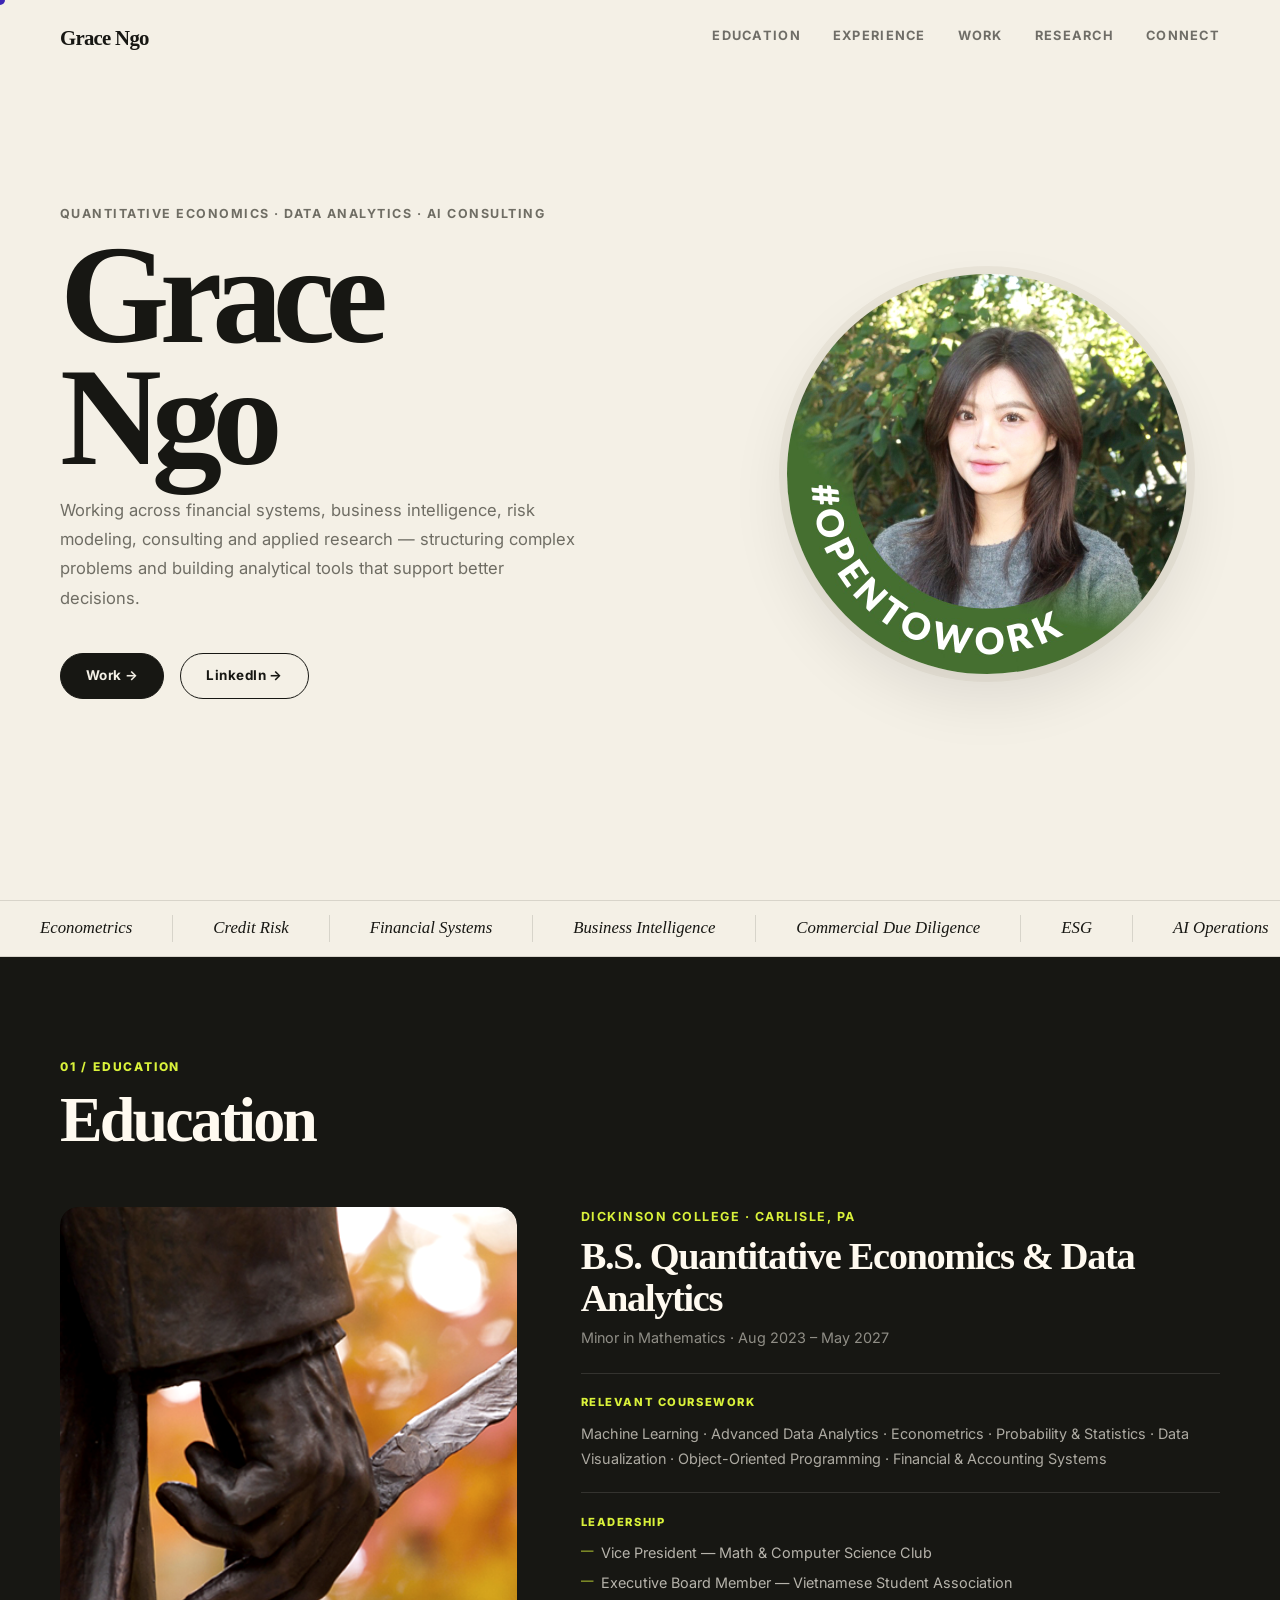
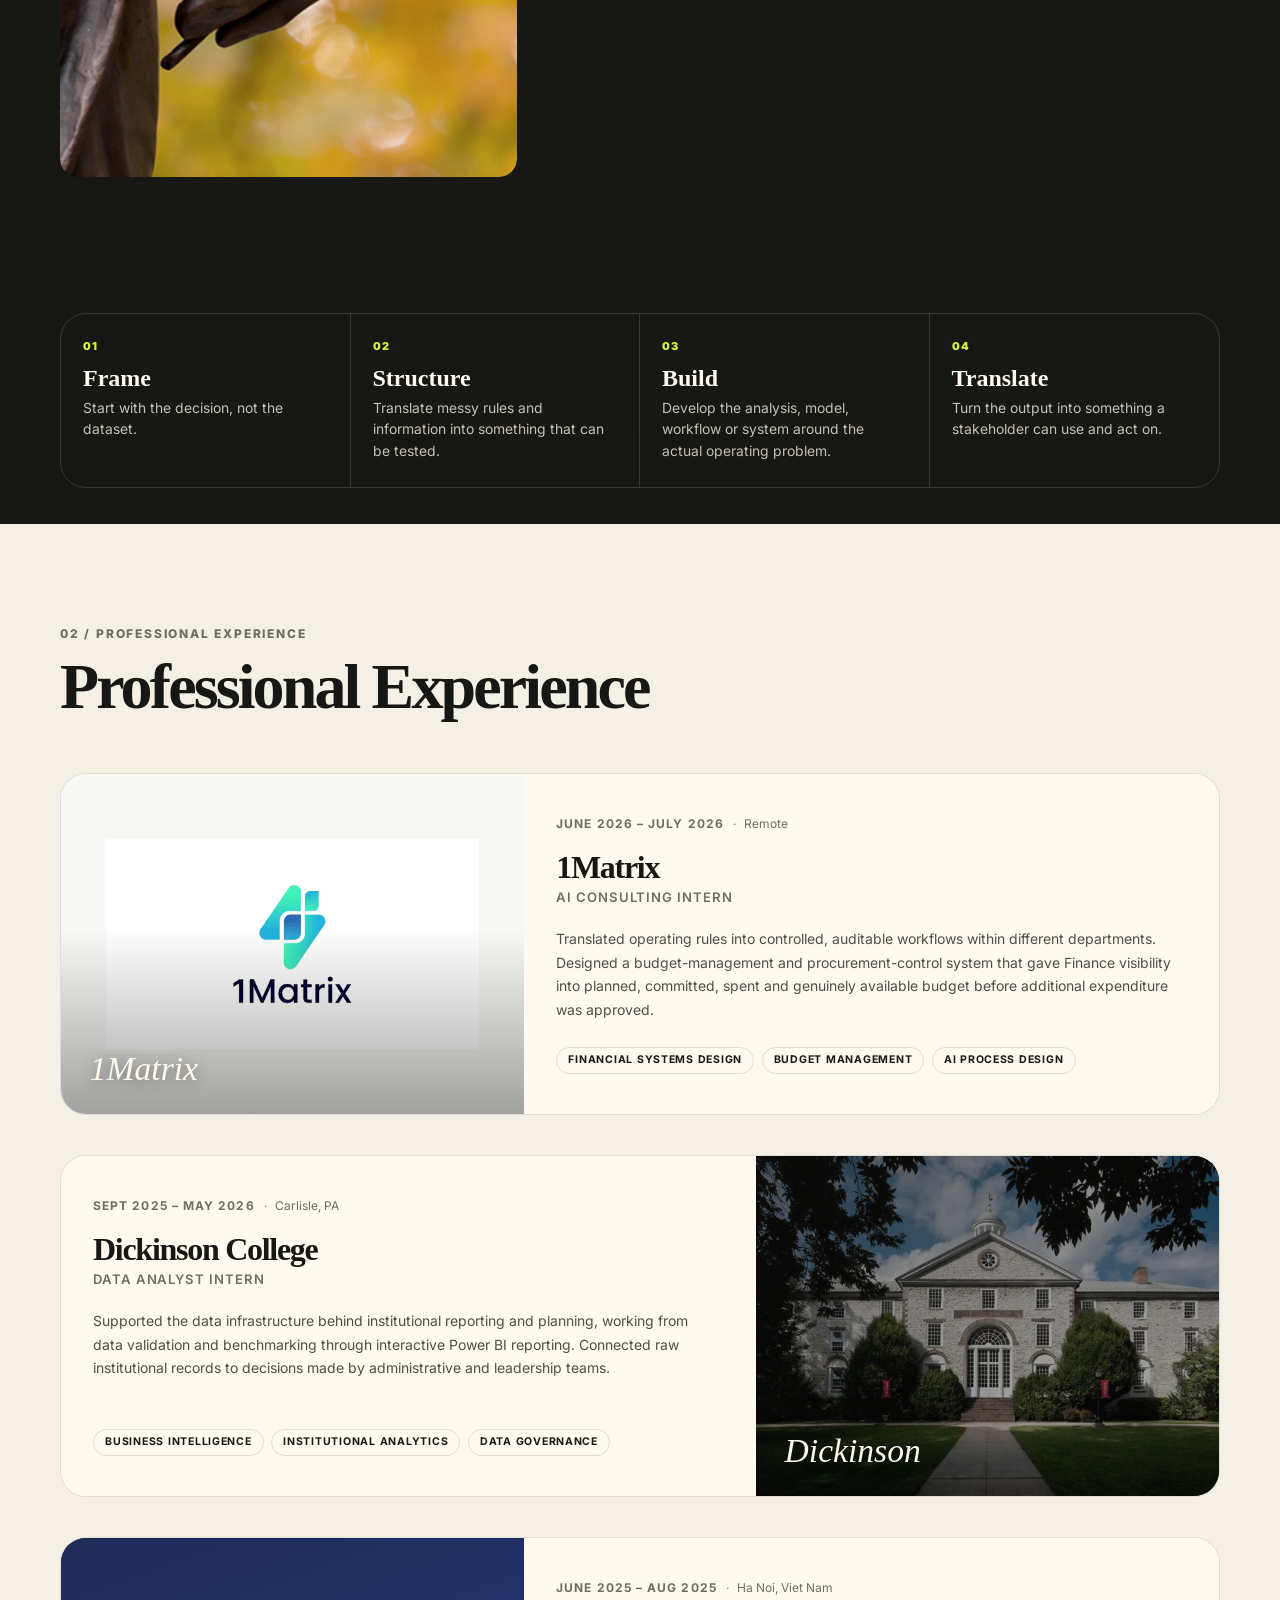
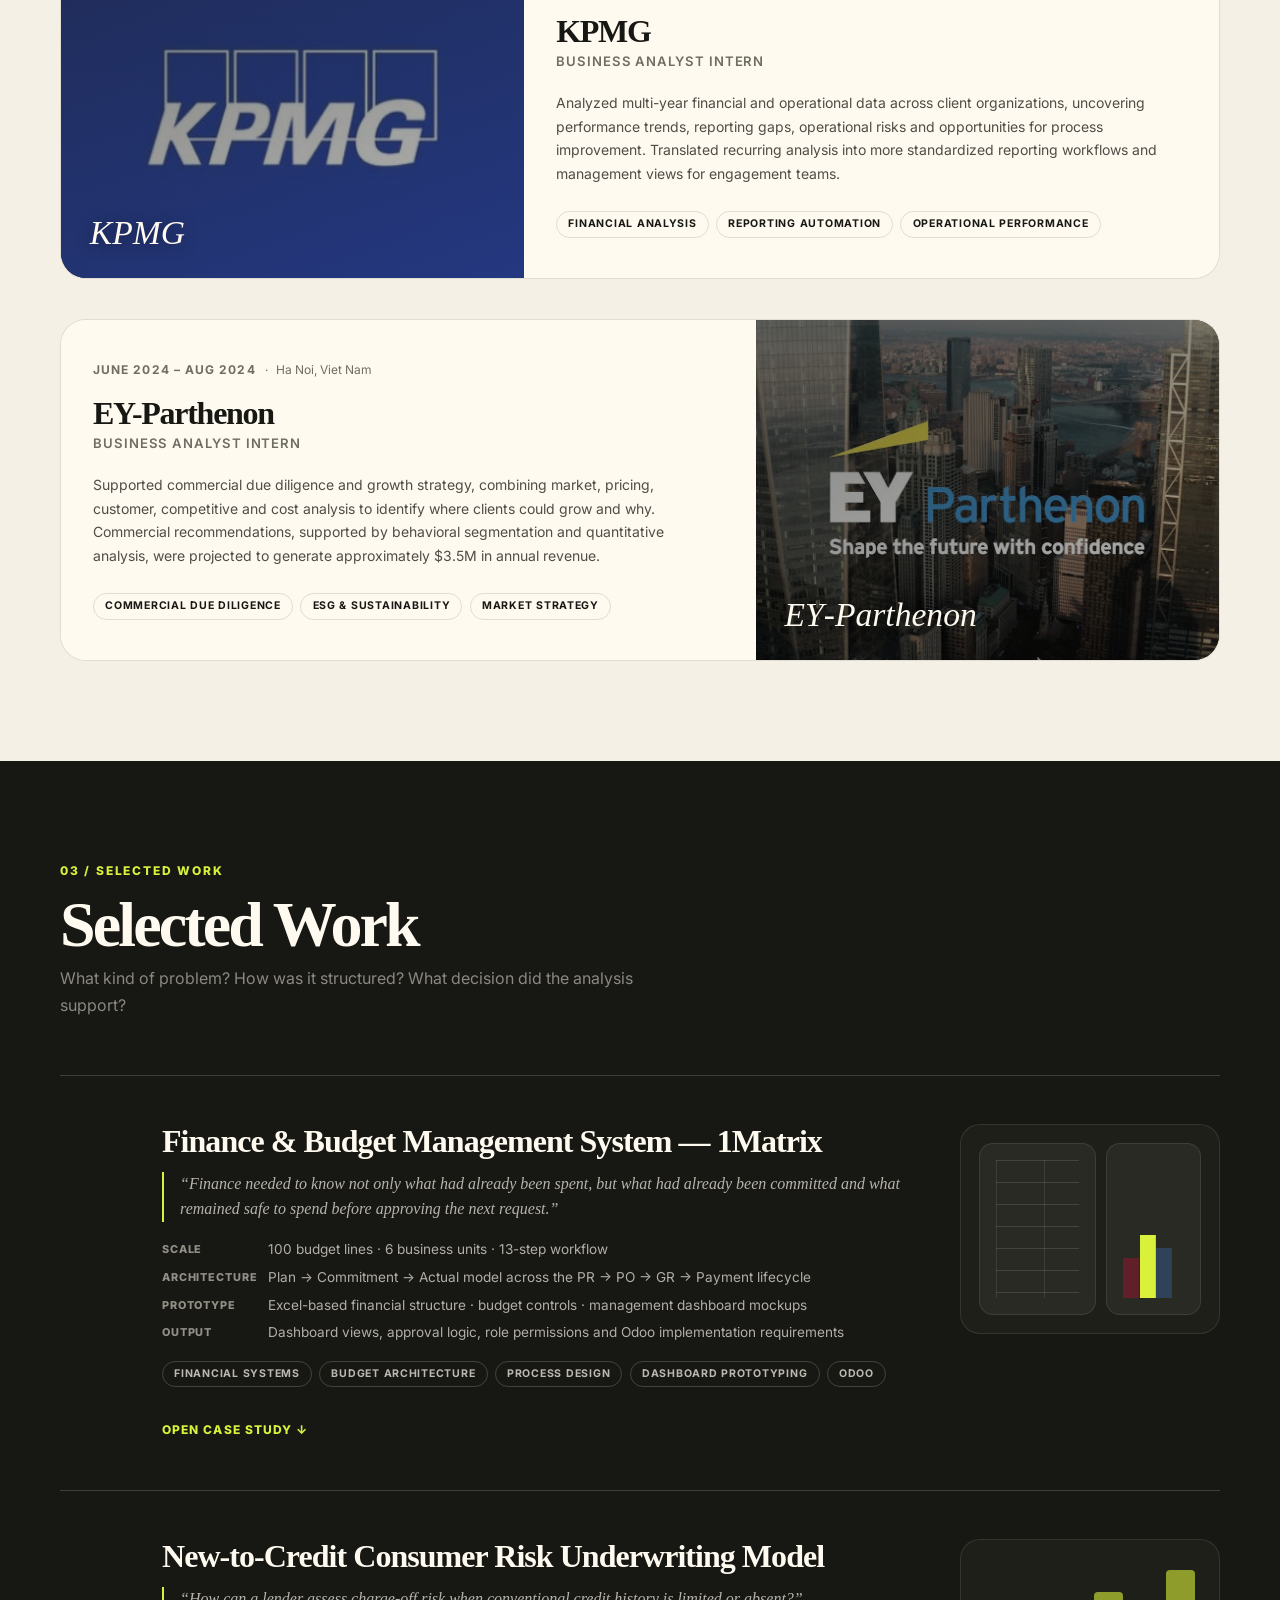
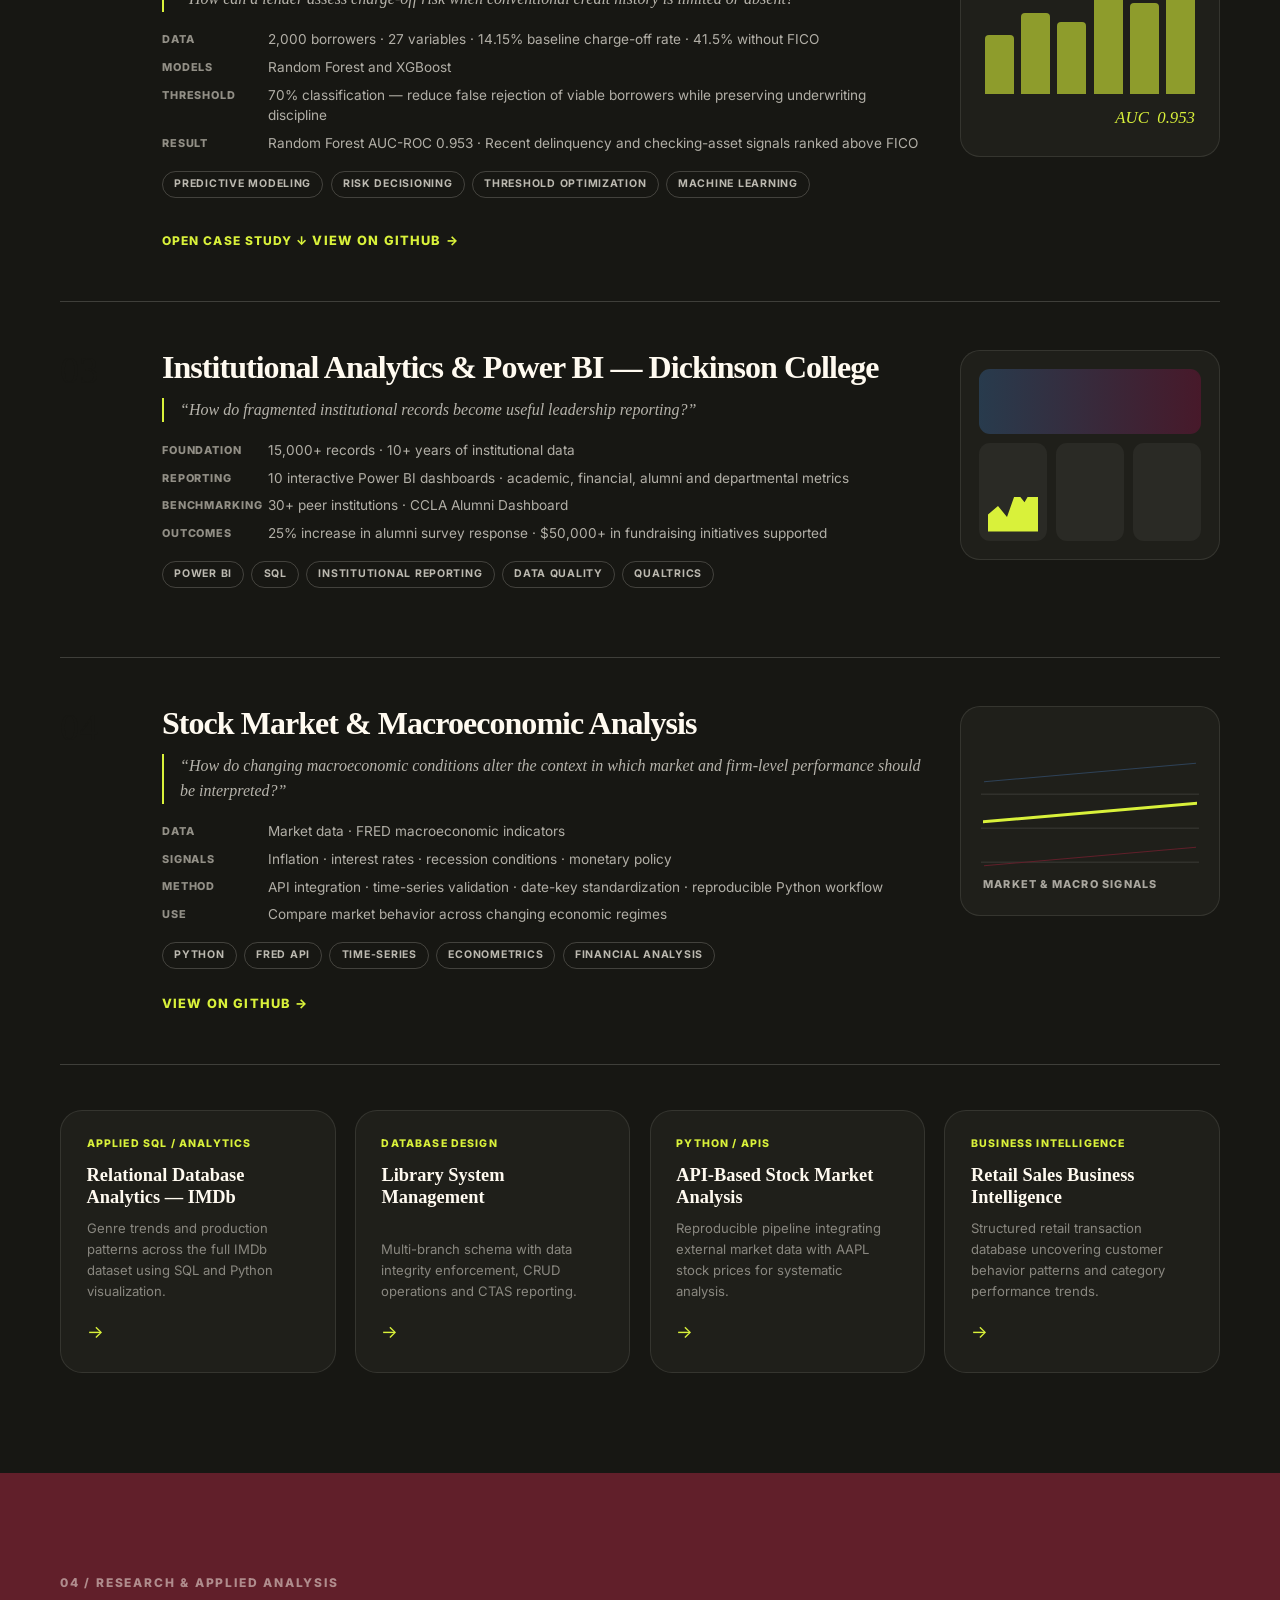
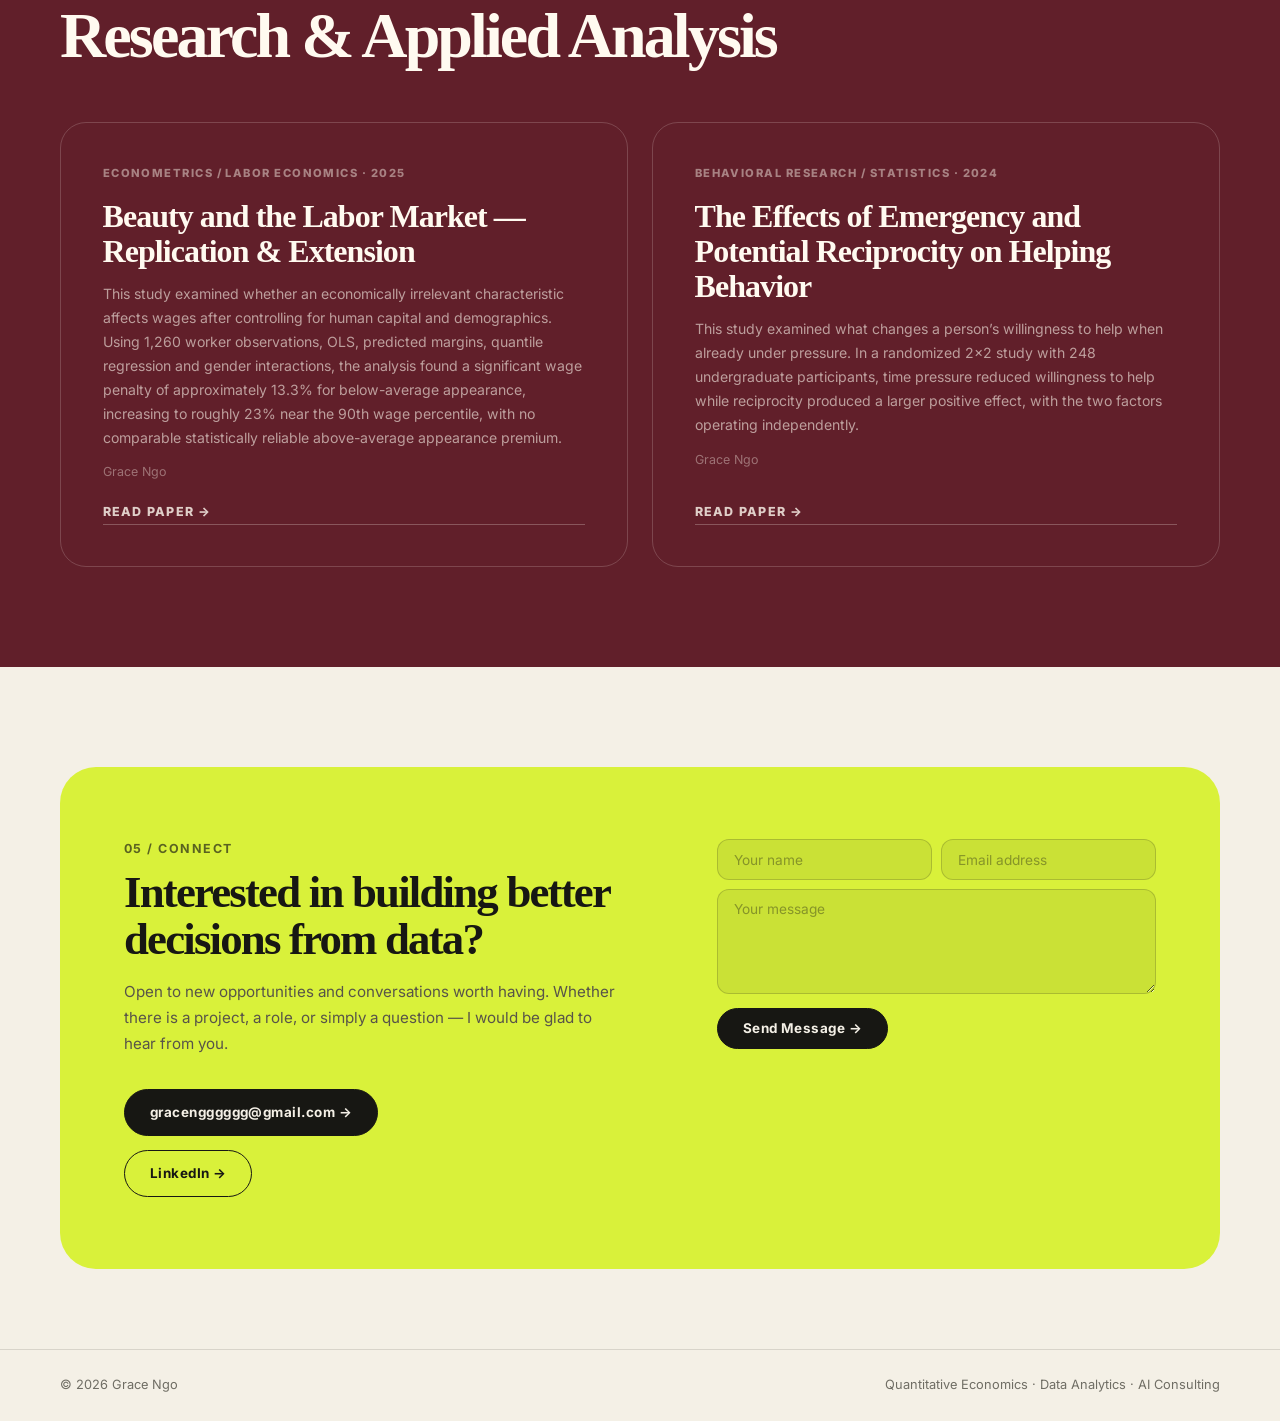
==== index.html @ 8cb5c148 "Professional overhaul: simplified hero, fixed 1Matrix logo, contact form, cleaner copy - Hero: remov" ====
<!doctype html>
<html lang="en">
<head>
  <meta charset="UTF-8" />
  <meta name="viewport" content="width=device-width, initial-scale=1.0" />
  <title>Grace Ngo | Quantitative Economics &amp; Data Analytics</title>
  <meta name="description" content="Grace Ngo — working across financial systems, business intelligence, risk modeling, consulting and applied research." />
  <link rel="canonical" href="https://gracengg.github.io/portfolio-preview/" />
  <link rel="icon" type="image/svg+xml" href="favicon.svg" />
  <meta property="og:type" content="website" />
  <meta property="og:title" content="Grace Ngo | Data Analytics &amp; AI Consulting" />
  <meta property="og:description" content="Financial systems, business intelligence, risk modeling and AI consulting." />
  <meta property="og:url" content="https://gracengg.github.io/portfolio-preview/" />
  <meta property="og:image" content="https://gracengg.github.io/portfolio-preview/images/og-preview.jpg" />
  <link rel="stylesheet" href="css/style.css" />
  <link rel="preconnect" href="https://fonts.googleapis.com" />
  <link rel="preconnect" href="https://fonts.gstatic.com" crossorigin />
  <link href="https://fonts.googleapis.com/css2?family=Inter:wght@300;400;500;600;700;800;900&family=Georgia&display=swap" rel="stylesheet" />
</head>
<body>

  <div class="cursor-dot" id="cursor-dot" aria-hidden="true"></div>

  <!-- NAV -->
  <nav class="navbar" id="navbar">
    <div class="nav-inner">
      <a class="nav-brand" href="#home">Grace Ngo</a>
      <div class="nav-menu" id="nav-menu">
        <a href="#education" class="nav-link">Education</a>
        <a href="#experience" class="nav-link">Experience</a>
        <a href="#projects" class="nav-link">Work</a>
        <a href="#research" class="nav-link">Research</a>
        <a href="#contact" class="nav-link">Connect</a>
      </div>
      <button class="nav-toggle" id="nav-toggle" aria-label="Toggle navigation">
        <span class="bar"></span>
        <span class="bar"></span>
        <span class="bar"></span>
      </button>
    </div>
  </nav>

  <!-- HERO -->
  <section id="home" class="hero">
    <div class="hero-inner">
      <div class="hero-left reveal">
        <p class="eyebrow">Quantitative Economics &middot; Data Analytics &middot; AI Consulting</p>
        <h1 class="hero-name">Grace<br>Ngo</h1>
        <p class="hero-desc">Working across financial systems, business intelligence, risk modeling, consulting and applied research &mdash; structuring complex problems and building analytical tools that support better decisions.</p>
        <div class="hero-cta">
          <a href="#projects" class="btn btn-dark">Work &rarr;</a>
          <a href="https://www.linkedin.com/in/gracee-ngo/" class="btn btn-outline" target="_blank" rel="noopener">LinkedIn &rarr;</a>
        </div>
      </div>
      <div class="hero-right reveal" style="transition-delay:.18s">
        <div class="profile-ring">
          <img src="images/Profile.jpeg" alt="Grace Ngo" onerror="this.src='images/placeholder.svg'" />
        </div>
      </div>
    </div>
  </section>

  <!-- TICKER -->
  <div class="ticker" aria-hidden="true">
    <div class="ticker-track">
      <span>Econometrics</span><span>Credit Risk</span><span>Financial Systems</span><span>Business Intelligence</span><span>Commercial Due Diligence</span><span>ESG</span><span>AI Operations</span><span>Quantitative Research</span><span>Labor Economics</span><span>Risk Modeling</span>
      <span>Econometrics</span><span>Credit Risk</span><span>Financial Systems</span><span>Business Intelligence</span><span>Commercial Due Diligence</span><span>ESG</span><span>AI Operations</span><span>Quantitative Research</span><span>Labor Economics</span><span>Risk Modeling</span>
    </div>
  </div>

  <!-- EDUCATION -->
  <section id="education" class="section section-dark">
    <div class="wrap">
      <div class="section-head">
        <span class="section-label acid">01 / Education</span>
        <h2 class="section-title light">Education</h2>
      </div>
      <div class="edu-grid">
        <div class="edu-img-col reveal">
          <img src="images/Dickinson.jpg" alt="Dickinson College campus" class="edu-img" onerror="this.src='images/placeholder.svg'" />
        </div>
        <div class="edu-content reveal" style="transition-delay:.15s">
          <p class="eyebrow acid-text">Dickinson College &middot; Carlisle, PA</p>
          <h3 class="edu-name">B.S. Quantitative Economics &amp; Data Analytics</h3>
          <p class="edu-minor">Minor in Mathematics &middot; Aug 2023 &ndash; May 2027</p>

          <div class="edu-box">
            <p class="box-label">Relevant Coursework</p>
            <p class="box-text">
              Machine Learning &middot; Advanced Data Analytics &middot; Econometrics &middot;
              Probability &amp; Statistics &middot; Data Visualization &middot;
              Object-Oriented Programming &middot; Financial &amp; Accounting Systems
            </p>
          </div>

          <div class="edu-box">
            <p class="box-label">Leadership</p>
            <ul class="leadership-list">
              <li>Vice President &mdash; Math &amp; Computer Science Club</li>
              <li>Executive Board Member &mdash; Vietnamese Student Association</li>
            </ul>
          </div>
        </div>
      </div>
    </div>
  </section>

  <!-- HOW I WORK -->
  <div class="story-strip">
    <div class="wrap story-grid reveal">
      <div class="story-step">
        <small>01</small>
        <h3>Frame</h3>
        <p>Start with the decision, not the dataset.</p>
      </div>
      <div class="story-step">
        <small>02</small>
        <h3>Structure</h3>
        <p>Translate messy rules and information into something that can be tested.</p>
      </div>
      <div class="story-step">
        <small>03</small>
        <h3>Build</h3>
        <p>Develop the analysis, model, workflow or system around the actual operating problem.</p>
      </div>
      <div class="story-step">
        <small>04</small>
        <h3>Translate</h3>
        <p>Turn the output into something a stakeholder can use and act on.</p>
      </div>
    </div>
  </div>

  <!-- EXPERIENCE -->
  <section id="experience" class="section section-light">
    <div class="wrap">
      <div class="section-head">
        <span class="section-label muted">02 / Professional Experience</span>
        <h2 class="section-title dark">Professional Experience</h2>
      </div>
      <div class="exp-list">

        <!-- 1Matrix -->
        <article class="exp-item reveal">
          <div class="exp-img-panel logo-panel" aria-label="1Matrix">
            <img src="images/1matrix.png" alt="1Matrix" />
            <div class="exp-img-overlay">
              <span class="exp-co-name">1Matrix</span>
            </div>
          </div>
          <div class="exp-content">
            <div class="exp-meta">
              <span class="exp-date">June 2026 &ndash; July 2026</span>
              <span class="exp-loc">Remote</span>
            </div>
            <h3 class="exp-company">1Matrix</h3>
            <h4 class="exp-role">AI Consulting Intern</h4>
            <p class="exp-para">Translated operating rules into controlled, auditable workflows within different departments. Designed a budget-management and procurement-control system that gave Finance visibility into planned, committed, spent and genuinely available budget before additional expenditure was approved.</p>
            <div class="exp-tags">
              <span class="etag">Financial Systems Design</span>
              <span class="etag">Budget Management</span>
              <span class="etag">AI Process Design</span>
            </div>
          </div>
        </article>

        <!-- Dickinson College -->
        <article class="exp-item reveal">
          <div class="exp-img-panel">
            <img src="images/east-college.jpg" alt="East College, Dickinson College" onerror="this.src='images/placeholder.svg'" />
            <div class="exp-img-overlay">
              <span class="exp-co-name">Dickinson</span>
            </div>
          </div>
          <div class="exp-content">
            <div class="exp-meta">
              <span class="exp-date">Sept 2025 &ndash; May 2026</span>
              <span class="exp-loc">Carlisle, PA</span>
            </div>
            <h3 class="exp-company">Dickinson College</h3>
            <h4 class="exp-role">Data Analyst Intern</h4>
            <p class="exp-para">Supported the data infrastructure behind institutional reporting and planning, working from data validation and benchmarking through interactive Power BI reporting. Connected raw institutional records to decisions made by administrative and leadership teams.</p>
            <div class="exp-tags">
              <span class="etag">Business Intelligence</span>
              <span class="etag">Institutional Analytics</span>
              <span class="etag">Data Governance</span>
            </div>
          </div>
        </article>

        <!-- KPMG -->
        <article class="exp-item reveal">
          <div class="exp-img-panel">
            <img src="images/KPMG.jpeg" alt="KPMG" onerror="this.src='images/placeholder.svg'" />
            <div class="exp-img-overlay">
              <span class="exp-co-name">KPMG</span>
            </div>
          </div>
          <div class="exp-content">
            <div class="exp-meta">
              <span class="exp-date">June 2025 &ndash; Aug 2025</span>
              <span class="exp-loc">Ha Noi, Viet Nam</span>
            </div>
            <h3 class="exp-company">KPMG</h3>
            <h4 class="exp-role">Business Analyst Intern</h4>
            <p class="exp-para">Analyzed multi-year financial and operational data across client organizations, uncovering performance trends, reporting gaps, operational risks and opportunities for process improvement. Translated recurring analysis into more standardized reporting workflows and management views for engagement teams.</p>
            <div class="exp-tags">
              <span class="etag">Financial Analysis</span>
              <span class="etag">Reporting Automation</span>
              <span class="etag">Operational Performance</span>
            </div>
          </div>
        </article>

        <!-- EY-Parthenon -->
        <article class="exp-item reveal">
          <div class="exp-img-panel">
            <img src="images/EY-Parthenon.png" alt="EY-Parthenon" onerror="this.src='images/placeholder.svg'" />
            <div class="exp-img-overlay">
              <span class="exp-co-name">EY&#8209;Parthenon</span>
            </div>
          </div>
          <div class="exp-content">
            <div class="exp-meta">
              <span class="exp-date">June 2024 &ndash; Aug 2024</span>
              <span class="exp-loc">Ha Noi, Viet Nam</span>
            </div>
            <h3 class="exp-company">EY-Parthenon</h3>
            <h4 class="exp-role">Business Analyst Intern</h4>
            <p class="exp-para">Supported commercial due diligence and growth strategy, combining market, pricing, customer, competitive and cost analysis to identify where clients could grow and why. Commercial recommendations, supported by behavioral segmentation and quantitative analysis, were projected to generate approximately $3.5M in annual revenue.</p>
            <div class="exp-tags">
              <span class="etag">Commercial Due Diligence</span>
              <span class="etag">ESG &amp; Sustainability</span>
              <span class="etag">Market Strategy</span>
            </div>
          </div>
        </article>

      </div>
    </div>
  </section>

  <!-- SELECTED WORK -->
  <section id="projects" class="section section-dark">
    <div class="wrap">
      <div class="section-head">
        <span class="section-label acid">03 / Selected Work</span>
        <h2 class="section-title light">Selected Work</h2>
        <p class="section-sub-light">What kind of problem? How was it structured? What decision did the analysis support?</p>
      </div>

      <!-- Project 01 — 1Matrix Finance System -->
      <article class="project-row reveal">
        <div class="proj-num acid-text">01</div>
        <div class="proj-main">
          <h3 class="proj-title">Finance &amp; Budget Management System &mdash; 1Matrix</h3>
          <p class="proj-q">&ldquo;Finance needed to know not only what had already been spent, but what had already been committed and what remained safe to spend before approving the next request.&rdquo;</p>
          <dl class="case-lines">
            <dt>Scale</dt><dd>100 budget lines &middot; 6 business units &middot; 13-step workflow</dd>
            <dt>Architecture</dt><dd>Plan &rarr; Commitment &rarr; Actual model across the PR &rarr; PO &rarr; GR &rarr; Payment lifecycle</dd>
            <dt>Prototype</dt><dd>Excel-based financial structure &middot; budget controls &middot; management dashboard mockups</dd>
            <dt>Output</dt><dd>Dashboard views, approval logic, role permissions and Odoo implementation requirements</dd>
          </dl>
          <div class="proj-tags">
            <span class="ptag">Financial Systems</span>
            <span class="ptag">Budget Architecture</span>
            <span class="ptag">Process Design</span>
            <span class="ptag">Dashboard Prototyping</span>
            <span class="ptag">Odoo</span>
          </div>
          <button class="expand-btn" data-target="detail-finance">Open case study &darr;</button>
          <div class="case-detail" id="detail-finance">
            <div class="detail-grid detail-grid-2">
              <div class="detail-box">
                <strong>Problem</strong>
                <p>Fragmented PRs, POs, GRs and payment timing made it impossible to distinguish planned spend, committed exposure and actual cash movement. Finance could not reliably answer: what is genuinely available to spend right now?</p>
              </div>
              <div class="detail-box">
                <strong>Control Logic</strong>
                <p>Plan &minus; outstanding commitments &minus; actual spend = genuinely available budget. Financial exposure transfers between stages rather than being counted repeatedly. One PR can split into multiple POs; one PO into multiple GRs.</p>
              </div>
              <div class="detail-box">
                <strong>Management Views</strong>
                <p>Budget health &middot; monthly utilization &middot; PR/PO/GR drilldowns &middot; approval queues &middot; budget transfers &middot; quarter-end review &middot; period controls &middot; role permissions.</p>
              </div>
              <div class="detail-box">
                <strong>AI Roadmap</strong>
                <p>Duplicate PR detection &middot; burn-rate monitoring &middot; anomaly detection &middot; approval summarization &middot; contract extraction &middot; PO-to-contract validation &middot; GR document reconciliation &middot; cash-flow forecasting. Final approvals and payments remain human-controlled.</p>
              </div>
            </div>
          </div>
        </div>
        <div class="proj-visual budget-vis" aria-hidden="true">
          <div class="budget-sheet"></div>
          <div class="budget-dash"></div>
        </div>
      </article>

      <!-- Project 02 — Credit Risk -->
      <article class="project-row reveal">
        <div class="proj-num acid-text">02</div>
        <div class="proj-main">
          <h3 class="proj-title">New-to-Credit Consumer Risk Underwriting Model</h3>
          <p class="proj-q">&ldquo;How can a lender assess charge-off risk when conventional credit history is limited or absent?&rdquo;</p>
          <dl class="case-lines">
            <dt>Data</dt><dd>2,000 borrowers &middot; 27 variables &middot; 14.15% baseline charge-off rate &middot; 41.5% without FICO</dd>
            <dt>Models</dt><dd>Random Forest and XGBoost</dd>
            <dt>Threshold</dt><dd>70% classification &mdash; reduce false rejection of viable borrowers while preserving underwriting discipline</dd>
            <dt>Result</dt><dd>Random Forest AUC-ROC 0.953 &middot; Recent delinquency and checking-asset signals ranked above FICO</dd>
          </dl>
          <div class="proj-tags">
            <span class="ptag">Predictive Modeling</span>
            <span class="ptag">Risk Decisioning</span>
            <span class="ptag">Threshold Optimization</span>
            <span class="ptag">Machine Learning</span>
          </div>
          <button class="expand-btn" data-target="detail-risk">Open case study &darr;</button>
          <div class="case-detail" id="detail-risk">
            <div class="detail-grid">
              <div class="detail-box">
                <strong>Data Constraint</strong>
                <p>41.5% of borrowers had no FICO score. Missingness was a defining characteristic of the target population, not a routine data-quality issue.</p>
              </div>
              <div class="detail-box">
                <strong>Model Selection</strong>
                <p>Random Forest preferred over XGBoost for producing fewer false-positive rejections during validation, better preserving portfolio access for creditworthy thin-file borrowers.</p>
              </div>
              <div class="detail-box">
                <strong>Business Insight</strong>
                <p>Recent repayment behavior and liquidity signals carried more useful underwriting information than traditional FICO scoring for thin-file borrowers, reframing how credit decisions could be made for this segment.</p>
              </div>
            </div>
          </div>
          <a href="https://github.com/gracengg" class="proj-link" target="_blank" rel="noopener">View on GitHub &rarr;</a>
        </div>
        <div class="proj-visual" aria-hidden="true">
          <div class="chart-bars">
            <span style="--h:45%"></span>
            <span style="--h:62%"></span>
            <span style="--h:55%"></span>
            <span style="--h:78%"></span>
            <span style="--h:70%"></span>
            <span style="--h:95%"></span>
          </div>
          <p class="chart-label">AUC &nbsp;0.953</p>
        </div>
      </article>

      <!-- Project 03 — Dickinson Power BI -->
      <article class="project-row reveal">
        <div class="proj-num acid-text">03</div>
        <div class="proj-main">
          <h3 class="proj-title">Institutional Analytics &amp; Power BI &mdash; Dickinson College</h3>
          <p class="proj-q">&ldquo;How do fragmented institutional records become useful leadership reporting?&rdquo;</p>
          <dl class="case-lines">
            <dt>Foundation</dt><dd>15,000+ records &middot; 10+ years of institutional data</dd>
            <dt>Reporting</dt><dd>10 interactive Power BI dashboards &middot; academic, financial, alumni and departmental metrics</dd>
            <dt>Benchmarking</dt><dd>30+ peer institutions &middot; CCLA Alumni Dashboard</dd>
            <dt>Outcomes</dt><dd>25% increase in alumni survey response &middot; $50,000+ in fundraising initiatives supported</dd>
          </dl>
          <div class="proj-tags">
            <span class="ptag">Power BI</span>
            <span class="ptag">SQL</span>
            <span class="ptag">Institutional Reporting</span>
            <span class="ptag">Data Quality</span>
            <span class="ptag">Qualtrics</span>
          </div>
        </div>
        <div class="proj-visual bi-vis" aria-hidden="true">
          <div class="bi-wide"></div>
          <div class="bi-chart"></div>
          <div class="bi-block"></div>
          <div class="bi-block"></div>
        </div>
      </article>

      <!-- Project 04 — Stock & Macro -->
      <article class="project-row reveal">
        <div class="proj-num acid-text">04</div>
        <div class="proj-main">
          <h3 class="proj-title">Stock Market &amp; Macroeconomic Analysis</h3>
          <p class="proj-q">&ldquo;How do changing macroeconomic conditions alter the context in which market and firm-level performance should be interpreted?&rdquo;</p>
          <dl class="case-lines">
            <dt>Data</dt><dd>Market data &middot; FRED macroeconomic indicators</dd>
            <dt>Signals</dt><dd>Inflation &middot; interest rates &middot; recession conditions &middot; monetary policy</dd>
            <dt>Method</dt><dd>API integration &middot; time-series validation &middot; date-key standardization &middot; reproducible Python workflow</dd>
            <dt>Use</dt><dd>Compare market behavior across changing economic regimes</dd>
          </dl>
          <div class="proj-tags">
            <span class="ptag">Python</span>
            <span class="ptag">FRED API</span>
            <span class="ptag">Time-Series</span>
            <span class="ptag">Econometrics</span>
            <span class="ptag">Financial Analysis</span>
          </div>
          <a href="https://github.com/gracengg" class="proj-link" target="_blank" rel="noopener">View on GitHub &rarr;</a>
        </div>
        <div class="proj-visual market-vis" aria-hidden="true">
          <p class="market-label">Market &amp; macro signals</p>
        </div>
      </article>

      <!-- Additional Projects -->
      <div class="mini-projects reveal">
        <a href="https://github.com/gracengg/Relational_Database_Analytics_IMDb" class="mini-card" target="_blank" rel="noopener">
          <small>Applied SQL / Analytics</small>
          <h4>Relational Database Analytics &mdash; IMDb</h4>
          <p>Genre trends and production patterns across the full IMDb dataset using SQL and Python visualization.</p>
          <span class="mini-arrow" aria-hidden="true">&rarr;</span>
        </a>
        <a href="https://github.com/gracengg/Library_System_Management" class="mini-card" target="_blank" rel="noopener">
          <small>Database Design</small>
          <h4>Library System Management</h4>
          <p>Multi-branch schema with data integrity enforcement, CRUD operations and CTAS reporting.</p>
          <span class="mini-arrow" aria-hidden="true">&rarr;</span>
        </a>
        <a href="https://github.com/gracengg/Apple_Stock_Analysis" class="mini-card" target="_blank" rel="noopener">
          <small>Python / APIs</small>
          <h4>API-Based Stock Market Analysis</h4>
          <p>Reproducible pipeline integrating external market data with AAPL stock prices for systematic analysis.</p>
          <span class="mini-arrow" aria-hidden="true">&rarr;</span>
        </a>
        <a href="https://github.com/gracengg/Retail_Sales_Project_SQL" class="mini-card" target="_blank" rel="noopener">
          <small>Business Intelligence</small>
          <h4>Retail Sales Business Intelligence</h4>
          <p>Structured retail transaction database uncovering customer behavior patterns and category performance trends.</p>
          <span class="mini-arrow" aria-hidden="true">&rarr;</span>
        </a>
      </div>

    </div>
  </section>

  <!-- RESEARCH -->
  <section id="research" class="section section-wine">
    <div class="wrap">
      <div class="section-head">
        <span class="section-label light-muted">04 / Research &amp; Applied Analysis</span>
        <h2 class="section-title light">Research &amp; Applied Analysis</h2>
      </div>
      <div class="research-grid">
        <article class="research-card reveal">
          <div>
            <p class="research-type">Econometrics / Labor Economics &middot; 2025</p>
            <h3 class="research-title">Beauty and the Labor Market &mdash; Replication &amp; Extension</h3>
            <p class="research-desc">This study examined whether an economically irrelevant characteristic affects wages after controlling for human capital and demographics. Using 1,260 worker observations, OLS, predicted margins, quantile regression and gender interactions, the analysis found a significant wage penalty of approximately 13.3% for below-average appearance, increasing to roughly 23% near the 90th wage percentile, with no comparable statistically reliable above-average appearance premium.</p>
            <p class="research-author">Grace Ngo</p>
          </div>
          <a href="publications/paper2.pdf" class="research-link">Read Paper &rarr;</a>
        </article>
        <article class="research-card reveal" style="transition-delay:.1s">
          <div>
            <p class="research-type">Behavioral Research / Statistics &middot; 2024</p>
            <h3 class="research-title">The Effects of Emergency and Potential Reciprocity on Helping Behavior</h3>
            <p class="research-desc">This study examined what changes a person&rsquo;s willingness to help when already under pressure. In a randomized 2&times;2 study with 248 undergraduate participants, time pressure reduced willingness to help while reciprocity produced a larger positive effect, with the two factors operating independently.</p>
            <p class="research-author">Grace Ngo</p>
          </div>
          <a href="publications/paper1.pdf" class="research-link">Read Paper &rarr;</a>
        </article>
      </div>
    </div>
  </section>

  <!-- CONNECT -->
  <section id="contact" class="section contact-section">
    <div class="wrap">
      <div class="contact-box reveal">
        <div class="contact-left">
          <p class="eyebrow ink">05 / Connect</p>
          <h2 class="contact-title">Interested in building better decisions from data?</h2>
          <p class="contact-sub">Open to new opportunities and conversations worth having. Whether there is a project, a role, or simply a question &mdash; I would be glad to hear from you.</p>
          <div class="contact-links">
            <a href="mailto:gracengggggg@gmail.com" class="btn btn-dark">gracengggggg@gmail.com &rarr;</a>
            <a href="https://www.linkedin.com/in/gracee-ngo/" class="btn btn-outline-dark" target="_blank" rel="noopener">LinkedIn &rarr;</a>
          </div>
        </div>
        <div class="contact-right">
          <form class="contact-form" id="contact-form" novalidate>
            <div class="cf-row">
              <input type="text" id="cf-name" placeholder="Your name" autocomplete="name" />
              <input type="email" id="cf-email" placeholder="Email address" autocomplete="email" />
            </div>
            <textarea id="cf-msg" rows="5" placeholder="Your message"></textarea>
            <button type="submit" class="btn btn-dark">Send Message &rarr;</button>
          </form>
        </div>
      </div>
    </div>
  </section>

  <footer class="site-footer">
    <div class="wrap footer-inner">
      <span>&copy; 2026 Grace Ngo</span>
      <span>Quantitative Economics &middot; Data Analytics &middot; AI Consulting</span>
    </div>
  </footer>

  <script src="js/script.js"></script>
</body>
</html>
---- css/style.css ----
/* ═══════════════════════════════════════════════
   GRACE NGO — PORTFOLIO  (editorial redesign)
   ═══════════════════════════════════════════════ */

/* ─── DESIGN TOKENS ─────────────────────────── */
:root {
  --paper:  #f4f0e6;
  --ink:    #171713;
  --acid:   #d9f13a;
  --wine:   #611f2a;
  --cream:  #fffaf0;
  --muted:  #6f6d64;
  --card:   #ebe6da;

  --line:       rgba(23,23,19,.13);
  --line-light: rgba(244,240,230,.18);

  --serif: Georgia, 'Times New Roman', serif;
  --sans:  Inter, ui-sans-serif, system-ui, -apple-system, 'Segoe UI', sans-serif;

  --ease: cubic-bezier(.16,1,.3,1);
  --max: 1160px;
}

/* ─── RESET ──────────────────────────────────── */
*, *::before, *::after { box-sizing: border-box; margin: 0; padding: 0; }
html { font-size: 16px; scroll-behavior: smooth; }
body {
  background: var(--paper);
  color: var(--ink);
  font-family: var(--sans);
  line-height: 1.6;
  -webkit-font-smoothing: antialiased;
  overflow-x: hidden;
}
a { color: inherit; text-decoration: none; }
img { display: block; max-width: 100%; }
ul { list-style: none; }
button { font-family: inherit; }

/* ─── FOCUS ──────────────────────────────────── */
*:focus-visible { outline: 2px solid var(--acid); outline-offset: 3px; }

/* ─── LAYOUT ─────────────────────────────────── */
.wrap { width: min(var(--max), calc(100% - 44px)); margin: 0 auto; }
.section { padding: 100px 0; }

/* ─── SCROLL REVEAL ──────────────────────────── */
.reveal {
  opacity: 0;
  transform: translateY(30px);
  transition: opacity .85s var(--ease), transform .85s var(--ease);
}
.reveal.visible { opacity: 1; transform: translateY(0); }

/* ─── EYEBROW / LABELS ───────────────────────── */
.eyebrow {
  font-size: .78rem;
  font-weight: 700;
  text-transform: uppercase;
  letter-spacing: .12em;
  color: var(--muted);
  display: block;
  margin-bottom: .6rem;
}
.eyebrow.acid-text { color: var(--acid); }
.eyebrow.ink       { color: var(--ink); opacity: .65; }

.section-label {
  font-size: .75rem;
  font-weight: 800;
  text-transform: uppercase;
  letter-spacing: .15em;
  display: block;
  margin-bottom: .9rem;
}
.section-label.acid        { color: var(--acid); }
.section-label.muted       { color: var(--muted); }
.section-label.light-muted { color: rgba(255,250,240,.5); }

.section-head { margin-bottom: 3.5rem; }
.section-title {
  font-family: var(--serif);
  font-size: clamp(2.6rem, 5vw, 5rem);
  line-height: .94;
  letter-spacing: -.045em;
  max-width: 820px;
}
.section-title.dark  { color: var(--ink); }
.section-title.light { color: var(--cream); }

/* ─── BUTTONS ────────────────────────────────── */
.btn {
  display: inline-flex;
  align-items: center;
  gap: .55rem;
  padding: .72rem 1.55rem;
  border-radius: 999px;
  font-size: .84rem;
  font-weight: 700;
  letter-spacing: .035em;
  border: 1.5px solid;
  transition: transform .25s var(--ease), box-shadow .25s var(--ease),
              background .25s, color .25s, border-color .25s;
  cursor: pointer;
  white-space: nowrap;
}
.btn:hover { transform: translateY(-2px); box-shadow: 0 8px 24px rgba(0,0,0,.1); }
.btn-dark          { background: var(--ink); color: var(--paper); border-color: var(--ink); }
.btn-dark:hover    { background: #2a2a24; border-color: #2a2a24; }
.btn-outline       { background: transparent; color: var(--ink); border-color: var(--ink); }
.btn-outline:hover { background: var(--ink); color: var(--paper); }
.btn-outline-dark  { background: transparent; color: var(--ink); border-color: var(--ink); }
.btn-outline-dark:hover { background: var(--ink); color: var(--paper); }

/* ─── NAVBAR ─────────────────────────────────── */
.navbar {
  position: fixed; top: 0; left: 0; right: 0;
  z-index: 200;
  padding: 1.3rem 0;
  transition: background .4s, backdrop-filter .4s, border-color .4s, padding .4s;
}
.navbar.scrolled {
  background: rgba(244,240,230,.9);
  backdrop-filter: blur(18px);
  -webkit-backdrop-filter: blur(18px);
  border-bottom: 1px solid var(--line);
  padding: .85rem 0;
}
.nav-inner {
  width: min(var(--max), calc(100% - 44px));
  margin: 0 auto;
  display: flex;
  align-items: center;
  justify-content: space-between;
  gap: 2rem;
}
.nav-brand {
  font-family: var(--serif);
  font-size: 1.3rem;
  font-weight: 700;
  letter-spacing: -.035em;
  color: var(--ink);
  flex-shrink: 0;
}
.nav-menu { display: flex; gap: 2rem; }
.nav-link {
  font-size: .8rem;
  font-weight: 700;
  text-transform: uppercase;
  letter-spacing: .1em;
  color: var(--ink);
  opacity: .6;
  position: relative;
  padding-bottom: 3px;
  transition: opacity .2s;
}
.nav-link::after {
  content: '';
  position: absolute; bottom: 0; left: 0;
  width: 0; height: 1.5px;
  background: var(--ink);
  transition: width .35s var(--ease);
}
.nav-link:hover,
.nav-link.active        { opacity: 1; }
.nav-link:hover::after,
.nav-link.active::after { width: 100%; }
.nav-toggle {
  display: none;
  flex-direction: column;
  gap: 5px;
  background: none;
  border: none;
  cursor: pointer;
  padding: 4px;
}
.bar { width: 24px; height: 1.5px; background: var(--ink); transition: transform .3s, opacity .3s; }

/* ─── HERO ───────────────────────────────────── */
.hero {
  min-height: 100vh;
  display: flex;
  align-items: center;
  padding: 6rem 0 3rem;
  background: var(--paper);
}
.hero-inner {
  width: min(var(--max), calc(100% - 44px));
  margin: 0 auto;
  display: grid;
  grid-template-columns: 1.15fr .85fr;
  gap: 4rem;
  align-items: center;
}
.hero-name {
  font-family: var(--serif);
  font-size: clamp(4.8rem, 11vw, 10rem);
  line-height: .87;
  letter-spacing: -.07em;
  color: var(--ink);
  margin: .55rem 0 1.1rem;
}
.hero-typing-line {
  font-family: var(--serif);
  font-style: italic;
  font-size: 1.45rem;
  color: var(--muted);
  margin-bottom: 1.4rem;
  min-height: 2.3rem;
  display: flex;
  align-items: center;
  gap: .35rem;
}
#typed-text { color: var(--ink); }
.cursor { color: var(--ink); animation: blink 1.1s step-end infinite; }
@keyframes blink { 0%,100%{opacity:1} 50%{opacity:0} }

.hero-desc {
  font-size: 1.04rem;
  color: var(--muted);
  max-width: 520px;
  margin-bottom: 2.5rem;
  line-height: 1.75;
}
.hero-cta { display: flex; gap: 1rem; flex-wrap: wrap; margin-bottom: 2.8rem; }
.skills-label {
  font-size: .7rem;
  font-weight: 800;
  text-transform: uppercase;
  letter-spacing: .15em;
  color: var(--muted);
  margin-bottom: .8rem;
}
.skill-tags { display: flex; flex-wrap: wrap; gap: .45rem; }
.stag {
  font-size: .68rem;
  font-weight: 600;
  text-transform: uppercase;
  letter-spacing: .07em;
  padding: .28rem .75rem;
  border: 1.5px solid var(--line);
  border-radius: 999px;
  color: var(--ink);
  transition: all .3s var(--ease);
  cursor: default;
}
.stag:hover {
  border-color: var(--ink);
  background: var(--ink);
  color: var(--paper);
  transform: translateY(-2px);
}

/* ─── PROFILE IMAGE ──────────────────────────── */
.hero-right { display: flex; justify-content: center; }
.profile-ring {
  width: min(100%, 400px);
  aspect-ratio: 1;
  border-radius: 50%;
  overflow: hidden;
  box-shadow: 0 24px 60px rgba(0,0,0,.09), 0 0 0 8px var(--card);
  animation: float 7s ease-in-out infinite;
}
.profile-ring:hover {
  animation-play-state: paused;
  box-shadow: 0 32px 70px rgba(0,0,0,.14), 0 0 0 8px var(--card);
}
.profile-ring img {
  width: 100%; height: 100%;
  object-fit: cover;
  filter: contrast(1.04) saturate(.95);
  transition: transform .8s var(--ease), filter .6s;
}
.profile-ring:hover img { transform: scale(1.05); filter: contrast(1) saturate(1.1); }
@keyframes float { 0%,100%{transform:translateY(0)} 50%{transform:translateY(-16px)} }

/* ─── TICKER ─────────────────────────────────── */
.ticker {
  border-top: 1px solid var(--line);
  border-bottom: 1px solid var(--line);
  overflow: hidden;
  background: var(--paper);
}
.ticker-track {
  display: flex;
  width: max-content;
  animation: marquee 32s linear infinite;
  font-family: var(--serif);
  font-style: italic;
  font-size: 1.05rem;
  padding: 14px 0;
  color: var(--ink);
}
.ticker-track span {
  padding: 0 2.5rem;
  border-right: 1px solid var(--line);
  white-space: nowrap;
  transition: color .2s;
}
.ticker-track span:hover { color: var(--wine); cursor: default; }
@keyframes marquee { to { transform: translateX(-50%); } }

/* ─── STATS BAR ──────────────────────────────── */
.stats-bar { background: var(--ink); padding: 3.5rem 0; }
.stats-inner {
  width: min(var(--max), calc(100% - 44px));
  margin: 0 auto;
  display: grid;
  grid-template-columns: repeat(4, 1fr);
  gap: 1rem;
  text-align: center;
}
.stat-num {
  display: block;
  font-family: var(--serif);
  font-size: clamp(2.5rem, 5vw, 3.5rem);
  color: var(--acid);
  line-height: 1;
  margin-bottom: .35rem;
}
.stat-lbl {
  display: block;
  font-size: .7rem;
  text-transform: uppercase;
  letter-spacing: .14em;
  color: rgba(244,240,230,.5);
}

/* ─── SECTION BACKGROUNDS ────────────────────── */
.section-dark  { background: var(--ink); }
.section-light { background: var(--paper); }
.section-wine  { background: var(--wine); }

/* ─── EDUCATION ──────────────────────────────── */
.edu-grid {
  display: grid;
  grid-template-columns: 5fr 7fr;
  gap: 4rem;
  align-items: start;
}
.edu-img-col { overflow: hidden; border-radius: 18px; }
.edu-img {
  width: 100%;
  aspect-ratio: 4/5;
  object-fit: cover;
  filter: grayscale(20%) contrast(1.05);
  transition: filter .7s, transform .7s var(--ease);
  border-radius: 18px;
}
.edu-img-col:hover .edu-img { filter: grayscale(0%) contrast(1); transform: scale(1.03); }
.edu-name {
  font-family: var(--serif);
  font-size: clamp(1.85rem, 3vw, 2.7rem);
  line-height: 1.08;
  color: var(--cream);
  margin: .4rem 0;
  letter-spacing: -.035em;
}
.edu-minor { font-size: .9rem; color: rgba(244,240,230,.55); margin-bottom: 1.5rem; }
.gpa-row { display: flex; flex-wrap: wrap; gap: .6rem; margin-bottom: 2rem; }
.gpa-badge {
  font-size: .73rem; font-weight: 700;
  color: var(--ink); background: var(--acid);
  border-radius: 6px; padding: .3rem .8rem;
  letter-spacing: .025em;
}
.edu-box {
  border-top: 1px solid rgba(244,240,230,.13);
  padding-top: 1.3rem; margin-top: 1.3rem;
}
.box-label {
  font-size: .7rem; text-transform: uppercase; letter-spacing: .14em;
  color: var(--acid); font-weight: 800; margin-bottom: .6rem;
}
.box-text { font-size: .9rem; color: rgba(244,240,230,.68); line-height: 1.72; }
.leadership-list { display: flex; flex-direction: column; gap: .55rem; }
.leadership-list li {
  display: flex; align-items: flex-start; gap: .8rem;
  font-size: .9rem; color: rgba(244,240,230,.72); line-height: 1.5;
}
.leadership-list li i { color: var(--acid); font-size: .8rem; margin-top: .25rem; flex-shrink: 0; }

/* ─── EXPERIENCE ─────────────────────────────── */
.exp-list { display: flex; flex-direction: column; gap: 2.5rem; }
.exp-item {
  display: grid;
  grid-template-columns: 2fr 3fr;
  border: 1.5px solid var(--line);
  border-radius: 26px;
  overflow: hidden;
  transition: box-shadow .4s var(--ease), transform .4s var(--ease), border-color .3s;
  background: var(--cream);
}
.exp-item:hover {
  box-shadow: 0 22px 55px rgba(0,0,0,.09);
  transform: translateY(-5px);
  border-color: rgba(23,23,19,.22);
}
.exp-img-panel {
  position: relative;
  overflow: hidden;
  background: var(--ink);
  min-height: 340px;
}
.exp-img-panel img {
  position: absolute; inset: 0;
  width: 100%; height: 100%;
  object-fit: cover;
  filter: grayscale(35%) brightness(.82);
  transition: filter .7s, transform .9s var(--ease);
}
.exp-item:hover .exp-img-panel img { filter: grayscale(0%) brightness(.88); transform: scale(1.06); }
.exp-img-overlay {
  position: absolute; inset: 0;
  background: linear-gradient(160deg, rgba(23,23,19,.45) 0%, rgba(23,23,19,.12) 100%);
  display: flex; align-items: flex-end;
  padding: 1.8rem; z-index: 2;
}
.exp-co-name {
  font-family: var(--serif);
  font-size: clamp(1.5rem, 3vw, 2.1rem);
  font-style: italic;
  color: var(--cream);
  text-shadow: 0 2px 16px rgba(0,0,0,.45);
  line-height: 1;
}
/* 1Matrix art panel */
.matrix-panel { background: #0e0e0a; }
.matrix-art {
  position: absolute; inset: 0;
  background-image: radial-gradient(circle, rgba(217,241,58,.28) 1.5px, transparent 1.5px);
  background-size: 26px 26px;
  animation: mpulse 4s ease-in-out infinite;
}
@keyframes mpulse { 0%,100%{opacity:.35} 50%{opacity:.9} }
.matrix-panel .exp-img-overlay {
  background: linear-gradient(160deg, rgba(217,241,58,.06) 0%, rgba(14,14,10,.85) 100%);
}
/* content */
.exp-content {
  padding: 2.5rem 2.5rem 2.5rem 2rem;
  display: flex; flex-direction: column;
  background: var(--cream);
}
.exp-meta { display: flex; flex-wrap: wrap; align-items: center; gap: .6rem; margin-bottom: 1.1rem; }
.exp-date { font-size: .75rem; font-weight: 700; text-transform: uppercase; letter-spacing: .09em; color: var(--muted); }
.exp-loc  { font-size: .75rem; color: var(--muted); }
.exp-loc::before { content: '·'; margin-right: .5rem; }
.exp-badge {
  font-size: .6rem; font-weight: 800; text-transform: uppercase; letter-spacing: .12em;
  background: var(--ink); color: var(--acid); border-radius: 999px; padding: .2rem .65rem;
}
.exp-company {
  font-family: var(--serif);
  font-size: clamp(1.8rem, 2.5vw, 2.4rem);
  letter-spacing: -.04em; color: var(--ink);
  margin-bottom: .15rem; line-height: 1.05;
}
.exp-role {
  font-size: .82rem; font-weight: 600; color: var(--muted);
  text-transform: uppercase; letter-spacing: .07em; margin-bottom: 1.2rem;
}
.exp-bullets { display: flex; flex-direction: column; gap: .65rem; margin-bottom: 1.5rem; flex-grow: 1; }
.exp-bullets li {
  font-size: .875rem; color: #4f4d47; line-height: 1.68;
  padding-left: 1.1rem; position: relative;
}
.exp-bullets li::before {
  content: '\2014'; position: absolute; left: 0; top: 0;
  color: var(--ink); font-size: .8rem; opacity: .5;
}
.exp-tags { display: flex; flex-wrap: wrap; gap: .45rem; }
.etag {
  font-size: .66rem; font-weight: 700; text-transform: uppercase; letter-spacing: .07em;
  padding: .25rem .7rem; border: 1.5px solid var(--line); border-radius: 999px;
  color: var(--ink); transition: border-color .3s;
}
.exp-item:hover .etag { border-color: rgba(23,23,19,.3); }

/* ─── PROJECTS ───────────────────────────────── */
.project-row {
  display: grid;
  grid-template-columns: 70px 1fr 260px;
  gap: 2rem;
  padding: 3rem 0;
  border-top: 1px solid var(--line-light);
  align-items: start;
}
.project-row:last-of-type { border-bottom: 1px solid var(--line-light); }
.proj-num { font-family: var(--serif); font-size: 2.4rem; line-height: 1; opacity: .65; padding-top: .1rem; }
.proj-title {
  font-family: var(--serif);
  font-size: clamp(1.6rem, 2.5vw, 2.3rem);
  line-height: 1.08; letter-spacing: -.03em;
  color: var(--cream); margin-bottom: .85rem;
}
.proj-desc { font-size: .885rem; color: rgba(244,240,230,.62); line-height: 1.72; margin-bottom: 1.2rem; }
.proj-tags { display: flex; flex-wrap: wrap; gap: .45rem; margin-bottom: 1.3rem; }
.ptag {
  font-size: .66rem; font-weight: 700; text-transform: uppercase; letter-spacing: .07em;
  padding: .25rem .7rem; border: 1.5px solid rgba(244,240,230,.2);
  border-radius: 999px; color: rgba(244,240,230,.75);
  transition: all .3s var(--ease);
}
.project-row:hover .ptag { border-color: var(--acid); color: var(--acid); }
.proj-link {
  font-size: .8rem; font-weight: 800; text-transform: uppercase; letter-spacing: .09em;
  color: var(--acid); display: inline-flex; align-items: center; gap: .5rem;
  transition: gap .35s var(--ease);
}
.proj-link:hover { gap: .95rem; }
/* chart visual */
.proj-visual {
  border-radius: 20px; background: #1f1f1a;
  border: 1px solid rgba(244,240,230,.1); min-height: 210px;
  padding: 1.5rem; display: flex; flex-direction: column; justify-content: flex-end;
}
.chart-bars { display: flex; align-items: flex-end; gap: .45rem; height: 130px; }
.chart-bars span {
  flex: 1; height: var(--h, 50%);
  background: var(--acid); border-radius: 4px 4px 0 0;
  opacity: .6; transition: opacity .4s, height .7s var(--ease);
}
.project-row:hover .chart-bars span { opacity: 1; }
.chart-label {
  font-family: var(--serif); font-style: italic;
  font-size: 1.05rem; color: var(--acid); margin-top: .7rem; text-align: right;
}
/* matrix visual */
.matrix-vis .matrix-grid { display: grid; grid-template-columns: repeat(5,1fr); gap: .5rem; }
.matrix-grid span { border-radius: 6px; background: #2c2c27; aspect-ratio: 1; transition: background .5s; }
.matrix-grid span:nth-child(3n+1) { background: #38140e; }
.matrix-grid span:nth-child(5n+3) { background: var(--acid); opacity: .22; }
.project-row:hover .matrix-grid span:nth-child(5n+3) { opacity: .7; }
/* mini projects */
.mini-projects { display: grid; grid-template-columns: repeat(4,1fr); gap: 1.2rem; margin-top: 2.8rem; }
.mini-card {
  display: flex; flex-direction: column;
  background: #1f1f1a; border: 1px solid rgba(244,240,230,.1);
  border-radius: 22px; padding: 1.6rem; min-height: 210px;
  transition: border-color .3s, transform .4s var(--ease), box-shadow .4s;
  position: relative; overflow: hidden;
}
.mini-card::after {
  content: ''; position: absolute; inset: 0;
  background: linear-gradient(135deg, rgba(217,241,58,.05) 0%, transparent 60%);
  opacity: 0; transition: opacity .4s;
}
.mini-card:hover { border-color: rgba(217,241,58,.35); transform: translateY(-5px); box-shadow: 0 14px 34px rgba(0,0,0,.22); }
.mini-card:hover::after { opacity: 1; }
.mini-card small {
  font-size: .66rem; font-weight: 800; text-transform: uppercase;
  letter-spacing: .11em; color: var(--acid); margin-bottom: .7rem; display: block;
}
.mini-card h4 { font-family: var(--serif); font-size: 1.15rem; line-height: 1.2; color: var(--cream); margin-bottom: .6rem; flex-grow: 1; }
.mini-card p  { font-size: .82rem; color: rgba(244,240,230,.5); line-height: 1.6; }
.mini-arrow { display: block; font-size: 1.1rem; color: var(--acid); margin-top: 1rem; transition: transform .35s var(--ease); }
.mini-card:hover .mini-arrow { transform: translateX(7px); }

/* ─── RESEARCH ───────────────────────────────── */
.research-grid { display: grid; grid-template-columns: repeat(2,1fr); gap: 1.5rem; }
.research-card {
  border: 1px solid rgba(255,250,240,.18); border-radius: 26px; padding: 2.6rem;
  min-height: 320px; display: flex; flex-direction: column; justify-content: space-between;
  transition: border-color .35s, transform .45s var(--ease);
}
.research-card:hover { border-color: rgba(255,250,240,.45); transform: translateY(-5px); }
.research-type { font-size: .7rem; font-weight: 800; text-transform: uppercase; letter-spacing: .13em; color: rgba(255,250,240,.45); margin-bottom: 1rem; }
.research-title { font-family: var(--serif); font-size: clamp(1.4rem, 2.5vw, 2rem); line-height: 1.1; letter-spacing: -.03em; color: var(--cream); margin-bottom: .8rem; }
.research-desc  { font-size: .88rem; color: rgba(255,250,240,.58); line-height: 1.7; margin-bottom: .8rem; }
.research-author{ font-size: .78rem; color: rgba(255,250,240,.38); margin-bottom: 1.2rem; }
.research-link {
  font-size: .78rem; font-weight: 800; text-transform: uppercase; letter-spacing: .1em;
  color: rgba(255,250,240,.8); display: inline-flex; align-items: center; gap: .5rem;
  border-bottom: 1px solid rgba(255,250,240,.25); padding-bottom: 2px;
  transition: gap .35s var(--ease), color .3s, border-color .3s;
}
.research-link:hover { gap: .9rem; color: var(--cream); border-color: rgba(255,250,240,.6); }

/* ─── CONTACT ────────────────────────────────── */
.contact-section { background: var(--paper); padding-bottom: 80px; }
.contact-box {
  background: var(--acid); border-radius: 36px; padding: 4.5rem 4rem;
  display: grid; grid-template-columns: 1.1fr .9fr; gap: 3.5rem; align-items: start;
}
.contact-title {
  font-family: var(--serif);
  font-size: clamp(1.85rem, 3.5vw, 3.2rem);
  line-height: 1.05; letter-spacing: -.04em; color: var(--ink); margin-top: .6rem;
}
.contact-links { display: flex; flex-direction: column; align-items: flex-start; gap: .9rem; margin-top: 2rem; }
.contact-right { display: flex; flex-direction: column; }

/* ─── FOOTER ─────────────────────────────────── */
.site-footer { border-top: 1px solid var(--line); padding: 1.6rem 0; background: var(--paper); }
.footer-inner { display: flex; justify-content: space-between; align-items: center; font-size: .8rem; color: var(--muted); }

/* ─── RESPONSIVE ─────────────────────────────── */
@media (max-width: 1024px) {
  .project-row { grid-template-columns: 60px 1fr; }
  .proj-visual  { display: none; }
  .mini-projects { grid-template-columns: repeat(2,1fr); }
}
@media (max-width: 900px) {
  .hero-inner { grid-template-columns: 1fr; gap: 3rem; }
  .hero-right { order: -1; max-width: 280px; }
  .hero-name  { font-size: clamp(4rem, 13vw, 7rem); }
  .edu-grid   { grid-template-columns: 1fr; gap: 2.5rem; }
  .edu-img    { aspect-ratio: 16/9; }
  .exp-item   { grid-template-columns: 1fr; }
  .exp-img-panel { min-height: 240px; }
  .research-grid { grid-template-columns: 1fr; }
  .contact-box { grid-template-columns: 1fr; }
  .stats-inner { grid-template-columns: repeat(2,1fr); gap: 1.5rem; }
}
@media (max-width: 640px) {
  .wrap    { width: calc(100% - 28px); }
  .section { padding: 72px 0; }
  .hero    { padding-top: 5.5rem; }
  .nav-menu {
    position: absolute; top: 100%; left: 0; right: 0;
    background: rgba(244,240,230,.97); backdrop-filter: blur(16px);
    flex-direction: column; gap: 0; border-bottom: 1px solid var(--line);
    max-height: 0; overflow: hidden; transition: max-height .45s var(--ease);
  }
  .nav-menu.open { max-height: 360px; }
  .nav-link { padding: .9rem 6%; border-top: 1px solid var(--line); display: block; opacity: 1; }
  .nav-toggle { display: flex; }
  .hero-name { font-size: 4rem; }
  .project-row { grid-template-columns: 1fr; }
  .proj-num { font-size: 1.4rem; }
  .mini-projects { grid-template-columns: 1fr; }
  .contact-box { padding: 2.5rem 1.8rem; }
}

/* ─── REDUCED MOTION ─────────────────────────── */
@media (prefers-reduced-motion: reduce) {
  html { scroll-behavior: auto; }
  .reveal { opacity: 1; transform: none; transition: none; }
  .ticker-track, .profile-ring { animation: none; }
}

/* ═══════════════════════════════════════════════
   COMBINED ADDITIONS — preview.html + redesign
   ═══════════════════════════════════════════════ */

/* ─── CURSOR DOT ─────────────────────────────── */
.cursor-dot {
  position: fixed; left: 0; top: 0;
  width: 10px; height: 10px; border-radius: 50%;
  background: var(--acid); pointer-events: none;
  z-index: 9999; mix-blend-mode: difference;
  transform: translate(-50%, -50%);
  opacity: 0; transition: opacity .2s;
}

/* ─── HERO RIGHT ──────────────────────────────── */
.hero-right {
  display: flex;
  justify-content: center;
  align-items: center;
}

/* ─── SECTION SUB (light bg) ─────────────────── */
.section-sub-light {
  font-size: 1rem; color: rgba(244,240,230,.52);
  max-width: 640px; margin-top: .6rem; line-height: 1.7;
}

/* ─── DEAN BADGES ────────────────────────────── */
.dean-badges { display: flex; flex-wrap: wrap; gap: .5rem; margin-bottom: 1.5rem; }
.dean-badge {
  font-size: .67rem; font-weight: 800; text-transform: uppercase;
  letter-spacing: .07em; color: var(--ink); background: var(--acid);
  border-radius: 6px; padding: .28rem .78rem;
}

/* ─── LEADERSHIP LIST (bullet override) ──────── */
.leadership-list li {
  display: block;
  padding-left: 1.3rem;
  position: relative;
}
.leadership-list li::before {
  content: '\2014';
  position: absolute; left: 0;
  color: var(--acid); font-size: .78rem; opacity: .8;
}
.leadership-list li i { display: none; }

/* ─── STORY STRIP ────────────────────────────── */
.story-strip { background: var(--ink); padding: 36px 0; }
.story-grid {
  display: grid; grid-template-columns: repeat(4, 1fr);
  border: 1px solid rgba(255,255,255,.14);
  border-radius: 26px; overflow: hidden;
}
.story-step {
  padding: 24px 22px;
  border-right: 1px solid rgba(255,255,255,.14);
}
.story-step:last-child { border-right: 0; }
.story-step small {
  display: block; color: var(--acid); font-weight: 900;
  font-size: .68rem; letter-spacing: .1em; text-transform: uppercase;
  margin-bottom: 10px;
}
.story-step h3 {
  font-family: var(--serif); font-size: 1.5rem; line-height: 1;
  margin: 0 0 8px; color: var(--cream);
}
.story-step p { margin: 0; color: #c6c1b6; font-size: .87rem; line-height: 1.55; }

/* ─── 1MATRIX LOGO PANEL ─────────────────────── */
.logo-panel { background: #f8f8f4; }
.logo-panel img {
  object-fit: contain !important;
  padding: 2.8rem !important;
  filter: none !important;
  width: 100% !important; height: 100% !important;
  position: absolute; inset: 0;
}
.logo-panel .exp-img-overlay {
  background: linear-gradient(to top, rgba(0,0,0,.35) 0%, transparent 55%);
}

/* ─── EXPERIENCE ZIG-ZAG ─────────────────────── */
.exp-item:nth-child(even) { grid-template-columns: 3fr 2fr; }
.exp-item:nth-child(even) .exp-img-panel { order: 2; }
.exp-item:nth-child(even) .exp-content   { order: 1; }

.exp-para {
  font-size: .875rem; color: #4f4d47; line-height: 1.68;
  margin-bottom: 1.5rem; flex-grow: 1;
}

/* ─── CASE LINES ─────────────────────────────── */
.case-lines {
  display: grid; grid-template-columns: 90px 1fr;
  gap: 7px 16px; margin: .9rem 0 1.1rem;
}
.case-lines dt {
  color: #928f86; text-transform: uppercase;
  letter-spacing: .08em; font-weight: 800; font-size: .68rem;
  padding-top: .12rem;
}
.case-lines dd { margin: 0; color: rgba(244,240,230,.7); font-size: .85rem; line-height: 1.52; }

/* ─── EXPAND BUTTON ──────────────────────────── */
.expand-btn {
  display: inline-flex; align-items: center; gap: .38rem;
  margin-top: 1rem; border: 0; background: transparent;
  color: var(--acid); padding: 0;
  font: 800 .75rem / 1 var(--sans);
  text-transform: uppercase; letter-spacing: .09em;
  cursor: pointer;
  transition: opacity .2s, gap .3s var(--ease);
}
.expand-btn:hover { opacity: .68; gap: .6rem; }

/* ─── CASE DETAIL ────────────────────────────── */
.case-detail {
  display: none; margin-top: 1.2rem; padding-top: 1.2rem;
  border-top: 1px solid rgba(255,255,255,.12);
}
.case-detail.open { display: block; }
.detail-grid { display: grid; grid-template-columns: repeat(3, 1fr); gap: 10px; }
.detail-box {
  background: #1c1c17; border: 1px solid rgba(255,255,255,.1);
  border-radius: 16px; padding: 16px;
}
.detail-box strong {
  display: block; color: var(--cream); margin-bottom: 6px;
  font-size: .78rem; text-transform: uppercase; letter-spacing: .06em;
}
.detail-box p { margin: 0; color: #c0b9aa; font-size: .81rem; line-height: 1.56; }

/* ─── BUDGET VISUAL ──────────────────────────── */
.budget-vis {
  display: grid; grid-template-columns: 1.1fr .9fr;
  gap: 10px; padding: 18px;
}
.budget-sheet, .budget-dash {
  border-radius: 14px; background: #2a2a25;
  border: 1px solid rgba(255,255,255,.09);
  position: relative; overflow: hidden; min-height: 120px;
}
.budget-sheet::before {
  content: ''; position: absolute; inset: 16px;
  background:
    repeating-linear-gradient(to bottom, rgba(255,255,255,.12) 0 1px, transparent 1px 22px),
    repeating-linear-gradient(to right, rgba(255,255,255,.09) 0 1px, transparent 1px 48px);
}
.budget-dash::before {
  content: ''; position: absolute;
  left: 16px; right: 16px; bottom: 16px; height: 90px;
  background:
    linear-gradient(to top, var(--wine) 0 44%, transparent 44%),
    linear-gradient(to top, var(--acid) 0 70%, transparent 70%),
    linear-gradient(to top, #2e4258 0 56%, transparent 56%);
  background-size: 26% 100%, 26% 100%, 26% 100%;
  background-position: 0 0, 38% 0, 74% 0;
  background-repeat: no-repeat;
}

/* ─── BI VISUAL ──────────────────────────────── */
.bi-vis {
  padding: 18px; display: grid;
  grid-template-columns: repeat(3, 1fr);
  grid-template-rows: 65px 1fr; gap: 9px;
}
.bi-wide, .bi-chart, .bi-block { border-radius: 11px; background: #2a2a25; }
.bi-wide {
  grid-column: 1 / 4;
  background: linear-gradient(90deg, #283b4d, #47192a);
}
.bi-chart { position: relative; }
.bi-chart::before {
  content: ''; position: absolute;
  left: 9px; right: 9px; bottom: 9px; height: 62%;
  background: linear-gradient(to top, var(--acid) 0 58%, transparent 58%);
  clip-path: polygon(0 100%, 0 72%, 20% 58%, 38% 76%, 56% 34%, 73% 52%, 100% 14%, 100% 100%);
}

/* ─── MARKET VISUAL ──────────────────────────── */
.market-vis {
  padding: 22px; position: relative; overflow: hidden;
}
.market-vis::before {
  content: ''; position: absolute; inset: 54px 20px 26px;
  background: repeating-linear-gradient(to bottom, transparent 0 32px, rgba(255,255,255,.08) 33px 34px);
}
.market-vis::after {
  content: ''; position: absolute;
  left: 22px; right: 22px; top: 50%; height: 3px;
  background: var(--acid); transform: skewY(-5deg);
  box-shadow: 0 44px 0 -1px var(--wine), 0 -40px 0 -1px #2e4258;
}
.market-label {
  position: relative; z-index: 2;
  font-size: .68rem; text-transform: uppercase;
  letter-spacing: .11em; color: #aaa79f; font-weight: 800;
}

/* ─── CONTACT SUB TEXT ───────────────────────── */
.contact-sub {
  font-size: .95rem; color: #585449; margin-top: 1rem;
  max-width: 500px; line-height: 1.72;
}

/* ─── PROJECT QUESTION QUOTE ─────────────────── */
.proj-q {
  font-family: var(--serif);
  font-style: italic;
  font-size: 1rem;
  color: rgba(244,240,230,.72);
  line-height: 1.55;
  margin-bottom: 1.1rem;
  padding-left: 1rem;
  border-left: 2px solid var(--acid);
}

/* ─── 2-COLUMN DETAIL GRID ───────────────────── */
.detail-grid-2 { grid-template-columns: repeat(2, 1fr); }

/* ─── CONTACT FORM ───────────────────────────── */
.contact-form {
  display: flex; flex-direction: column; gap: .55rem;
  width: 100%;
}
.cf-row { display: grid; grid-template-columns: 1fr 1fr; gap: .55rem; }
.contact-form input,
.contact-form textarea {
  width: 100%;
  background: rgba(23,23,19,.07);
  border: 1.5px solid rgba(23,23,19,.18);
  border-radius: 12px;
  padding: .72rem 1rem;
  font-family: var(--sans); font-size: .855rem;
  color: var(--ink); outline: none;
  transition: border-color .25s;
}
.contact-form input:focus,
.contact-form textarea:focus { border-color: rgba(23,23,19,.4); }
.contact-form input::placeholder,
.contact-form textarea::placeholder { color: rgba(23,23,19,.38); }
.contact-form textarea { resize: vertical; min-height: 100px; }
.contact-form .btn { align-self: flex-start; margin-top: .3rem; }

/* ─── STORY STRIP RESPONSIVE ─────────────────── */
@media (max-width: 900px) {
  .story-grid { grid-template-columns: repeat(2, 1fr); }
  .story-step:nth-child(2) { border-right: 0; }
  .story-step:nth-child(-n+2) { border-bottom: 1px solid rgba(255,255,255,.14); }
  .hero-right { max-width: 320px; margin: 0 auto; }
  .exp-item:nth-child(even) { grid-template-columns: 1fr; }
  .exp-item:nth-child(even) .exp-img-panel,
  .exp-item:nth-child(even) .exp-content { order: 0; }
}
@media (max-width: 640px) {
  .story-grid { grid-template-columns: 1fr; }
  .story-step { border-right: 0; border-bottom: 1px solid rgba(255,255,255,.14); }
  .story-step:last-child { border-bottom: 0; }
  .detail-grid { grid-template-columns: 1fr; }
  .detail-grid-2 { grid-template-columns: 1fr; }
  .case-lines { grid-template-columns: 70px 1fr; }
  .budget-vis { grid-template-columns: 1fr; }
  .cf-row { grid-template-columns: 1fr; }
  .contact-box { padding: 2.5rem 1.8rem; }
}
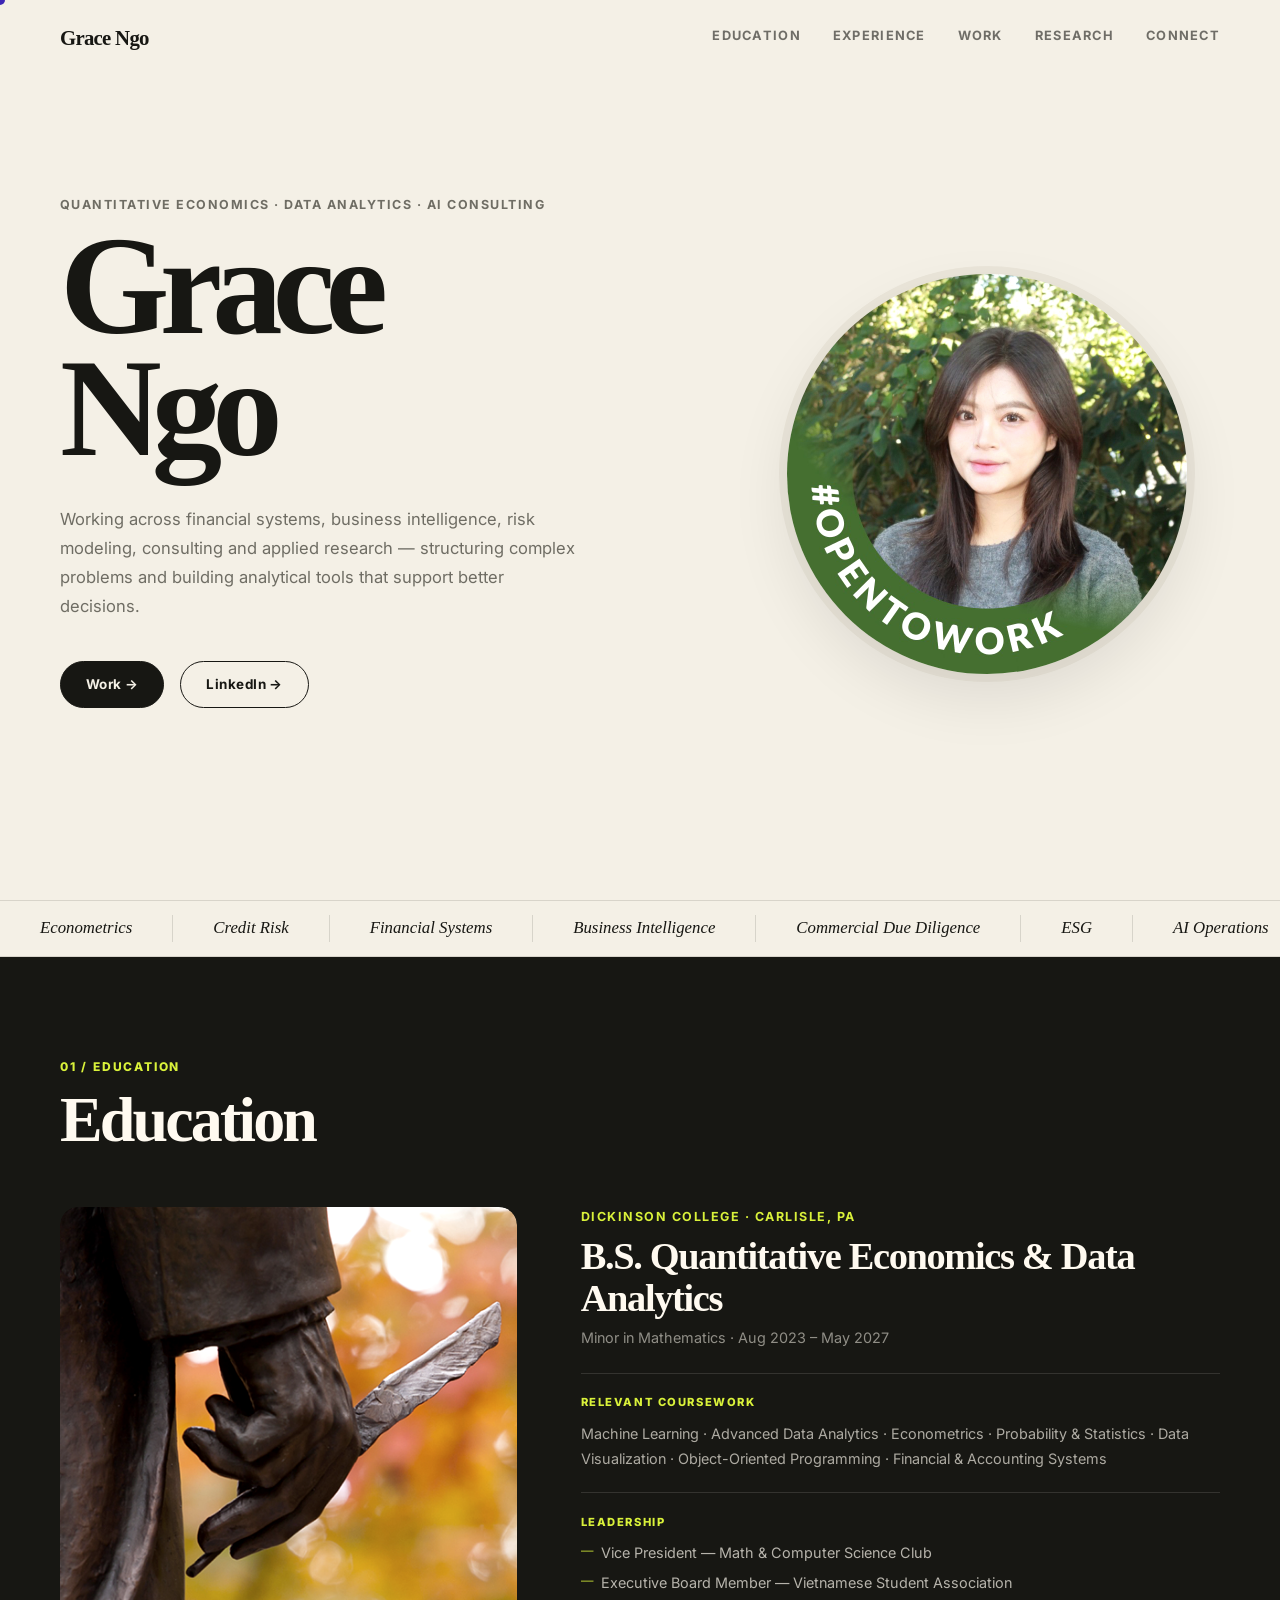
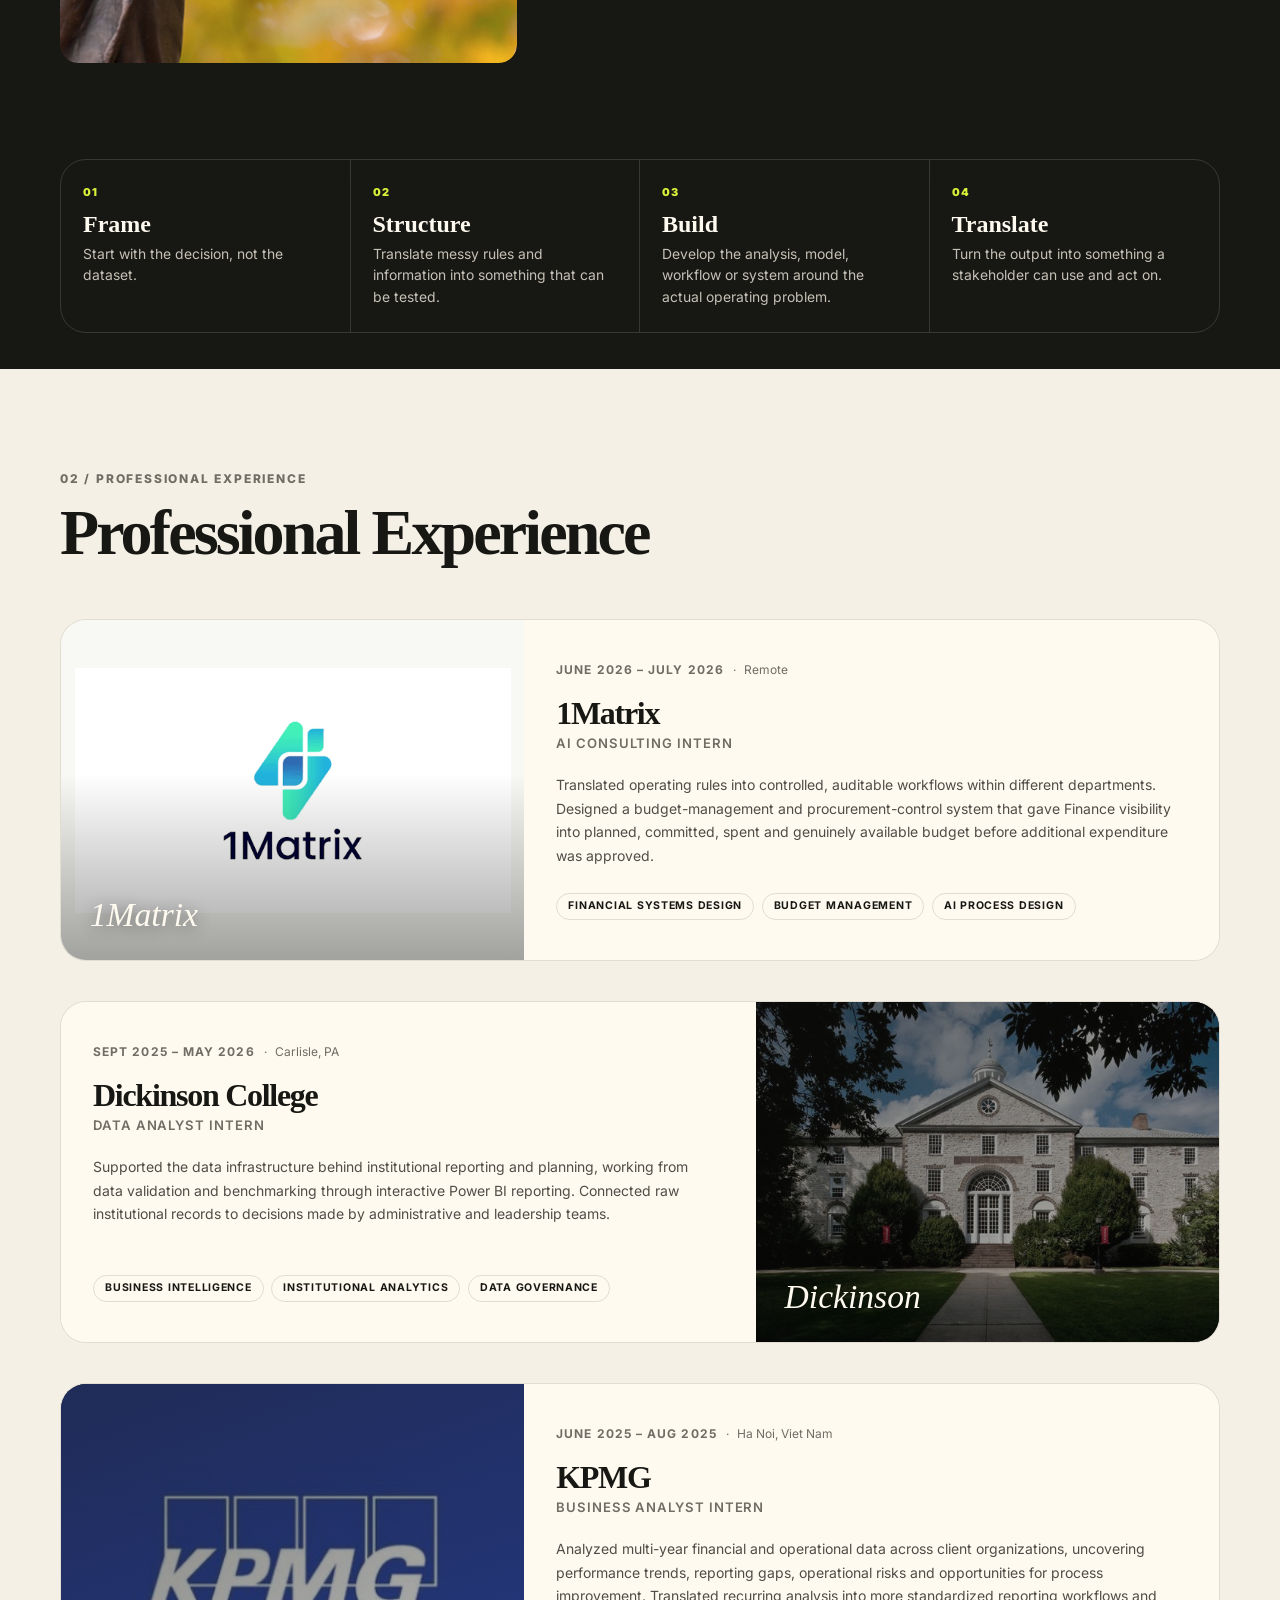
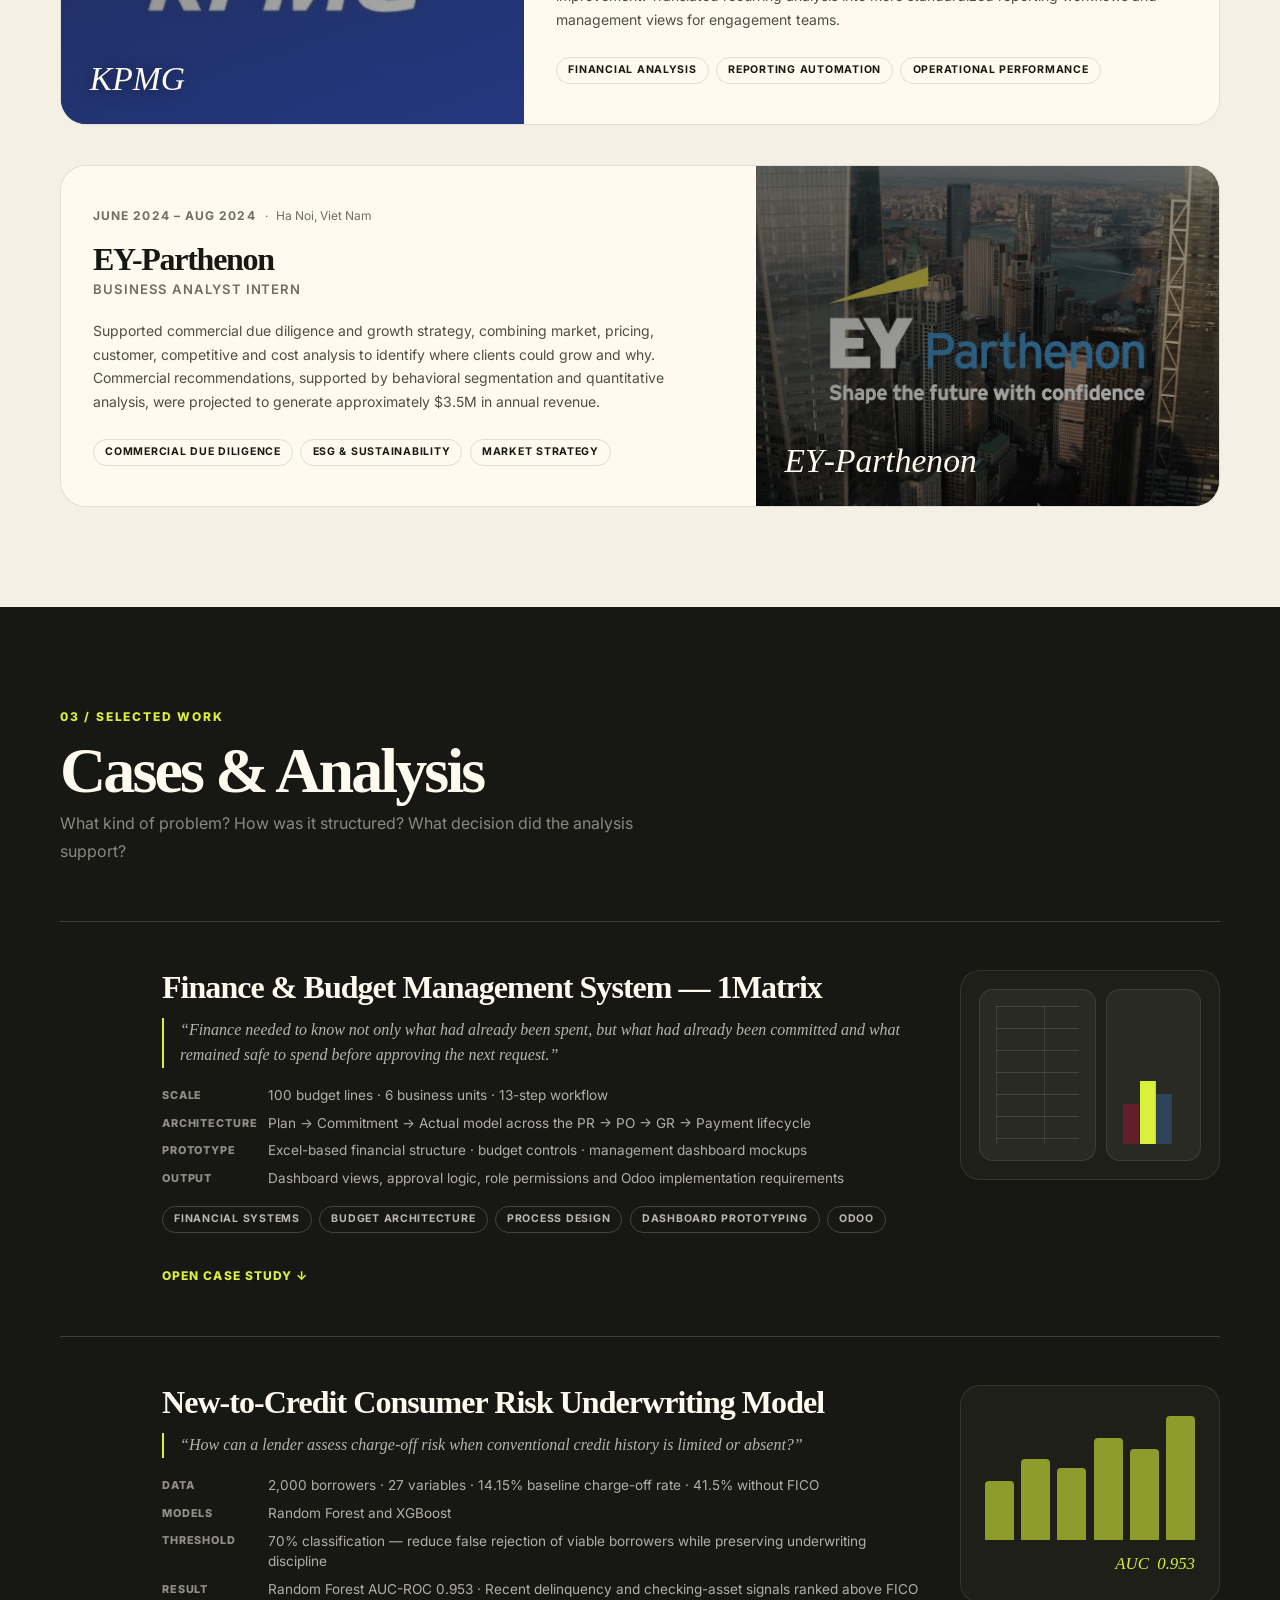
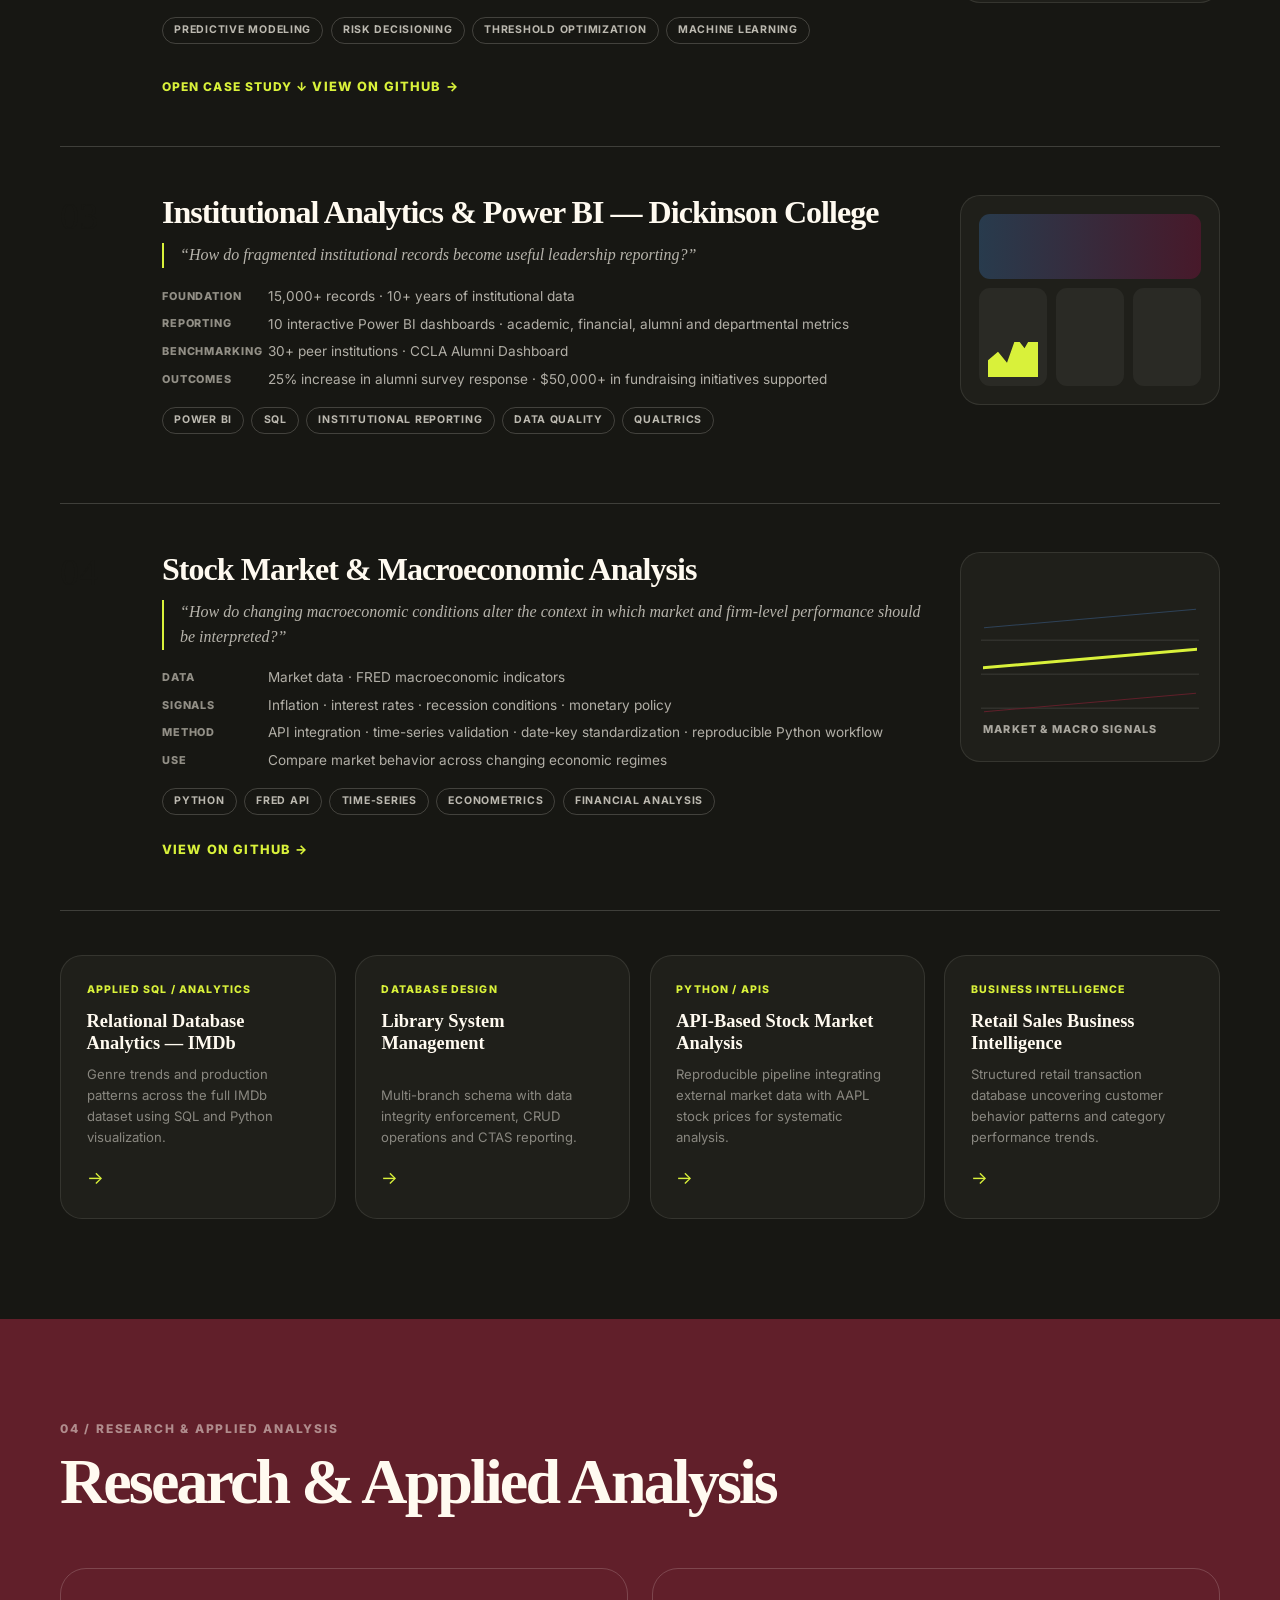
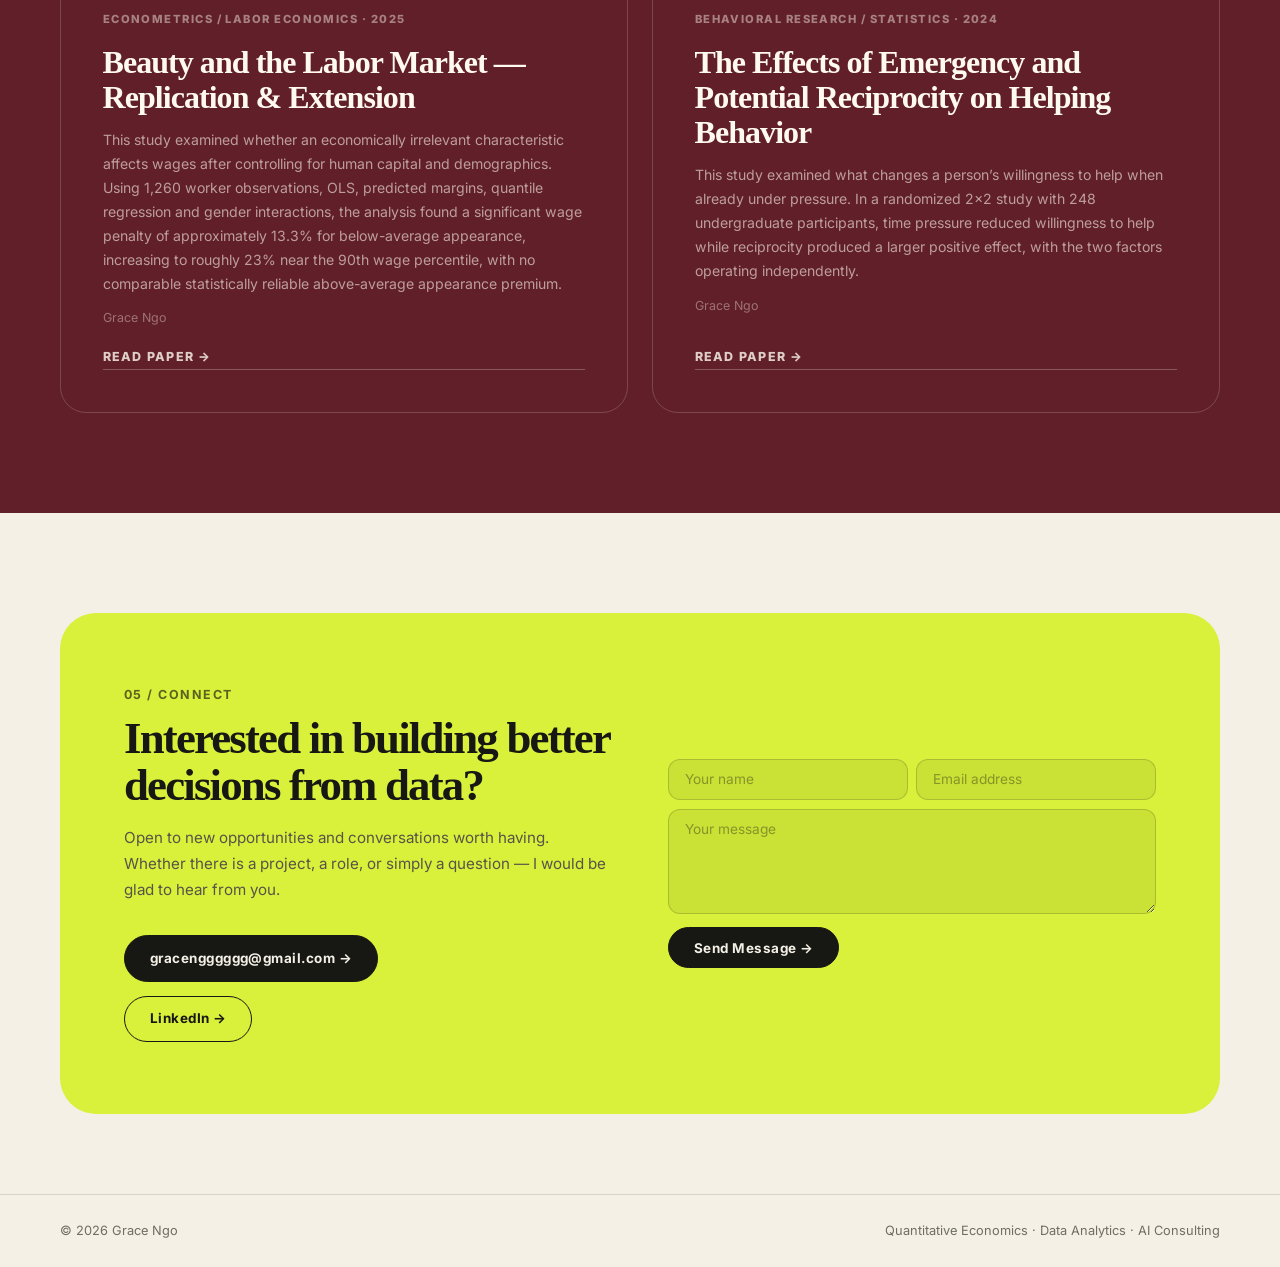
==== commit 37de5f83: "Fix spacing inconsistencies, education image, 1Matrix logo, connect layout - Hero: increase gap afte" ====
--- a/index.html
+++ b/index.html
@@ -245,7 +245,7 @@
     <div class="wrap">
       <div class="section-head">
         <span class="section-label acid">03 / Selected Work</span>
-        <h2 class="section-title light">Selected Work</h2>
+        <h2 class="section-title light">Cases &amp; Analysis</h2>
         <p class="section-sub-light">What kind of problem? How was it structured? What decision did the analysis support?</p>
       </div>
 
--- a/css/style.css
+++ b/css/style.css
@@ -199,7 +199,7 @@
   line-height: .87;
   letter-spacing: -.07em;
   color: var(--ink);
-  margin: .55rem 0 1.1rem;
+  margin: .55rem 0 2.2rem;
 }
 .hero-typing-line {
   font-family: var(--serif);
@@ -337,12 +337,12 @@
   display: grid;
   grid-template-columns: 5fr 7fr;
   gap: 4rem;
-  align-items: start;
-}
-.edu-img-col { overflow: hidden; border-radius: 18px; }
+  align-items: stretch;
+}
+.edu-img-col { overflow: hidden; border-radius: 18px; min-height: 340px; }
 .edu-img {
   width: 100%;
-  aspect-ratio: 4/5;
+  height: 100%;
   object-fit: cover;
   filter: grayscale(20%) contrast(1.05);
   transition: filter .7s, transform .7s var(--ease);
@@ -582,7 +582,7 @@
 .contact-section { background: var(--paper); padding-bottom: 80px; }
 .contact-box {
   background: var(--acid); border-radius: 36px; padding: 4.5rem 4rem;
-  display: grid; grid-template-columns: 1.1fr .9fr; gap: 3.5rem; align-items: start;
+  display: grid; grid-template-columns: 1fr 1fr; gap: 3.5rem; align-items: stretch;
 }
 .contact-title {
   font-family: var(--serif);
@@ -590,7 +590,7 @@
   line-height: 1.05; letter-spacing: -.04em; color: var(--ink); margin-top: .6rem;
 }
 .contact-links { display: flex; flex-direction: column; align-items: flex-start; gap: .9rem; margin-top: 2rem; }
-.contact-right { display: flex; flex-direction: column; }
+.contact-right { display: flex; flex-direction: column; justify-content: center; }
 
 /* ─── FOOTER ─────────────────────────────────── */
 .site-footer { border-top: 1px solid var(--line); padding: 1.6rem 0; background: var(--paper); }
@@ -606,8 +606,9 @@
   .hero-inner { grid-template-columns: 1fr; gap: 3rem; }
   .hero-right { order: -1; max-width: 280px; }
   .hero-name  { font-size: clamp(4rem, 13vw, 7rem); }
-  .edu-grid   { grid-template-columns: 1fr; gap: 2.5rem; }
-  .edu-img    { aspect-ratio: 16/9; }
+  .edu-grid   { grid-template-columns: 1fr; gap: 2.5rem; align-items: start; }
+  .edu-img-col { height: auto; min-height: 0; }
+  .edu-img    { height: auto; aspect-ratio: 16/9; }
   .exp-item   { grid-template-columns: 1fr; }
   .exp-img-panel { min-height: 240px; }
   .research-grid { grid-template-columns: 1fr; }
@@ -716,7 +717,7 @@
 .logo-panel { background: #f8f8f4; }
 .logo-panel img {
   object-fit: contain !important;
-  padding: 2.8rem !important;
+  padding: .85rem !important;
   filter: none !important;
   width: 100% !important; height: 100% !important;
   position: absolute; inset: 0;
@@ -848,6 +849,9 @@
   font-size: .95rem; color: #585449; margin-top: 1rem;
   max-width: 500px; line-height: 1.72;
 }
+
+/* ─── EDUCATION SECTION TIGHT BOTTOM ────────── */
+#education { padding-bottom: 60px; }
 
 /* ─── PROJECT QUESTION QUOTE ─────────────────── */
 .proj-q {
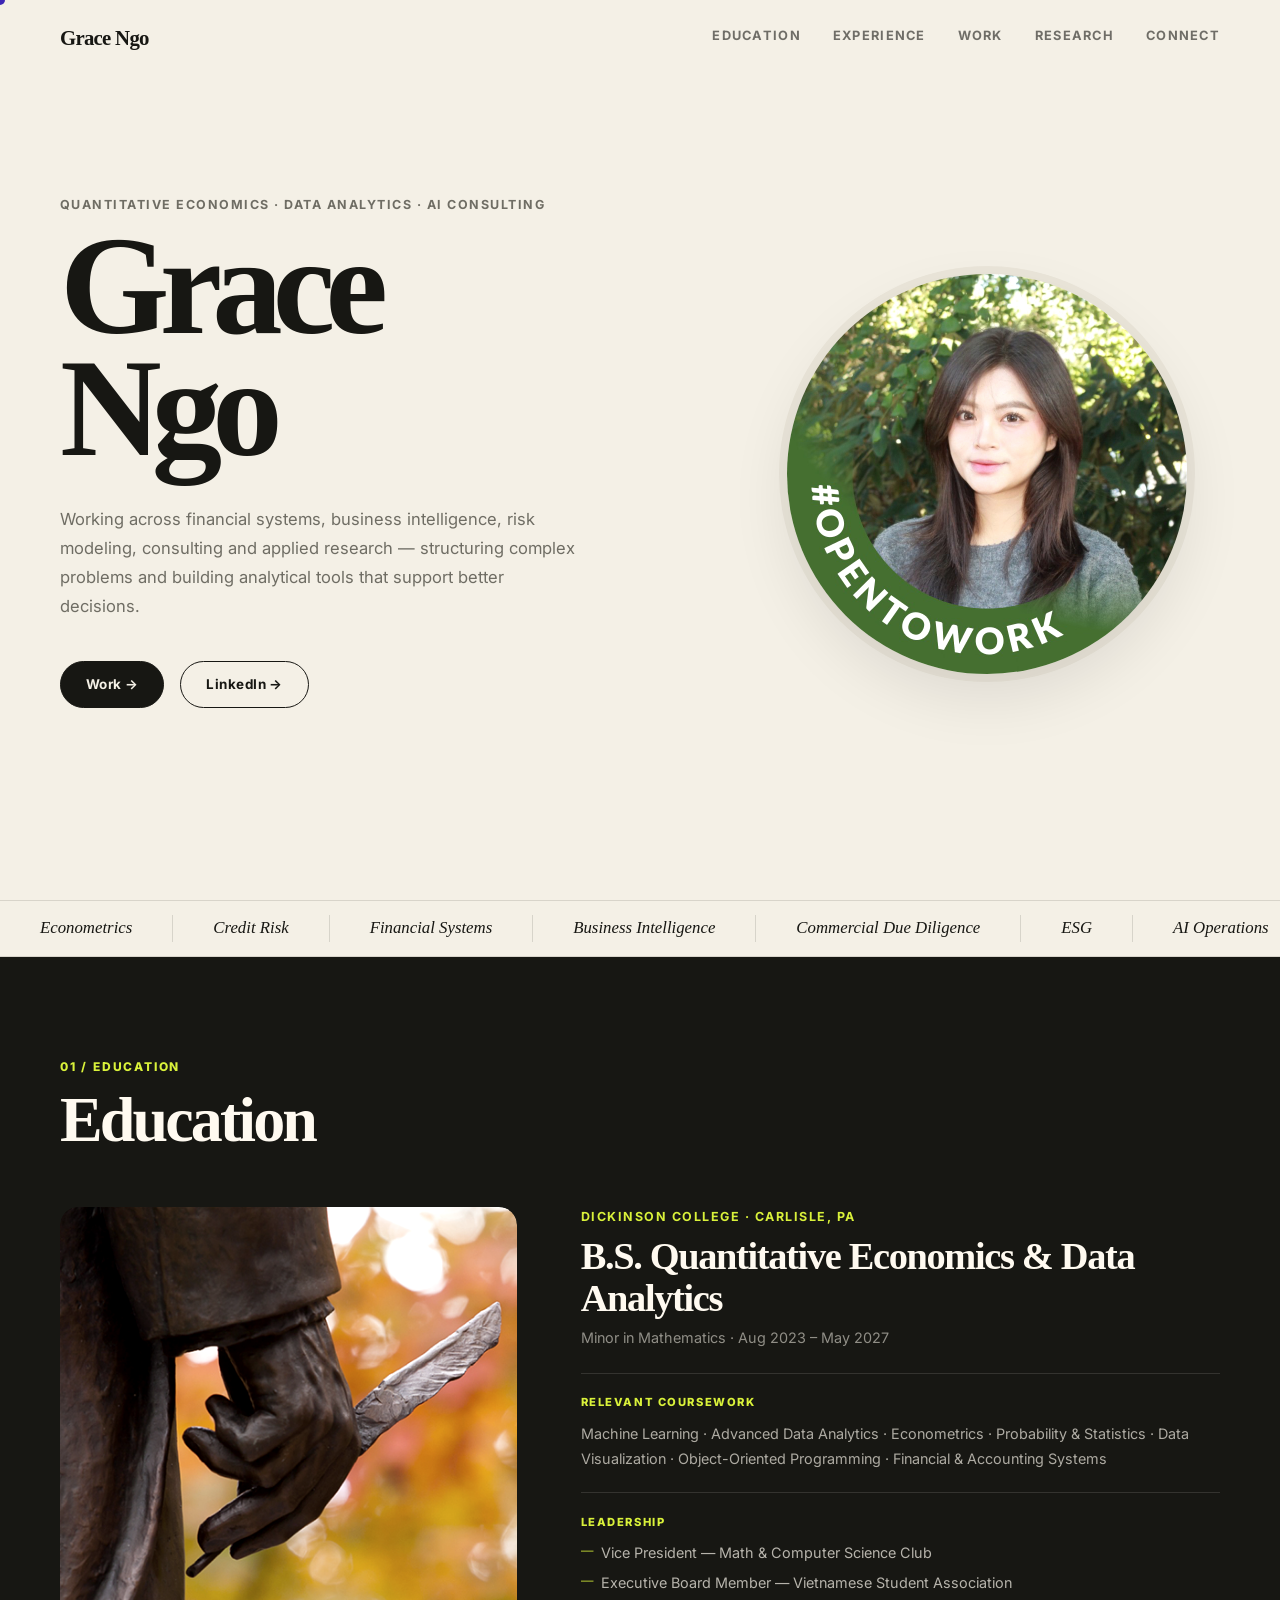
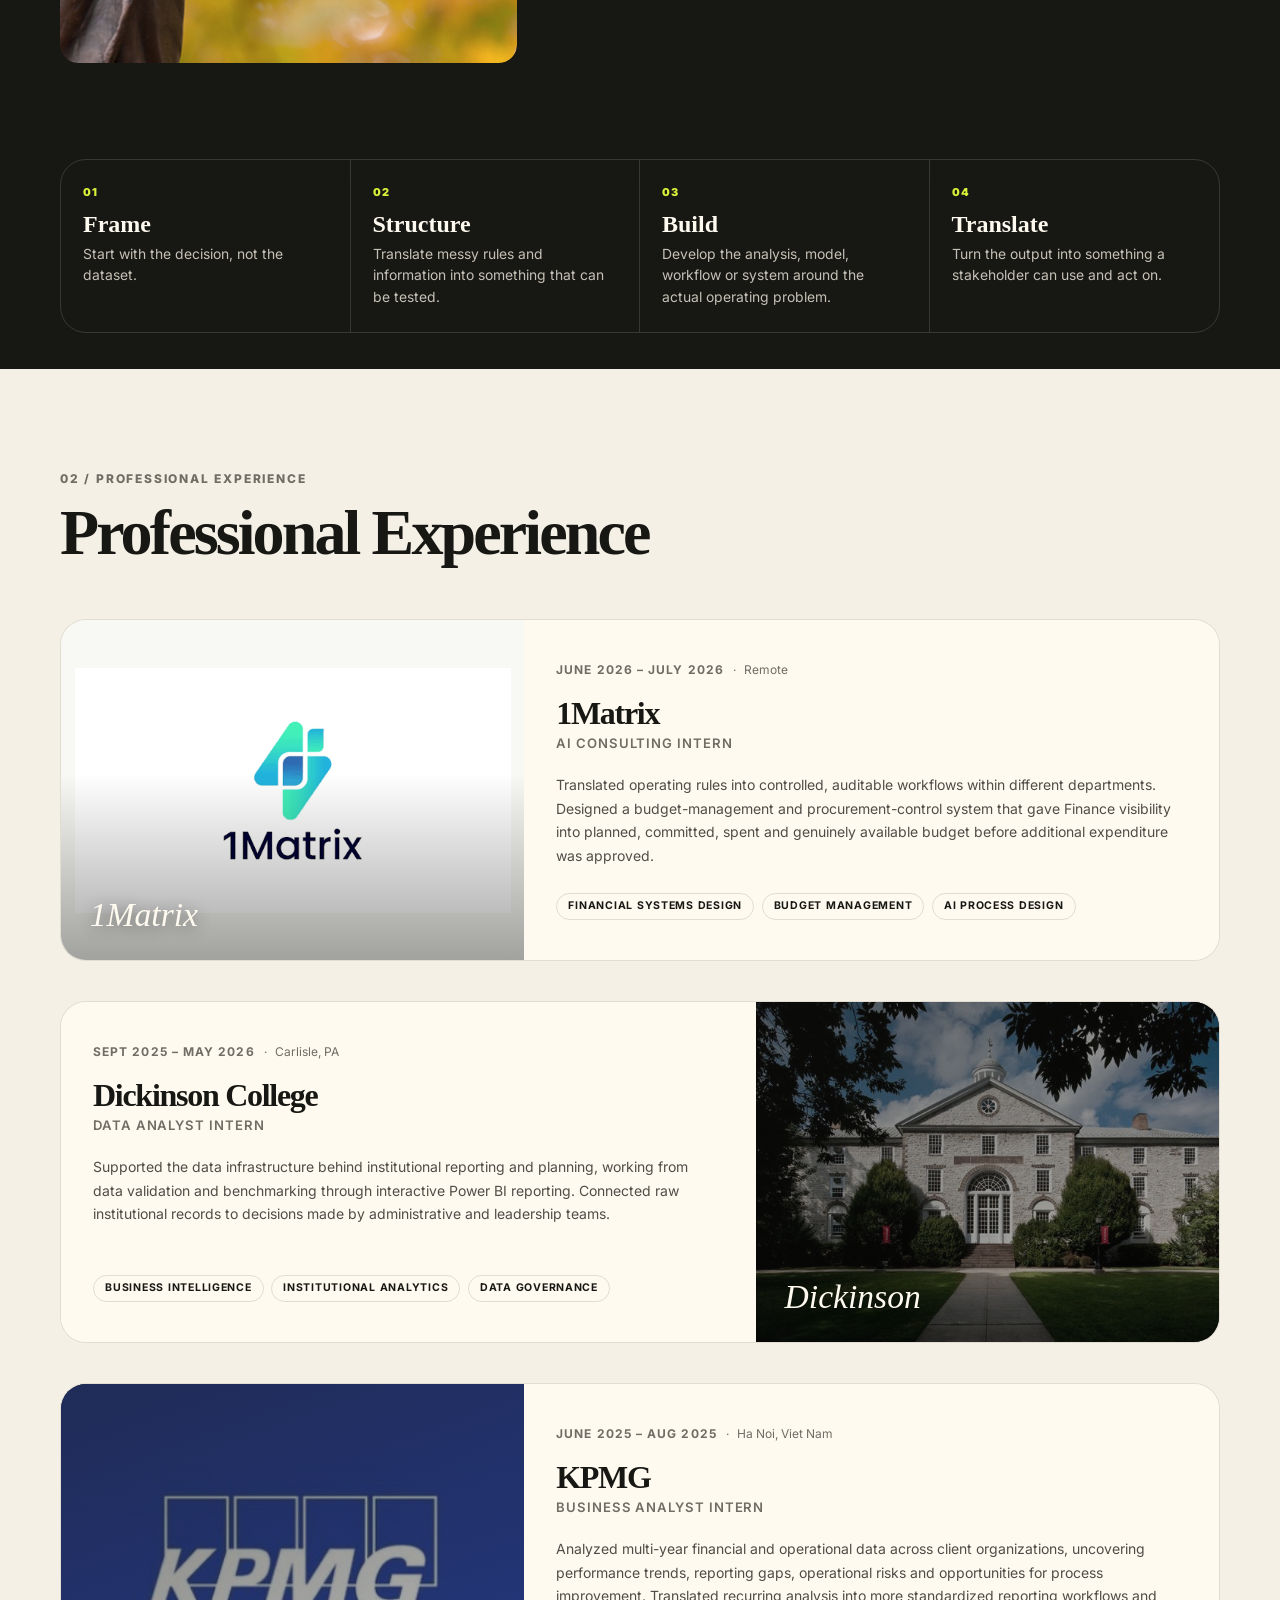
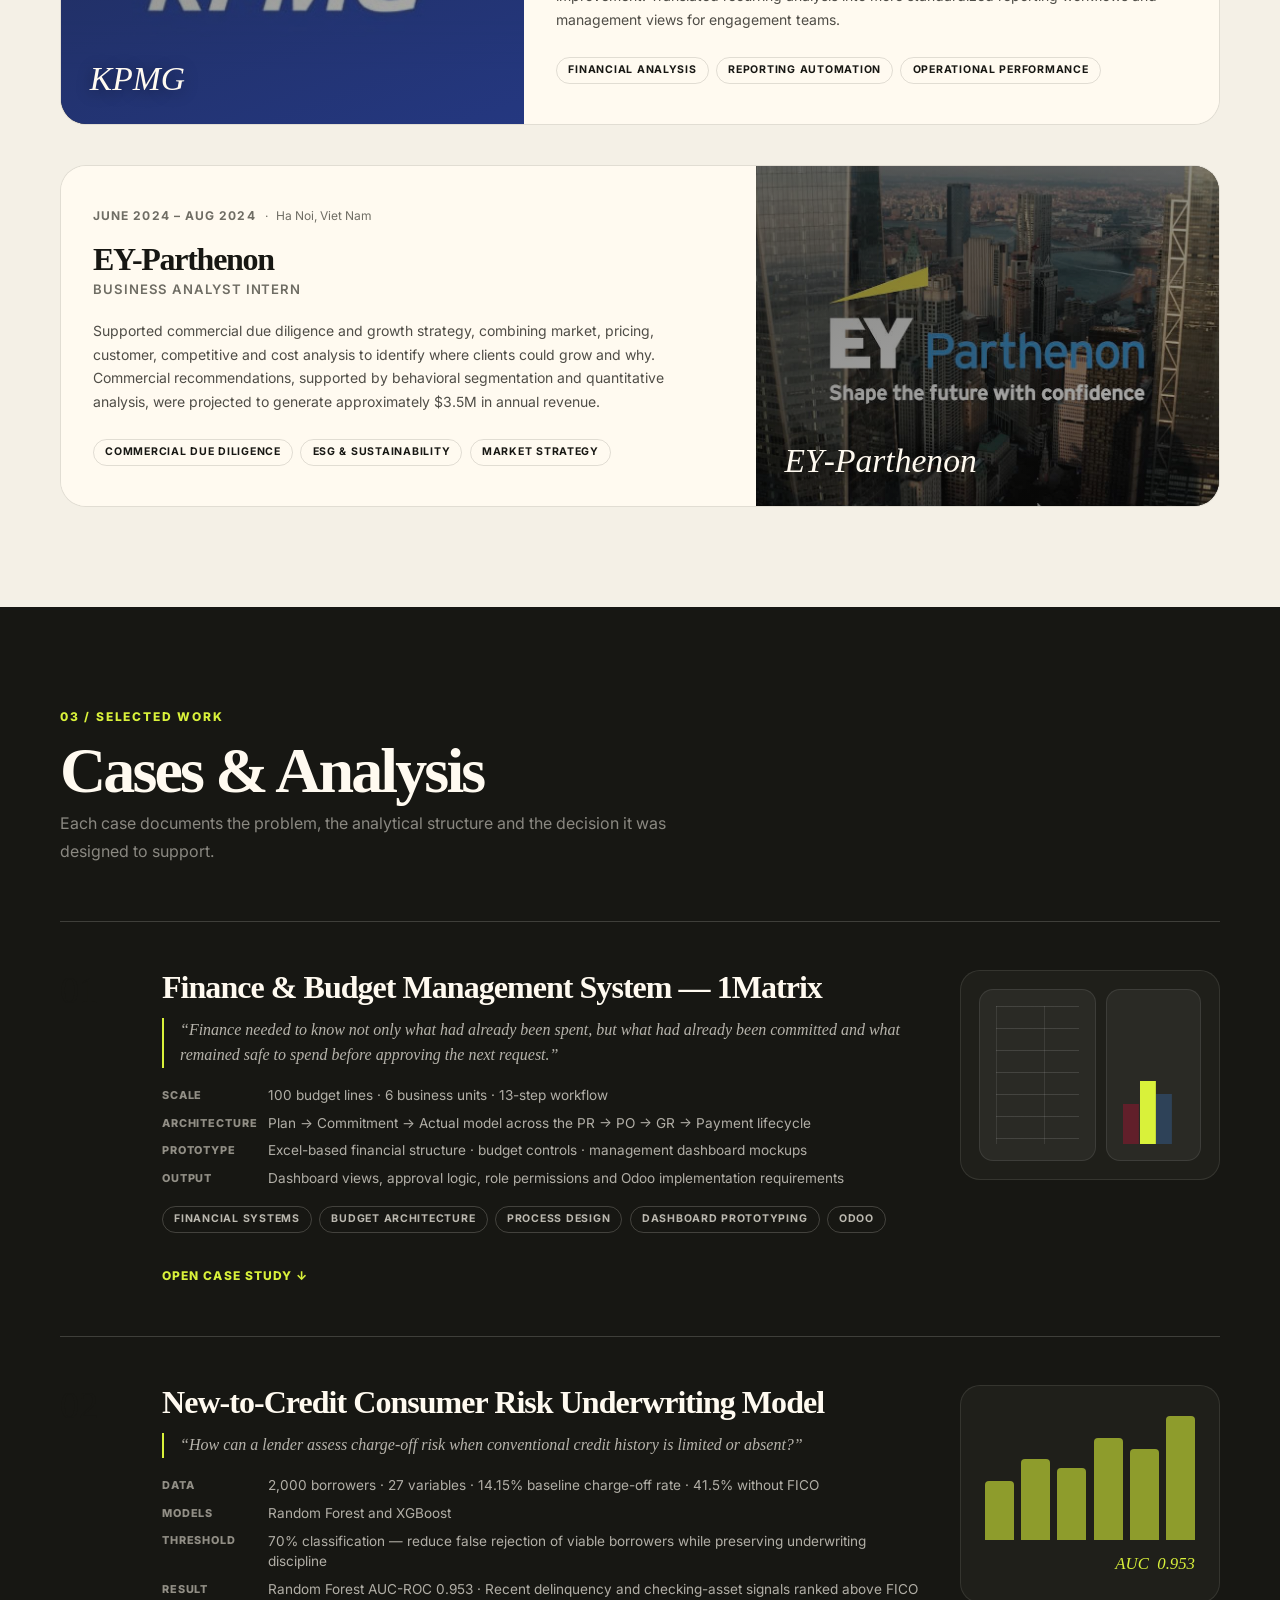
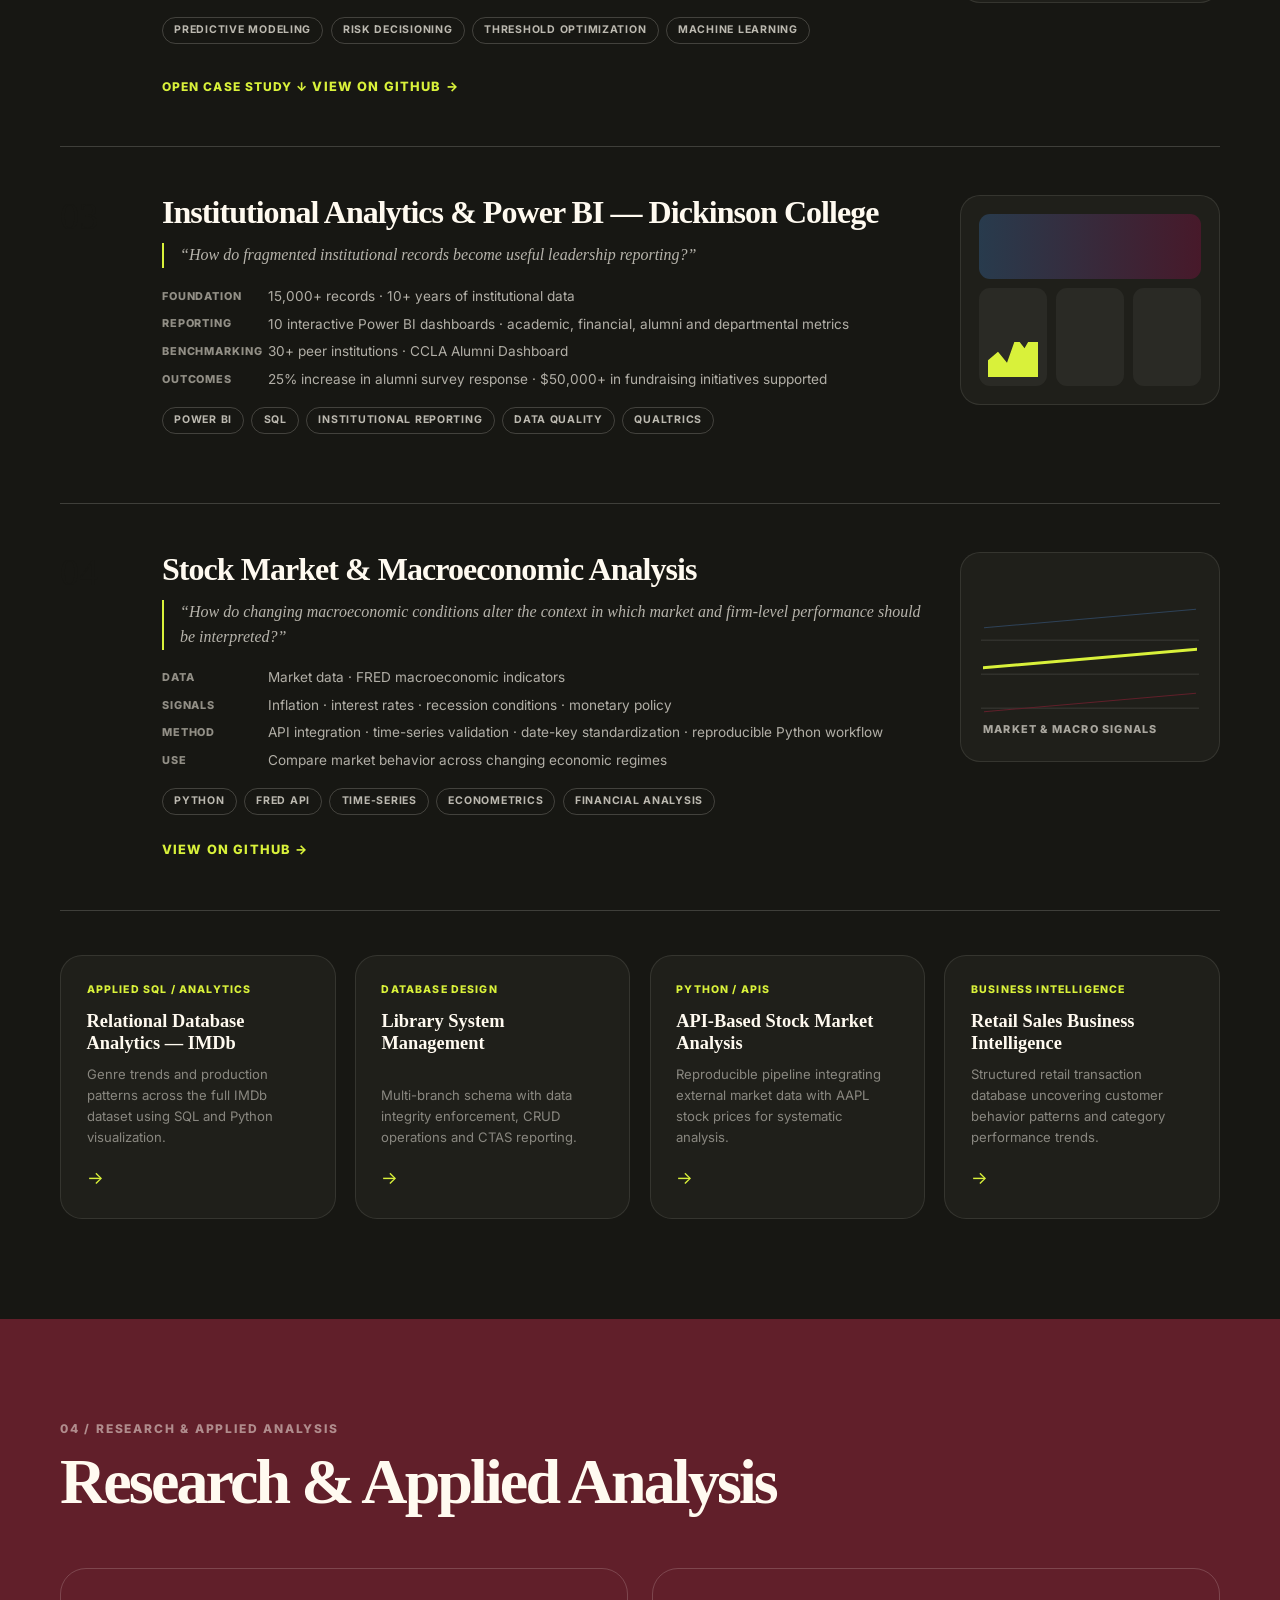
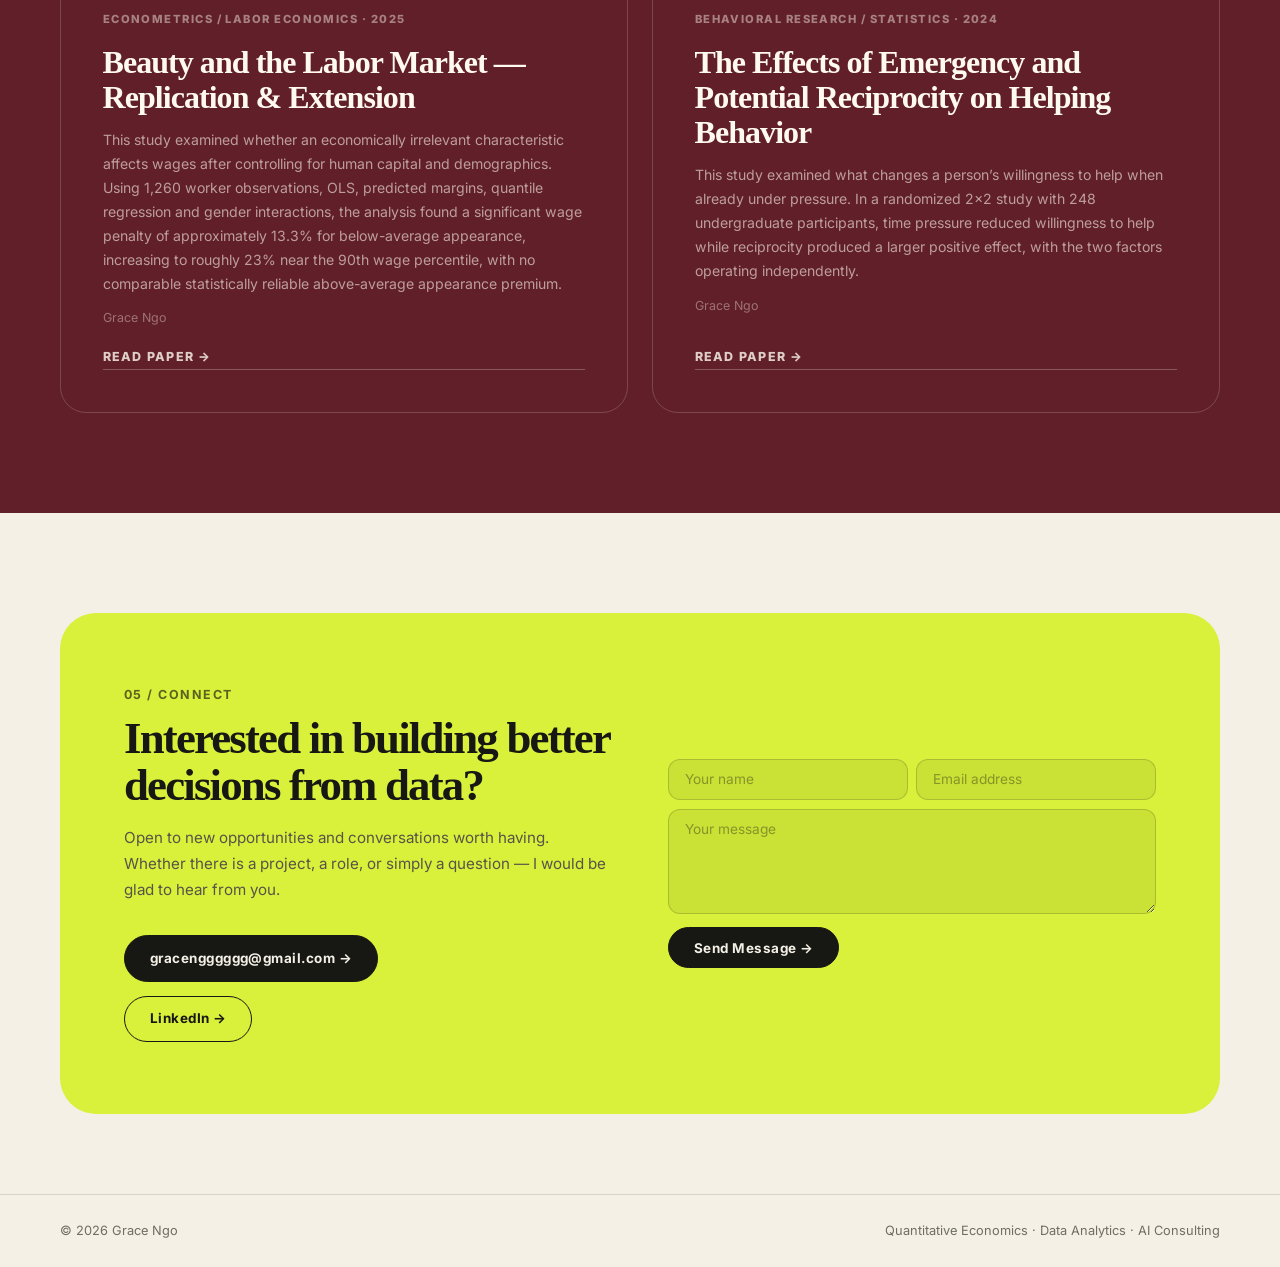
==== commit 710ad785: "Refine Cases & Analysis subtitle to formal prose Co-Authored-By: Claude Sonnet 4.6 <noreply@anthropi" ====
--- a/index.html
+++ b/index.html
@@ -246,7 +246,7 @@
       <div class="section-head">
         <span class="section-label acid">03 / Selected Work</span>
         <h2 class="section-title light">Cases &amp; Analysis</h2>
-        <p class="section-sub-light">What kind of problem? How was it structured? What decision did the analysis support?</p>
+        <p class="section-sub-light">Each case documents the problem, the analytical structure and the decision it was designed to support.</p>
       </div>
 
       <!-- Project 01 — 1Matrix Finance System -->
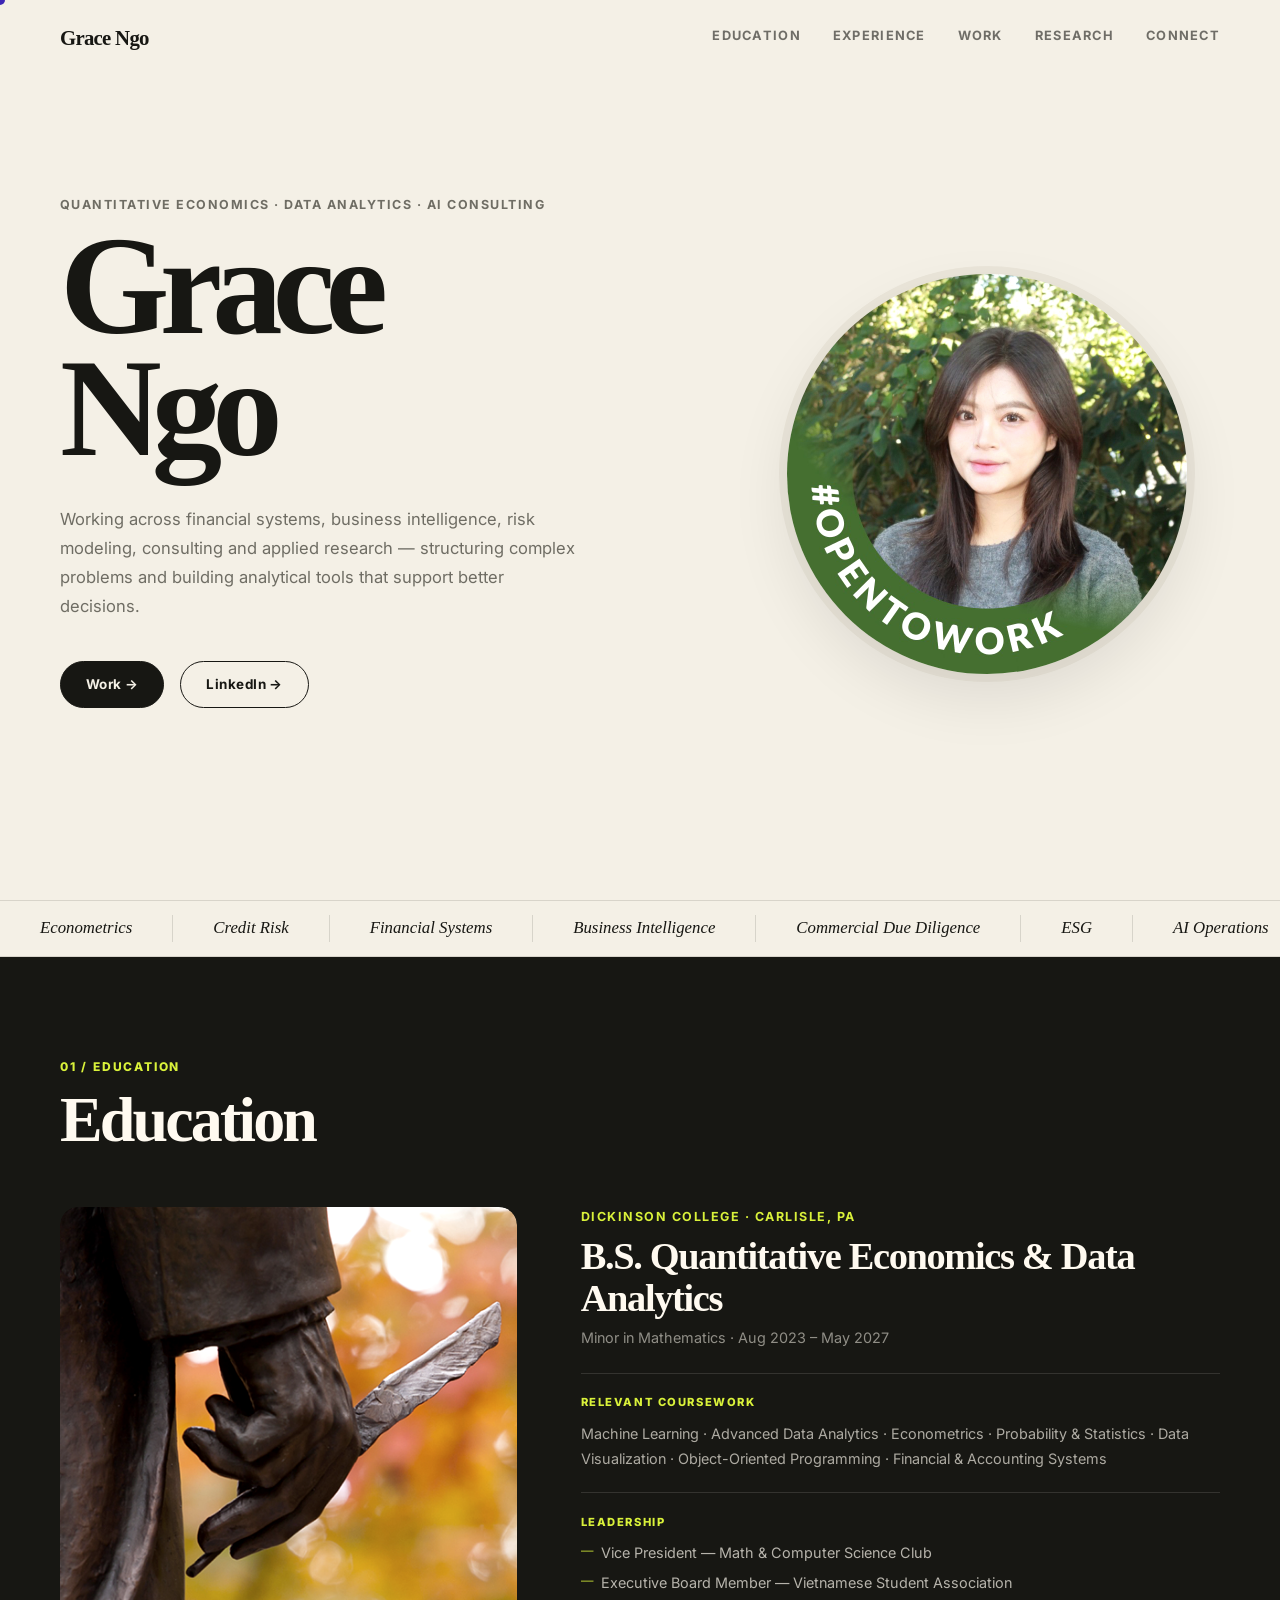
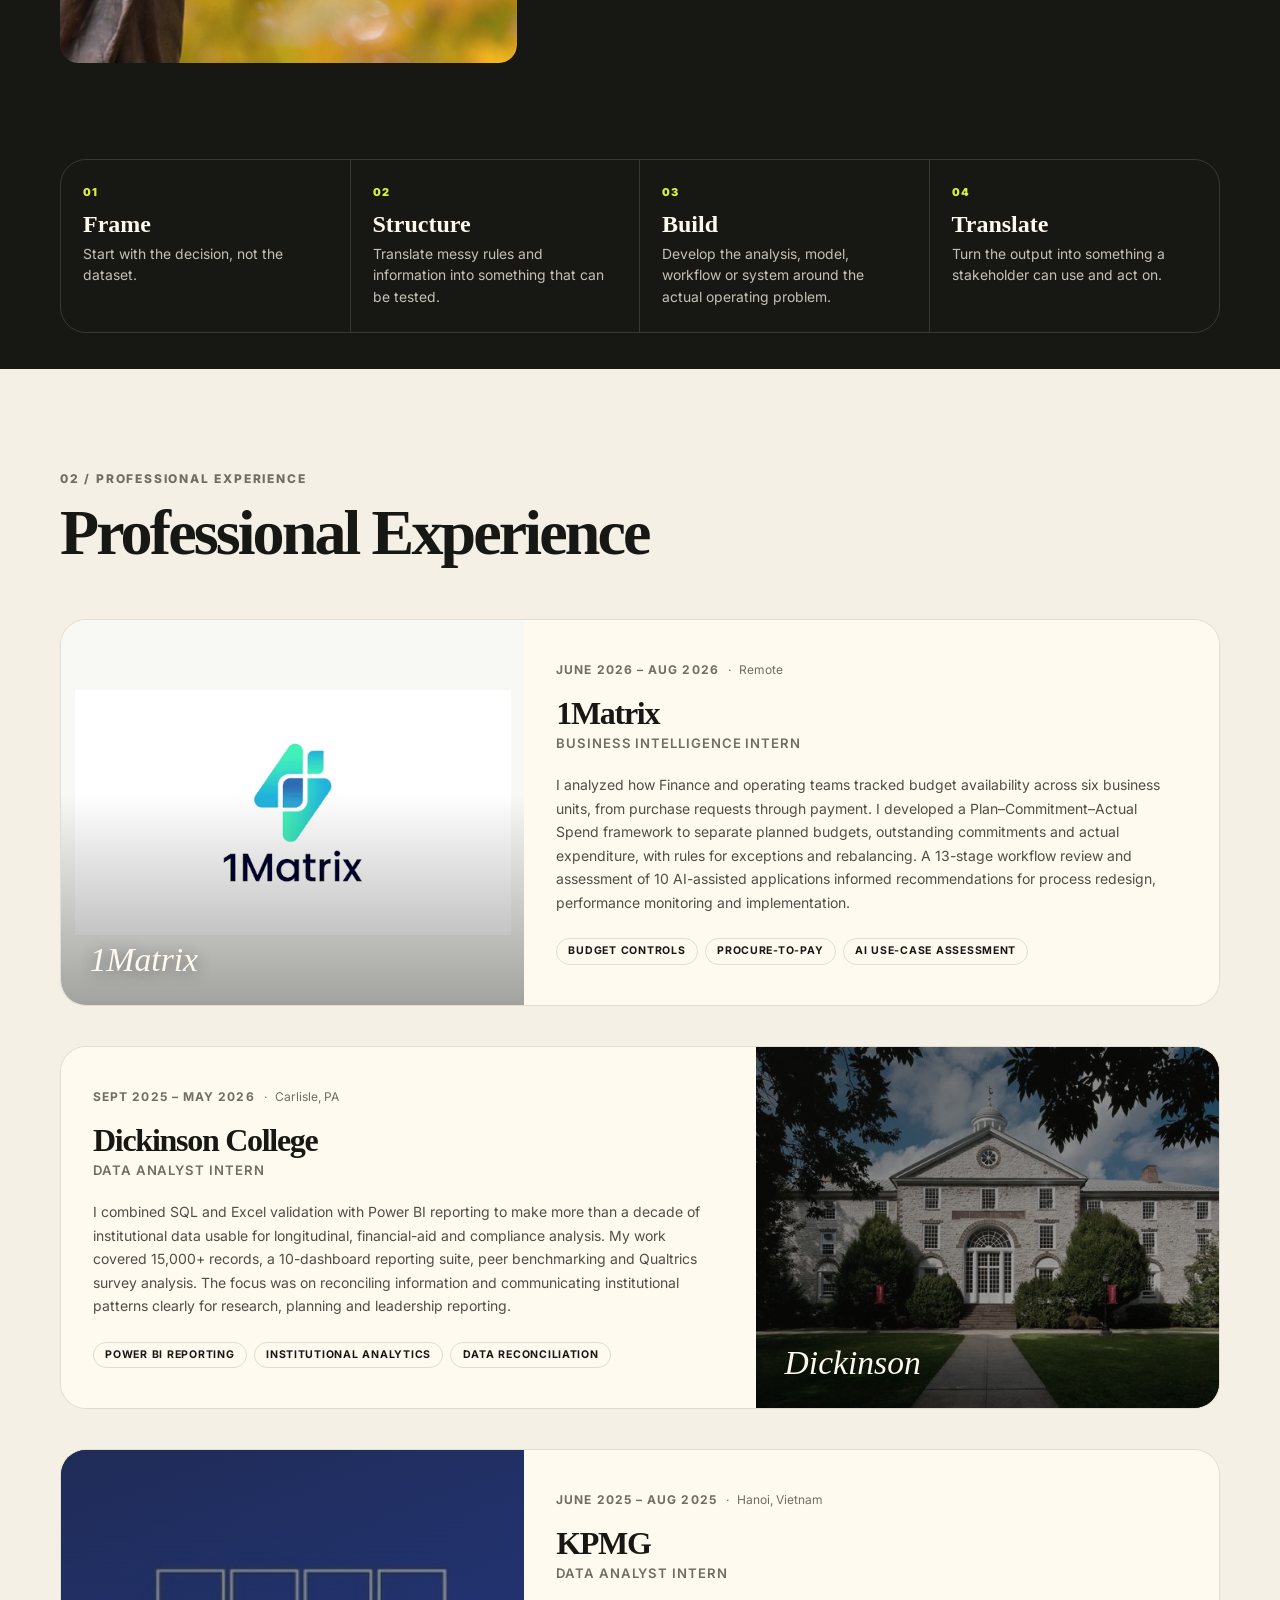
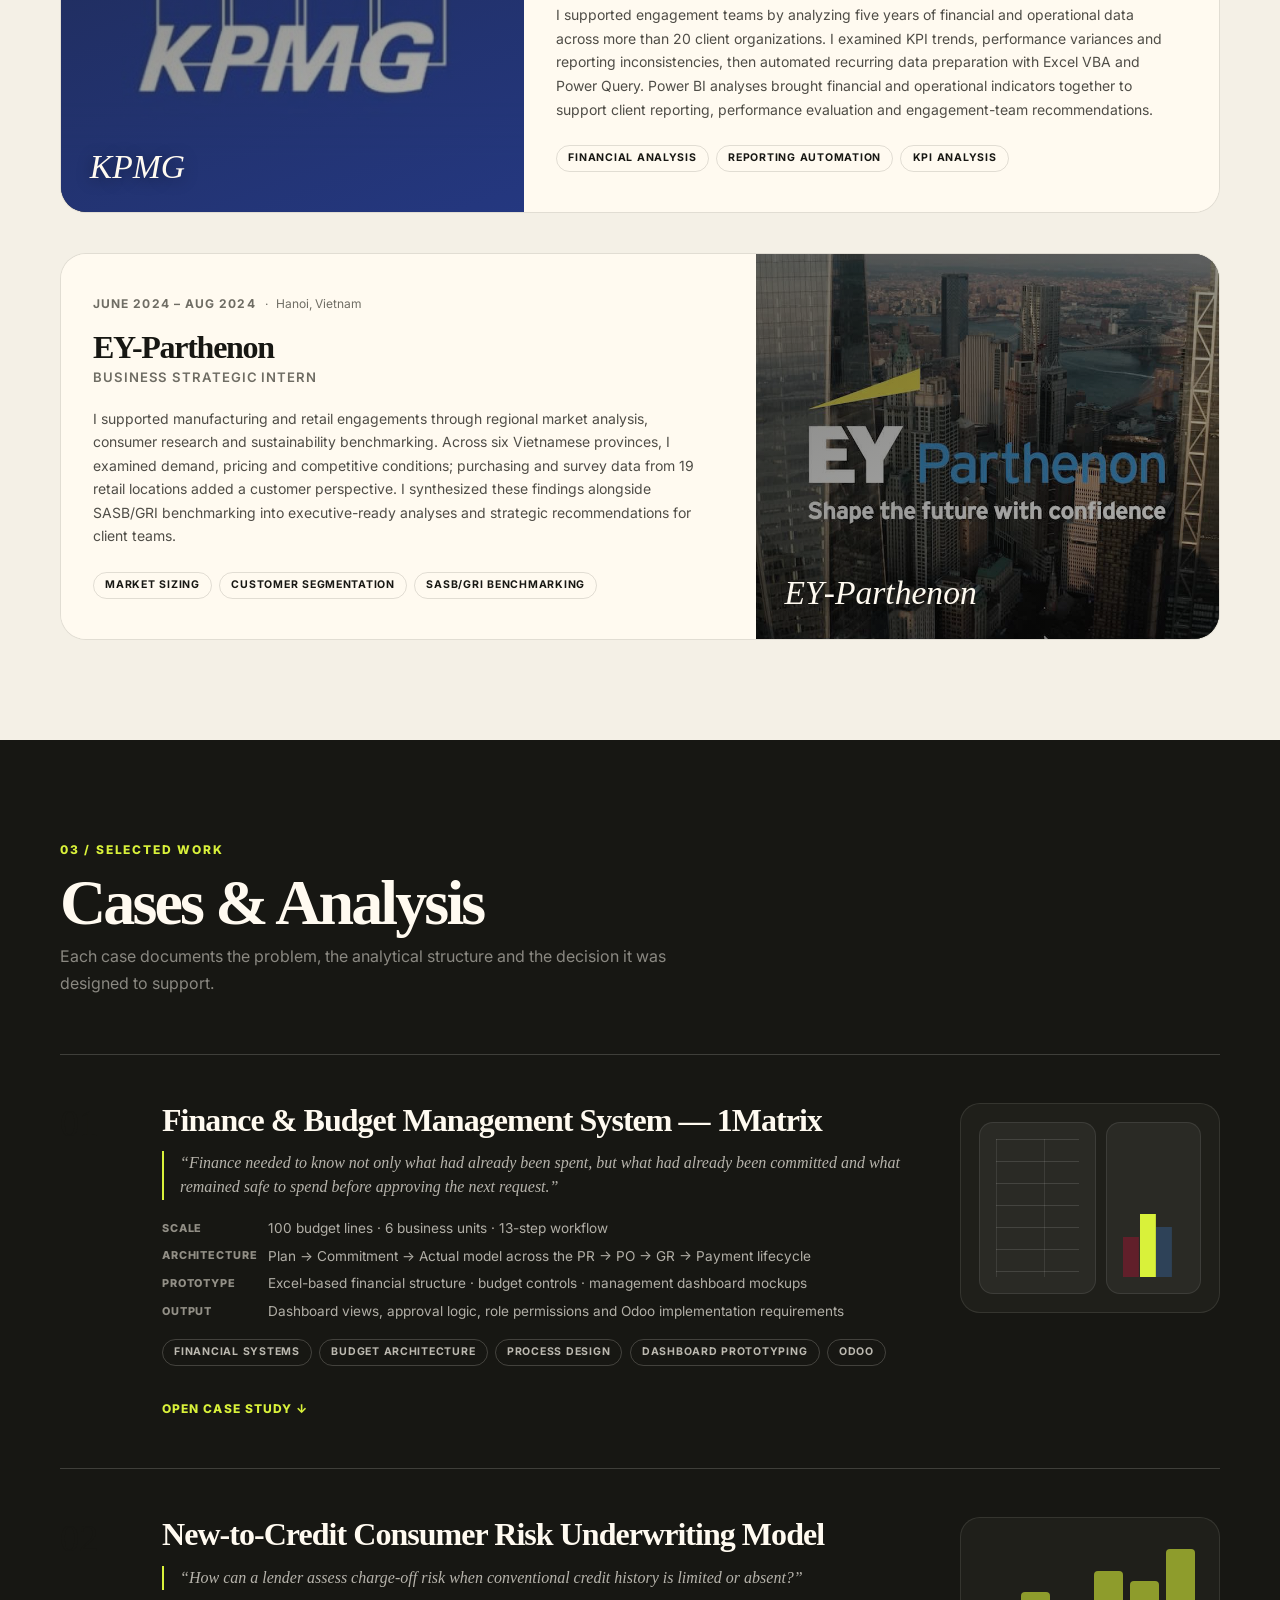
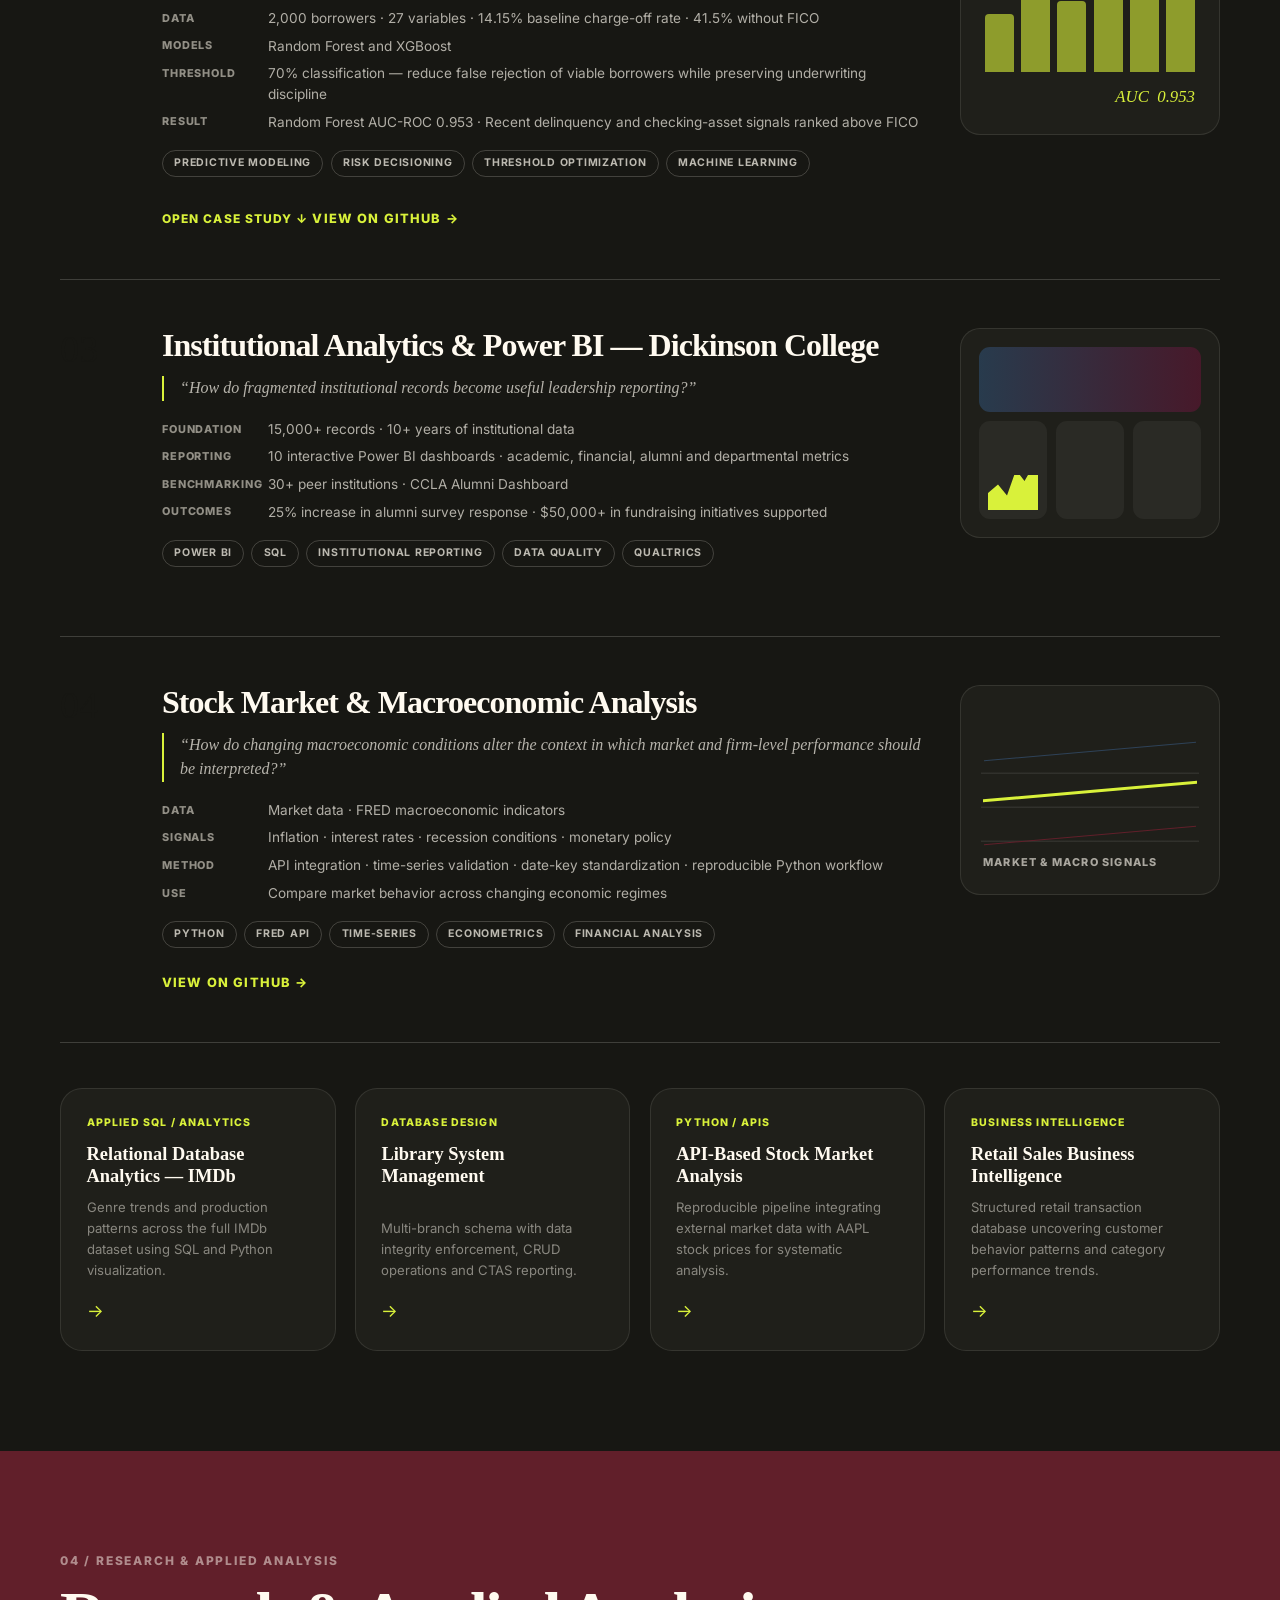
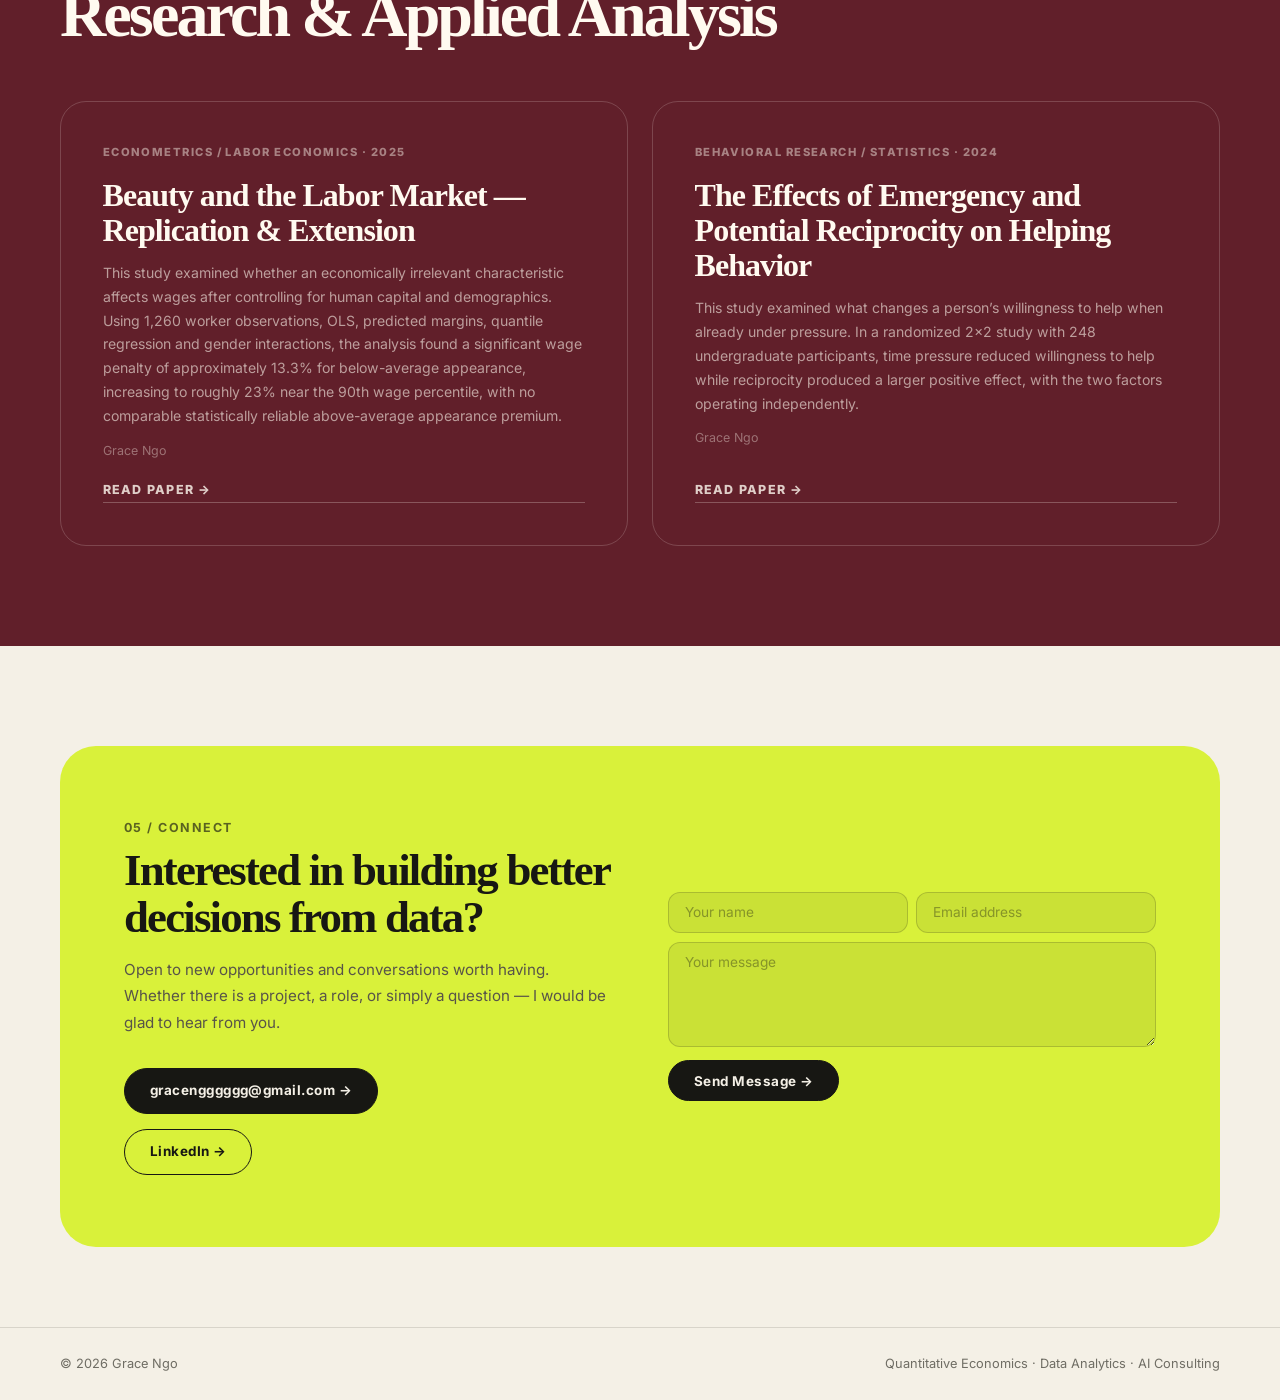
==== commit 7ee76c71: "Refine experience summaries and semantics against current resume" ====
--- a/index.html
+++ b/index.html
@@ -132,106 +132,106 @@
   </div>
 
   <!-- EXPERIENCE -->
-  <section id="experience" class="section section-light">
+  <section id="experience" class="section section-light" aria-labelledby="experience-heading">
     <div class="wrap">
       <div class="section-head">
         <span class="section-label muted">02 / Professional Experience</span>
-        <h2 class="section-title dark">Professional Experience</h2>
+        <h2 class="section-title dark" id="experience-heading">Professional Experience</h2>
       </div>
       <div class="exp-list">
 
         <!-- 1Matrix -->
-        <article class="exp-item reveal">
-          <div class="exp-img-panel logo-panel" aria-label="1Matrix">
-            <img src="images/1matrix.png" alt="1Matrix" />
-            <div class="exp-img-overlay">
+        <article class="exp-item reveal" aria-labelledby="experience-1matrix-company experience-1matrix-role">
+          <div class="exp-img-panel logo-panel">
+            <img src="images/1matrix.png" alt="" loading="lazy" decoding="async" onerror="this.onerror=null;this.src='images/placeholder.svg'" />
+            <div class="exp-img-overlay" aria-hidden="true">
               <span class="exp-co-name">1Matrix</span>
             </div>
           </div>
           <div class="exp-content">
             <div class="exp-meta">
-              <span class="exp-date">June 2026 &ndash; July 2026</span>
+              <span class="exp-date"><time datetime="2026-06">June 2026</time> &ndash; <time datetime="2026-08">Aug 2026</time></span>
               <span class="exp-loc">Remote</span>
             </div>
-            <h3 class="exp-company">1Matrix</h3>
-            <h4 class="exp-role">AI Consulting Intern</h4>
-            <p class="exp-para">Translated operating rules into controlled, auditable workflows within different departments. Designed a budget-management and procurement-control system that gave Finance visibility into planned, committed, spent and genuinely available budget before additional expenditure was approved.</p>
+            <h3 class="exp-company" id="experience-1matrix-company">1Matrix</h3>
+            <p class="exp-role" id="experience-1matrix-role">Business Intelligence Intern</p>
+            <p class="exp-para">I analyzed how Finance and operating teams tracked budget availability across six business units, from purchase requests through payment. I developed a Plan&ndash;Commitment&ndash;Actual Spend framework to separate planned budgets, outstanding commitments and actual expenditure, with rules for exceptions and rebalancing. A 13-stage workflow review and assessment of 10 AI-assisted applications informed recommendations for process redesign, performance monitoring and implementation.</p>
             <div class="exp-tags">
-              <span class="etag">Financial Systems Design</span>
-              <span class="etag">Budget Management</span>
-              <span class="etag">AI Process Design</span>
+              <span class="etag">Budget Controls</span>
+              <span class="etag">Procure-to-Pay</span>
+              <span class="etag">AI Use-Case Assessment</span>
             </div>
           </div>
         </article>
 
         <!-- Dickinson College -->
-        <article class="exp-item reveal">
+        <article class="exp-item reveal" aria-labelledby="experience-dickinson-company experience-dickinson-role">
           <div class="exp-img-panel">
-            <img src="images/east-college.jpg" alt="East College, Dickinson College" onerror="this.src='images/placeholder.svg'" />
-            <div class="exp-img-overlay">
+            <img src="images/east-college.jpg" alt="" loading="lazy" decoding="async" onerror="this.onerror=null;this.src='images/placeholder.svg'" />
+            <div class="exp-img-overlay" aria-hidden="true">
               <span class="exp-co-name">Dickinson</span>
             </div>
           </div>
           <div class="exp-content">
             <div class="exp-meta">
-              <span class="exp-date">Sept 2025 &ndash; May 2026</span>
+              <span class="exp-date"><time datetime="2025-09">Sept 2025</time> &ndash; <time datetime="2026-05">May 2026</time></span>
               <span class="exp-loc">Carlisle, PA</span>
             </div>
-            <h3 class="exp-company">Dickinson College</h3>
-            <h4 class="exp-role">Data Analyst Intern</h4>
-            <p class="exp-para">Supported the data infrastructure behind institutional reporting and planning, working from data validation and benchmarking through interactive Power BI reporting. Connected raw institutional records to decisions made by administrative and leadership teams.</p>
+            <h3 class="exp-company" id="experience-dickinson-company">Dickinson College</h3>
+            <p class="exp-role" id="experience-dickinson-role">Data Analyst Intern</p>
+            <p class="exp-para">I combined SQL and Excel validation with Power BI reporting to make more than a decade of institutional data usable for longitudinal, financial-aid and compliance analysis. My work covered 15,000+ records, a 10-dashboard reporting suite, peer benchmarking and Qualtrics survey analysis. The focus was on reconciling information and communicating institutional patterns clearly for research, planning and leadership reporting.</p>
             <div class="exp-tags">
-              <span class="etag">Business Intelligence</span>
+              <span class="etag">Power BI Reporting</span>
               <span class="etag">Institutional Analytics</span>
-              <span class="etag">Data Governance</span>
+              <span class="etag">Data Reconciliation</span>
             </div>
           </div>
         </article>
 
         <!-- KPMG -->
-        <article class="exp-item reveal">
+        <article class="exp-item reveal" aria-labelledby="experience-kpmg-company experience-kpmg-role">
           <div class="exp-img-panel">
-            <img src="images/KPMG.jpeg" alt="KPMG" onerror="this.src='images/placeholder.svg'" />
-            <div class="exp-img-overlay">
+            <img src="images/KPMG.jpeg" alt="" loading="lazy" decoding="async" onerror="this.onerror=null;this.src='images/placeholder.svg'" />
+            <div class="exp-img-overlay" aria-hidden="true">
               <span class="exp-co-name">KPMG</span>
             </div>
           </div>
           <div class="exp-content">
             <div class="exp-meta">
-              <span class="exp-date">June 2025 &ndash; Aug 2025</span>
-              <span class="exp-loc">Ha Noi, Viet Nam</span>
-            </div>
-            <h3 class="exp-company">KPMG</h3>
-            <h4 class="exp-role">Business Analyst Intern</h4>
-            <p class="exp-para">Analyzed multi-year financial and operational data across client organizations, uncovering performance trends, reporting gaps, operational risks and opportunities for process improvement. Translated recurring analysis into more standardized reporting workflows and management views for engagement teams.</p>
+              <span class="exp-date"><time datetime="2025-06">June 2025</time> &ndash; <time datetime="2025-08">Aug 2025</time></span>
+              <span class="exp-loc">Hanoi, Vietnam</span>
+            </div>
+            <h3 class="exp-company" id="experience-kpmg-company">KPMG</h3>
+            <p class="exp-role" id="experience-kpmg-role">Data Analyst Intern</p>
+            <p class="exp-para">I supported engagement teams by analyzing five years of financial and operational data across more than 20 client organizations. I examined KPI trends, performance variances and reporting inconsistencies, then automated recurring data preparation with Excel VBA and Power Query. Power BI analyses brought financial and operational indicators together to support client reporting, performance evaluation and engagement-team recommendations.</p>
             <div class="exp-tags">
               <span class="etag">Financial Analysis</span>
               <span class="etag">Reporting Automation</span>
-              <span class="etag">Operational Performance</span>
+              <span class="etag">KPI Analysis</span>
             </div>
           </div>
         </article>
 
         <!-- EY-Parthenon -->
-        <article class="exp-item reveal">
+        <article class="exp-item reveal" aria-labelledby="experience-ey-company experience-ey-role">
           <div class="exp-img-panel">
-            <img src="images/EY-Parthenon.png" alt="EY-Parthenon" onerror="this.src='images/placeholder.svg'" />
-            <div class="exp-img-overlay">
+            <img src="images/EY-Parthenon.png" alt="" loading="lazy" decoding="async" onerror="this.onerror=null;this.src='images/placeholder.svg'" />
+            <div class="exp-img-overlay" aria-hidden="true">
               <span class="exp-co-name">EY&#8209;Parthenon</span>
             </div>
           </div>
           <div class="exp-content">
             <div class="exp-meta">
-              <span class="exp-date">June 2024 &ndash; Aug 2024</span>
-              <span class="exp-loc">Ha Noi, Viet Nam</span>
-            </div>
-            <h3 class="exp-company">EY-Parthenon</h3>
-            <h4 class="exp-role">Business Analyst Intern</h4>
-            <p class="exp-para">Supported commercial due diligence and growth strategy, combining market, pricing, customer, competitive and cost analysis to identify where clients could grow and why. Commercial recommendations, supported by behavioral segmentation and quantitative analysis, were projected to generate approximately $3.5M in annual revenue.</p>
+              <span class="exp-date"><time datetime="2024-06">June 2024</time> &ndash; <time datetime="2024-08">Aug 2024</time></span>
+              <span class="exp-loc">Hanoi, Vietnam</span>
+            </div>
+            <h3 class="exp-company" id="experience-ey-company">EY-Parthenon</h3>
+            <p class="exp-role" id="experience-ey-role">Business Strategic Intern</p>
+            <p class="exp-para">I supported manufacturing and retail engagements through regional market analysis, consumer research and sustainability benchmarking. Across six Vietnamese provinces, I examined demand, pricing and competitive conditions; purchasing and survey data from 19 retail locations added a customer perspective. I synthesized these findings alongside SASB/GRI benchmarking into executive-ready analyses and strategic recommendations for client teams.</p>
             <div class="exp-tags">
-              <span class="etag">Commercial Due Diligence</span>
-              <span class="etag">ESG &amp; Sustainability</span>
-              <span class="etag">Market Strategy</span>
+              <span class="etag">Market Sizing</span>
+              <span class="etag">Customer Segmentation</span>
+              <span class="etag">SASB/GRI Benchmarking</span>
             </div>
           </div>
         </article>
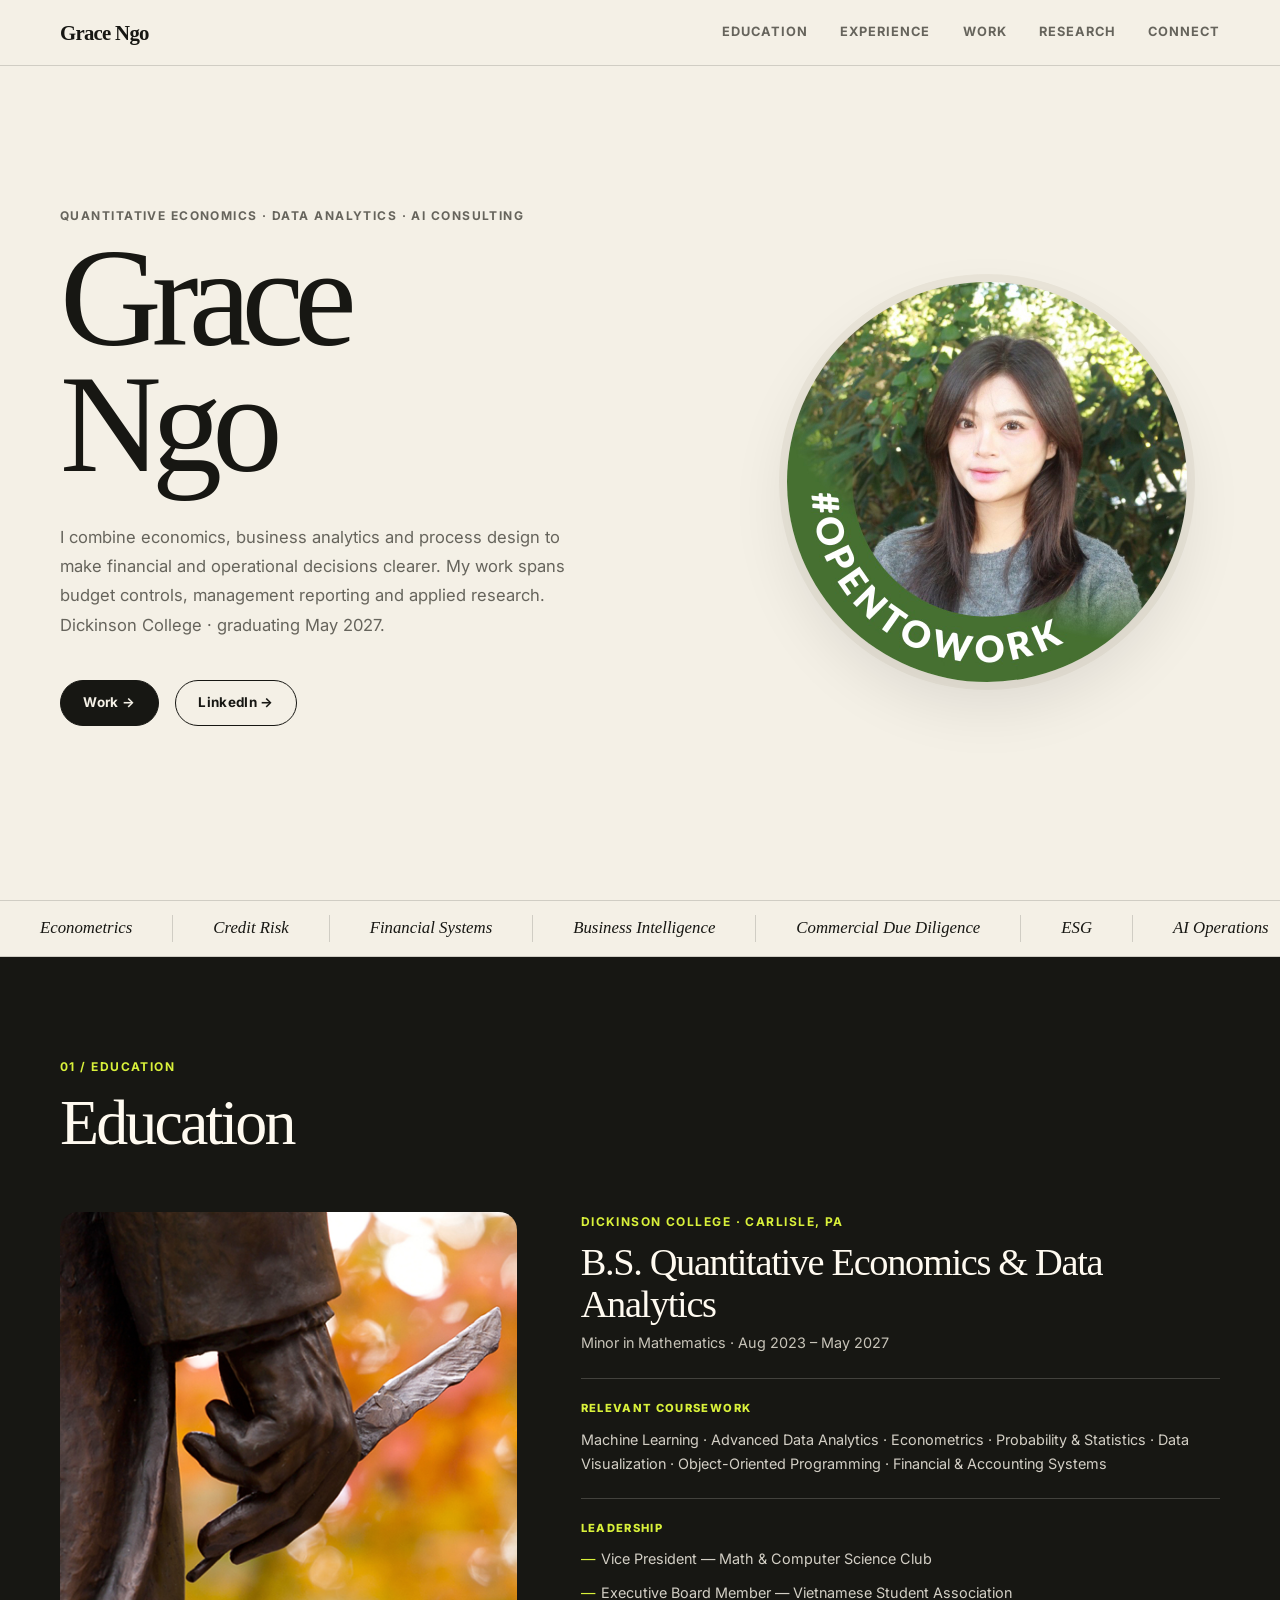
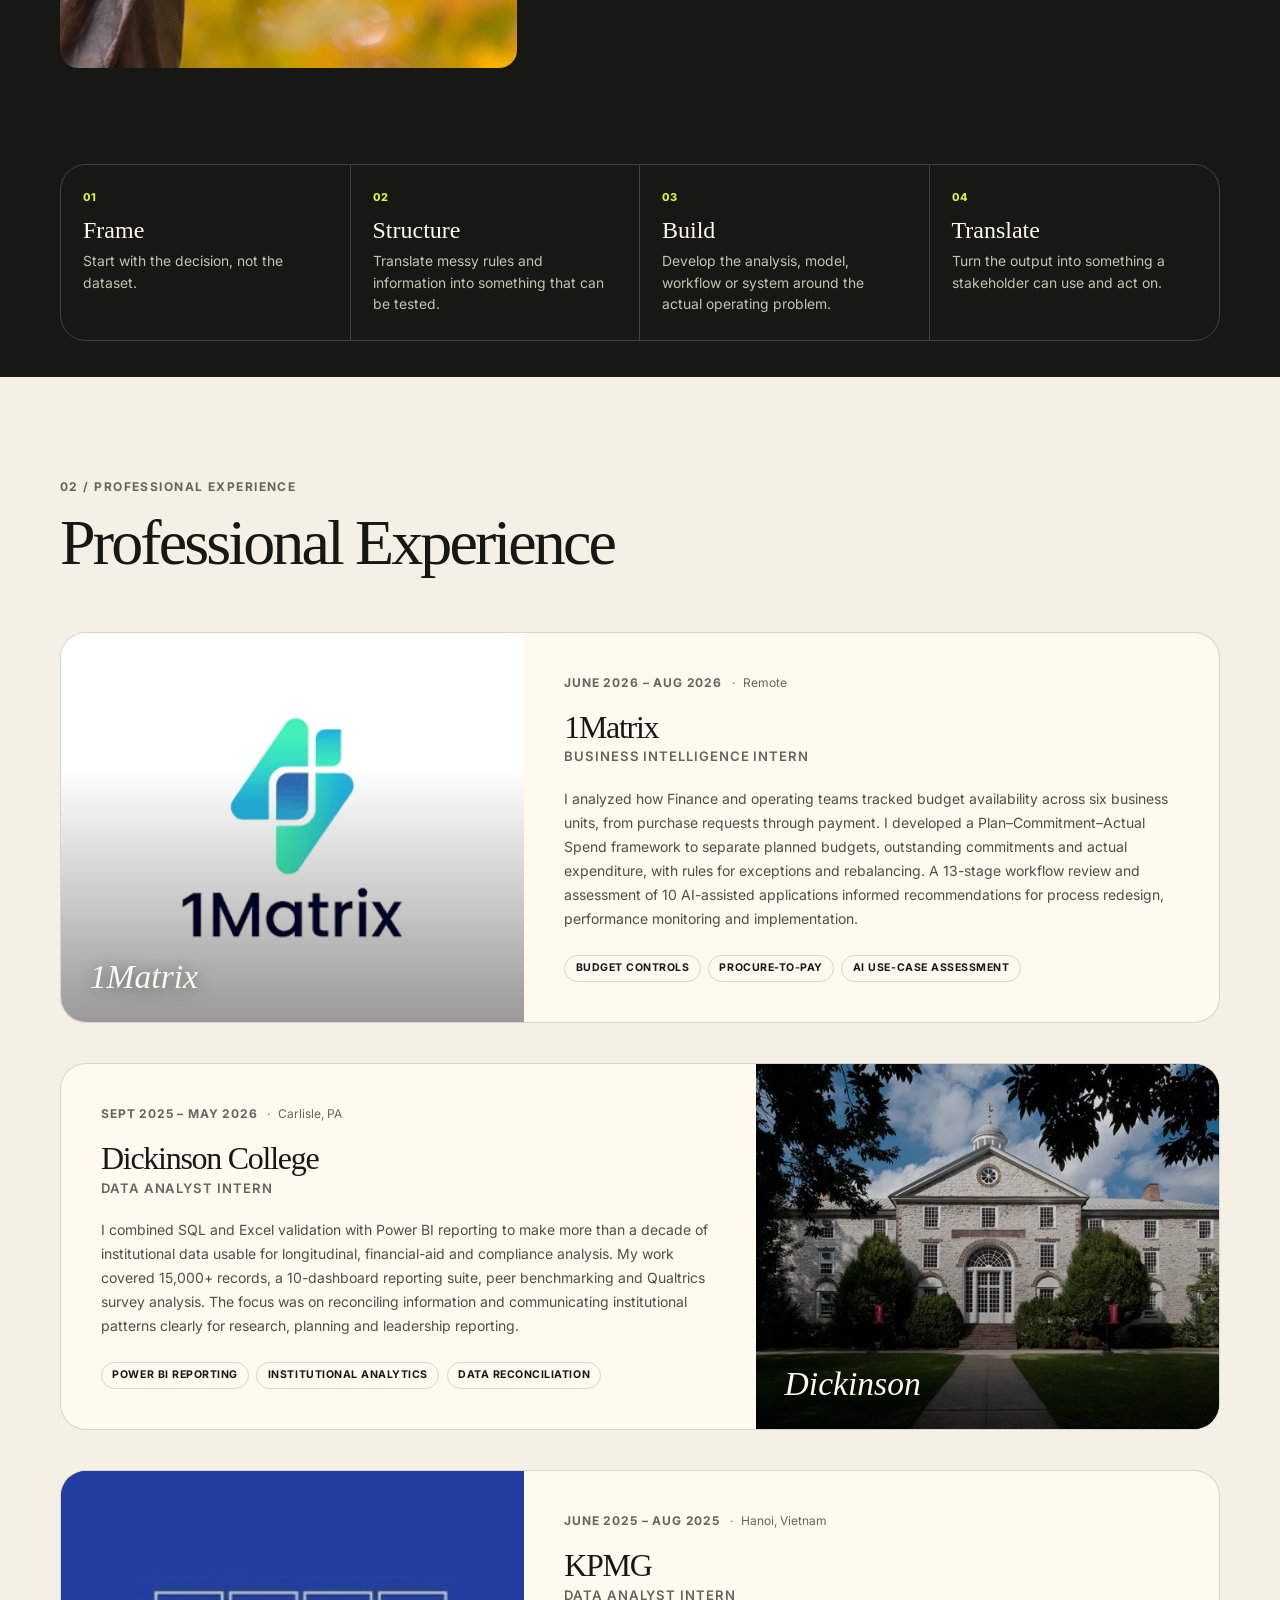
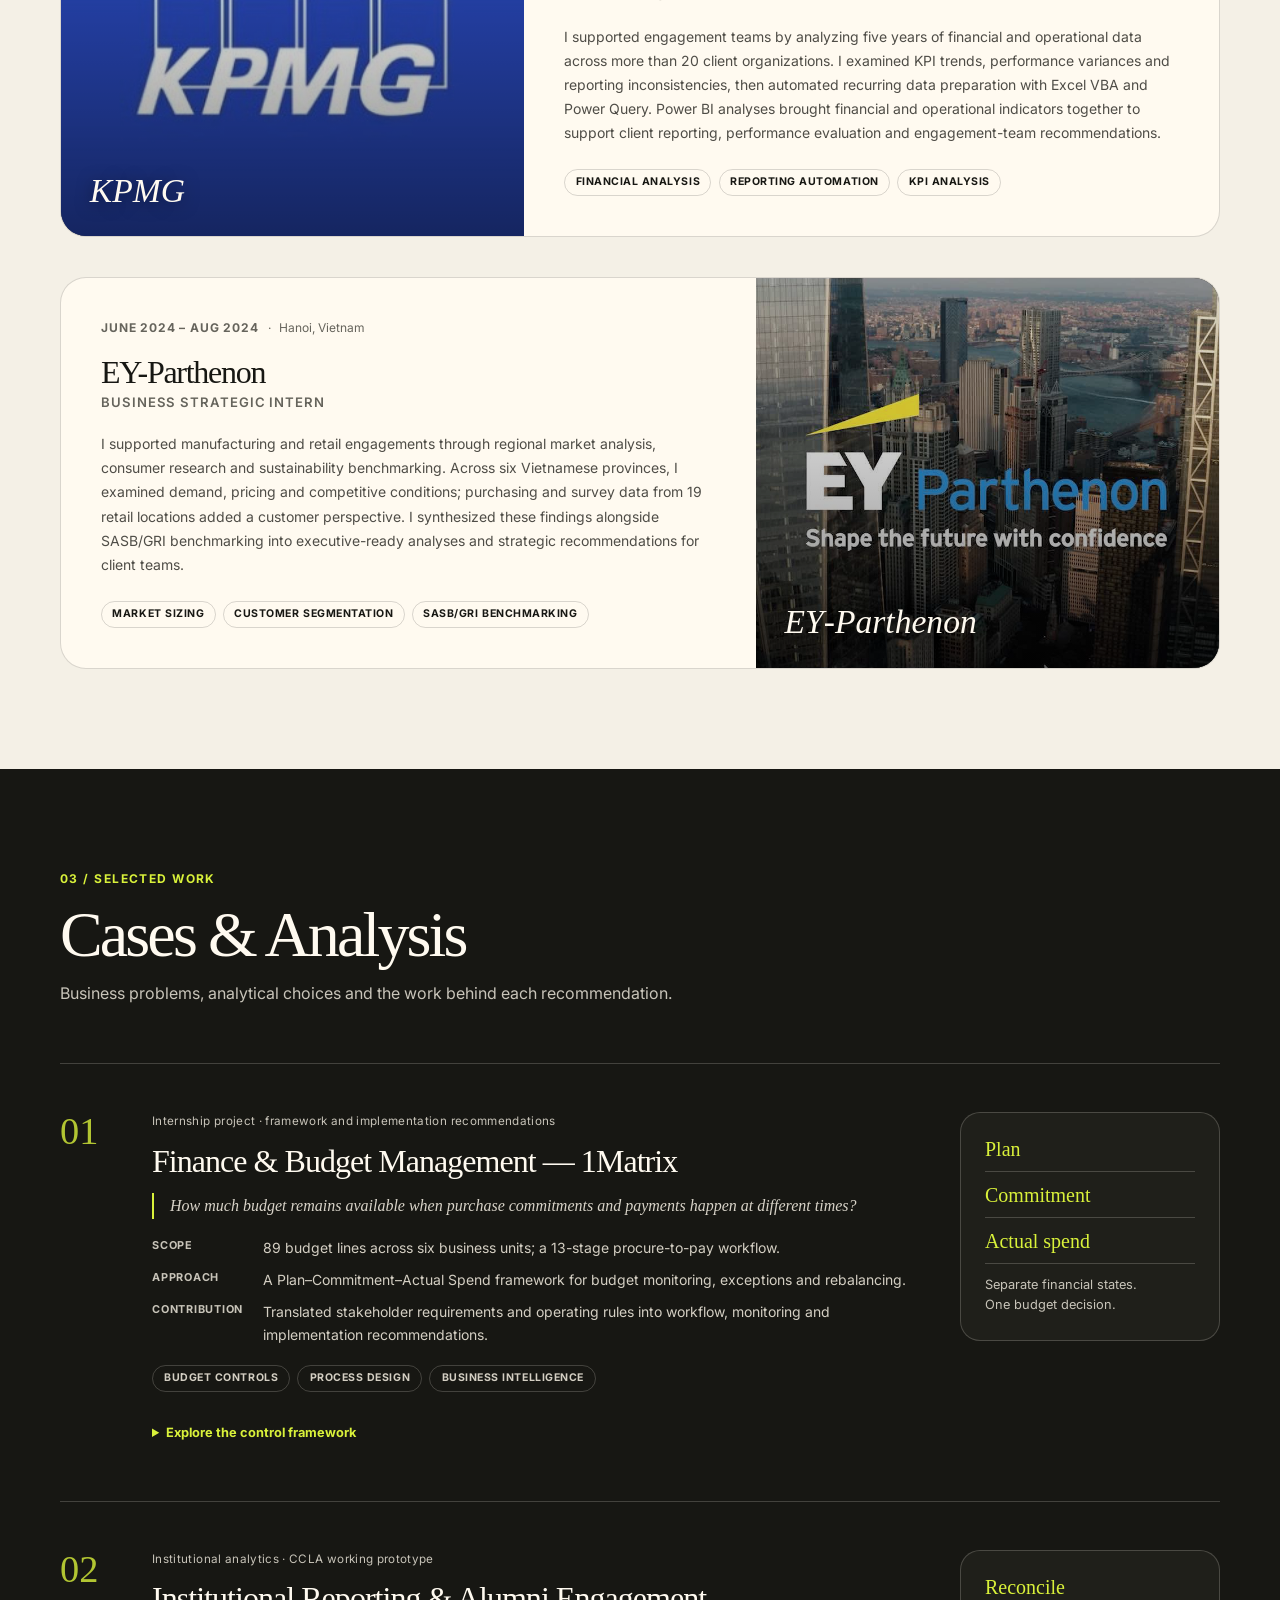
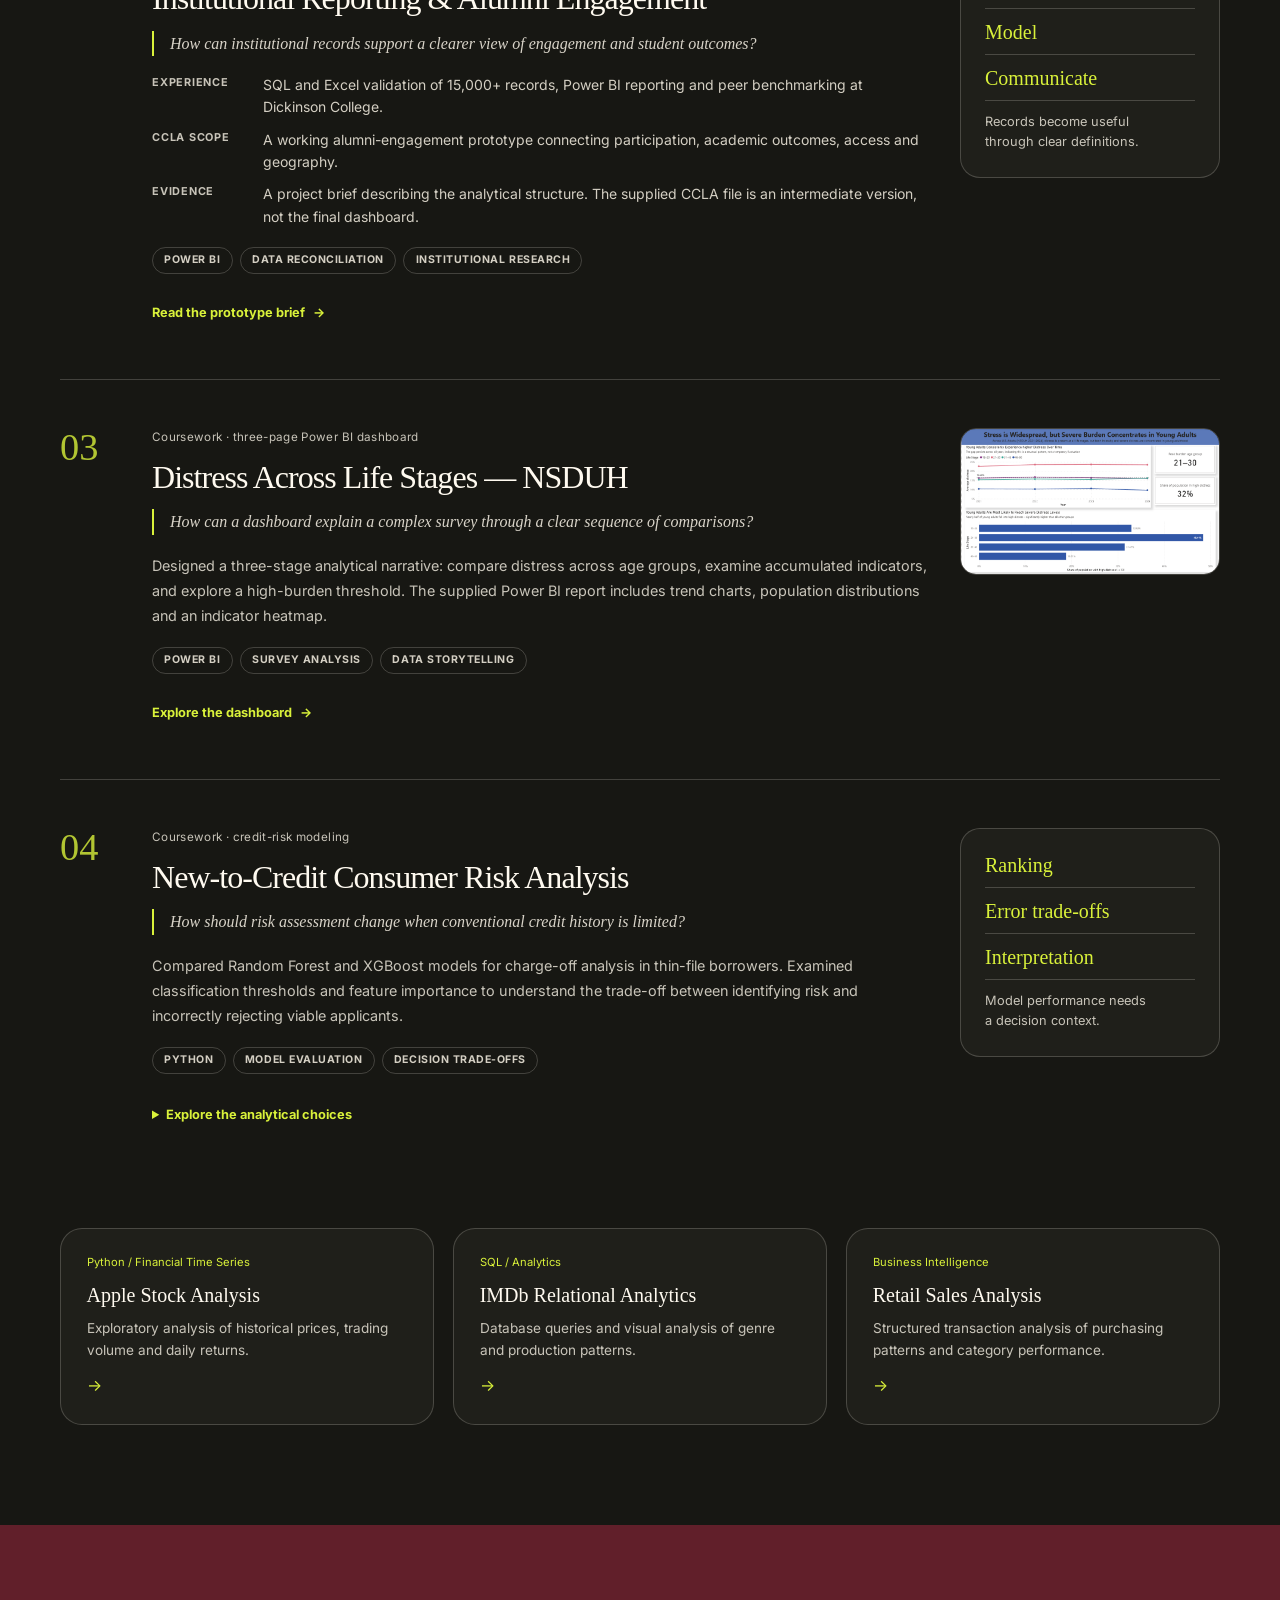
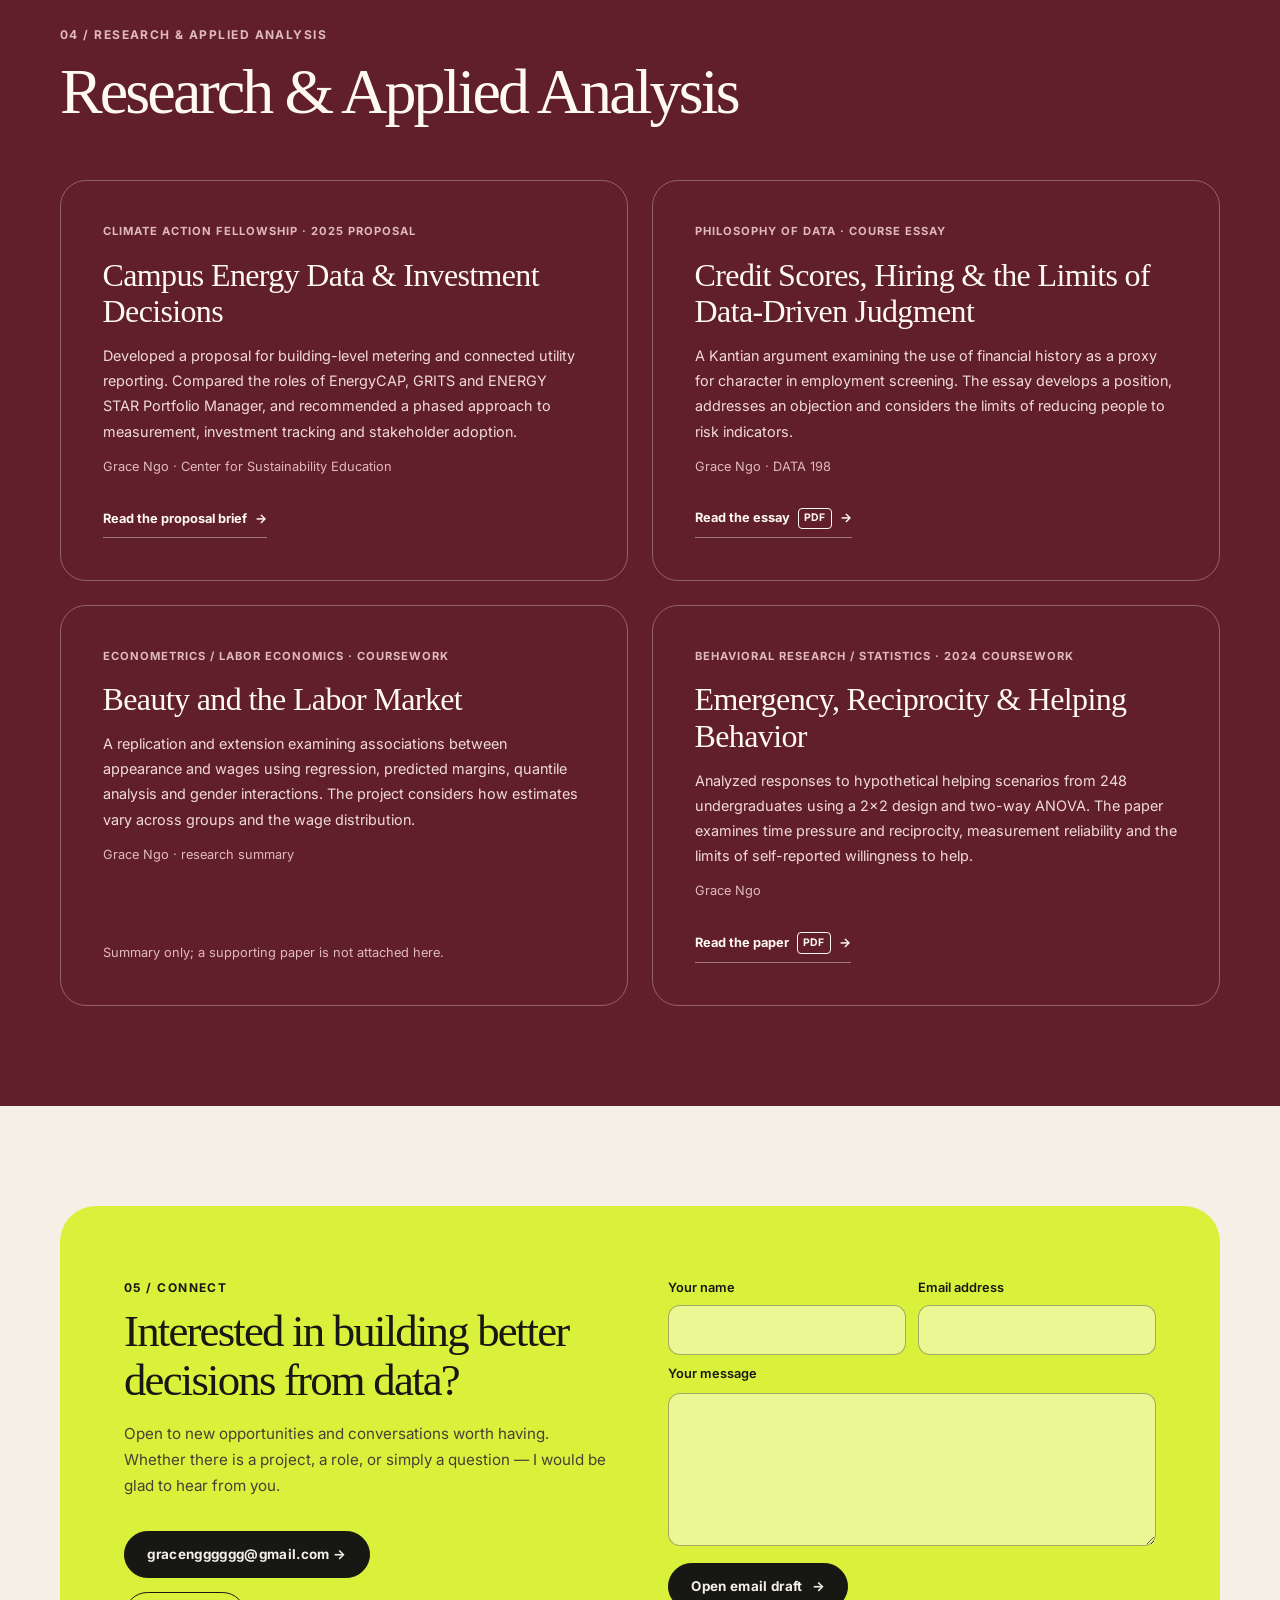
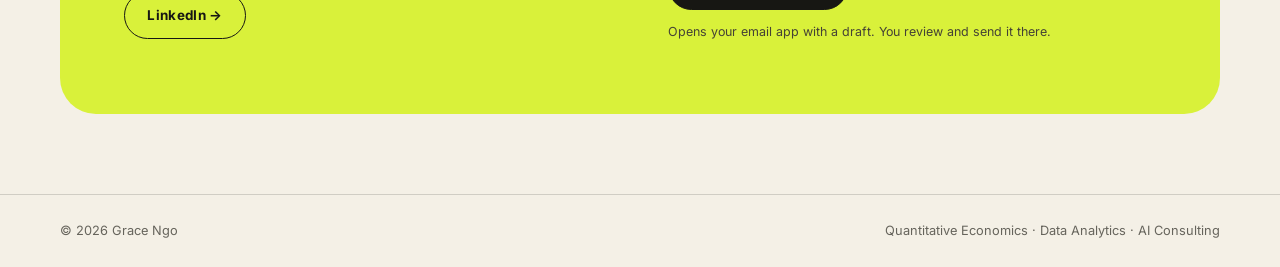
==== commit 2a38cb62: "Add portfolio evidence, fix logo fit and simplify site structure" ====
--- a/index.html
+++ b/index.html
@@ -15,14 +15,14 @@
   <link rel="stylesheet" href="css/style.css" />
   <link rel="preconnect" href="https://fonts.googleapis.com" />
   <link rel="preconnect" href="https://fonts.gstatic.com" crossorigin />
-  <link href="https://fonts.googleapis.com/css2?family=Inter:wght@300;400;500;600;700;800;900&family=Georgia&display=swap" rel="stylesheet" />
+  <link href="https://fonts.googleapis.com/css2?family=Inter:wght@400;500;600;700;800&display=swap" rel="stylesheet" />
 </head>
 <body>
 
-  <div class="cursor-dot" id="cursor-dot" aria-hidden="true"></div>
+  <a class="skip-link" href="#main-content">Skip to content</a>
 
   <!-- NAV -->
-  <nav class="navbar" id="navbar">
+  <nav class="navbar" id="navbar" aria-label="Main navigation">
     <div class="nav-inner">
       <a class="nav-brand" href="#home">Grace Ngo</a>
       <div class="nav-menu" id="nav-menu">
@@ -32,7 +32,7 @@
         <a href="#research" class="nav-link">Research</a>
         <a href="#contact" class="nav-link">Connect</a>
       </div>
-      <button class="nav-toggle" id="nav-toggle" aria-label="Toggle navigation">
+      <button class="nav-toggle" id="nav-toggle" type="button" aria-label="Open navigation" aria-controls="nav-menu" aria-expanded="false">
         <span class="bar"></span>
         <span class="bar"></span>
         <span class="bar"></span>
@@ -40,13 +40,14 @@
     </div>
   </nav>
 
+  <main id="main-content">
   <!-- HERO -->
   <section id="home" class="hero">
     <div class="hero-inner">
       <div class="hero-left reveal">
         <p class="eyebrow">Quantitative Economics &middot; Data Analytics &middot; AI Consulting</p>
         <h1 class="hero-name">Grace<br>Ngo</h1>
-        <p class="hero-desc">Working across financial systems, business intelligence, risk modeling, consulting and applied research &mdash; structuring complex problems and building analytical tools that support better decisions.</p>
+        <p class="hero-desc">I combine economics, business analytics and process design to make financial and operational decisions clearer. My work spans budget controls, management reporting and applied research. Dickinson College &middot; graduating May 2027.</p>
         <div class="hero-cta">
           <a href="#projects" class="btn btn-dark">Work &rarr;</a>
           <a href="https://www.linkedin.com/in/gracee-ngo/" class="btn btn-outline" target="_blank" rel="noopener">LinkedIn &rarr;</a>
@@ -54,7 +55,7 @@
       </div>
       <div class="hero-right reveal" style="transition-delay:.18s">
         <div class="profile-ring">
-          <img src="images/Profile.jpeg" alt="Grace Ngo" onerror="this.src='images/placeholder.svg'" />
+          <img src="images/Profile.jpeg" alt="Grace Ngo" data-fallback="images/placeholder.svg" />
         </div>
       </div>
     </div>
@@ -77,7 +78,7 @@
       </div>
       <div class="edu-grid">
         <div class="edu-img-col reveal">
-          <img src="images/Dickinson.jpg" alt="Dickinson College campus" class="edu-img" onerror="this.src='images/placeholder.svg'" />
+          <img src="images/Dickinson.jpg" alt="Dickinson College campus" class="edu-img" data-fallback="images/placeholder.svg" />
         </div>
         <div class="edu-content reveal" style="transition-delay:.15s">
           <p class="eyebrow acid-text">Dickinson College &middot; Carlisle, PA</p>
@@ -143,7 +144,7 @@
         <!-- 1Matrix -->
         <article class="exp-item reveal" aria-labelledby="experience-1matrix-company experience-1matrix-role">
           <div class="exp-img-panel logo-panel">
-            <img src="images/1matrix.png" alt="" loading="lazy" decoding="async" onerror="this.onerror=null;this.src='images/placeholder.svg'" />
+            <img src="images/1matrix.png" alt="" loading="lazy" decoding="async" data-fallback="images/placeholder.svg" />
             <div class="exp-img-overlay" aria-hidden="true">
               <span class="exp-co-name">1Matrix</span>
             </div>
@@ -167,7 +168,7 @@
         <!-- Dickinson College -->
         <article class="exp-item reveal" aria-labelledby="experience-dickinson-company experience-dickinson-role">
           <div class="exp-img-panel">
-            <img src="images/east-college.jpg" alt="" loading="lazy" decoding="async" onerror="this.onerror=null;this.src='images/placeholder.svg'" />
+            <img src="images/east-college.jpg" alt="" loading="lazy" decoding="async" data-fallback="images/placeholder.svg" />
             <div class="exp-img-overlay" aria-hidden="true">
               <span class="exp-co-name">Dickinson</span>
             </div>
@@ -191,7 +192,7 @@
         <!-- KPMG -->
         <article class="exp-item reveal" aria-labelledby="experience-kpmg-company experience-kpmg-role">
           <div class="exp-img-panel">
-            <img src="images/KPMG.jpeg" alt="" loading="lazy" decoding="async" onerror="this.onerror=null;this.src='images/placeholder.svg'" />
+            <img src="images/KPMG.jpeg" alt="" loading="lazy" decoding="async" data-fallback="images/placeholder.svg" />
             <div class="exp-img-overlay" aria-hidden="true">
               <span class="exp-co-name">KPMG</span>
             </div>
@@ -215,7 +216,7 @@
         <!-- EY-Parthenon -->
         <article class="exp-item reveal" aria-labelledby="experience-ey-company experience-ey-role">
           <div class="exp-img-panel">
-            <img src="images/EY-Parthenon.png" alt="" loading="lazy" decoding="async" onerror="this.onerror=null;this.src='images/placeholder.svg'" />
+            <img src="images/EY-Parthenon.png" alt="" loading="lazy" decoding="async" data-fallback="images/placeholder.svg" />
             <div class="exp-img-overlay" aria-hidden="true">
               <span class="exp-co-name">EY&#8209;Parthenon</span>
             </div>
@@ -241,222 +242,103 @@
   </section>
 
   <!-- SELECTED WORK -->
-  <section id="projects" class="section section-dark">
+  <section id="projects" class="section section-dark" aria-labelledby="projects-heading">
     <div class="wrap">
       <div class="section-head">
         <span class="section-label acid">03 / Selected Work</span>
-        <h2 class="section-title light">Cases &amp; Analysis</h2>
-        <p class="section-sub-light">Each case documents the problem, the analytical structure and the decision it was designed to support.</p>
-      </div>
-
-      <!-- Project 01 — 1Matrix Finance System -->
-      <article class="project-row reveal">
-        <div class="proj-num acid-text">01</div>
+        <h2 class="section-title light" id="projects-heading">Cases &amp; Analysis</h2>
+        <p class="section-sub-light">Business problems, analytical choices and the work behind each recommendation.</p>
+      </div>
+
+      <article class="project-row reveal" aria-labelledby="finance-title">
+        <span class="proj-num acid-text" aria-hidden="true">01</span>
         <div class="proj-main">
-          <h3 class="proj-title">Finance &amp; Budget Management System &mdash; 1Matrix</h3>
-          <p class="proj-q">&ldquo;Finance needed to know not only what had already been spent, but what had already been committed and what remained safe to spend before approving the next request.&rdquo;</p>
+          <p class="project-status">Internship project &middot; framework and implementation recommendations</p>
+          <h3 class="proj-title" id="finance-title">Finance &amp; Budget Management &mdash; 1Matrix</h3>
+          <p class="proj-q">How much budget remains available when purchase commitments and payments happen at different times?</p>
           <dl class="case-lines">
-            <dt>Scale</dt><dd>100 budget lines &middot; 6 business units &middot; 13-step workflow</dd>
-            <dt>Architecture</dt><dd>Plan &rarr; Commitment &rarr; Actual model across the PR &rarr; PO &rarr; GR &rarr; Payment lifecycle</dd>
-            <dt>Prototype</dt><dd>Excel-based financial structure &middot; budget controls &middot; management dashboard mockups</dd>
-            <dt>Output</dt><dd>Dashboard views, approval logic, role permissions and Odoo implementation requirements</dd>
+            <dt>Scope</dt><dd>89 budget lines across six business units; a 13-stage procure-to-pay workflow.</dd>
+            <dt>Approach</dt><dd>A Plan&ndash;Commitment&ndash;Actual Spend framework for budget monitoring, exceptions and rebalancing.</dd>
+            <dt>Contribution</dt><dd>Translated stakeholder requirements and operating rules into workflow, monitoring and implementation recommendations.</dd>
           </dl>
-          <div class="proj-tags">
-            <span class="ptag">Financial Systems</span>
-            <span class="ptag">Budget Architecture</span>
-            <span class="ptag">Process Design</span>
-            <span class="ptag">Dashboard Prototyping</span>
-            <span class="ptag">Odoo</span>
-          </div>
-          <button class="expand-btn" data-target="detail-finance">Open case study &darr;</button>
-          <div class="case-detail" id="detail-finance">
+          <div class="proj-tags"><span class="ptag">Budget Controls</span><span class="ptag">Process Design</span><span class="ptag">Business Intelligence</span></div>
+          <details class="case-disclosure">
+            <summary>Explore the control framework</summary>
             <div class="detail-grid detail-grid-2">
-              <div class="detail-box">
-                <strong>Problem</strong>
-                <p>Fragmented PRs, POs, GRs and payment timing made it impossible to distinguish planned spend, committed exposure and actual cash movement. Finance could not reliably answer: what is genuinely available to spend right now?</p>
-              </div>
-              <div class="detail-box">
-                <strong>Control Logic</strong>
-                <p>Plan &minus; outstanding commitments &minus; actual spend = genuinely available budget. Financial exposure transfers between stages rather than being counted repeatedly. One PR can split into multiple POs; one PO into multiple GRs.</p>
-              </div>
-              <div class="detail-box">
-                <strong>Management Views</strong>
-                <p>Budget health &middot; monthly utilization &middot; PR/PO/GR drilldowns &middot; approval queues &middot; budget transfers &middot; quarter-end review &middot; period controls &middot; role permissions.</p>
-              </div>
-              <div class="detail-box">
-                <strong>AI Roadmap</strong>
-                <p>Duplicate PR detection &middot; burn-rate monitoring &middot; anomaly detection &middot; approval summarization &middot; contract extraction &middot; PO-to-contract validation &middot; GR document reconciliation &middot; cash-flow forecasting. Final approvals and payments remain human-controlled.</p>
-              </div>
-            </div>
-          </div>
-        </div>
-        <div class="proj-visual budget-vis" aria-hidden="true">
-          <div class="budget-sheet"></div>
-          <div class="budget-dash"></div>
-        </div>
+              <div class="detail-box"><h4>Separate the stages</h4><p>Track planned budgets, outstanding commitments and recorded spending separately, so an expenditure is not counted repeatedly as it moves through the procurement process.</p></div>
+              <div class="detail-box"><h4>Make exceptions explicit</h4><p>Define approval, exception and rebalancing rules alongside the calculation, rather than treating a dashboard total as the whole decision.</p></div>
+              <div class="detail-box"><h4>Assess AI applications</h4><p>Evaluated 10 AI-assisted applications and their potential contribution to workflow redesign and performance monitoring.</p></div>
+              <div class="detail-box"><h4>Define the deliverable</h4><p>The portfolio describes framework design and implementation recommendations. It does not claim a deployed enterprise system or measured savings.</p></div>
+            </div>
+          </details>
+        </div>
+        <aside class="project-aside" aria-label="Framework stages"><span>Plan</span><span>Commitment</span><span>Actual spend</span><p>Separate financial states.<br>One budget decision.</p></aside>
       </article>
 
-      <!-- Project 02 — Credit Risk -->
-      <article class="project-row reveal">
-        <div class="proj-num acid-text">02</div>
+      <article class="project-row reveal" aria-labelledby="institutional-title">
+        <span class="proj-num acid-text" aria-hidden="true">02</span>
         <div class="proj-main">
-          <h3 class="proj-title">New-to-Credit Consumer Risk Underwriting Model</h3>
-          <p class="proj-q">&ldquo;How can a lender assess charge-off risk when conventional credit history is limited or absent?&rdquo;</p>
+          <p class="project-status">Institutional analytics &middot; CCLA working prototype</p>
+          <h3 class="proj-title" id="institutional-title">Institutional Reporting &amp; Alumni Engagement</h3>
+          <p class="proj-q">How can institutional records support a clearer view of engagement and student outcomes?</p>
           <dl class="case-lines">
-            <dt>Data</dt><dd>2,000 borrowers &middot; 27 variables &middot; 14.15% baseline charge-off rate &middot; 41.5% without FICO</dd>
-            <dt>Models</dt><dd>Random Forest and XGBoost</dd>
-            <dt>Threshold</dt><dd>70% classification &mdash; reduce false rejection of viable borrowers while preserving underwriting discipline</dd>
-            <dt>Result</dt><dd>Random Forest AUC-ROC 0.953 &middot; Recent delinquency and checking-asset signals ranked above FICO</dd>
+            <dt>Experience</dt><dd>SQL and Excel validation of 15,000+ records, Power BI reporting and peer benchmarking at Dickinson College.</dd>
+            <dt>CCLA scope</dt><dd>A working alumni-engagement prototype connecting participation, academic outcomes, access and geography.</dd>
+            <dt>Evidence</dt><dd>A project brief describing the analytical structure. The supplied CCLA file is an intermediate version, not the final dashboard.</dd>
           </dl>
-          <div class="proj-tags">
-            <span class="ptag">Predictive Modeling</span>
-            <span class="ptag">Risk Decisioning</span>
-            <span class="ptag">Threshold Optimization</span>
-            <span class="ptag">Machine Learning</span>
-          </div>
-          <button class="expand-btn" data-target="detail-risk">Open case study &darr;</button>
-          <div class="case-detail" id="detail-risk">
-            <div class="detail-grid">
-              <div class="detail-box">
-                <strong>Data Constraint</strong>
-                <p>41.5% of borrowers had no FICO score. Missingness was a defining characteristic of the target population, not a routine data-quality issue.</p>
-              </div>
-              <div class="detail-box">
-                <strong>Model Selection</strong>
-                <p>Random Forest preferred over XGBoost for producing fewer false-positive rejections during validation, better preserving portfolio access for creditworthy thin-file borrowers.</p>
-              </div>
-              <div class="detail-box">
-                <strong>Business Insight</strong>
-                <p>Recent repayment behavior and liquidity signals carried more useful underwriting information than traditional FICO scoring for thin-file borrowers, reframing how credit decisions could be made for this segment.</p>
-              </div>
-            </div>
-          </div>
-          <a href="https://github.com/gracengg" class="proj-link" target="_blank" rel="noopener">View on GitHub &rarr;</a>
-        </div>
-        <div class="proj-visual" aria-hidden="true">
-          <div class="chart-bars">
-            <span style="--h:45%"></span>
-            <span style="--h:62%"></span>
-            <span style="--h:55%"></span>
-            <span style="--h:78%"></span>
-            <span style="--h:70%"></span>
-            <span style="--h:95%"></span>
-          </div>
-          <p class="chart-label">AUC &nbsp;0.953</p>
-        </div>
+          <div class="proj-tags"><span class="ptag">Power BI</span><span class="ptag">Data Reconciliation</span><span class="ptag">Institutional Research</span></div>
+          <a class="proj-link" href="case-studies/institutional-analytics.html">Read the prototype brief <span aria-hidden="true">&rarr;</span></a>
+        </div>
+        <aside class="project-aside" aria-label="Reporting workflow"><span>Reconcile</span><span>Model</span><span>Communicate</span><p>Records become useful<br>through clear definitions.</p></aside>
       </article>
 
-      <!-- Project 03 — Dickinson Power BI -->
-      <article class="project-row reveal">
-        <div class="proj-num acid-text">03</div>
+      <article class="project-row project-row-evidence reveal" aria-labelledby="nsduh-title">
+        <span class="proj-num acid-text" aria-hidden="true">03</span>
         <div class="proj-main">
-          <h3 class="proj-title">Institutional Analytics &amp; Power BI &mdash; Dickinson College</h3>
-          <p class="proj-q">&ldquo;How do fragmented institutional records become useful leadership reporting?&rdquo;</p>
-          <dl class="case-lines">
-            <dt>Foundation</dt><dd>15,000+ records &middot; 10+ years of institutional data</dd>
-            <dt>Reporting</dt><dd>10 interactive Power BI dashboards &middot; academic, financial, alumni and departmental metrics</dd>
-            <dt>Benchmarking</dt><dd>30+ peer institutions &middot; CCLA Alumni Dashboard</dd>
-            <dt>Outcomes</dt><dd>25% increase in alumni survey response &middot; $50,000+ in fundraising initiatives supported</dd>
-          </dl>
-          <div class="proj-tags">
-            <span class="ptag">Power BI</span>
-            <span class="ptag">SQL</span>
-            <span class="ptag">Institutional Reporting</span>
-            <span class="ptag">Data Quality</span>
-            <span class="ptag">Qualtrics</span>
-          </div>
-        </div>
-        <div class="proj-visual bi-vis" aria-hidden="true">
-          <div class="bi-wide"></div>
-          <div class="bi-chart"></div>
-          <div class="bi-block"></div>
-          <div class="bi-block"></div>
-        </div>
+          <p class="project-status">Coursework &middot; three-page Power BI dashboard</p>
+          <h3 class="proj-title" id="nsduh-title">Distress Across Life Stages &mdash; NSDUH</h3>
+          <p class="proj-q">How can a dashboard explain a complex survey through a clear sequence of comparisons?</p>
+          <p class="proj-desc">Designed a three-stage analytical narrative: compare distress across age groups, examine accumulated indicators, and explore a high-burden threshold. The supplied Power BI report includes trend charts, population distributions and an indicator heatmap.</p>
+          <div class="proj-tags"><span class="ptag">Power BI</span><span class="ptag">Survey Analysis</span><span class="ptag">Data Storytelling</span></div>
+          <a class="proj-link" href="case-studies/nsduh-dashboard.html">Explore the dashboard <span aria-hidden="true">&rarr;</span></a>
+        </div>
+        <a class="project-preview" href="case-studies/nsduh-dashboard.html" aria-label="Open the NSDUH dashboard case study"><img src="images/projects/nsduh-stress.png" alt="Coursework dashboard comparing distress across four age groups and the years 2021 to 2024." width="1730" height="970" loading="lazy" decoding="async" /></a>
       </article>
 
-      <!-- Project 04 — Stock & Macro -->
-      <article class="project-row reveal">
-        <div class="proj-num acid-text">04</div>
+      <article class="project-row reveal" aria-labelledby="risk-title">
+        <span class="proj-num acid-text" aria-hidden="true">04</span>
         <div class="proj-main">
-          <h3 class="proj-title">Stock Market &amp; Macroeconomic Analysis</h3>
-          <p class="proj-q">&ldquo;How do changing macroeconomic conditions alter the context in which market and firm-level performance should be interpreted?&rdquo;</p>
-          <dl class="case-lines">
-            <dt>Data</dt><dd>Market data &middot; FRED macroeconomic indicators</dd>
-            <dt>Signals</dt><dd>Inflation &middot; interest rates &middot; recession conditions &middot; monetary policy</dd>
-            <dt>Method</dt><dd>API integration &middot; time-series validation &middot; date-key standardization &middot; reproducible Python workflow</dd>
-            <dt>Use</dt><dd>Compare market behavior across changing economic regimes</dd>
-          </dl>
-          <div class="proj-tags">
-            <span class="ptag">Python</span>
-            <span class="ptag">FRED API</span>
-            <span class="ptag">Time-Series</span>
-            <span class="ptag">Econometrics</span>
-            <span class="ptag">Financial Analysis</span>
-          </div>
-          <a href="https://github.com/gracengg" class="proj-link" target="_blank" rel="noopener">View on GitHub &rarr;</a>
-        </div>
-        <div class="proj-visual market-vis" aria-hidden="true">
-          <p class="market-label">Market &amp; macro signals</p>
-        </div>
+          <p class="project-status">Coursework &middot; credit-risk modeling</p>
+          <h3 class="proj-title" id="risk-title">New-to-Credit Consumer Risk Analysis</h3>
+          <p class="proj-q">How should risk assessment change when conventional credit history is limited?</p>
+          <p class="proj-desc">Compared Random Forest and XGBoost models for charge-off analysis in thin-file borrowers. Examined classification thresholds and feature importance to understand the trade-off between identifying risk and incorrectly rejecting viable applicants.</p>
+          <div class="proj-tags"><span class="ptag">Python</span><span class="ptag">Model Evaluation</span><span class="ptag">Decision Trade-offs</span></div>
+          <details class="case-disclosure"><summary>Explore the analytical choices</summary><div class="detail-grid">
+            <div class="detail-box"><h4>Limited history</h4><p>Consider how missing credit information affects the interpretation of a model score.</p></div>
+            <div class="detail-box"><h4>Threshold choice</h4><p>Evaluate the consequences of different error types instead of treating a default classification threshold as a business policy.</p></div>
+            <div class="detail-box"><h4>Evaluation</h4><p>Distinguish ranking performance, precision and recall. The analysis is an academic exercise, not a production lending system.</p></div>
+          </div></details>
+        </div>
+        <aside class="project-aside" aria-label="Evaluation considerations"><span>Ranking</span><span>Error trade-offs</span><span>Interpretation</span><p>Model performance needs<br>a decision context.</p></aside>
       </article>
 
-      <!-- Additional Projects -->
-      <div class="mini-projects reveal">
-        <a href="https://github.com/gracengg/Relational_Database_Analytics_IMDb" class="mini-card" target="_blank" rel="noopener">
-          <small>Applied SQL / Analytics</small>
-          <h4>Relational Database Analytics &mdash; IMDb</h4>
-          <p>Genre trends and production patterns across the full IMDb dataset using SQL and Python visualization.</p>
-          <span class="mini-arrow" aria-hidden="true">&rarr;</span>
-        </a>
-        <a href="https://github.com/gracengg/Library_System_Management" class="mini-card" target="_blank" rel="noopener">
-          <small>Database Design</small>
-          <h4>Library System Management</h4>
-          <p>Multi-branch schema with data integrity enforcement, CRUD operations and CTAS reporting.</p>
-          <span class="mini-arrow" aria-hidden="true">&rarr;</span>
-        </a>
-        <a href="https://github.com/gracengg/Apple_Stock_Analysis" class="mini-card" target="_blank" rel="noopener">
-          <small>Python / APIs</small>
-          <h4>API-Based Stock Market Analysis</h4>
-          <p>Reproducible pipeline integrating external market data with AAPL stock prices for systematic analysis.</p>
-          <span class="mini-arrow" aria-hidden="true">&rarr;</span>
-        </a>
-        <a href="https://github.com/gracengg/Retail_Sales_Project_SQL" class="mini-card" target="_blank" rel="noopener">
-          <small>Business Intelligence</small>
-          <h4>Retail Sales Business Intelligence</h4>
-          <p>Structured retail transaction database uncovering customer behavior patterns and category performance trends.</p>
-          <span class="mini-arrow" aria-hidden="true">&rarr;</span>
-        </a>
-      </div>
-
+      <div class="mini-projects reveal" aria-label="Additional analytical work">
+        <a href="https://github.com/gracengg/Apple_Stock_Analysis" class="mini-card" target="_blank" rel="noopener noreferrer"><small>Python / Financial Time Series</small><h3>Apple Stock Analysis</h3><p>Exploratory analysis of historical prices, trading volume and daily returns.</p><span class="mini-arrow" aria-hidden="true">&rarr;</span></a>
+        <a href="https://github.com/gracengg/Relational_Database_Analytics_IMDb" class="mini-card" target="_blank" rel="noopener noreferrer"><small>SQL / Analytics</small><h3>IMDb Relational Analytics</h3><p>Database queries and visual analysis of genre and production patterns.</p><span class="mini-arrow" aria-hidden="true">&rarr;</span></a>
+        <a href="https://github.com/gracengg/Retail_Sales_Project_SQL" class="mini-card" target="_blank" rel="noopener noreferrer"><small>Business Intelligence</small><h3>Retail Sales Analysis</h3><p>Structured transaction analysis of purchasing patterns and category performance.</p><span class="mini-arrow" aria-hidden="true">&rarr;</span></a>
+      </div>
     </div>
   </section>
 
   <!-- RESEARCH -->
-  <section id="research" class="section section-wine">
-    <div class="wrap">
-      <div class="section-head">
-        <span class="section-label light-muted">04 / Research &amp; Applied Analysis</span>
-        <h2 class="section-title light">Research &amp; Applied Analysis</h2>
-      </div>
+  <section id="research" class="section section-wine" aria-labelledby="research-heading">
+    <div class="wrap">
+      <div class="section-head"><span class="section-label light-muted">04 / Research &amp; Applied Analysis</span><h2 class="section-title light" id="research-heading">Research &amp; Applied Analysis</h2></div>
       <div class="research-grid">
-        <article class="research-card reveal">
-          <div>
-            <p class="research-type">Econometrics / Labor Economics &middot; 2025</p>
-            <h3 class="research-title">Beauty and the Labor Market &mdash; Replication &amp; Extension</h3>
-            <p class="research-desc">This study examined whether an economically irrelevant characteristic affects wages after controlling for human capital and demographics. Using 1,260 worker observations, OLS, predicted margins, quantile regression and gender interactions, the analysis found a significant wage penalty of approximately 13.3% for below-average appearance, increasing to roughly 23% near the 90th wage percentile, with no comparable statistically reliable above-average appearance premium.</p>
-            <p class="research-author">Grace Ngo</p>
-          </div>
-          <a href="publications/paper2.pdf" class="research-link">Read Paper &rarr;</a>
-        </article>
-        <article class="research-card reveal" style="transition-delay:.1s">
-          <div>
-            <p class="research-type">Behavioral Research / Statistics &middot; 2024</p>
-            <h3 class="research-title">The Effects of Emergency and Potential Reciprocity on Helping Behavior</h3>
-            <p class="research-desc">This study examined what changes a person&rsquo;s willingness to help when already under pressure. In a randomized 2&times;2 study with 248 undergraduate participants, time pressure reduced willingness to help while reciprocity produced a larger positive effect, with the two factors operating independently.</p>
-            <p class="research-author">Grace Ngo</p>
-          </div>
-          <a href="publications/paper1.pdf" class="research-link">Read Paper &rarr;</a>
-        </article>
+        <article class="research-card reveal"><div><p class="research-type">Climate Action Fellowship &middot; 2025 proposal</p><h3 class="research-title">Campus Energy Data &amp; Investment Decisions</h3><p class="research-desc">Developed a proposal for building-level metering and connected utility reporting. Compared the roles of EnergyCAP, GRITS and ENERGY STAR Portfolio Manager, and recommended a phased approach to measurement, investment tracking and stakeholder adoption.</p><p class="research-author">Grace Ngo &middot; Center for Sustainability Education</p></div><a href="case-studies/campus-energy.html" class="research-link">Read the proposal brief <span aria-hidden="true">&rarr;</span></a></article>
+        <article class="research-card reveal"><div><p class="research-type">Philosophy of Data &middot; course essay</p><h3 class="research-title">Credit Scores, Hiring &amp; the Limits of Data-Driven Judgment</h3><p class="research-desc">A Kantian argument examining the use of financial history as a proxy for character in employment screening. The essay develops a position, addresses an objection and considers the limits of reducing people to risk indicators.</p><p class="research-author">Grace Ngo &middot; DATA 198</p></div><a href="publications/credit-hiring-ethics.pdf" class="research-link">Read the essay <span class="file-type">PDF</span> <span aria-hidden="true">&rarr;</span></a></article>
+        <article class="research-card reveal"><div><p class="research-type">Econometrics / Labor Economics &middot; coursework</p><h3 class="research-title">Beauty and the Labor Market</h3><p class="research-desc">A replication and extension examining associations between appearance and wages using regression, predicted margins, quantile analysis and gender interactions. The project considers how estimates vary across groups and the wage distribution.</p><p class="research-author">Grace Ngo &middot; research summary</p></div><p class="research-note">Summary only; a supporting paper is not attached here.</p></article>
+        <article class="research-card reveal"><div><p class="research-type">Behavioral Research / Statistics &middot; 2024 coursework</p><h3 class="research-title">Emergency, Reciprocity &amp; Helping Behavior</h3><p class="research-desc">Analyzed responses to hypothetical helping scenarios from 248 undergraduates using a 2&times;2 design and two-way ANOVA. The paper examines time pressure and reciprocity, measurement reliability and the limits of self-reported willingness to help.</p><p class="research-author">Grace Ngo</p></div><a href="publications/paper1.pdf" class="research-link">Read the paper <span class="file-type">PDF</span> <span aria-hidden="true">&rarr;</span></a></article>
       </div>
     </div>
   </section>
@@ -471,22 +353,24 @@
           <p class="contact-sub">Open to new opportunities and conversations worth having. Whether there is a project, a role, or simply a question &mdash; I would be glad to hear from you.</p>
           <div class="contact-links">
             <a href="mailto:gracengggggg@gmail.com" class="btn btn-dark">gracengggggg@gmail.com &rarr;</a>
-            <a href="https://www.linkedin.com/in/gracee-ngo/" class="btn btn-outline-dark" target="_blank" rel="noopener">LinkedIn &rarr;</a>
+            <a href="https://www.linkedin.com/in/gracee-ngo/" class="btn btn-outline" target="_blank" rel="noopener">LinkedIn &rarr;</a>
           </div>
         </div>
         <div class="contact-right">
-          <form class="contact-form" id="contact-form" novalidate>
+          <form class="contact-form" id="contact-form" action="mailto:gracengggggg@gmail.com" method="get">
             <div class="cf-row">
-              <input type="text" id="cf-name" placeholder="Your name" autocomplete="name" />
-              <input type="email" id="cf-email" placeholder="Email address" autocomplete="email" />
-            </div>
-            <textarea id="cf-msg" rows="5" placeholder="Your message"></textarea>
-            <button type="submit" class="btn btn-dark">Send Message &rarr;</button>
+              <div class="field"><label for="cf-name">Your name</label><input type="text" id="cf-name" name="name" autocomplete="name" required maxlength="120" /></div>
+              <div class="field"><label for="cf-email">Email address</label><input type="email" id="cf-email" name="email" autocomplete="email" required maxlength="254" /></div>
+            </div>
+            <label for="cf-msg">Your message</label><textarea id="cf-msg" name="body" rows="5" required maxlength="5000" aria-describedby="contact-note"></textarea>
+            <button type="submit" class="btn btn-dark">Open email draft <span aria-hidden="true">&rarr;</span></button><p id="contact-note" class="form-note">Opens your email app with a draft. You review and send it there.</p>
           </form>
         </div>
       </div>
     </div>
   </section>
+
+  </main>
 
   <footer class="site-footer">
     <div class="wrap footer-inner">
@@ -495,6 +379,6 @@
     </div>
   </footer>
 
-  <script src="js/script.js"></script>
+  <script src="js/script.js" defer></script>
 </body>
 </html>
--- a/css/style.css
+++ b/css/style.css
@@ -1,915 +1,246 @@
-/* ═══════════════════════════════════════════════
-   GRACE NGO — PORTFOLIO  (editorial redesign)
-   ═══════════════════════════════════════════════ */
-
-/* ─── DESIGN TOKENS ─────────────────────────── */
+/* Grace Ngo — shared site styles. Components precede responsive overrides. */
+
+/* 1. Tokens, reset and accessibility */
 :root {
-  --paper:  #f4f0e6;
-  --ink:    #171713;
-  --acid:   #d9f13a;
-  --wine:   #611f2a;
-  --cream:  #fffaf0;
-  --muted:  #6f6d64;
-  --card:   #ebe6da;
-
-  --line:       rgba(23,23,19,.13);
-  --line-light: rgba(244,240,230,.18);
-
+  --paper: #f4f0e6;
+  --ink: #171713;
+  --acid: #d9f13a;
+  --wine: #611f2a;
+  --cream: #fffaf0;
+  --muted: #66645c;
+  --card: #ebe6da;
+  --line: rgba(23, 23, 19, .16);
+  --line-light: rgba(244, 240, 230, .2);
   --serif: Georgia, 'Times New Roman', serif;
-  --sans:  Inter, ui-sans-serif, system-ui, -apple-system, 'Segoe UI', sans-serif;
-
-  --ease: cubic-bezier(.16,1,.3,1);
+  --sans: Inter, ui-sans-serif, system-ui, -apple-system, 'Segoe UI', sans-serif;
+  --ease: cubic-bezier(.16, 1, .3, 1);
   --max: 1160px;
 }
-
-/* ─── RESET ──────────────────────────────────── */
 *, *::before, *::after { box-sizing: border-box; margin: 0; padding: 0; }
-html { font-size: 16px; scroll-behavior: smooth; }
-body {
-  background: var(--paper);
-  color: var(--ink);
-  font-family: var(--sans);
-  line-height: 1.6;
-  -webkit-font-smoothing: antialiased;
-  overflow-x: hidden;
-}
+html { font-size: 16px; scroll-behavior: smooth; scroll-padding-top: 90px; }
+body { background: var(--paper); color: var(--ink); font: 400 1rem / 1.6 var(--sans); -webkit-font-smoothing: antialiased; }
 a { color: inherit; text-decoration: none; }
 img { display: block; max-width: 100%; }
 ul { list-style: none; }
-button { font-family: inherit; }
-
-/* ─── FOCUS ──────────────────────────────────── */
-*:focus-visible { outline: 2px solid var(--acid); outline-offset: 3px; }
-
-/* ─── LAYOUT ─────────────────────────────────── */
-.wrap { width: min(var(--max), calc(100% - 44px)); margin: 0 auto; }
-.section { padding: 100px 0; }
-
-/* ─── SCROLL REVEAL ──────────────────────────── */
-.reveal {
-  opacity: 0;
-  transform: translateY(30px);
-  transition: opacity .85s var(--ease), transform .85s var(--ease);
-}
-.reveal.visible { opacity: 1; transform: translateY(0); }
-
-/* ─── EYEBROW / LABELS ───────────────────────── */
-.eyebrow {
-  font-size: .78rem;
-  font-weight: 700;
-  text-transform: uppercase;
-  letter-spacing: .12em;
-  color: var(--muted);
-  display: block;
-  margin-bottom: .6rem;
-}
-.eyebrow.acid-text { color: var(--acid); }
-.eyebrow.ink       { color: var(--ink); opacity: .65; }
-
-.section-label {
-  font-size: .75rem;
-  font-weight: 800;
-  text-transform: uppercase;
-  letter-spacing: .15em;
-  display: block;
-  margin-bottom: .9rem;
-}
-.section-label.acid        { color: var(--acid); }
-.section-label.muted       { color: var(--muted); }
-.section-label.light-muted { color: rgba(255,250,240,.5); }
-
+button, input, textarea { font: inherit; }
+button, summary { cursor: pointer; }
+:focus-visible { outline: 3px solid var(--wine); outline-offset: 4px; }
+:is(.section-dark, .section-wine) :focus-visible { outline-color: var(--acid); }
+.skip-link { position: fixed; top: 10px; left: 12px; z-index: 300; padding: .7rem 1rem; background: var(--ink); color: var(--cream); transform: translateY(-180%); }
+.skip-link:focus { transform: translateY(0); }
+.wrap, .nav-inner, .hero-inner { width: min(var(--max), calc(100% - 44px)); margin-inline: auto; }
+.section { padding-block: 100px; }
+.section-dark { background: var(--ink); }
+.section-light { background: var(--paper); }
+.section-wine { background: var(--wine); }
+.acid-text { color: var(--acid); }
+.reveal-pending { opacity: 0; transform: translateY(24px); }
+.reveal { transition: opacity .7s var(--ease), transform .7s var(--ease); }
+.reveal.visible { opacity: 1; transform: none; }
+
+/* 2. Shared typography and controls */
+.eyebrow, .section-label { display: block; font-size: .75rem; font-weight: 700; text-transform: uppercase; letter-spacing: .12em; }
+.eyebrow { color: var(--muted); margin-bottom: .6rem; }
+.eyebrow.acid-text, .section-label.acid { color: var(--acid); }
+.eyebrow.ink { color: var(--ink); }
+.section-label { margin-bottom: .9rem; }
+.section-label.muted { color: var(--muted); }
+.section-label.light-muted { color: #e0b9bf; }
 .section-head { margin-bottom: 3.5rem; }
-.section-title {
-  font-family: var(--serif);
-  font-size: clamp(2.6rem, 5vw, 5rem);
-  line-height: .94;
-  letter-spacing: -.045em;
-  max-width: 820px;
-}
-.section-title.dark  { color: var(--ink); }
+.section-title { font: 400 clamp(2.6rem, 5vw, 5rem) / 1.02 var(--serif); letter-spacing: -.045em; max-width: 820px; overflow-wrap: anywhere; }
+.section-title.dark { color: var(--ink); }
 .section-title.light { color: var(--cream); }
-
-/* ─── BUTTONS ────────────────────────────────── */
-.btn {
-  display: inline-flex;
-  align-items: center;
-  gap: .55rem;
-  padding: .72rem 1.55rem;
-  border-radius: 999px;
-  font-size: .84rem;
-  font-weight: 700;
-  letter-spacing: .035em;
-  border: 1.5px solid;
-  transition: transform .25s var(--ease), box-shadow .25s var(--ease),
-              background .25s, color .25s, border-color .25s;
-  cursor: pointer;
-  white-space: nowrap;
-}
-.btn:hover { transform: translateY(-2px); box-shadow: 0 8px 24px rgba(0,0,0,.1); }
-.btn-dark          { background: var(--ink); color: var(--paper); border-color: var(--ink); }
-.btn-dark:hover    { background: #2a2a24; border-color: #2a2a24; }
-.btn-outline       { background: transparent; color: var(--ink); border-color: var(--ink); }
-.btn-outline:hover { background: var(--ink); color: var(--paper); }
-.btn-outline-dark  { background: transparent; color: var(--ink); border-color: var(--ink); }
-.btn-outline-dark:hover { background: var(--ink); color: var(--paper); }
-
-/* ─── NAVBAR ─────────────────────────────────── */
-.navbar {
-  position: fixed; top: 0; left: 0; right: 0;
-  z-index: 200;
-  padding: 1.3rem 0;
-  transition: background .4s, backdrop-filter .4s, border-color .4s, padding .4s;
-}
-.navbar.scrolled {
-  background: rgba(244,240,230,.9);
-  backdrop-filter: blur(18px);
-  -webkit-backdrop-filter: blur(18px);
-  border-bottom: 1px solid var(--line);
-  padding: .85rem 0;
-}
-.nav-inner {
-  width: min(var(--max), calc(100% - 44px));
-  margin: 0 auto;
-  display: flex;
-  align-items: center;
-  justify-content: space-between;
-  gap: 2rem;
-}
-.nav-brand {
-  font-family: var(--serif);
-  font-size: 1.3rem;
-  font-weight: 700;
-  letter-spacing: -.035em;
-  color: var(--ink);
-  flex-shrink: 0;
-}
-.nav-menu { display: flex; gap: 2rem; }
-.nav-link {
-  font-size: .8rem;
-  font-weight: 700;
-  text-transform: uppercase;
-  letter-spacing: .1em;
-  color: var(--ink);
-  opacity: .6;
-  position: relative;
-  padding-bottom: 3px;
-  transition: opacity .2s;
-}
-.nav-link::after {
-  content: '';
-  position: absolute; bottom: 0; left: 0;
-  width: 0; height: 1.5px;
-  background: var(--ink);
-  transition: width .35s var(--ease);
-}
-.nav-link:hover,
-.nav-link.active        { opacity: 1; }
-.nav-link:hover::after,
-.nav-link.active::after { width: 100%; }
-.nav-toggle {
-  display: none;
-  flex-direction: column;
-  gap: 5px;
-  background: none;
-  border: none;
-  cursor: pointer;
-  padding: 4px;
-}
-.bar { width: 24px; height: 1.5px; background: var(--ink); transition: transform .3s, opacity .3s; }
-
-/* ─── HERO ───────────────────────────────────── */
-.hero {
-  min-height: 100vh;
-  display: flex;
-  align-items: center;
-  padding: 6rem 0 3rem;
-  background: var(--paper);
-}
-.hero-inner {
-  width: min(var(--max), calc(100% - 44px));
-  margin: 0 auto;
-  display: grid;
-  grid-template-columns: 1.15fr .85fr;
-  gap: 4rem;
-  align-items: center;
-}
-.hero-name {
-  font-family: var(--serif);
-  font-size: clamp(4.8rem, 11vw, 10rem);
-  line-height: .87;
-  letter-spacing: -.07em;
-  color: var(--ink);
-  margin: .55rem 0 2.2rem;
-}
-.hero-typing-line {
-  font-family: var(--serif);
-  font-style: italic;
-  font-size: 1.45rem;
-  color: var(--muted);
-  margin-bottom: 1.4rem;
-  min-height: 2.3rem;
-  display: flex;
-  align-items: center;
-  gap: .35rem;
-}
-#typed-text { color: var(--ink); }
-.cursor { color: var(--ink); animation: blink 1.1s step-end infinite; }
-@keyframes blink { 0%,100%{opacity:1} 50%{opacity:0} }
-
-.hero-desc {
-  font-size: 1.04rem;
-  color: var(--muted);
-  max-width: 520px;
-  margin-bottom: 2.5rem;
-  line-height: 1.75;
-}
-.hero-cta { display: flex; gap: 1rem; flex-wrap: wrap; margin-bottom: 2.8rem; }
-.skills-label {
-  font-size: .7rem;
-  font-weight: 800;
-  text-transform: uppercase;
-  letter-spacing: .15em;
-  color: var(--muted);
-  margin-bottom: .8rem;
-}
-.skill-tags { display: flex; flex-wrap: wrap; gap: .45rem; }
-.stag {
-  font-size: .68rem;
-  font-weight: 600;
-  text-transform: uppercase;
-  letter-spacing: .07em;
-  padding: .28rem .75rem;
-  border: 1.5px solid var(--line);
-  border-radius: 999px;
-  color: var(--ink);
-  transition: all .3s var(--ease);
-  cursor: default;
-}
-.stag:hover {
-  border-color: var(--ink);
-  background: var(--ink);
-  color: var(--paper);
-  transform: translateY(-2px);
-}
-
-/* ─── PROFILE IMAGE ──────────────────────────── */
-.hero-right { display: flex; justify-content: center; }
-.profile-ring {
-  width: min(100%, 400px);
-  aspect-ratio: 1;
-  border-radius: 50%;
-  overflow: hidden;
-  box-shadow: 0 24px 60px rgba(0,0,0,.09), 0 0 0 8px var(--card);
-  animation: float 7s ease-in-out infinite;
-}
-.profile-ring:hover {
-  animation-play-state: paused;
-  box-shadow: 0 32px 70px rgba(0,0,0,.14), 0 0 0 8px var(--card);
-}
-.profile-ring img {
-  width: 100%; height: 100%;
-  object-fit: cover;
-  filter: contrast(1.04) saturate(.95);
-  transition: transform .8s var(--ease), filter .6s;
-}
-.profile-ring:hover img { transform: scale(1.05); filter: contrast(1) saturate(1.1); }
-@keyframes float { 0%,100%{transform:translateY(0)} 50%{transform:translateY(-16px)} }
-
-/* ─── TICKER ─────────────────────────────────── */
-.ticker {
-  border-top: 1px solid var(--line);
-  border-bottom: 1px solid var(--line);
-  overflow: hidden;
-  background: var(--paper);
-}
-.ticker-track {
-  display: flex;
-  width: max-content;
-  animation: marquee 32s linear infinite;
-  font-family: var(--serif);
-  font-style: italic;
-  font-size: 1.05rem;
-  padding: 14px 0;
-  color: var(--ink);
-}
-.ticker-track span {
-  padding: 0 2.5rem;
-  border-right: 1px solid var(--line);
-  white-space: nowrap;
-  transition: color .2s;
-}
-.ticker-track span:hover { color: var(--wine); cursor: default; }
+.section-sub-light { max-width: 640px; margin-top: .8rem; color: #c8c4b9; line-height: 1.7; }
+.btn { display: inline-flex; align-items: center; justify-content: center; gap: .55rem; min-height: 44px; padding: .72rem 1.4rem; border: 1.5px solid; border-radius: 999px; font-size: .84rem; font-weight: 700; letter-spacing: .025em; text-align: center; overflow-wrap: anywhere; transition: transform .25s, background .25s, color .25s; }
+.btn:hover { transform: translateY(-2px); }
+.btn-dark { background: var(--ink); color: var(--paper); border-color: var(--ink); }
+.btn-dark:hover { background: #34342d; }
+.btn-outline { color: var(--ink); border-color: var(--ink); background: transparent; }
+.btn-outline:hover { color: var(--paper); background: var(--ink); }
+
+/* 3. Navigation */
+.navbar { position: fixed; inset: 0 0 auto; z-index: 200; padding-block: 1.1rem; background: rgba(244, 240, 230, .97); border-bottom: 1px solid var(--line); transition: padding .25s; }
+.navbar.scrolled { padding-block: .8rem; }
+.nav-inner { display: flex; align-items: center; justify-content: space-between; gap: 1.5rem; }
+.nav-brand { flex-shrink: 0; font: 700 1.3rem / 1.3 var(--serif); letter-spacing: -.035em; }
+.nav-menu { display: flex; align-items: center; gap: 2rem; }
+.nav-link { position: relative; padding-block: .3rem; color: var(--muted); font-size: .8rem; font-weight: 700; text-transform: uppercase; letter-spacing: .08em; }
+.nav-link:hover, .nav-link.active { color: var(--ink); }
+.nav-link.active { text-decoration: underline; text-underline-offset: .5rem; }
+.nav-toggle { display: none; align-items: center; justify-content: center; flex-direction: column; gap: 5px; width: 44px; height: 44px; border: 0; background: transparent; }
+.bar { width: 24px; height: 2px; background: var(--ink); transition: transform .25s, opacity .25s; }
+.nav-toggle[aria-expanded='true'] .bar:first-child { transform: translateY(7px) rotate(45deg); }
+.nav-toggle[aria-expanded='true'] .bar:nth-child(2) { opacity: 0; }
+.nav-toggle[aria-expanded='true'] .bar:last-child { transform: translateY(-7px) rotate(-45deg); }
+
+/* 4. Introduction and academic background */
+.hero { min-height: 100svh; display: flex; align-items: center; padding: 7rem 0 3rem; }
+.hero-inner { display: grid; grid-template-columns: 1.15fr .85fr; gap: 4rem; align-items: center; }
+.hero-name { margin: .55rem 0 2.2rem; font: 400 clamp(4.8rem, 11vw, 10rem) / .9 var(--serif); letter-spacing: -.07em; }
+.hero-desc { max-width: 520px; margin-bottom: 2.5rem; font-size: 1.04rem; color: var(--muted); line-height: 1.75; }
+.hero-cta { display: flex; flex-wrap: wrap; gap: 1rem; margin-bottom: 2rem; }
+.hero-right { display: flex; justify-content: center; align-items: center; }
+.profile-ring { width: min(100%, 400px); aspect-ratio: 1; border-radius: 50%; overflow: hidden; box-shadow: 0 24px 60px rgba(0,0,0,.09), 0 0 0 8px var(--card); }
+.profile-ring img { width: 100%; height: 100%; object-fit: cover; }
+.ticker { overflow: hidden; border-block: 1px solid var(--line); }
+.ticker-track { display: flex; width: max-content; padding-block: 14px; font: italic 1.05rem / 1.6 var(--serif); animation: marquee 32s linear infinite; }
+.ticker-track span { padding-inline: 2.5rem; border-right: 1px solid var(--line); white-space: nowrap; }
+.ticker:hover .ticker-track { animation-play-state: paused; }
 @keyframes marquee { to { transform: translateX(-50%); } }
-
-/* ─── STATS BAR ──────────────────────────────── */
-.stats-bar { background: var(--ink); padding: 3.5rem 0; }
-.stats-inner {
-  width: min(var(--max), calc(100% - 44px));
-  margin: 0 auto;
-  display: grid;
-  grid-template-columns: repeat(4, 1fr);
-  gap: 1rem;
-  text-align: center;
-}
-.stat-num {
-  display: block;
-  font-family: var(--serif);
-  font-size: clamp(2.5rem, 5vw, 3.5rem);
-  color: var(--acid);
-  line-height: 1;
-  margin-bottom: .35rem;
-}
-.stat-lbl {
-  display: block;
-  font-size: .7rem;
-  text-transform: uppercase;
-  letter-spacing: .14em;
-  color: rgba(244,240,230,.5);
-}
-
-/* ─── SECTION BACKGROUNDS ────────────────────── */
-.section-dark  { background: var(--ink); }
-.section-light { background: var(--paper); }
-.section-wine  { background: var(--wine); }
-
-/* ─── EDUCATION ──────────────────────────────── */
-.edu-grid {
-  display: grid;
-  grid-template-columns: 5fr 7fr;
-  gap: 4rem;
-  align-items: stretch;
-}
+#education { padding-bottom: 60px; }
+.edu-grid { display: grid; grid-template-columns: 5fr 7fr; gap: 4rem; }
 .edu-img-col { overflow: hidden; border-radius: 18px; min-height: 340px; }
-.edu-img {
-  width: 100%;
-  height: 100%;
-  object-fit: cover;
-  filter: grayscale(20%) contrast(1.05);
-  transition: filter .7s, transform .7s var(--ease);
-  border-radius: 18px;
-}
-.edu-img-col:hover .edu-img { filter: grayscale(0%) contrast(1); transform: scale(1.03); }
-.edu-name {
-  font-family: var(--serif);
-  font-size: clamp(1.85rem, 3vw, 2.7rem);
-  line-height: 1.08;
-  color: var(--cream);
-  margin: .4rem 0;
-  letter-spacing: -.035em;
-}
-.edu-minor { font-size: .9rem; color: rgba(244,240,230,.55); margin-bottom: 1.5rem; }
-.gpa-row { display: flex; flex-wrap: wrap; gap: .6rem; margin-bottom: 2rem; }
-.gpa-badge {
-  font-size: .73rem; font-weight: 700;
-  color: var(--ink); background: var(--acid);
-  border-radius: 6px; padding: .3rem .8rem;
-  letter-spacing: .025em;
-}
-.edu-box {
-  border-top: 1px solid rgba(244,240,230,.13);
-  padding-top: 1.3rem; margin-top: 1.3rem;
-}
-.box-label {
-  font-size: .7rem; text-transform: uppercase; letter-spacing: .14em;
-  color: var(--acid); font-weight: 800; margin-bottom: .6rem;
-}
-.box-text { font-size: .9rem; color: rgba(244,240,230,.68); line-height: 1.72; }
-.leadership-list { display: flex; flex-direction: column; gap: .55rem; }
-.leadership-list li {
-  display: flex; align-items: flex-start; gap: .8rem;
-  font-size: .9rem; color: rgba(244,240,230,.72); line-height: 1.5;
-}
-.leadership-list li i { color: var(--acid); font-size: .8rem; margin-top: .25rem; flex-shrink: 0; }
-
-/* ─── EXPERIENCE ─────────────────────────────── */
-.exp-list { display: flex; flex-direction: column; gap: 2.5rem; }
-.exp-item {
-  display: grid;
-  grid-template-columns: 2fr 3fr;
-  border: 1.5px solid var(--line);
-  border-radius: 26px;
-  overflow: hidden;
-  transition: box-shadow .4s var(--ease), transform .4s var(--ease), border-color .3s;
-  background: var(--cream);
-}
-.exp-item:hover {
-  box-shadow: 0 22px 55px rgba(0,0,0,.09);
-  transform: translateY(-5px);
-  border-color: rgba(23,23,19,.22);
-}
-.exp-img-panel {
-  position: relative;
-  overflow: hidden;
-  background: var(--ink);
-  min-height: 340px;
-}
-.exp-img-panel img {
-  position: absolute; inset: 0;
-  width: 100%; height: 100%;
-  object-fit: cover;
-  filter: grayscale(35%) brightness(.82);
-  transition: filter .7s, transform .9s var(--ease);
-}
-.exp-item:hover .exp-img-panel img { filter: grayscale(0%) brightness(.88); transform: scale(1.06); }
-.exp-img-overlay {
-  position: absolute; inset: 0;
-  background: linear-gradient(160deg, rgba(23,23,19,.45) 0%, rgba(23,23,19,.12) 100%);
-  display: flex; align-items: flex-end;
-  padding: 1.8rem; z-index: 2;
-}
-.exp-co-name {
-  font-family: var(--serif);
-  font-size: clamp(1.5rem, 3vw, 2.1rem);
-  font-style: italic;
-  color: var(--cream);
-  text-shadow: 0 2px 16px rgba(0,0,0,.45);
-  line-height: 1;
-}
-/* 1Matrix art panel */
-.matrix-panel { background: #0e0e0a; }
-.matrix-art {
-  position: absolute; inset: 0;
-  background-image: radial-gradient(circle, rgba(217,241,58,.28) 1.5px, transparent 1.5px);
-  background-size: 26px 26px;
-  animation: mpulse 4s ease-in-out infinite;
-}
-@keyframes mpulse { 0%,100%{opacity:.35} 50%{opacity:.9} }
-.matrix-panel .exp-img-overlay {
-  background: linear-gradient(160deg, rgba(217,241,58,.06) 0%, rgba(14,14,10,.85) 100%);
-}
-/* content */
-.exp-content {
-  padding: 2.5rem 2.5rem 2.5rem 2rem;
-  display: flex; flex-direction: column;
-  background: var(--cream);
-}
-.exp-meta { display: flex; flex-wrap: wrap; align-items: center; gap: .6rem; margin-bottom: 1.1rem; }
-.exp-date { font-size: .75rem; font-weight: 700; text-transform: uppercase; letter-spacing: .09em; color: var(--muted); }
-.exp-loc  { font-size: .75rem; color: var(--muted); }
+.edu-img { width: 100%; height: 100%; object-fit: cover; }
+.edu-name { margin-block: .4rem; font: 400 clamp(1.85rem, 3vw, 2.7rem) / 1.1 var(--serif); color: var(--cream); letter-spacing: -.035em; }
+.edu-minor { margin-bottom: 1.5rem; font-size: .9rem; color: #c8c4b9; }
+.edu-box { margin-top: 1.3rem; padding-top: 1.3rem; border-top: 1px solid var(--line-light); }
+.box-label { margin-bottom: .6rem; color: var(--acid); font-size: .7rem; font-weight: 800; text-transform: uppercase; letter-spacing: .12em; }
+.box-text, .leadership-list { color: #d3cfc5; font-size: .9rem; line-height: 1.72; }
+.leadership-list { display: grid; gap: .55rem; }
+.leadership-list li { position: relative; padding-left: 1.3rem; }
+.leadership-list li::before { content: '—'; position: absolute; left: 0; color: var(--acid); }
+.story-strip { padding-block: 36px; background: var(--ink); }
+.story-grid { display: grid; grid-template-columns: repeat(4, 1fr); border: 1px solid var(--line-light); border-radius: 26px; overflow: hidden; }
+.story-step { padding: 24px 22px; border-right: 1px solid var(--line-light); }
+.story-step:last-child { border-right: 0; }
+.story-step small { display: block; margin-bottom: 10px; color: var(--acid); font-size: .68rem; font-weight: 800; }
+.story-step h3 { margin-bottom: 8px; font: 400 1.5rem / 1.1 var(--serif); color: var(--cream); }
+.story-step p { color: #c6c1b6; font-size: .87rem; line-height: 1.55; }
+
+/* 5. Professional experience */
+.exp-list { display: grid; gap: 2.5rem; }
+.exp-item { display: grid; grid-template-columns: 2fr 3fr; border: 1.5px solid var(--line); border-radius: 26px; overflow: hidden; background: var(--cream); }
+.exp-item:nth-child(even) { grid-template-columns: 3fr 2fr; }
+.exp-item:nth-child(even) .exp-img-panel { order: 2; }
+.exp-item:nth-child(even) .exp-content { order: 1; }
+.exp-img-panel { position: relative; min-height: 340px; overflow: hidden; background: var(--ink); }
+.exp-img-panel img { position: absolute; inset: 0; width: 100%; height: 100%; object-fit: cover; filter: grayscale(25%) brightness(.85); }
+.logo-panel { background: white; }
+.logo-panel img { object-fit: cover; padding: 0; filter: none; }
+.exp-img-overlay { position: absolute; inset: 0; display: flex; align-items: flex-end; padding: 1.8rem; background: linear-gradient(to top, rgba(0,0,0,.4), transparent 65%); }
+.exp-co-name { color: var(--cream); font: italic clamp(1.5rem, 3vw, 2.1rem) / 1 var(--serif); text-shadow: 0 2px 16px rgba(0,0,0,.5); }
+.exp-content { min-width: 0; display: flex; flex-direction: column; padding: 2.5rem; }
+.exp-meta { display: flex; flex-wrap: wrap; gap: .6rem; margin-bottom: 1.1rem; font-size: .75rem; color: var(--muted); }
+.exp-date { font-weight: 700; text-transform: uppercase; letter-spacing: .07em; }
 .exp-loc::before { content: '·'; margin-right: .5rem; }
-.exp-badge {
-  font-size: .6rem; font-weight: 800; text-transform: uppercase; letter-spacing: .12em;
-  background: var(--ink); color: var(--acid); border-radius: 999px; padding: .2rem .65rem;
-}
-.exp-company {
-  font-family: var(--serif);
-  font-size: clamp(1.8rem, 2.5vw, 2.4rem);
-  letter-spacing: -.04em; color: var(--ink);
-  margin-bottom: .15rem; line-height: 1.05;
-}
-.exp-role {
-  font-size: .82rem; font-weight: 600; color: var(--muted);
-  text-transform: uppercase; letter-spacing: .07em; margin-bottom: 1.2rem;
-}
-.exp-bullets { display: flex; flex-direction: column; gap: .65rem; margin-bottom: 1.5rem; flex-grow: 1; }
-.exp-bullets li {
-  font-size: .875rem; color: #4f4d47; line-height: 1.68;
-  padding-left: 1.1rem; position: relative;
-}
-.exp-bullets li::before {
-  content: '\2014'; position: absolute; left: 0; top: 0;
-  color: var(--ink); font-size: .8rem; opacity: .5;
-}
+.exp-company { margin-bottom: .15rem; font: 400 clamp(1.8rem, 2.5vw, 2.4rem) / 1.08 var(--serif); letter-spacing: -.04em; }
+.exp-role { margin-bottom: 1.2rem; font-size: .82rem; font-weight: 600; color: var(--muted); text-transform: uppercase; letter-spacing: .07em; }
+.exp-para { flex-grow: 1; margin-bottom: 1.5rem; font-size: .875rem; line-height: 1.72; color: #4f4d47; }
 .exp-tags { display: flex; flex-wrap: wrap; gap: .45rem; }
-.etag {
-  font-size: .66rem; font-weight: 700; text-transform: uppercase; letter-spacing: .07em;
-  padding: .25rem .7rem; border: 1.5px solid var(--line); border-radius: 999px;
-  color: var(--ink); transition: border-color .3s;
-}
-.exp-item:hover .etag { border-color: rgba(23,23,19,.3); }
-
-/* ─── PROJECTS ───────────────────────────────── */
-.project-row {
-  display: grid;
-  grid-template-columns: 70px 1fr 260px;
-  gap: 2rem;
-  padding: 3rem 0;
-  border-top: 1px solid var(--line-light);
-  align-items: start;
-}
-.project-row:last-of-type { border-bottom: 1px solid var(--line-light); }
-.proj-num { font-family: var(--serif); font-size: 2.4rem; line-height: 1; opacity: .65; padding-top: .1rem; }
-.proj-title {
-  font-family: var(--serif);
-  font-size: clamp(1.6rem, 2.5vw, 2.3rem);
-  line-height: 1.08; letter-spacing: -.03em;
-  color: var(--cream); margin-bottom: .85rem;
-}
-.proj-desc { font-size: .885rem; color: rgba(244,240,230,.62); line-height: 1.72; margin-bottom: 1.2rem; }
+.etag { border: 1px solid var(--line); border-radius: 999px; padding: .25rem .65rem; font-size: .66rem; font-weight: 700; text-transform: uppercase; letter-spacing: .05em; }
+
+/* 6. Selected work and progressive disclosure */
+.project-row { display: grid; grid-template-columns: 60px minmax(0,1fr) 260px; gap: 2rem; padding-block: 3rem; border-top: 1px solid var(--line-light); align-items: start; }
+.proj-num { font: 400 2.4rem / 1 var(--serif); opacity: .8; }
+.project-status { margin-bottom: .8rem; color: #c8c4b9; font-size: .73rem; letter-spacing: .03em; }
+.proj-title { margin-bottom: .85rem; color: var(--cream); font: 400 clamp(1.6rem, 2.5vw, 2.3rem) / 1.12 var(--serif); letter-spacing: -.03em; }
+.proj-q { margin-bottom: 1.1rem; padding-left: 1rem; border-left: 2px solid var(--acid); color: #d8d3c8; font: italic 1rem / 1.6 var(--serif); }
+.proj-desc { margin-bottom: 1.2rem; color: #c8c4b9; font-size: .9rem; line-height: 1.75; }
+.case-lines { display: grid; grid-template-columns: 95px minmax(0,1fr); gap: 10px 16px; margin: .9rem 0 1.2rem; }
+.case-lines dt { color: #c8c4b9; font-size: .68rem; font-weight: 700; text-transform: uppercase; letter-spacing: .07em; }
+.case-lines dd { color: #d4cfc3; font-size: .875rem; }
 .proj-tags { display: flex; flex-wrap: wrap; gap: .45rem; margin-bottom: 1.3rem; }
-.ptag {
-  font-size: .66rem; font-weight: 700; text-transform: uppercase; letter-spacing: .07em;
-  padding: .25rem .7rem; border: 1.5px solid rgba(244,240,230,.2);
-  border-radius: 999px; color: rgba(244,240,230,.75);
-  transition: all .3s var(--ease);
-}
-.project-row:hover .ptag { border-color: var(--acid); color: var(--acid); }
-.proj-link {
-  font-size: .8rem; font-weight: 800; text-transform: uppercase; letter-spacing: .09em;
-  color: var(--acid); display: inline-flex; align-items: center; gap: .5rem;
-  transition: gap .35s var(--ease);
-}
-.proj-link:hover { gap: .95rem; }
-/* chart visual */
-.proj-visual {
-  border-radius: 20px; background: #1f1f1a;
-  border: 1px solid rgba(244,240,230,.1); min-height: 210px;
-  padding: 1.5rem; display: flex; flex-direction: column; justify-content: flex-end;
-}
-.chart-bars { display: flex; align-items: flex-end; gap: .45rem; height: 130px; }
-.chart-bars span {
-  flex: 1; height: var(--h, 50%);
-  background: var(--acid); border-radius: 4px 4px 0 0;
-  opacity: .6; transition: opacity .4s, height .7s var(--ease);
-}
-.project-row:hover .chart-bars span { opacity: 1; }
-.chart-label {
-  font-family: var(--serif); font-style: italic;
-  font-size: 1.05rem; color: var(--acid); margin-top: .7rem; text-align: right;
-}
-/* matrix visual */
-.matrix-vis .matrix-grid { display: grid; grid-template-columns: repeat(5,1fr); gap: .5rem; }
-.matrix-grid span { border-radius: 6px; background: #2c2c27; aspect-ratio: 1; transition: background .5s; }
-.matrix-grid span:nth-child(3n+1) { background: #38140e; }
-.matrix-grid span:nth-child(5n+3) { background: var(--acid); opacity: .22; }
-.project-row:hover .matrix-grid span:nth-child(5n+3) { opacity: .7; }
-/* mini projects */
-.mini-projects { display: grid; grid-template-columns: repeat(4,1fr); gap: 1.2rem; margin-top: 2.8rem; }
-.mini-card {
-  display: flex; flex-direction: column;
-  background: #1f1f1a; border: 1px solid rgba(244,240,230,.1);
-  border-radius: 22px; padding: 1.6rem; min-height: 210px;
-  transition: border-color .3s, transform .4s var(--ease), box-shadow .4s;
-  position: relative; overflow: hidden;
-}
-.mini-card::after {
-  content: ''; position: absolute; inset: 0;
-  background: linear-gradient(135deg, rgba(217,241,58,.05) 0%, transparent 60%);
-  opacity: 0; transition: opacity .4s;
-}
-.mini-card:hover { border-color: rgba(217,241,58,.35); transform: translateY(-5px); box-shadow: 0 14px 34px rgba(0,0,0,.22); }
-.mini-card:hover::after { opacity: 1; }
-.mini-card small {
-  font-size: .66rem; font-weight: 800; text-transform: uppercase;
-  letter-spacing: .11em; color: var(--acid); margin-bottom: .7rem; display: block;
-}
-.mini-card h4 { font-family: var(--serif); font-size: 1.15rem; line-height: 1.2; color: var(--cream); margin-bottom: .6rem; flex-grow: 1; }
-.mini-card p  { font-size: .82rem; color: rgba(244,240,230,.5); line-height: 1.6; }
-.mini-arrow { display: block; font-size: 1.1rem; color: var(--acid); margin-top: 1rem; transition: transform .35s var(--ease); }
-.mini-card:hover .mini-arrow { transform: translateX(7px); }
-
-/* ─── RESEARCH ───────────────────────────────── */
-.research-grid { display: grid; grid-template-columns: repeat(2,1fr); gap: 1.5rem; }
-.research-card {
-  border: 1px solid rgba(255,250,240,.18); border-radius: 26px; padding: 2.6rem;
-  min-height: 320px; display: flex; flex-direction: column; justify-content: space-between;
-  transition: border-color .35s, transform .45s var(--ease);
-}
-.research-card:hover { border-color: rgba(255,250,240,.45); transform: translateY(-5px); }
-.research-type { font-size: .7rem; font-weight: 800; text-transform: uppercase; letter-spacing: .13em; color: rgba(255,250,240,.45); margin-bottom: 1rem; }
-.research-title { font-family: var(--serif); font-size: clamp(1.4rem, 2.5vw, 2rem); line-height: 1.1; letter-spacing: -.03em; color: var(--cream); margin-bottom: .8rem; }
-.research-desc  { font-size: .88rem; color: rgba(255,250,240,.58); line-height: 1.7; margin-bottom: .8rem; }
-.research-author{ font-size: .78rem; color: rgba(255,250,240,.38); margin-bottom: 1.2rem; }
-.research-link {
-  font-size: .78rem; font-weight: 800; text-transform: uppercase; letter-spacing: .1em;
-  color: rgba(255,250,240,.8); display: inline-flex; align-items: center; gap: .5rem;
-  border-bottom: 1px solid rgba(255,250,240,.25); padding-bottom: 2px;
-  transition: gap .35s var(--ease), color .3s, border-color .3s;
-}
-.research-link:hover { gap: .9rem; color: var(--cream); border-color: rgba(255,250,240,.6); }
-
-/* ─── CONTACT ────────────────────────────────── */
-.contact-section { background: var(--paper); padding-bottom: 80px; }
-.contact-box {
-  background: var(--acid); border-radius: 36px; padding: 4.5rem 4rem;
-  display: grid; grid-template-columns: 1fr 1fr; gap: 3.5rem; align-items: stretch;
-}
-.contact-title {
-  font-family: var(--serif);
-  font-size: clamp(1.85rem, 3.5vw, 3.2rem);
-  line-height: 1.05; letter-spacing: -.04em; color: var(--ink); margin-top: .6rem;
-}
+.ptag { padding: .25rem .7rem; border: 1px solid var(--line-light); border-radius: 999px; color: #d4cfc3; font-size: .66rem; font-weight: 700; text-transform: uppercase; letter-spacing: .05em; }
+.proj-link { display: inline-flex; gap: .5rem; padding-block: .5rem; color: var(--acid); font-size: .8rem; font-weight: 700; }
+.proj-link:hover { text-decoration: underline; text-underline-offset: .3rem; }
+.project-aside { display: grid; gap: .7rem; padding: 1.5rem; border: 1px solid var(--line-light); border-radius: 20px; background: #1f1f1a; }
+.project-aside span { padding-bottom: .6rem; border-bottom: 1px solid var(--line-light); color: var(--acid); font: 400 1.25rem / 1.2 var(--serif); }
+.project-aside p { font-size: .8rem; color: #c8c4b9; }
+.project-preview { display: block; overflow: hidden; border: 1px solid var(--line-light); border-radius: 16px; }
+.project-preview img { width: 100%; height: auto; }
+.case-disclosure { margin-top: 1rem; }
+.case-disclosure summary { width: fit-content; padding-block: .6rem; color: var(--acid); font-size: .8rem; font-weight: 700; }
+.case-disclosure[open] summary { margin-bottom: .6rem; }
+.detail-grid { display: grid; grid-template-columns: repeat(3, minmax(0,1fr)); gap: 10px; }
+.detail-grid-2 { grid-template-columns: repeat(2, minmax(0,1fr)); }
+.detail-box { padding: 16px; border: 1px solid var(--line-light); border-radius: 14px; }
+.detail-box h4 { margin-bottom: .5rem; color: var(--cream); font-size: .8rem; }
+.detail-box p { color: #d0c9bc; font-size: .82rem; line-height: 1.65; }
+.mini-projects { display: grid; grid-template-columns: repeat(3,minmax(0,1fr)); gap: 1.2rem; margin-top: 2.8rem; }
+.mini-card { display: flex; flex-direction: column; gap: .7rem; padding: 1.6rem; border: 1px solid var(--line-light); border-radius: 22px; background: #1f1f1a; }
+.mini-card:hover { border-color: var(--acid); }
+.mini-card small { color: var(--acid); font-size: .7rem; }
+.mini-card h3 { color: var(--cream); font: 400 1.25rem / 1.2 var(--serif); }
+.mini-card p { flex-grow: 1; color: #c8c4b9; font-size: .85rem; }
+.mini-arrow { color: var(--acid); }
+
+/* 7. Research and writing */
+.research-grid { display: grid; grid-template-columns: repeat(2,minmax(0,1fr)); gap: 1.5rem; }
+.research-card { display: flex; flex-direction: column; justify-content: space-between; gap: 1.4rem; padding: 2.6rem; border: 1px solid rgba(255,250,240,.3); border-radius: 26px; }
+.research-type { margin-bottom: 1rem; color: #e0b9bf; font-size: .7rem; font-weight: 700; text-transform: uppercase; letter-spacing: .09em; }
+.research-title { margin-bottom: .8rem; color: var(--cream); font: 400 clamp(1.4rem,2.5vw,2rem) / 1.15 var(--serif); letter-spacing: -.02em; }
+.research-desc { margin-bottom: .8rem; color: #f0dadc; font-size: .9rem; line-height: 1.75; }
+.research-author, .research-note { color: #e0b9bf; font-size: .8rem; }
+.research-link { display: inline-flex; align-self: flex-start; align-items: center; flex-wrap: wrap; gap: .5rem; padding-block: .5rem; color: var(--cream); font-size: .8rem; font-weight: 700; border-bottom: 1px solid rgba(255,250,240,.4); }
+.file-type { font-size: .65rem; border: 1px solid; padding: .1rem .35rem; border-radius: 4px; }
+
+/* 8. Contact and footer */
+.contact-section { padding-bottom: 80px; }
+.contact-box { display: grid; grid-template-columns: minmax(0,1fr) minmax(0,1fr); gap: 3.5rem; padding: 4.5rem 4rem; border-radius: 36px; background: var(--acid); }
+.contact-title { margin-top: .6rem; font: 400 clamp(1.85rem,3.5vw,3.2rem) / 1.1 var(--serif); letter-spacing: -.04em; }
+.contact-sub { max-width: 500px; margin-top: 1rem; color: #454235; font-size: .95rem; line-height: 1.72; }
 .contact-links { display: flex; flex-direction: column; align-items: flex-start; gap: .9rem; margin-top: 2rem; }
-.contact-right { display: flex; flex-direction: column; justify-content: center; }
-
-/* ─── FOOTER ─────────────────────────────────── */
-.site-footer { border-top: 1px solid var(--line); padding: 1.6rem 0; background: var(--paper); }
-.footer-inner { display: flex; justify-content: space-between; align-items: center; font-size: .8rem; color: var(--muted); }
-
-/* ─── RESPONSIVE ─────────────────────────────── */
+.contact-links .btn { max-width: 100%; }
+.contact-right { display: flex; align-items: center; min-width: 0; }
+.contact-form { display: flex; flex-direction: column; gap: .55rem; width: 100%; }
+.cf-row { display: grid; grid-template-columns: repeat(2,minmax(0,1fr)); gap: .8rem; }
+.field { display: grid; gap: .4rem; }
+.contact-form label { font-size: .8rem; font-weight: 600; }
+.contact-form input, .contact-form textarea { width: 100%; min-width: 0; padding: .72rem 1rem; color: var(--ink); background: rgba(255,255,255,.45); border: 1.5px solid rgba(23,23,19,.35); border-radius: 12px; }
+.contact-form textarea { resize: vertical; min-height: 120px; }
+.contact-form .btn { align-self: flex-start; margin-top: .5rem; }
+.form-note { margin-top: .3rem; font-size: .78rem; line-height: 1.5; color: #454235; }
+.site-footer { padding-block: 1.6rem; border-top: 1px solid var(--line); }
+.footer-inner { display: flex; justify-content: space-between; align-items: center; flex-wrap: wrap; gap: 1rem; font-size: .8rem; color: var(--muted); }
+
+/* 9. Responsive layouts */
 @media (max-width: 1024px) {
-  .project-row { grid-template-columns: 60px 1fr; }
-  .proj-visual  { display: none; }
-  .mini-projects { grid-template-columns: repeat(2,1fr); }
+  .project-row { grid-template-columns: 50px minmax(0,1fr); }
+  .project-aside { display: none; }
+  .project-preview { grid-column: 2; max-width: 600px; }
 }
 @media (max-width: 900px) {
-  .hero-inner { grid-template-columns: 1fr; gap: 3rem; }
-  .hero-right { order: -1; max-width: 280px; }
-  .hero-name  { font-size: clamp(4rem, 13vw, 7rem); }
-  .edu-grid   { grid-template-columns: 1fr; gap: 2.5rem; align-items: start; }
-  .edu-img-col { height: auto; min-height: 0; }
-  .edu-img    { height: auto; aspect-ratio: 16/9; }
-  .exp-item   { grid-template-columns: 1fr; }
-  .exp-img-panel { min-height: 240px; }
-  .research-grid { grid-template-columns: 1fr; }
-  .contact-box { grid-template-columns: 1fr; }
-  .stats-inner { grid-template-columns: repeat(2,1fr); gap: 1.5rem; }
-}
-@media (max-width: 640px) {
-  .wrap    { width: calc(100% - 28px); }
-  .section { padding: 72px 0; }
-  .hero    { padding-top: 5.5rem; }
-  .nav-menu {
-    position: absolute; top: 100%; left: 0; right: 0;
-    background: rgba(244,240,230,.97); backdrop-filter: blur(16px);
-    flex-direction: column; gap: 0; border-bottom: 1px solid var(--line);
-    max-height: 0; overflow: hidden; transition: max-height .45s var(--ease);
-  }
-  .nav-menu.open { max-height: 360px; }
-  .nav-link { padding: .9rem 6%; border-top: 1px solid var(--line); display: block; opacity: 1; }
-  .nav-toggle { display: flex; }
-  .hero-name { font-size: 4rem; }
-  .project-row { grid-template-columns: 1fr; }
+  .hero-inner, .edu-grid, .research-grid, .contact-box { grid-template-columns: 1fr; }
+  .hero-inner { gap: 3rem; }
+  .hero-right { order: -1; max-width: 320px; width: 100%; margin-inline: auto; }
+  .hero-name { font-size: clamp(4rem,13vw,7rem); }
+  .edu-grid { gap: 2.5rem; }
+  .edu-img-col { min-height: 0; }
+  .edu-img { height: auto; aspect-ratio: 16/9; }
+  .exp-item, .exp-item:nth-child(even) { grid-template-columns: 1fr; }
+  .exp-item:nth-child(even) .exp-img-panel, .exp-item:nth-child(even) .exp-content { order: 0; }
+  .exp-img-panel { min-height: 260px; }
+  .story-grid { grid-template-columns: repeat(2,minmax(0,1fr)); }
+  .story-step:nth-child(2) { border-right: 0; }
+  .story-step:nth-child(-n+2) { border-bottom: 1px solid var(--line-light); }
+}
+@media (max-width: 700px) {
+  .wrap, .nav-inner, .hero-inner { width: calc(100% - 28px); }
+  .section { padding-block: 72px; }
+  .section-title { font-size: clamp(2.3rem,10vw,3.5rem); }
+  .nav-inner { flex-wrap: wrap; gap: .5rem; }
+  .nav-menu { flex-basis: 100%; flex-wrap: wrap; gap: .7rem 1rem; padding-top: .7rem; }
+  .js-nav .nav-toggle { display: flex; }
+  .js-nav .nav-menu { position: absolute; inset: 100% 0 auto; display: flex; flex-direction: column; align-items: stretch; padding: 0; gap: 0; background: var(--paper); border-bottom: 1px solid var(--line); }
+  .js-nav .nav-menu:not(.open) { display: none; }
+  .js-nav .nav-link { padding: .9rem 6%; border-top: 1px solid var(--line); }
+  .hero { padding-top: 9rem; }
+  .js-nav + main .hero { padding-top: 6rem; }
+  .hero-name { font-size: 4.5rem; }
+  .exp-content { padding: 1.6rem; }
+  .project-row { grid-template-columns: minmax(0,1fr); gap: 1.2rem; }
+  .project-preview { grid-column: 1; }
   .proj-num { font-size: 1.4rem; }
-  .mini-projects { grid-template-columns: 1fr; }
-  .contact-box { padding: 2.5rem 1.8rem; }
-}
-
-/* ─── REDUCED MOTION ─────────────────────────── */
+  .mini-projects, .detail-grid, .detail-grid-2, .cf-row, .story-grid { grid-template-columns: 1fr; }
+  .story-step { border-right: 0; border-bottom: 1px solid var(--line-light); }
+  .story-step:last-child { border-bottom: 0; }
+  .case-lines { grid-template-columns: minmax(0,1fr); gap: .2rem; }
+  .case-lines dd { margin-bottom: .6rem; }
+  .research-card { padding: 1.6rem; }
+  .contact-box { padding: 2rem 1.4rem; gap: 2rem; }
+}
 @media (prefers-reduced-motion: reduce) {
   html { scroll-behavior: auto; }
-  .reveal { opacity: 1; transform: none; transition: none; }
-  .ticker-track, .profile-ring { animation: none; }
-}
-
-/* ═══════════════════════════════════════════════
-   COMBINED ADDITIONS — preview.html + redesign
-   ═══════════════════════════════════════════════ */
-
-/* ─── CURSOR DOT ─────────────────────────────── */
-.cursor-dot {
-  position: fixed; left: 0; top: 0;
-  width: 10px; height: 10px; border-radius: 50%;
-  background: var(--acid); pointer-events: none;
-  z-index: 9999; mix-blend-mode: difference;
-  transform: translate(-50%, -50%);
-  opacity: 0; transition: opacity .2s;
-}
-
-/* ─── HERO RIGHT ──────────────────────────────── */
-.hero-right {
-  display: flex;
-  justify-content: center;
-  align-items: center;
-}
-
-/* ─── SECTION SUB (light bg) ─────────────────── */
-.section-sub-light {
-  font-size: 1rem; color: rgba(244,240,230,.52);
-  max-width: 640px; margin-top: .6rem; line-height: 1.7;
-}
-
-/* ─── DEAN BADGES ────────────────────────────── */
-.dean-badges { display: flex; flex-wrap: wrap; gap: .5rem; margin-bottom: 1.5rem; }
-.dean-badge {
-  font-size: .67rem; font-weight: 800; text-transform: uppercase;
-  letter-spacing: .07em; color: var(--ink); background: var(--acid);
-  border-radius: 6px; padding: .28rem .78rem;
-}
-
-/* ─── LEADERSHIP LIST (bullet override) ──────── */
-.leadership-list li {
-  display: block;
-  padding-left: 1.3rem;
-  position: relative;
-}
-.leadership-list li::before {
-  content: '\2014';
-  position: absolute; left: 0;
-  color: var(--acid); font-size: .78rem; opacity: .8;
-}
-.leadership-list li i { display: none; }
-
-/* ─── STORY STRIP ────────────────────────────── */
-.story-strip { background: var(--ink); padding: 36px 0; }
-.story-grid {
-  display: grid; grid-template-columns: repeat(4, 1fr);
-  border: 1px solid rgba(255,255,255,.14);
-  border-radius: 26px; overflow: hidden;
-}
-.story-step {
-  padding: 24px 22px;
-  border-right: 1px solid rgba(255,255,255,.14);
-}
-.story-step:last-child { border-right: 0; }
-.story-step small {
-  display: block; color: var(--acid); font-weight: 900;
-  font-size: .68rem; letter-spacing: .1em; text-transform: uppercase;
-  margin-bottom: 10px;
-}
-.story-step h3 {
-  font-family: var(--serif); font-size: 1.5rem; line-height: 1;
-  margin: 0 0 8px; color: var(--cream);
-}
-.story-step p { margin: 0; color: #c6c1b6; font-size: .87rem; line-height: 1.55; }
-
-/* ─── 1MATRIX LOGO PANEL ─────────────────────── */
-.logo-panel { background: #f8f8f4; }
-.logo-panel img {
-  object-fit: contain !important;
-  padding: .85rem !important;
-  filter: none !important;
-  width: 100% !important; height: 100% !important;
-  position: absolute; inset: 0;
-}
-.logo-panel .exp-img-overlay {
-  background: linear-gradient(to top, rgba(0,0,0,.35) 0%, transparent 55%);
-}
-
-/* ─── EXPERIENCE ZIG-ZAG ─────────────────────── */
-.exp-item:nth-child(even) { grid-template-columns: 3fr 2fr; }
-.exp-item:nth-child(even) .exp-img-panel { order: 2; }
-.exp-item:nth-child(even) .exp-content   { order: 1; }
-
-.exp-para {
-  font-size: .875rem; color: #4f4d47; line-height: 1.68;
-  margin-bottom: 1.5rem; flex-grow: 1;
-}
-
-/* ─── CASE LINES ─────────────────────────────── */
-.case-lines {
-  display: grid; grid-template-columns: 90px 1fr;
-  gap: 7px 16px; margin: .9rem 0 1.1rem;
-}
-.case-lines dt {
-  color: #928f86; text-transform: uppercase;
-  letter-spacing: .08em; font-weight: 800; font-size: .68rem;
-  padding-top: .12rem;
-}
-.case-lines dd { margin: 0; color: rgba(244,240,230,.7); font-size: .85rem; line-height: 1.52; }
-
-/* ─── EXPAND BUTTON ──────────────────────────── */
-.expand-btn {
-  display: inline-flex; align-items: center; gap: .38rem;
-  margin-top: 1rem; border: 0; background: transparent;
-  color: var(--acid); padding: 0;
-  font: 800 .75rem / 1 var(--sans);
-  text-transform: uppercase; letter-spacing: .09em;
-  cursor: pointer;
-  transition: opacity .2s, gap .3s var(--ease);
-}
-.expand-btn:hover { opacity: .68; gap: .6rem; }
-
-/* ─── CASE DETAIL ────────────────────────────── */
-.case-detail {
-  display: none; margin-top: 1.2rem; padding-top: 1.2rem;
-  border-top: 1px solid rgba(255,255,255,.12);
-}
-.case-detail.open { display: block; }
-.detail-grid { display: grid; grid-template-columns: repeat(3, 1fr); gap: 10px; }
-.detail-box {
-  background: #1c1c17; border: 1px solid rgba(255,255,255,.1);
-  border-radius: 16px; padding: 16px;
-}
-.detail-box strong {
-  display: block; color: var(--cream); margin-bottom: 6px;
-  font-size: .78rem; text-transform: uppercase; letter-spacing: .06em;
-}
-.detail-box p { margin: 0; color: #c0b9aa; font-size: .81rem; line-height: 1.56; }
-
-/* ─── BUDGET VISUAL ──────────────────────────── */
-.budget-vis {
-  display: grid; grid-template-columns: 1.1fr .9fr;
-  gap: 10px; padding: 18px;
-}
-.budget-sheet, .budget-dash {
-  border-radius: 14px; background: #2a2a25;
-  border: 1px solid rgba(255,255,255,.09);
-  position: relative; overflow: hidden; min-height: 120px;
-}
-.budget-sheet::before {
-  content: ''; position: absolute; inset: 16px;
-  background:
-    repeating-linear-gradient(to bottom, rgba(255,255,255,.12) 0 1px, transparent 1px 22px),
-    repeating-linear-gradient(to right, rgba(255,255,255,.09) 0 1px, transparent 1px 48px);
-}
-.budget-dash::before {
-  content: ''; position: absolute;
-  left: 16px; right: 16px; bottom: 16px; height: 90px;
-  background:
-    linear-gradient(to top, var(--wine) 0 44%, transparent 44%),
-    linear-gradient(to top, var(--acid) 0 70%, transparent 70%),
-    linear-gradient(to top, #2e4258 0 56%, transparent 56%);
-  background-size: 26% 100%, 26% 100%, 26% 100%;
-  background-position: 0 0, 38% 0, 74% 0;
-  background-repeat: no-repeat;
-}
-
-/* ─── BI VISUAL ──────────────────────────────── */
-.bi-vis {
-  padding: 18px; display: grid;
-  grid-template-columns: repeat(3, 1fr);
-  grid-template-rows: 65px 1fr; gap: 9px;
-}
-.bi-wide, .bi-chart, .bi-block { border-radius: 11px; background: #2a2a25; }
-.bi-wide {
-  grid-column: 1 / 4;
-  background: linear-gradient(90deg, #283b4d, #47192a);
-}
-.bi-chart { position: relative; }
-.bi-chart::before {
-  content: ''; position: absolute;
-  left: 9px; right: 9px; bottom: 9px; height: 62%;
-  background: linear-gradient(to top, var(--acid) 0 58%, transparent 58%);
-  clip-path: polygon(0 100%, 0 72%, 20% 58%, 38% 76%, 56% 34%, 73% 52%, 100% 14%, 100% 100%);
-}
-
-/* ─── MARKET VISUAL ──────────────────────────── */
-.market-vis {
-  padding: 22px; position: relative; overflow: hidden;
-}
-.market-vis::before {
-  content: ''; position: absolute; inset: 54px 20px 26px;
-  background: repeating-linear-gradient(to bottom, transparent 0 32px, rgba(255,255,255,.08) 33px 34px);
-}
-.market-vis::after {
-  content: ''; position: absolute;
-  left: 22px; right: 22px; top: 50%; height: 3px;
-  background: var(--acid); transform: skewY(-5deg);
-  box-shadow: 0 44px 0 -1px var(--wine), 0 -40px 0 -1px #2e4258;
-}
-.market-label {
-  position: relative; z-index: 2;
-  font-size: .68rem; text-transform: uppercase;
-  letter-spacing: .11em; color: #aaa79f; font-weight: 800;
-}
-
-/* ─── CONTACT SUB TEXT ───────────────────────── */
-.contact-sub {
-  font-size: .95rem; color: #585449; margin-top: 1rem;
-  max-width: 500px; line-height: 1.72;
-}
-
-/* ─── EDUCATION SECTION TIGHT BOTTOM ────────── */
-#education { padding-bottom: 60px; }
-
-/* ─── PROJECT QUESTION QUOTE ─────────────────── */
-.proj-q {
-  font-family: var(--serif);
-  font-style: italic;
-  font-size: 1rem;
-  color: rgba(244,240,230,.72);
-  line-height: 1.55;
-  margin-bottom: 1.1rem;
-  padding-left: 1rem;
-  border-left: 2px solid var(--acid);
-}
-
-/* ─── 2-COLUMN DETAIL GRID ───────────────────── */
-.detail-grid-2 { grid-template-columns: repeat(2, 1fr); }
-
-/* ─── CONTACT FORM ───────────────────────────── */
-.contact-form {
-  display: flex; flex-direction: column; gap: .55rem;
-  width: 100%;
-}
-.cf-row { display: grid; grid-template-columns: 1fr 1fr; gap: .55rem; }
-.contact-form input,
-.contact-form textarea {
-  width: 100%;
-  background: rgba(23,23,19,.07);
-  border: 1.5px solid rgba(23,23,19,.18);
-  border-radius: 12px;
-  padding: .72rem 1rem;
-  font-family: var(--sans); font-size: .855rem;
-  color: var(--ink); outline: none;
-  transition: border-color .25s;
-}
-.contact-form input:focus,
-.contact-form textarea:focus { border-color: rgba(23,23,19,.4); }
-.contact-form input::placeholder,
-.contact-form textarea::placeholder { color: rgba(23,23,19,.38); }
-.contact-form textarea { resize: vertical; min-height: 100px; }
-.contact-form .btn { align-self: flex-start; margin-top: .3rem; }
-
-/* ─── STORY STRIP RESPONSIVE ─────────────────── */
-@media (max-width: 900px) {
-  .story-grid { grid-template-columns: repeat(2, 1fr); }
-  .story-step:nth-child(2) { border-right: 0; }
-  .story-step:nth-child(-n+2) { border-bottom: 1px solid rgba(255,255,255,.14); }
-  .hero-right { max-width: 320px; margin: 0 auto; }
-  .exp-item:nth-child(even) { grid-template-columns: 1fr; }
-  .exp-item:nth-child(even) .exp-img-panel,
-  .exp-item:nth-child(even) .exp-content { order: 0; }
-}
-@media (max-width: 640px) {
-  .story-grid { grid-template-columns: 1fr; }
-  .story-step { border-right: 0; border-bottom: 1px solid rgba(255,255,255,.14); }
-  .story-step:last-child { border-bottom: 0; }
-  .detail-grid { grid-template-columns: 1fr; }
-  .detail-grid-2 { grid-template-columns: 1fr; }
-  .case-lines { grid-template-columns: 70px 1fr; }
-  .budget-vis { grid-template-columns: 1fr; }
-  .cf-row { grid-template-columns: 1fr; }
-  .contact-box { padding: 2.5rem 1.8rem; }
-}
+  *, *::before, *::after { animation: none !important; transition: none !important; }
+  .reveal-pending { opacity: 1; transform: none; }
+}
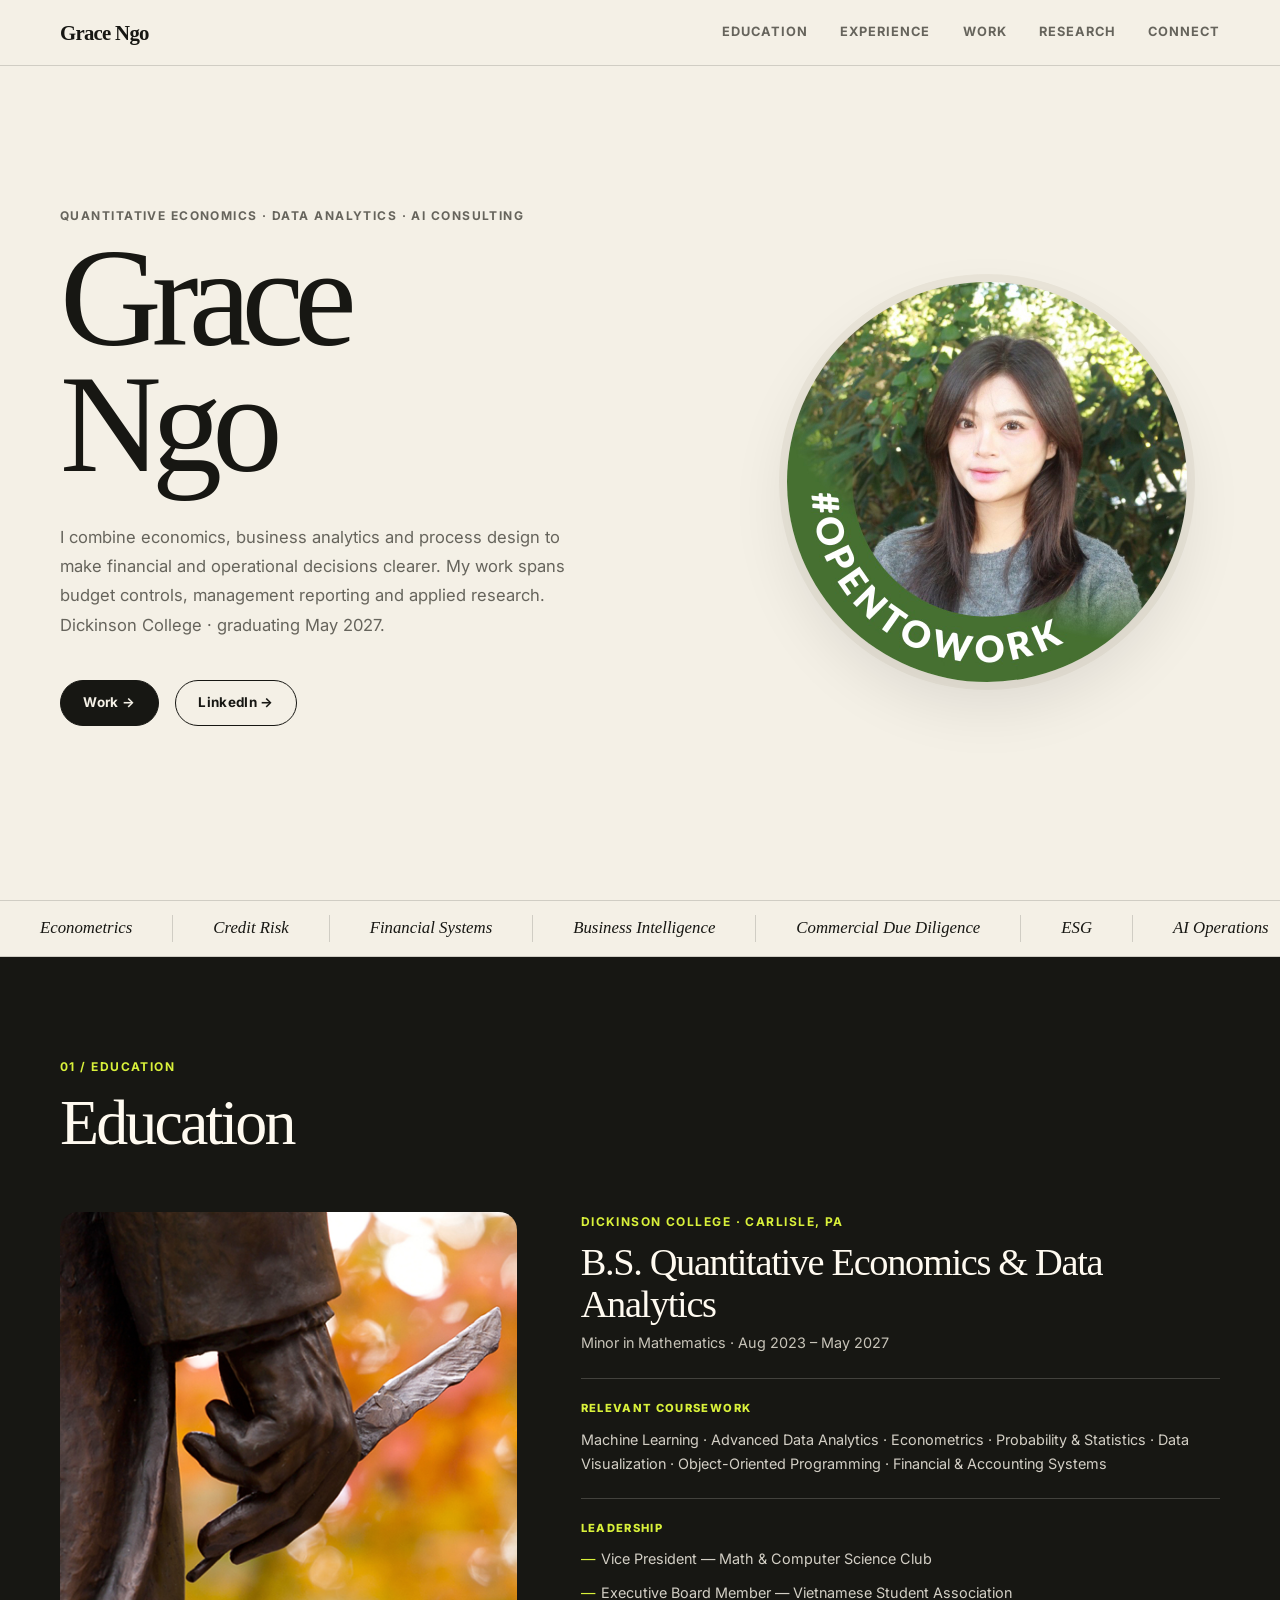
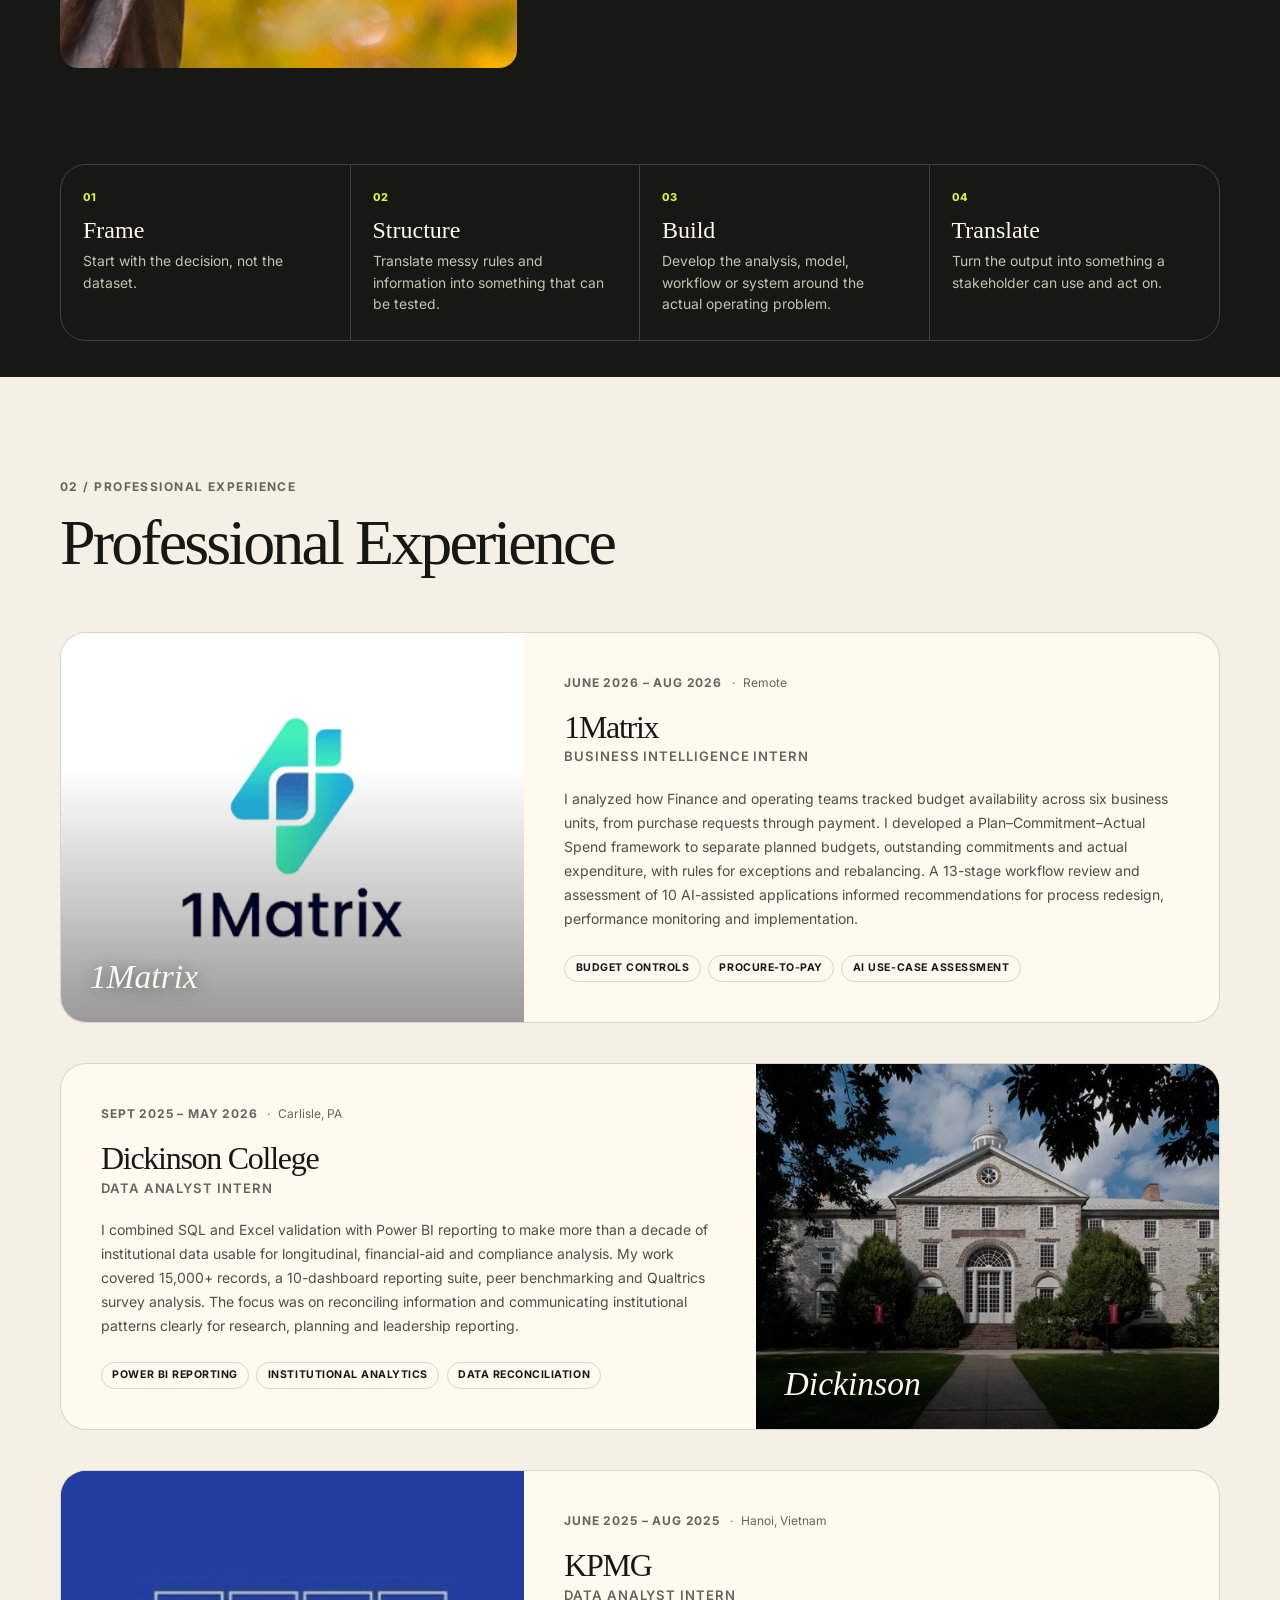
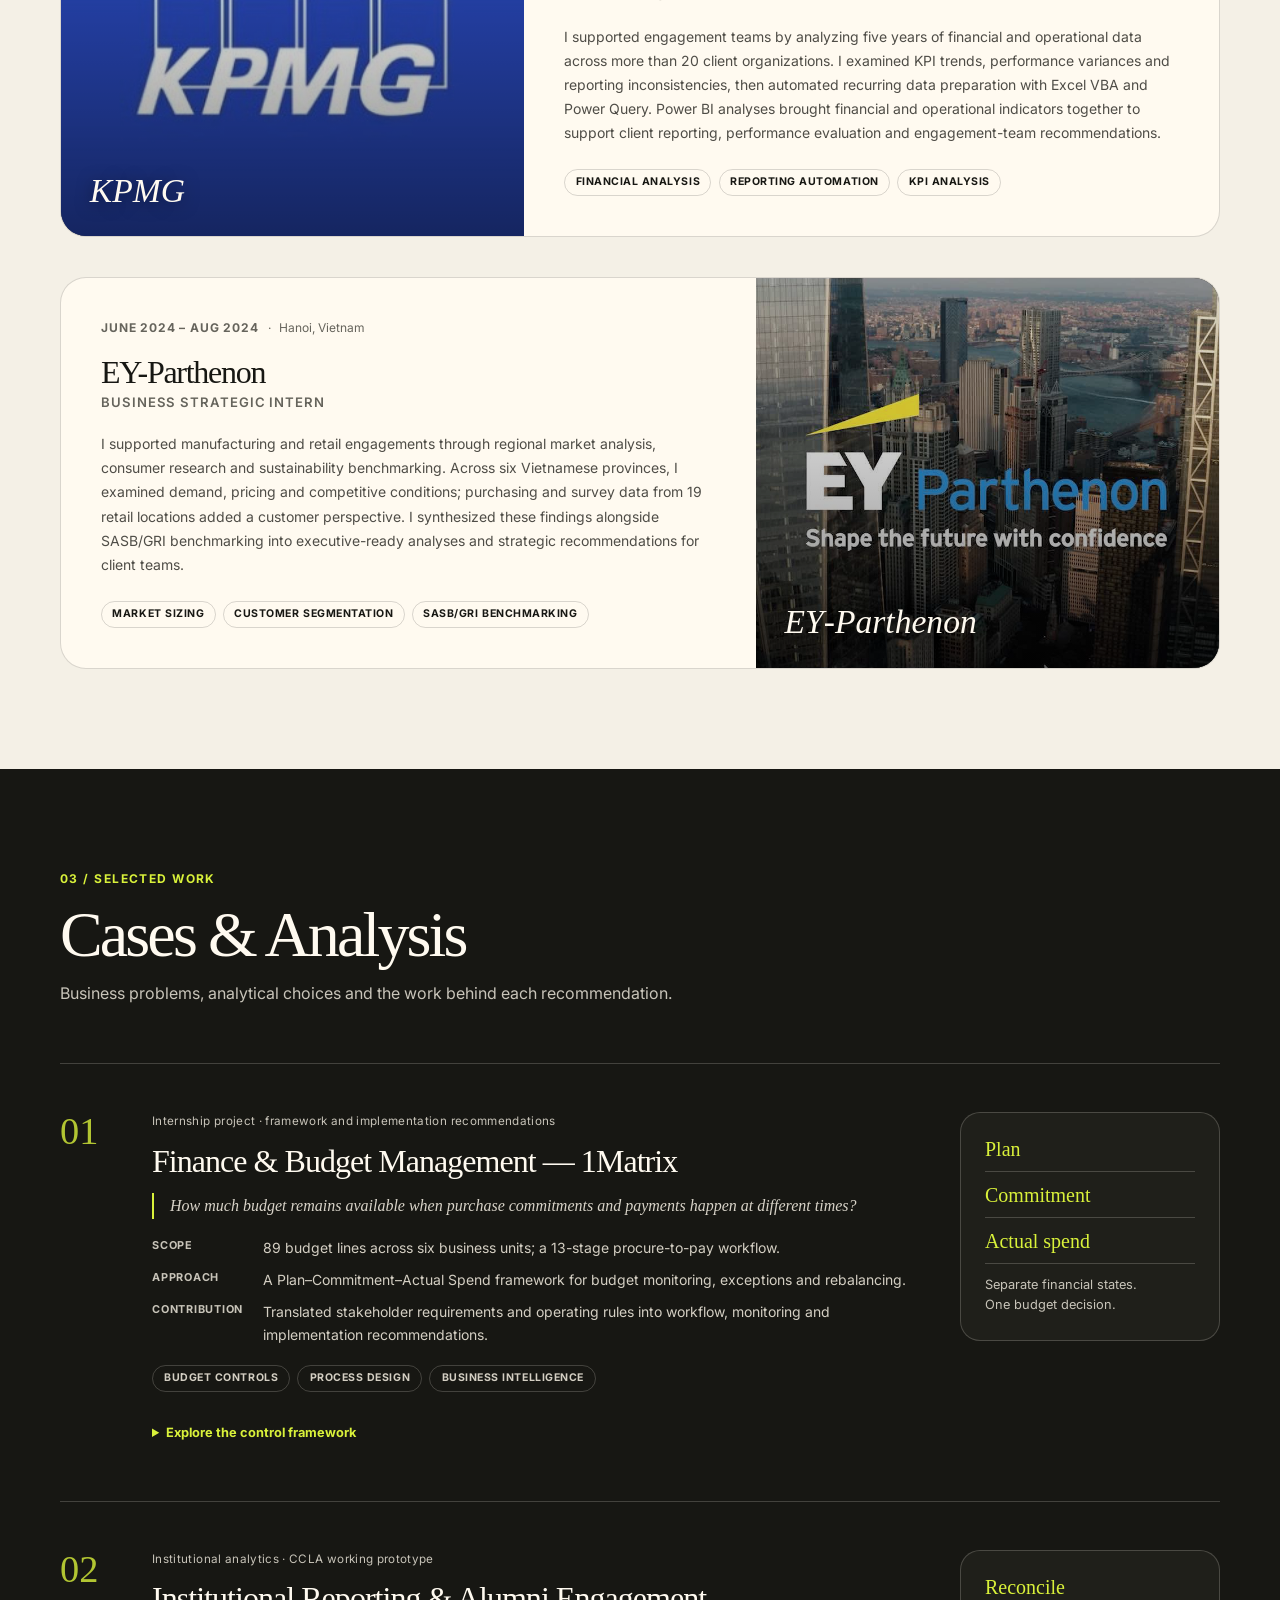
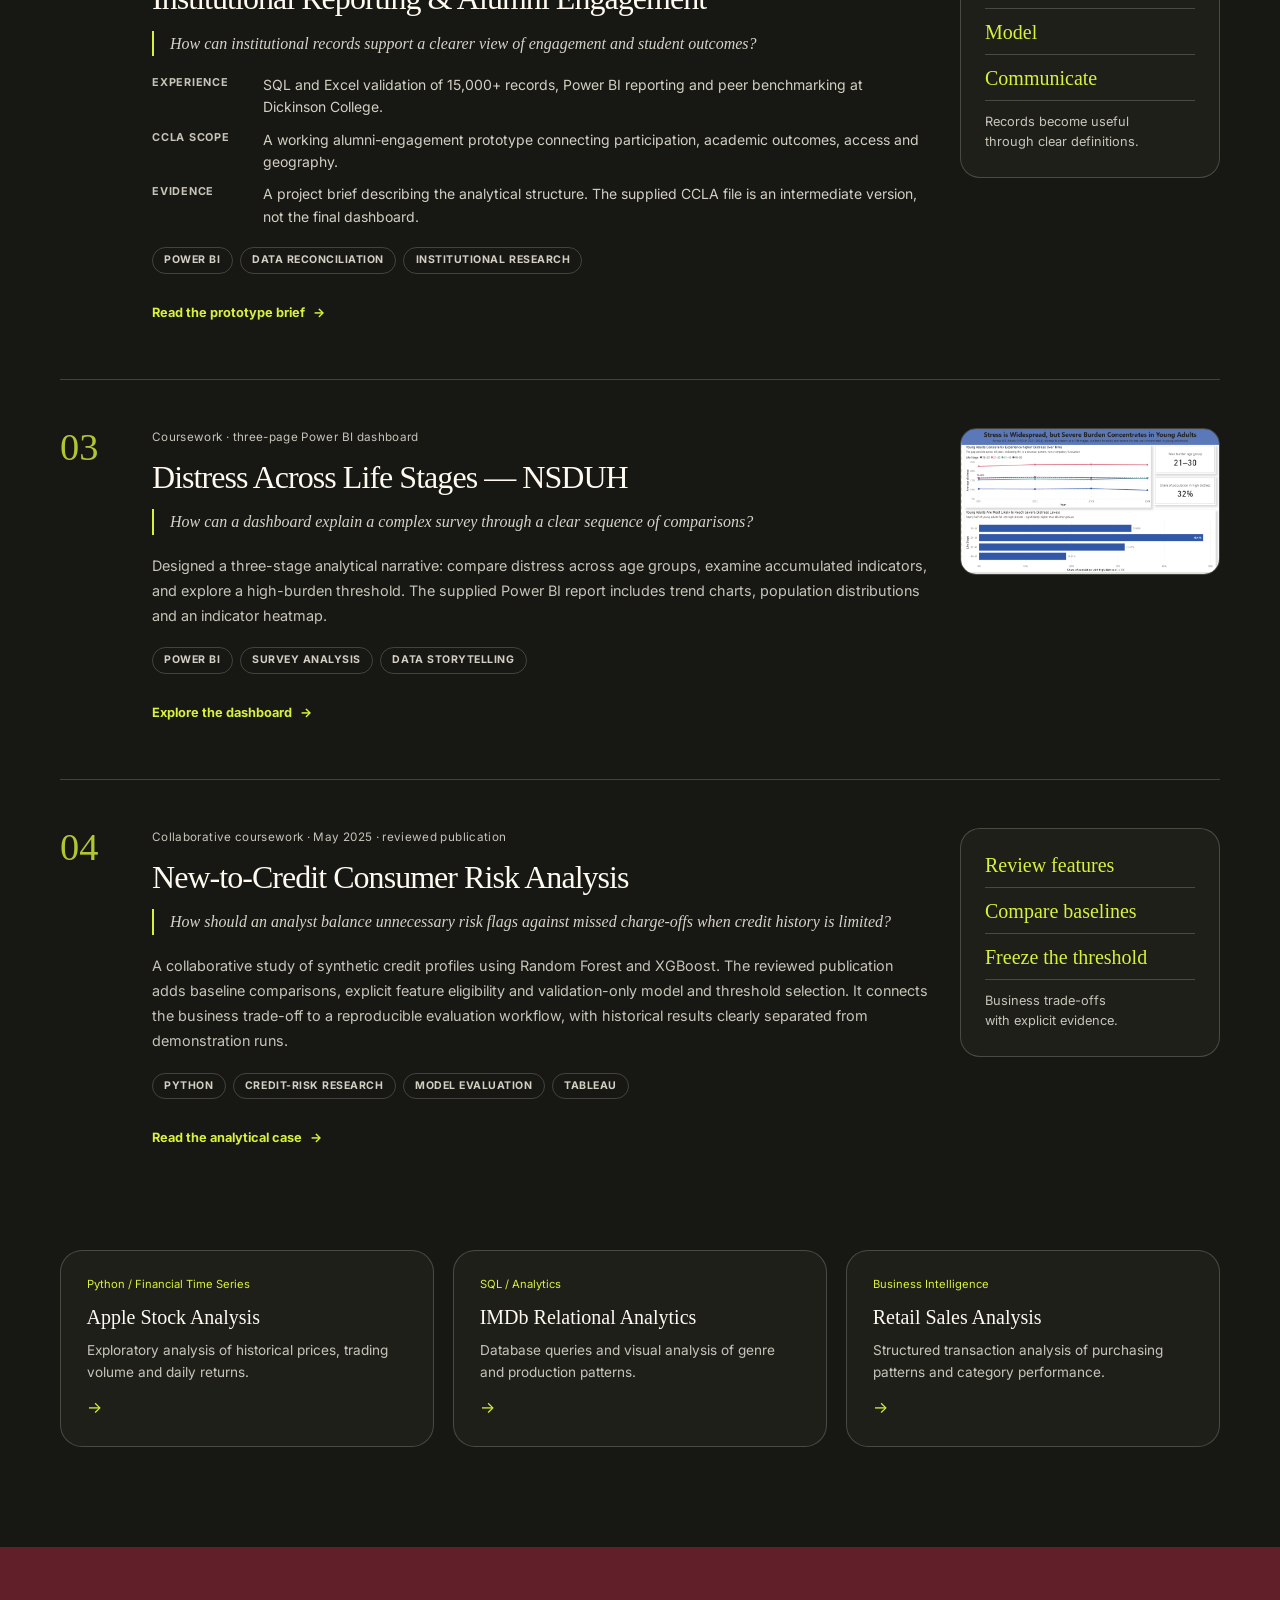
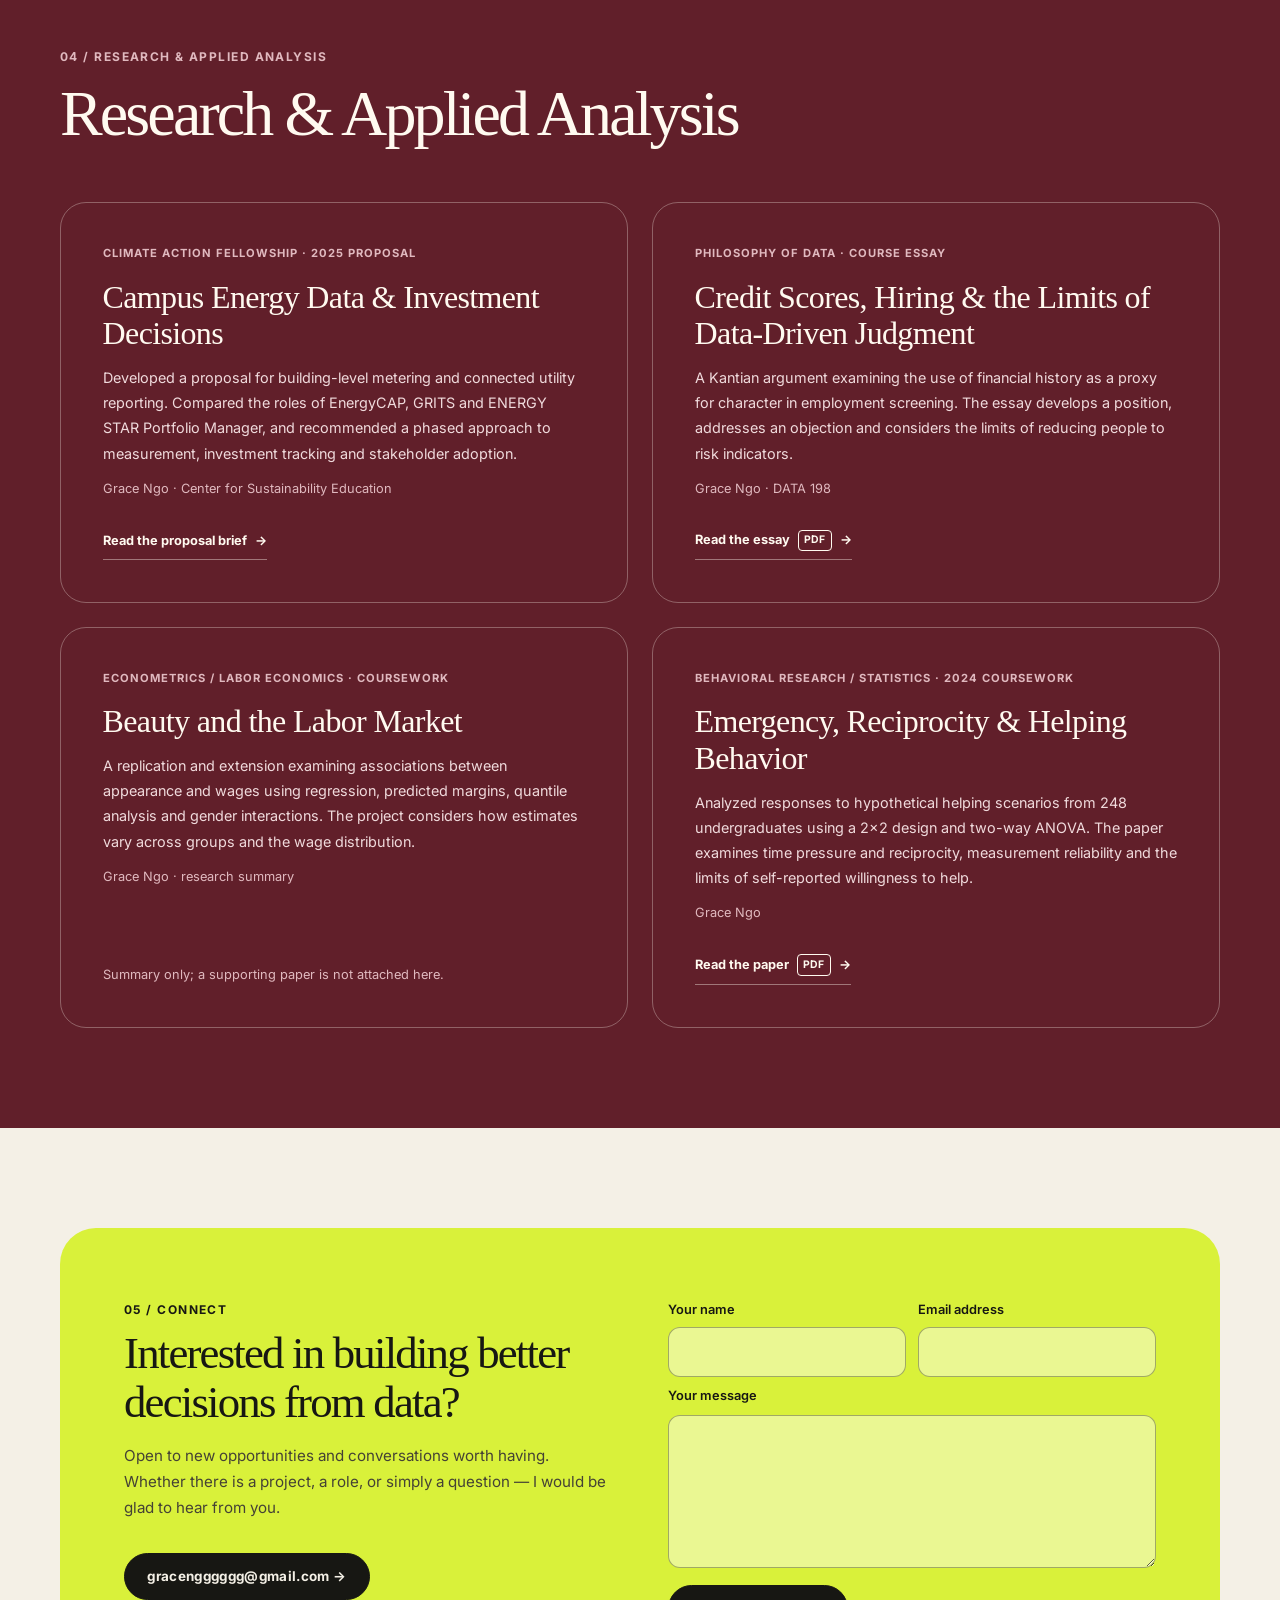
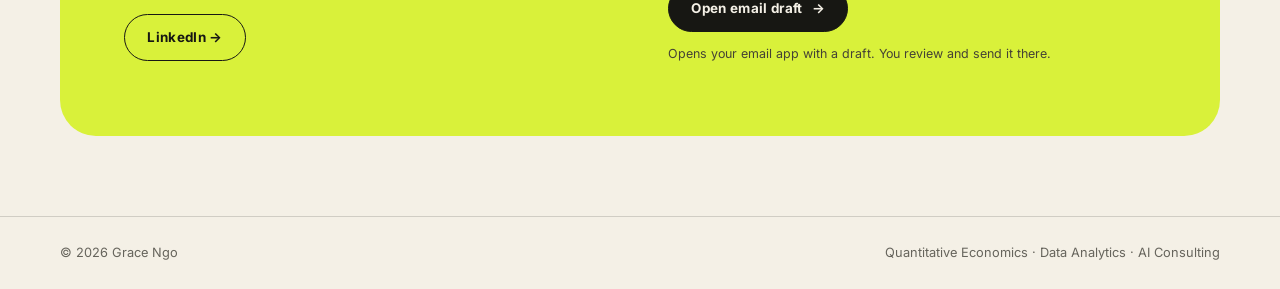
==== commit e45ca00b: "Publish reviewed NTC credit-risk project and align portfolio case study" ====
--- a/index.html
+++ b/index.html
@@ -308,18 +308,14 @@
       <article class="project-row reveal" aria-labelledby="risk-title">
         <span class="proj-num acid-text" aria-hidden="true">04</span>
         <div class="proj-main">
-          <p class="project-status">Coursework &middot; credit-risk modeling</p>
+          <p class="project-status">Collaborative coursework &middot; May 2025 &middot; reviewed publication</p>
           <h3 class="proj-title" id="risk-title">New-to-Credit Consumer Risk Analysis</h3>
-          <p class="proj-q">How should risk assessment change when conventional credit history is limited?</p>
-          <p class="proj-desc">Compared Random Forest and XGBoost models for charge-off analysis in thin-file borrowers. Examined classification thresholds and feature importance to understand the trade-off between identifying risk and incorrectly rejecting viable applicants.</p>
-          <div class="proj-tags"><span class="ptag">Python</span><span class="ptag">Model Evaluation</span><span class="ptag">Decision Trade-offs</span></div>
-          <details class="case-disclosure"><summary>Explore the analytical choices</summary><div class="detail-grid">
-            <div class="detail-box"><h4>Limited history</h4><p>Consider how missing credit information affects the interpretation of a model score.</p></div>
-            <div class="detail-box"><h4>Threshold choice</h4><p>Evaluate the consequences of different error types instead of treating a default classification threshold as a business policy.</p></div>
-            <div class="detail-box"><h4>Evaluation</h4><p>Distinguish ranking performance, precision and recall. The analysis is an academic exercise, not a production lending system.</p></div>
-          </div></details>
-        </div>
-        <aside class="project-aside" aria-label="Evaluation considerations"><span>Ranking</span><span>Error trade-offs</span><span>Interpretation</span><p>Model performance needs<br>a decision context.</p></aside>
+          <p class="proj-q">How should an analyst balance unnecessary risk flags against missed charge-offs when credit history is limited?</p>
+          <p class="proj-desc">A collaborative study of synthetic credit profiles using Random Forest and XGBoost. The reviewed publication adds baseline comparisons, explicit feature eligibility and validation-only model and threshold selection. It connects the business trade-off to a reproducible evaluation workflow, with historical results clearly separated from demonstration runs.</p>
+          <div class="proj-tags"><span class="ptag">Python</span><span class="ptag">Credit-Risk Research</span><span class="ptag">Model Evaluation</span><span class="ptag">Tableau</span></div>
+          <a class="proj-link" href="case-studies/new-to-credit.html">Read the analytical case <span aria-hidden="true">&rarr;</span></a>
+        </div>
+        <aside class="project-aside" aria-label="Evaluation workflow"><span>Review features</span><span>Compare baselines</span><span>Freeze the threshold</span><p>Business trade-offs<br>with explicit evidence.</p></aside>
       </article>
 
       <div class="mini-projects reveal" aria-label="Additional analytical work">
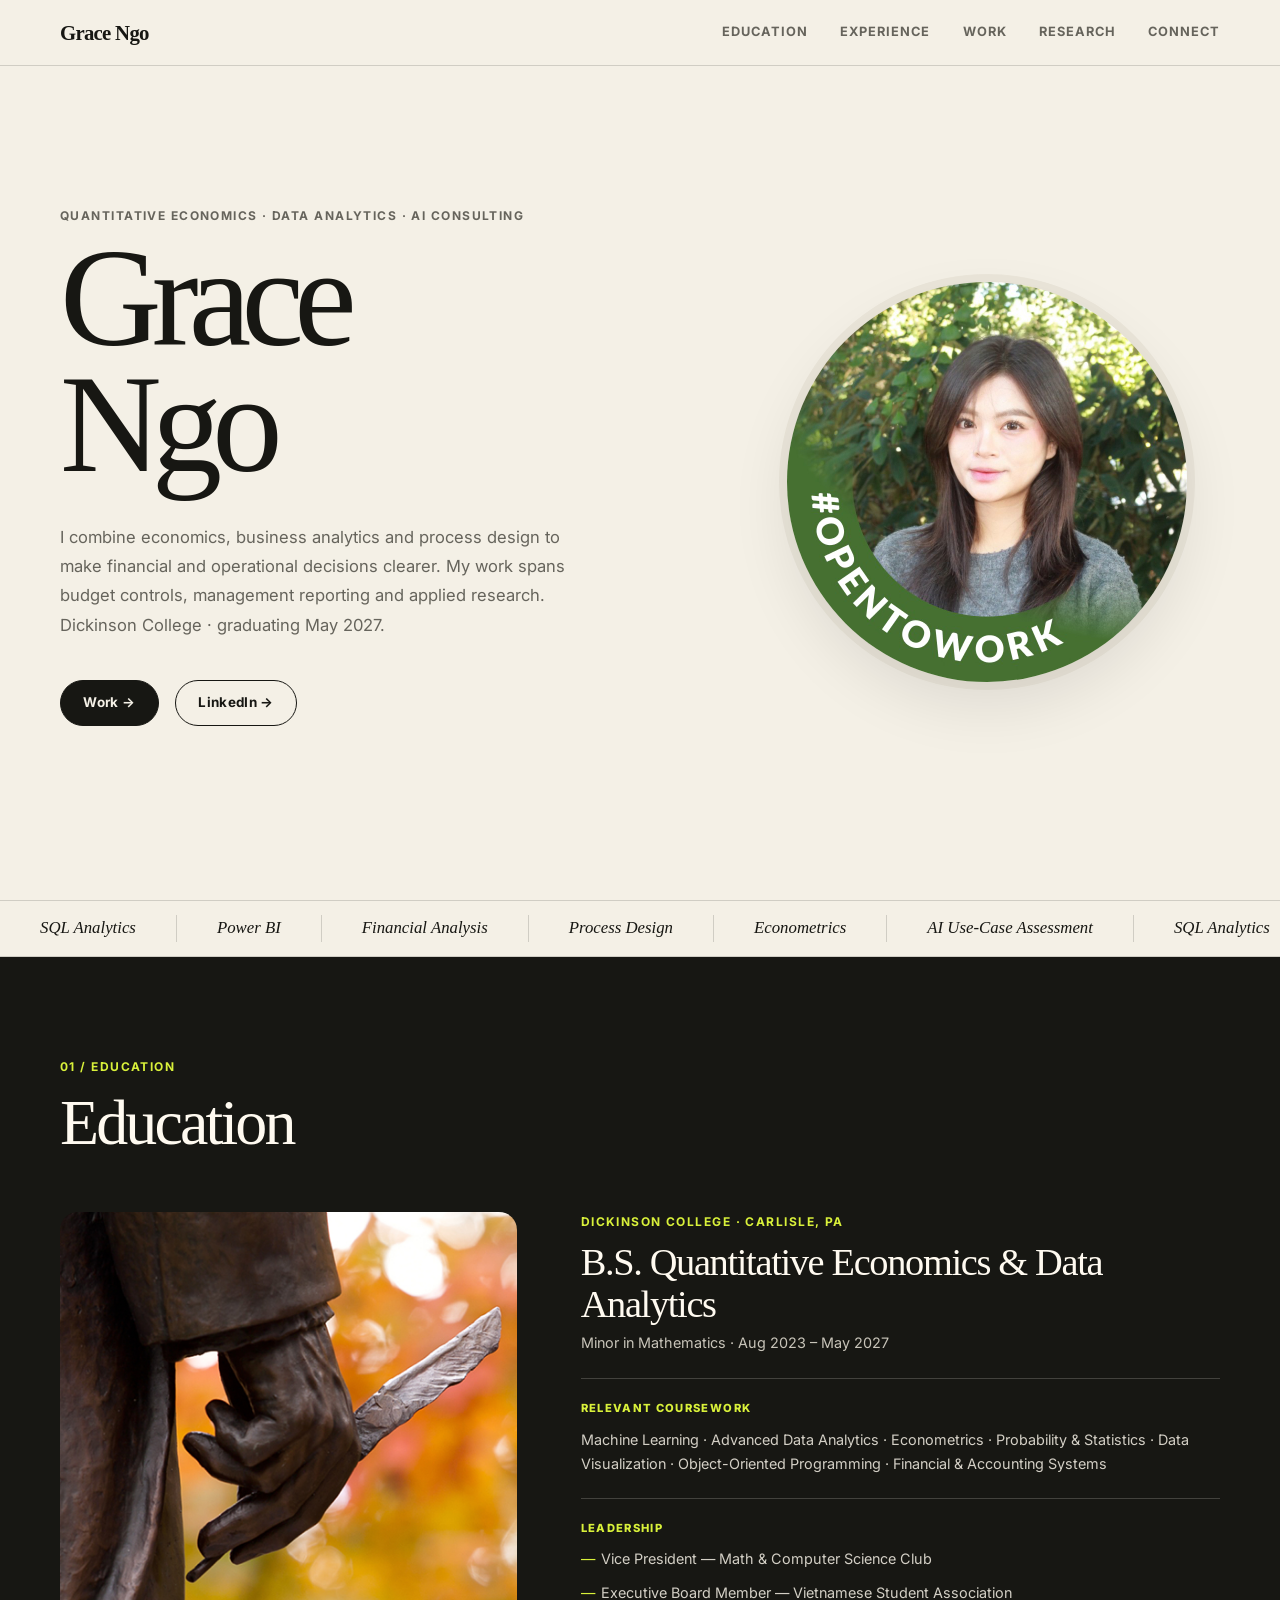
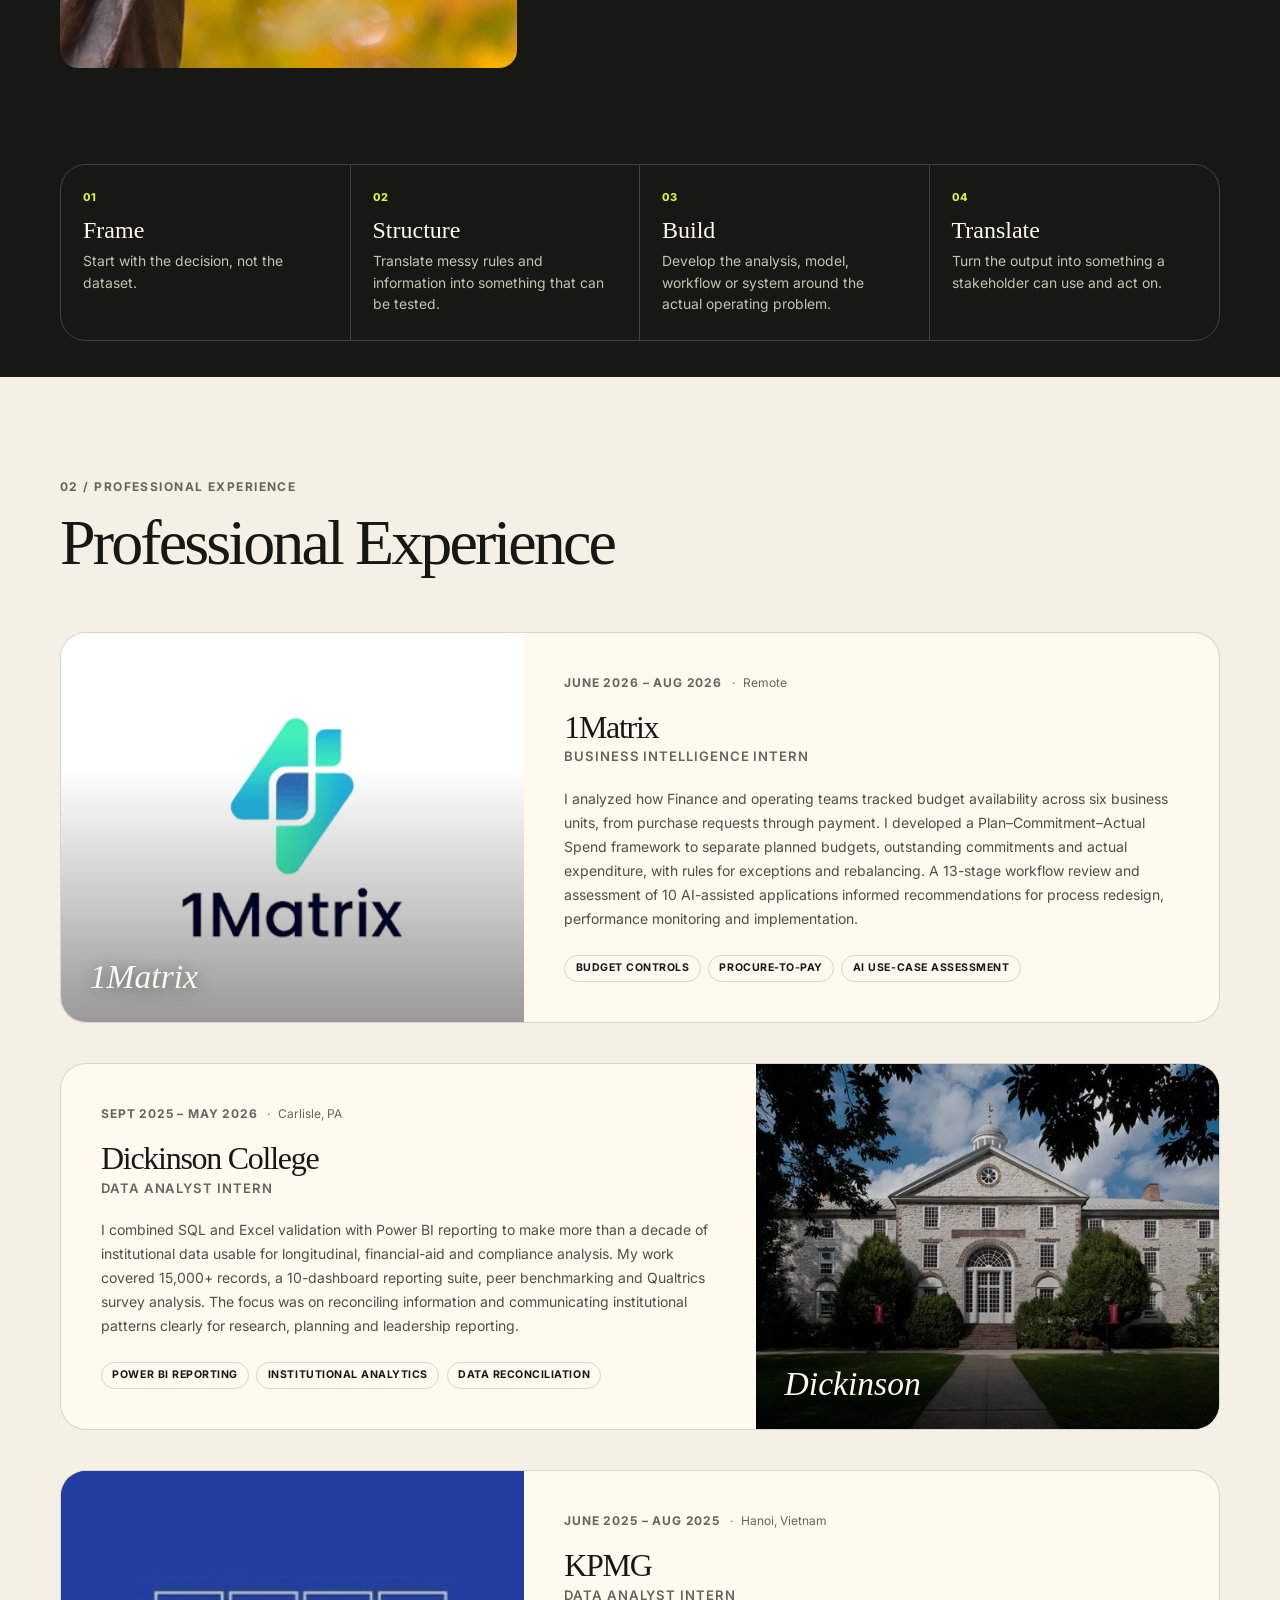
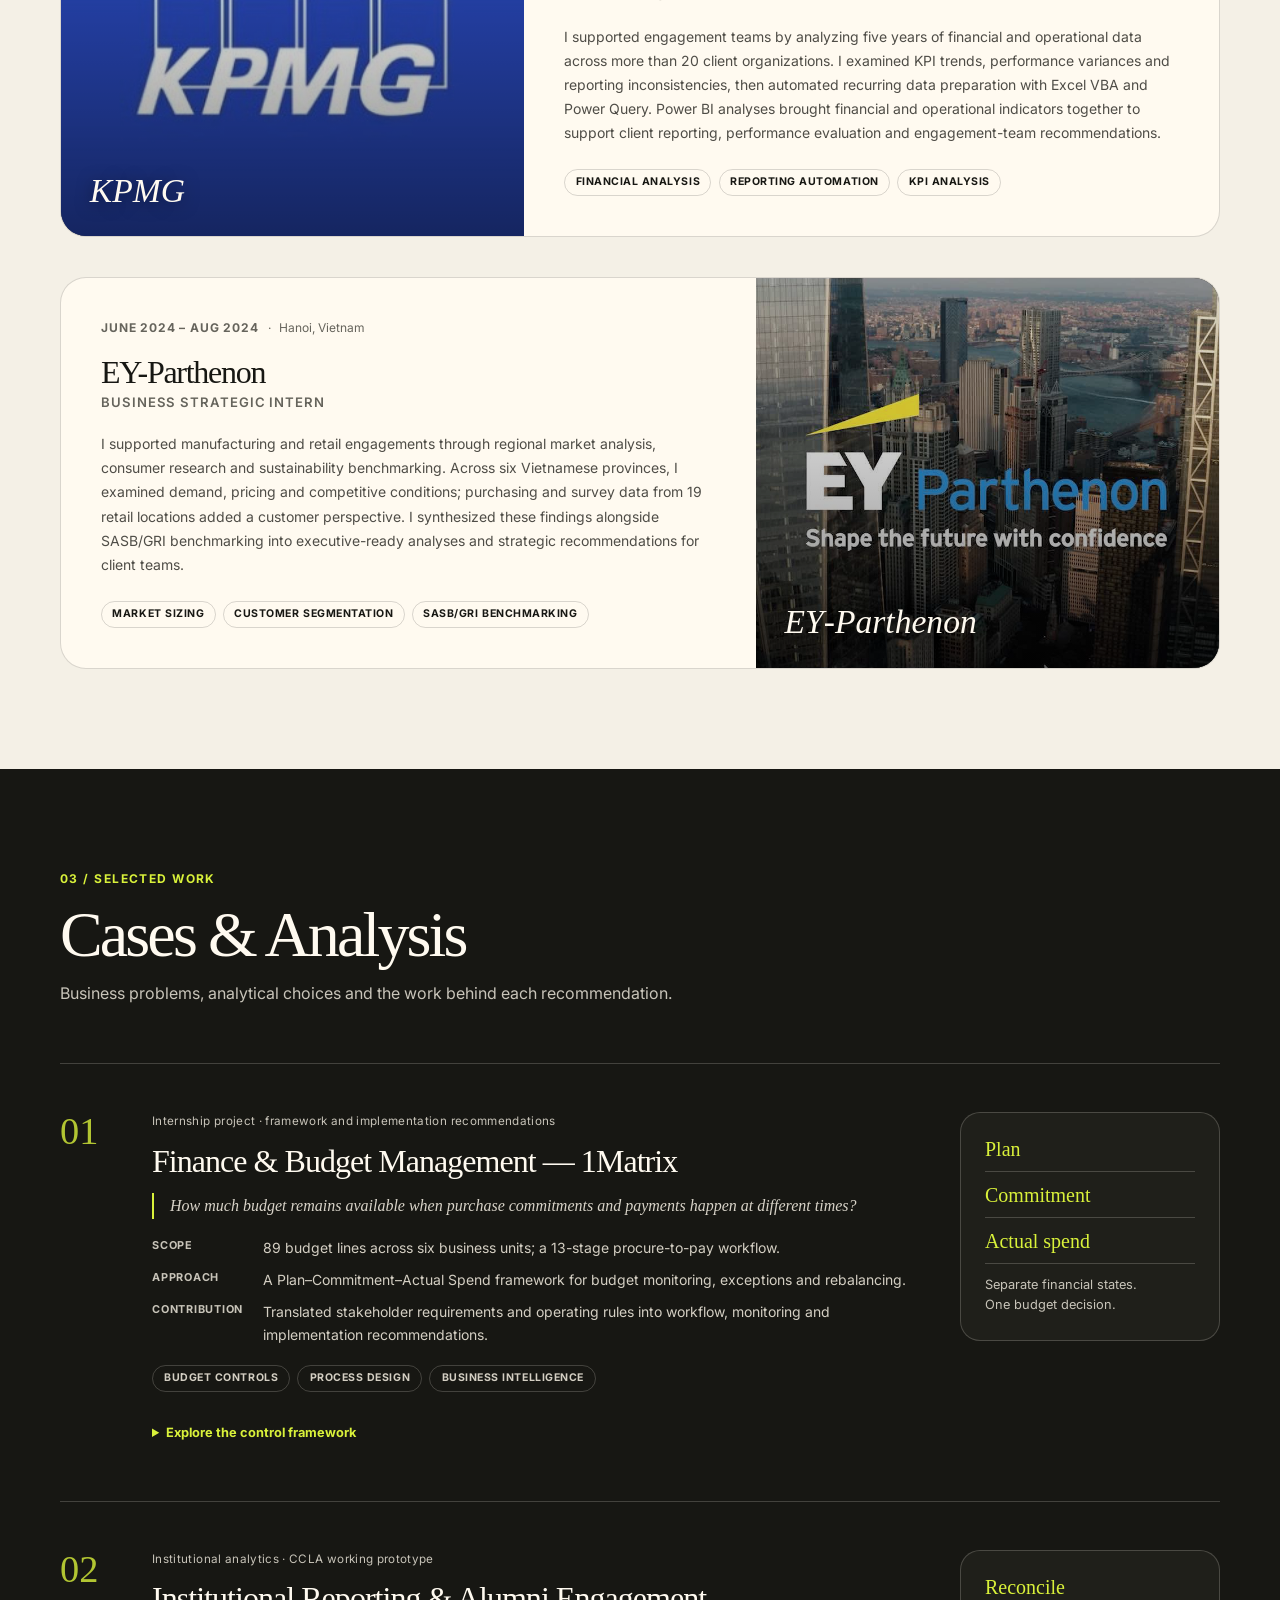
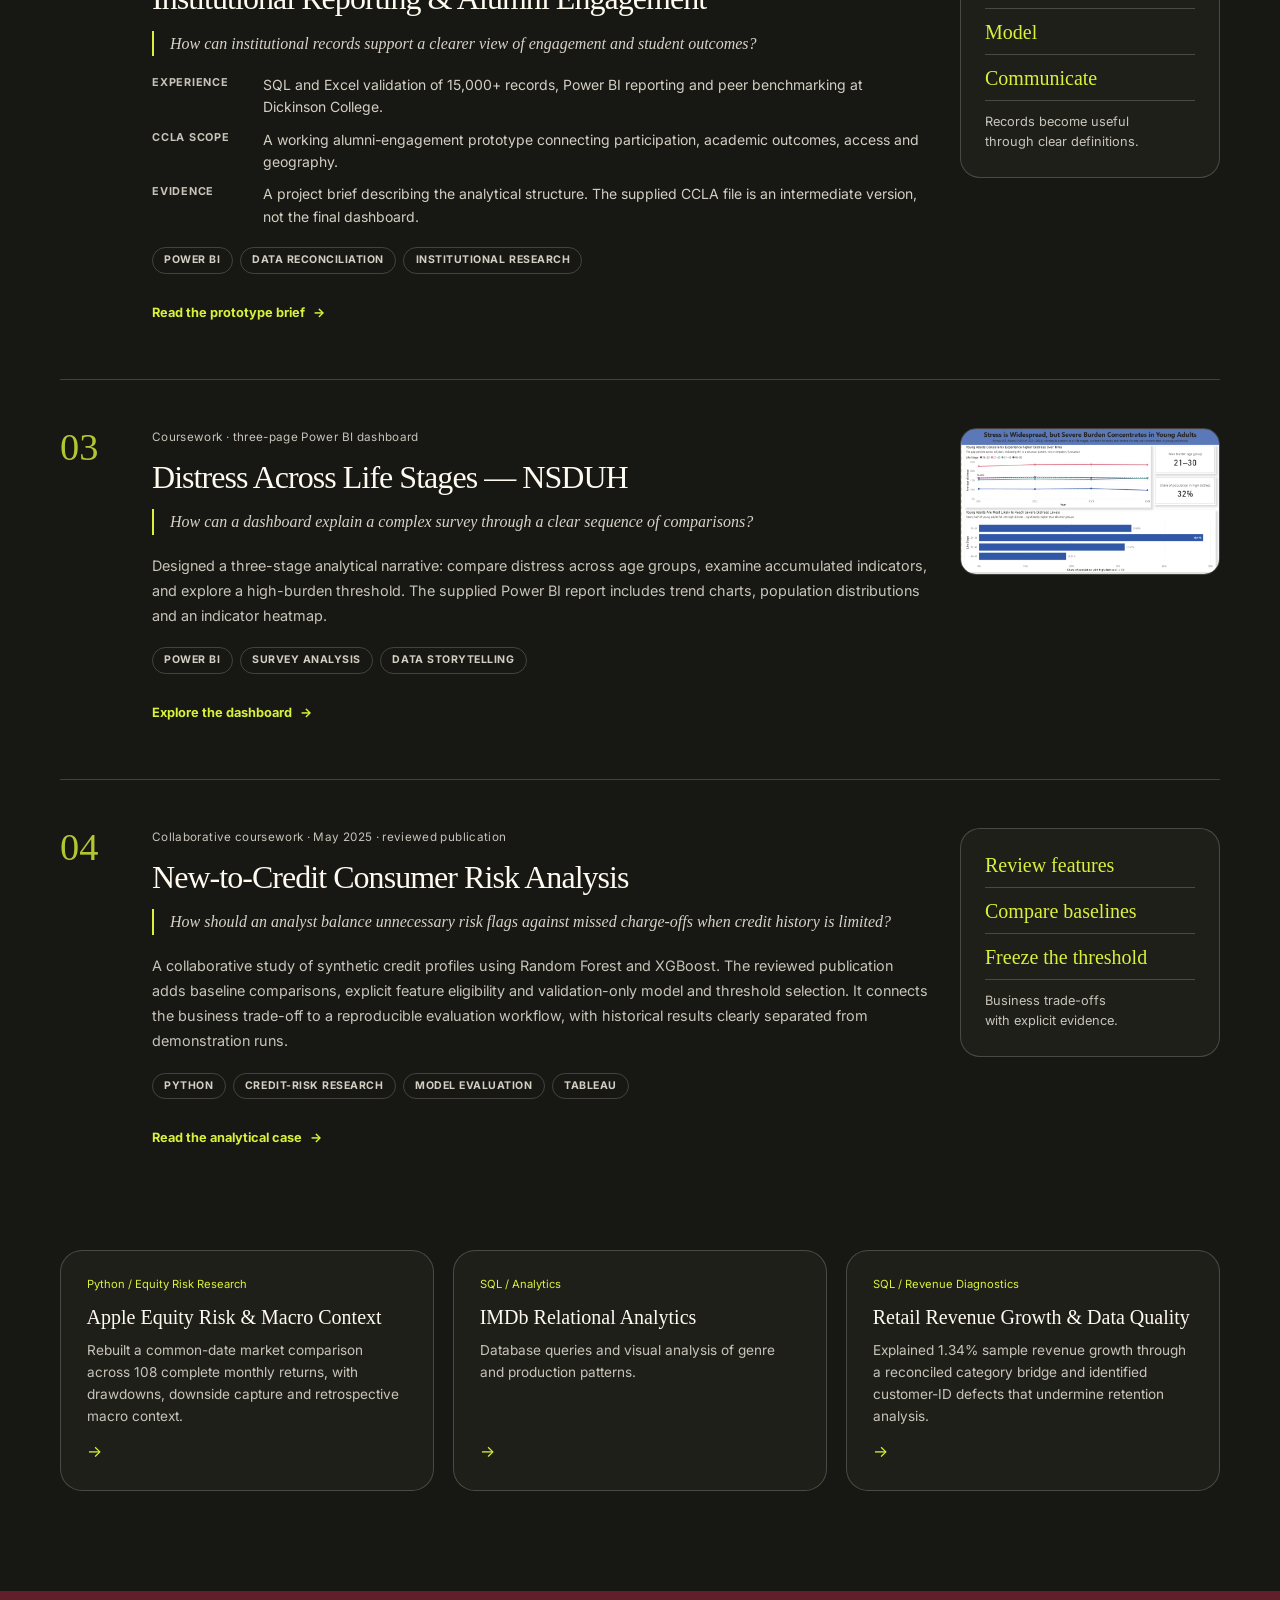
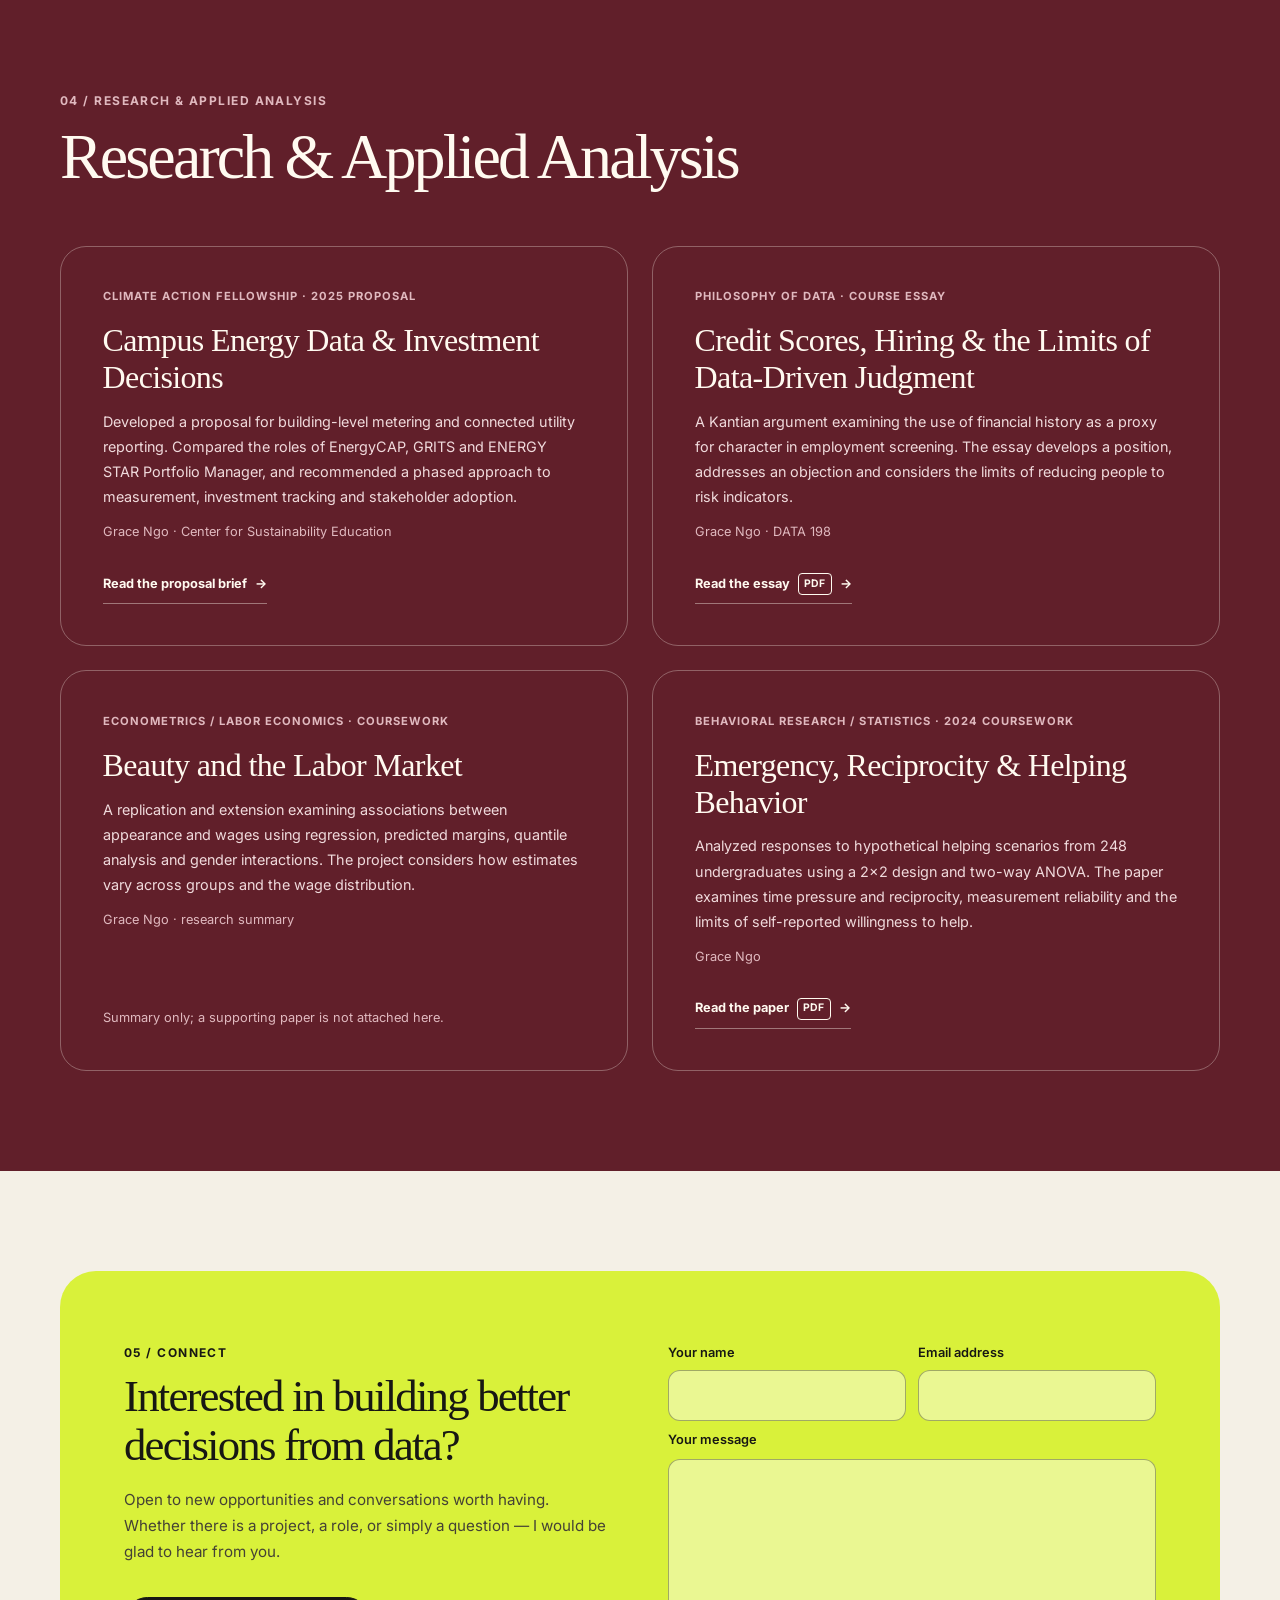
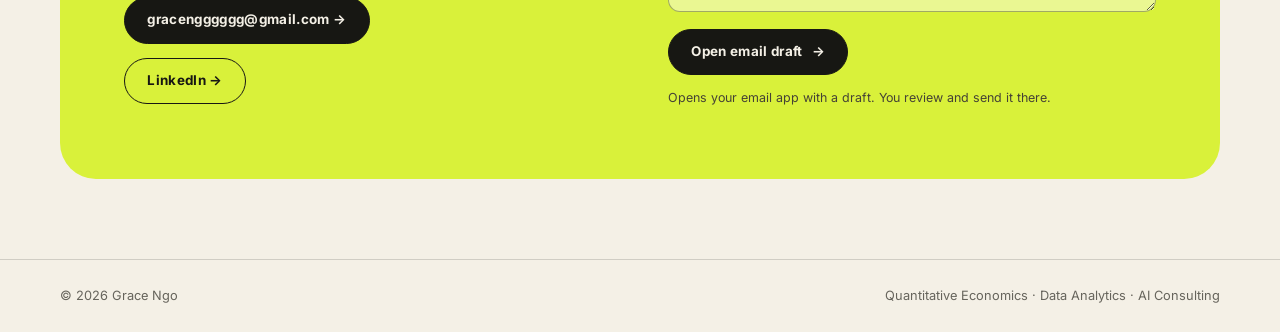
==== commit 649f01ea: "Focus expertise and publish matched equity-risk and retail-revenue case studies" ====
--- a/index.html
+++ b/index.html
@@ -64,8 +64,8 @@
   <!-- TICKER -->
   <div class="ticker" aria-hidden="true">
     <div class="ticker-track">
-      <span>Econometrics</span><span>Credit Risk</span><span>Financial Systems</span><span>Business Intelligence</span><span>Commercial Due Diligence</span><span>ESG</span><span>AI Operations</span><span>Quantitative Research</span><span>Labor Economics</span><span>Risk Modeling</span>
-      <span>Econometrics</span><span>Credit Risk</span><span>Financial Systems</span><span>Business Intelligence</span><span>Commercial Due Diligence</span><span>ESG</span><span>AI Operations</span><span>Quantitative Research</span><span>Labor Economics</span><span>Risk Modeling</span>
+      <span>SQL Analytics</span><span>Power BI</span><span>Financial Analysis</span><span>Process Design</span><span>Econometrics</span><span>AI Use-Case Assessment</span>
+      <span>SQL Analytics</span><span>Power BI</span><span>Financial Analysis</span><span>Process Design</span><span>Econometrics</span><span>AI Use-Case Assessment</span>
     </div>
   </div>
 
@@ -319,9 +319,9 @@
       </article>
 
       <div class="mini-projects reveal" aria-label="Additional analytical work">
-        <a href="https://github.com/gracengg/Apple_Stock_Analysis" class="mini-card" target="_blank" rel="noopener noreferrer"><small>Python / Financial Time Series</small><h3>Apple Stock Analysis</h3><p>Exploratory analysis of historical prices, trading volume and daily returns.</p><span class="mini-arrow" aria-hidden="true">&rarr;</span></a>
+        <a href="case-studies/apple-equity-risk.html" class="mini-card"><small>Python / Equity Risk Research</small><h3>Apple Equity Risk &amp; Macro Context</h3><p>Rebuilt a common-date market comparison across 108 complete monthly returns, with drawdowns, downside capture and retrospective macro context.</p><span class="mini-arrow" aria-hidden="true">&rarr;</span></a>
         <a href="https://github.com/gracengg/Relational_Database_Analytics_IMDb" class="mini-card" target="_blank" rel="noopener noreferrer"><small>SQL / Analytics</small><h3>IMDb Relational Analytics</h3><p>Database queries and visual analysis of genre and production patterns.</p><span class="mini-arrow" aria-hidden="true">&rarr;</span></a>
-        <a href="https://github.com/gracengg/Retail_Sales_Project_SQL" class="mini-card" target="_blank" rel="noopener noreferrer"><small>Business Intelligence</small><h3>Retail Sales Analysis</h3><p>Structured transaction analysis of purchasing patterns and category performance.</p><span class="mini-arrow" aria-hidden="true">&rarr;</span></a>
+        <a href="case-studies/retail-revenue.html" class="mini-card"><small>SQL / Revenue Diagnostics</small><h3>Retail Revenue Growth &amp; Data Quality</h3><p>Explained 1.34% sample revenue growth through a reconciled category bridge and identified customer-ID defects that undermine retention analysis.</p><span class="mini-arrow" aria-hidden="true">&rarr;</span></a>
       </div>
     </div>
   </section>
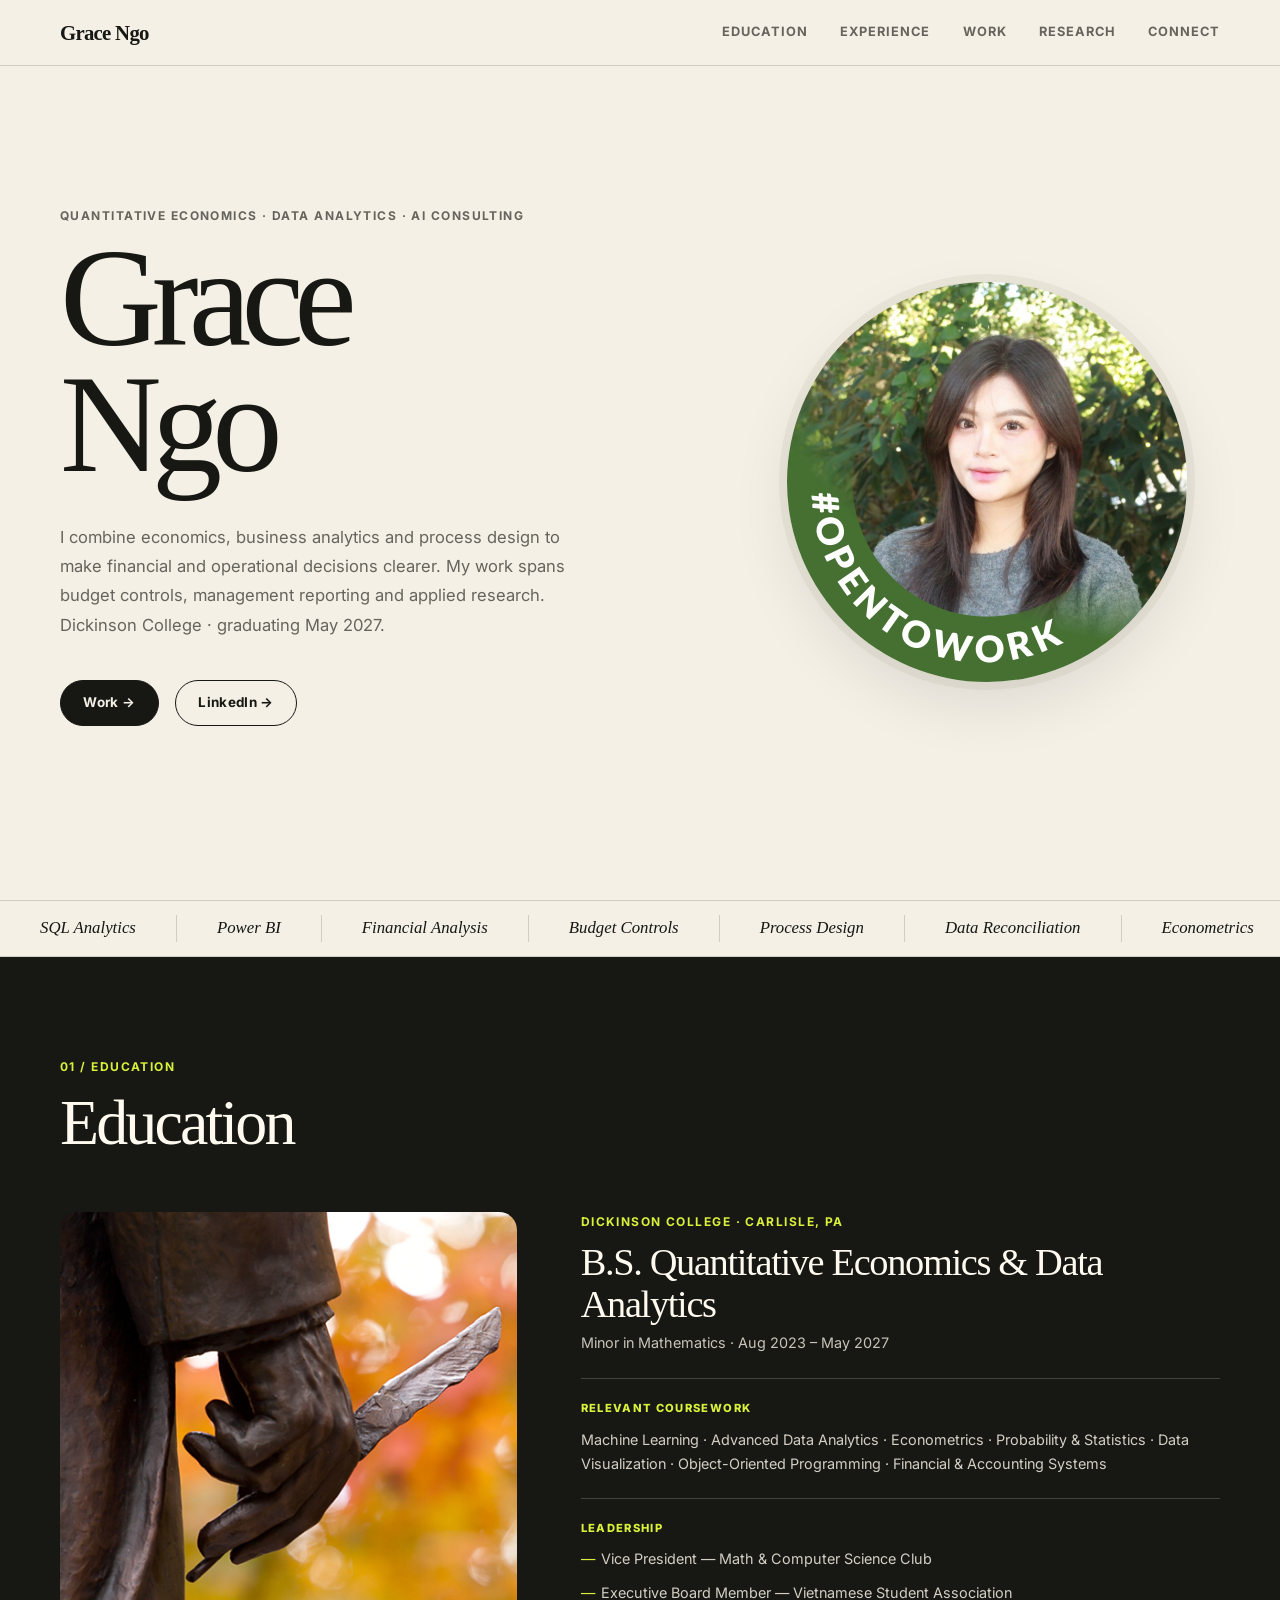
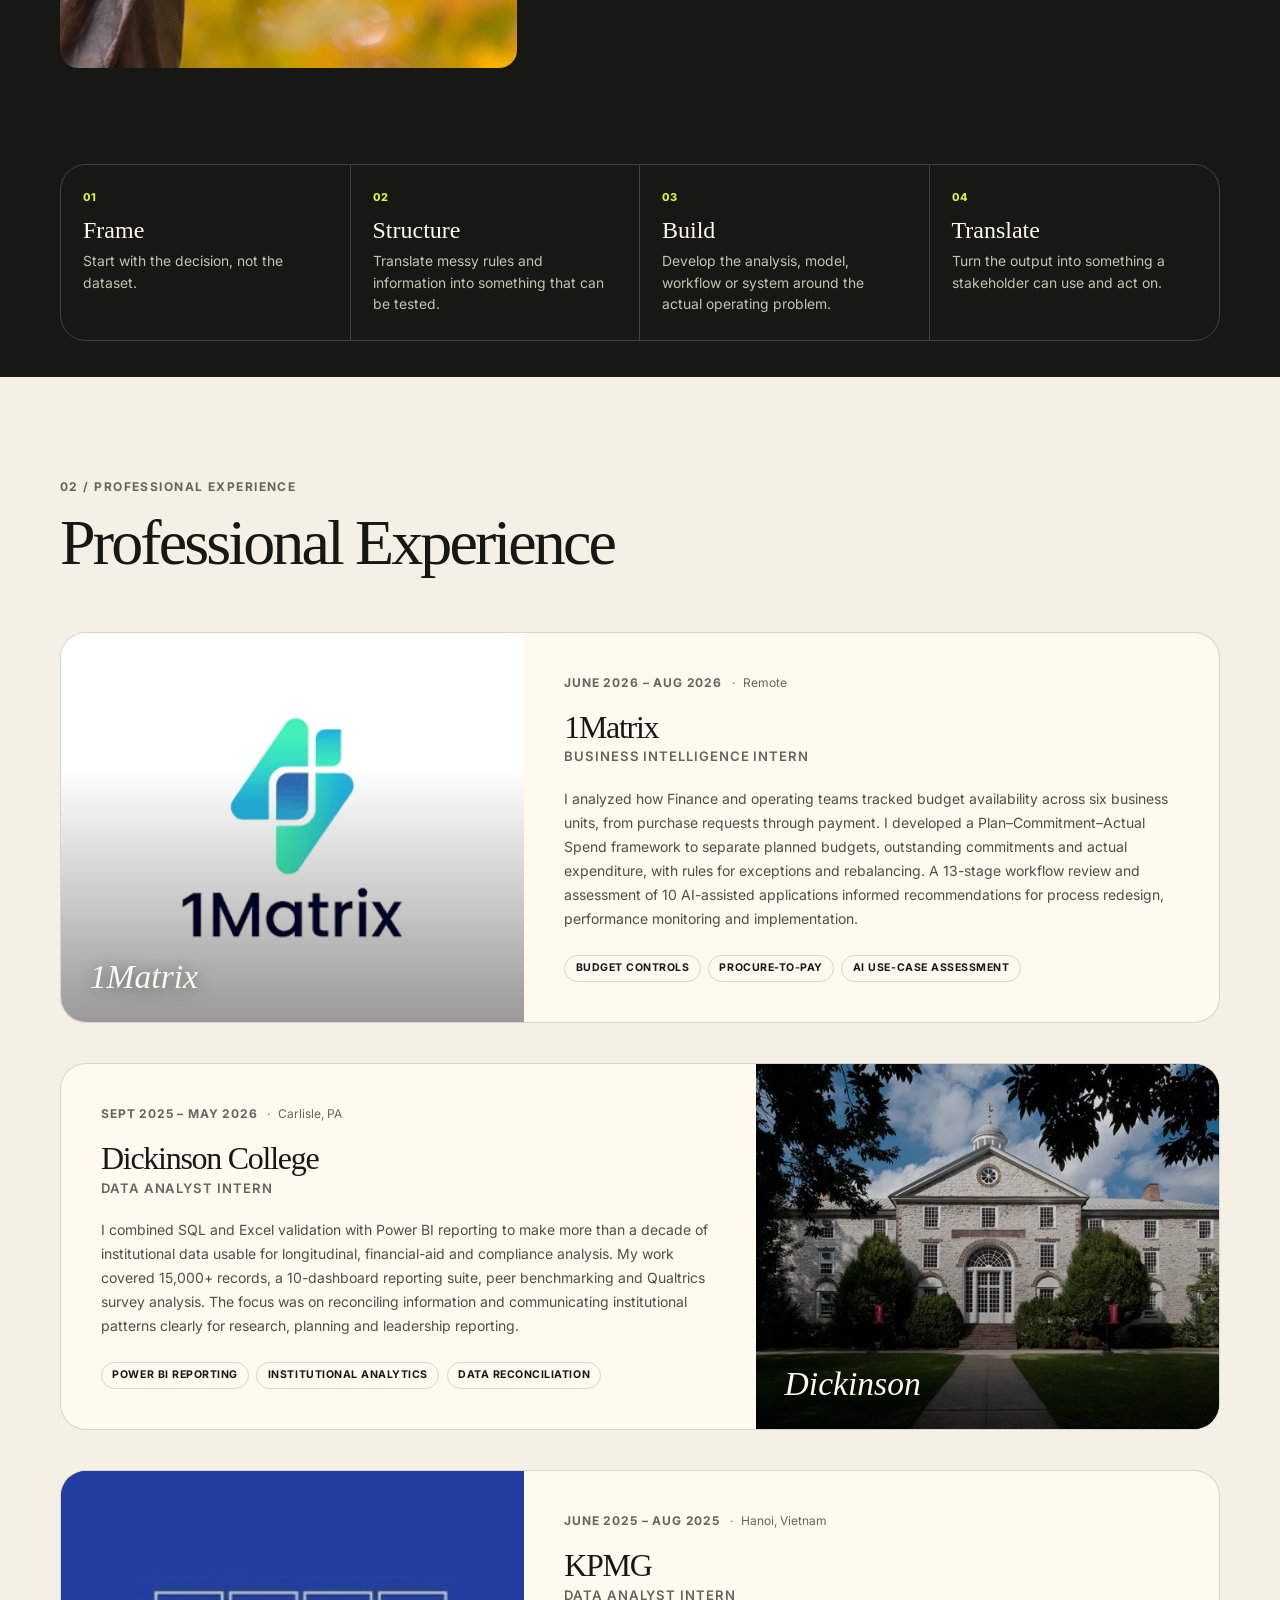
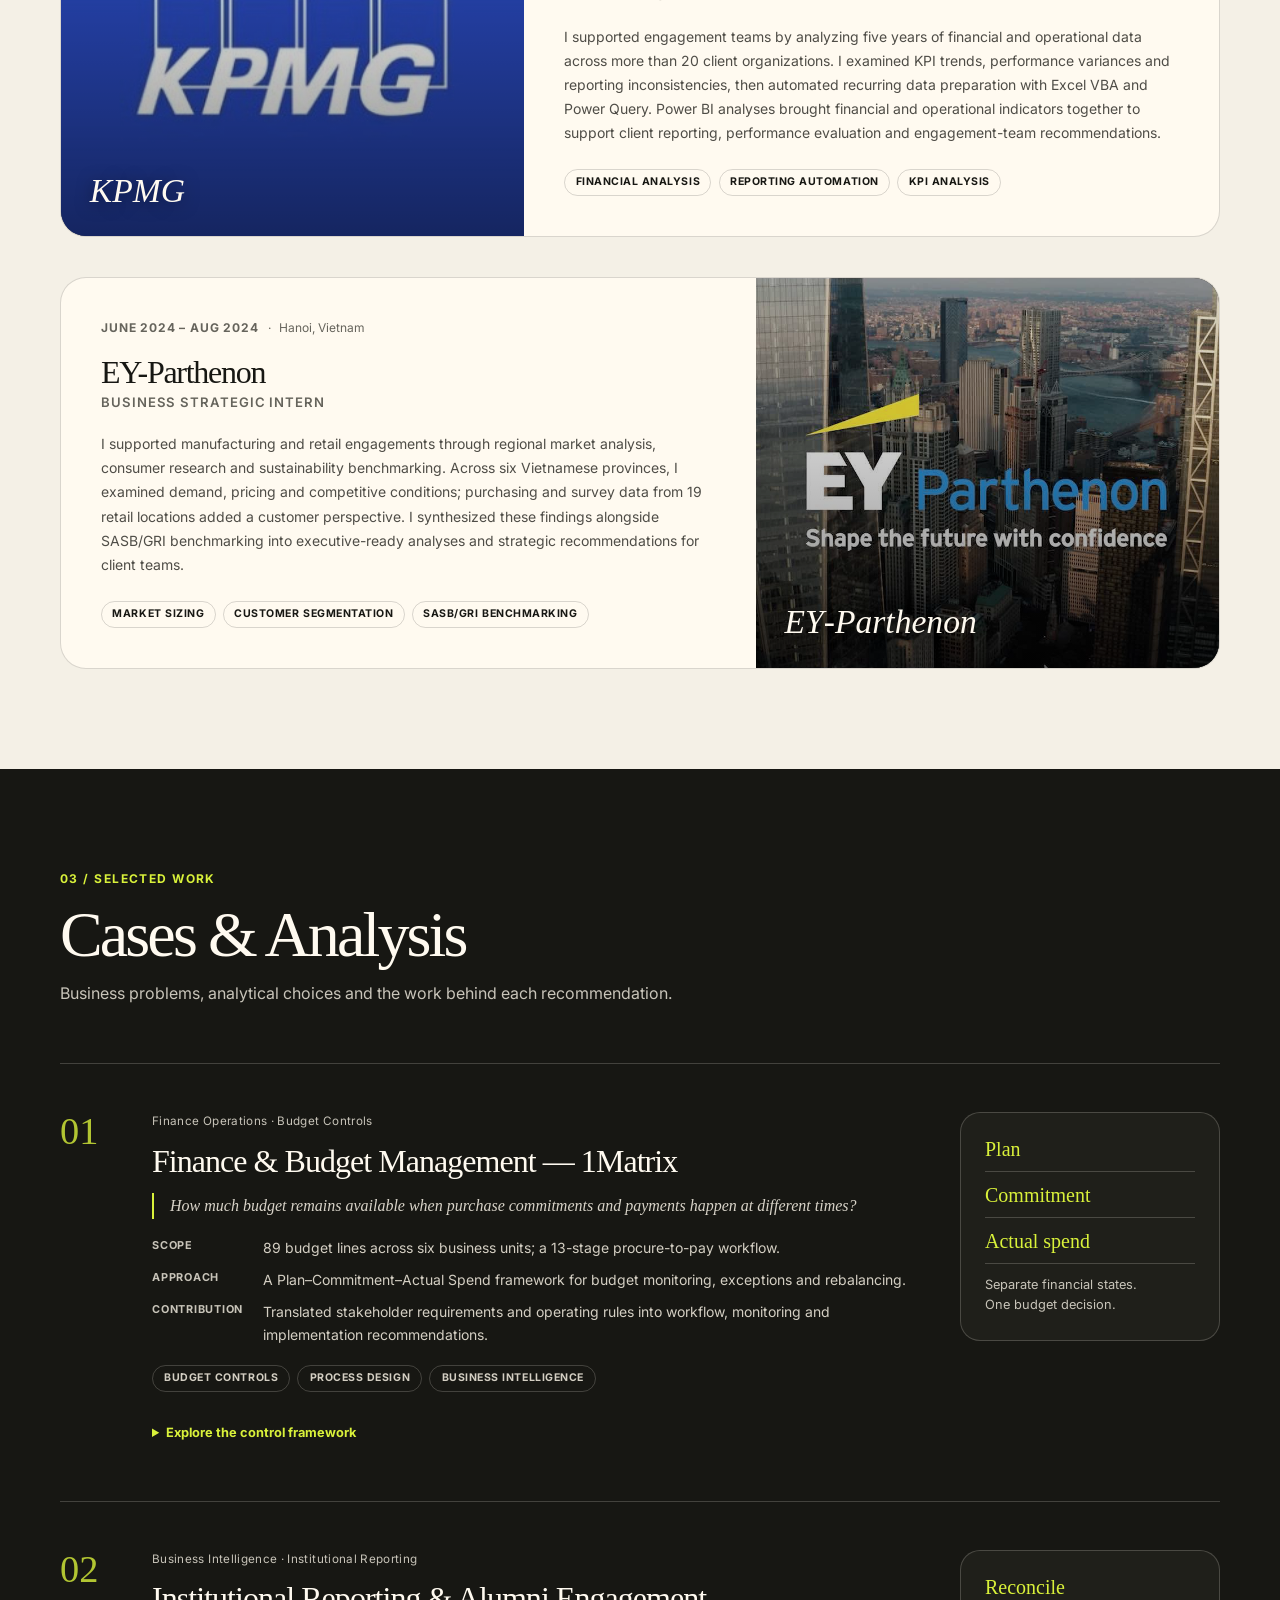
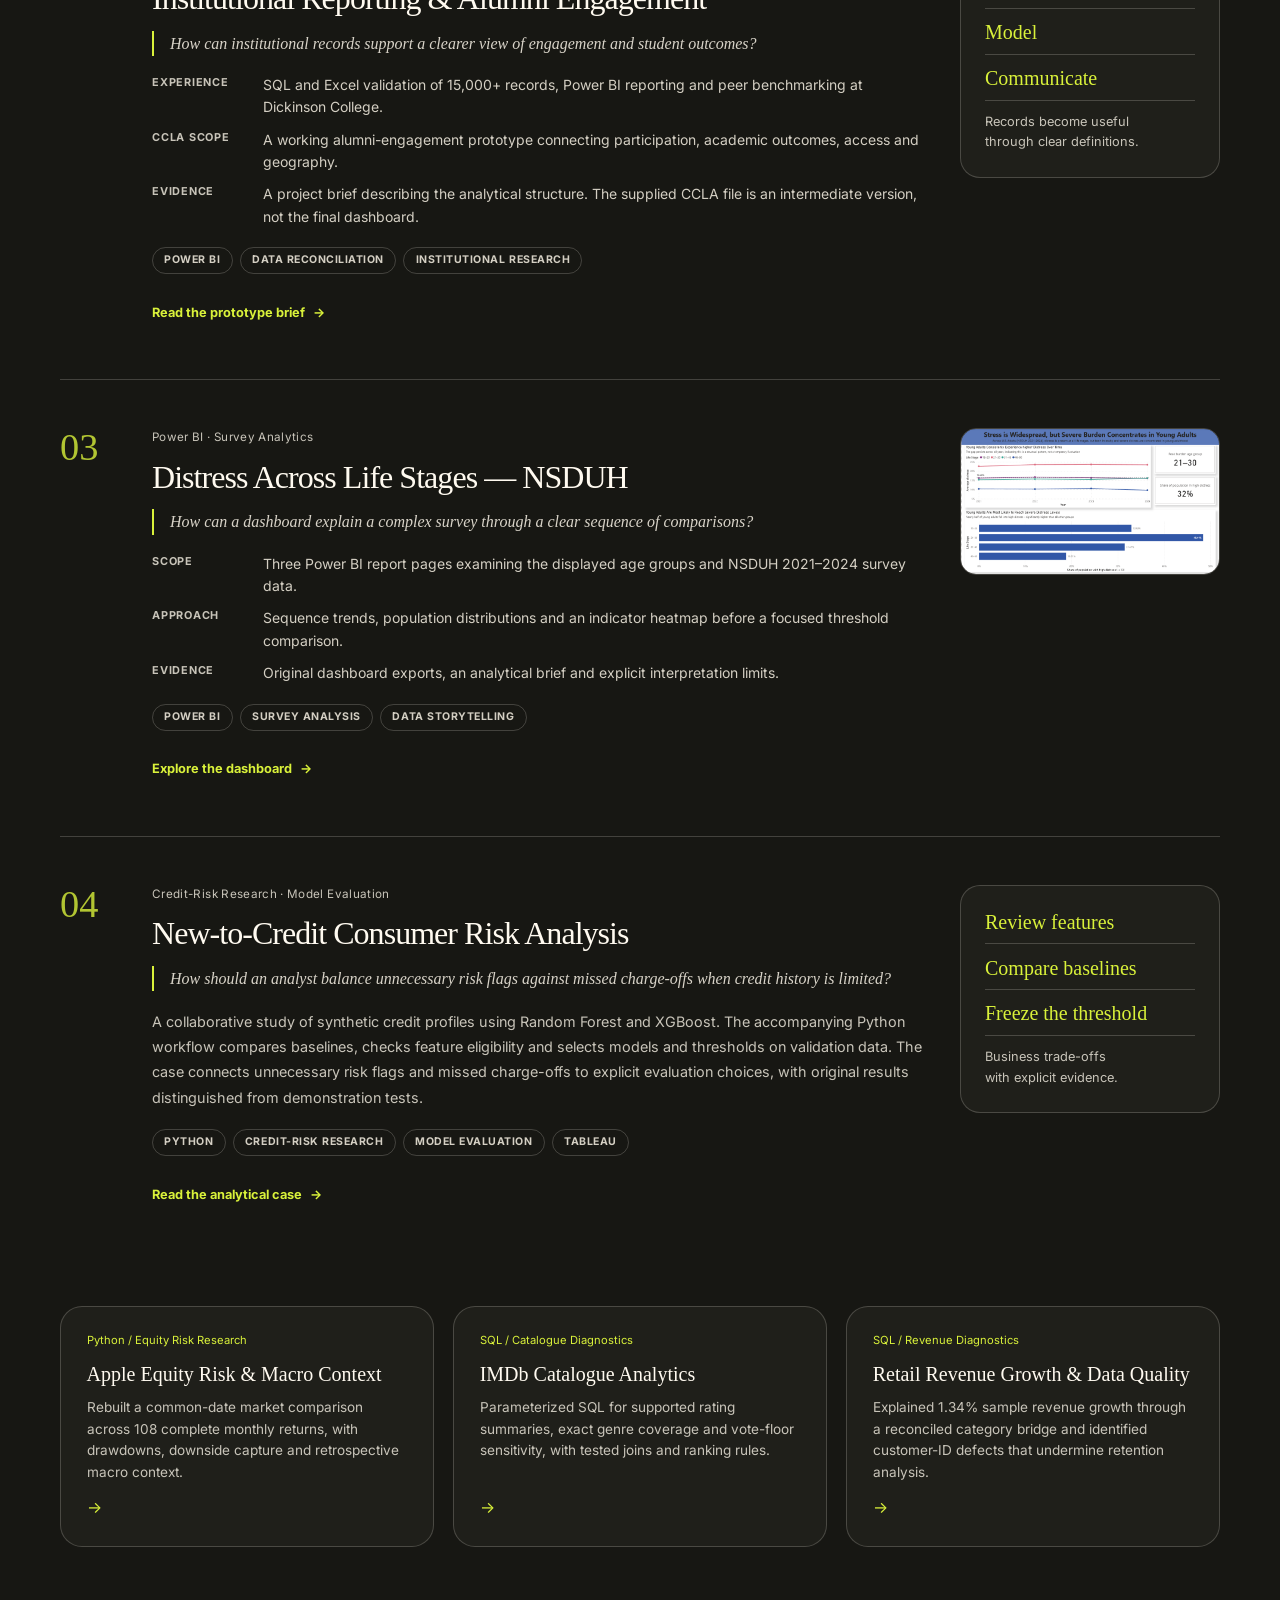
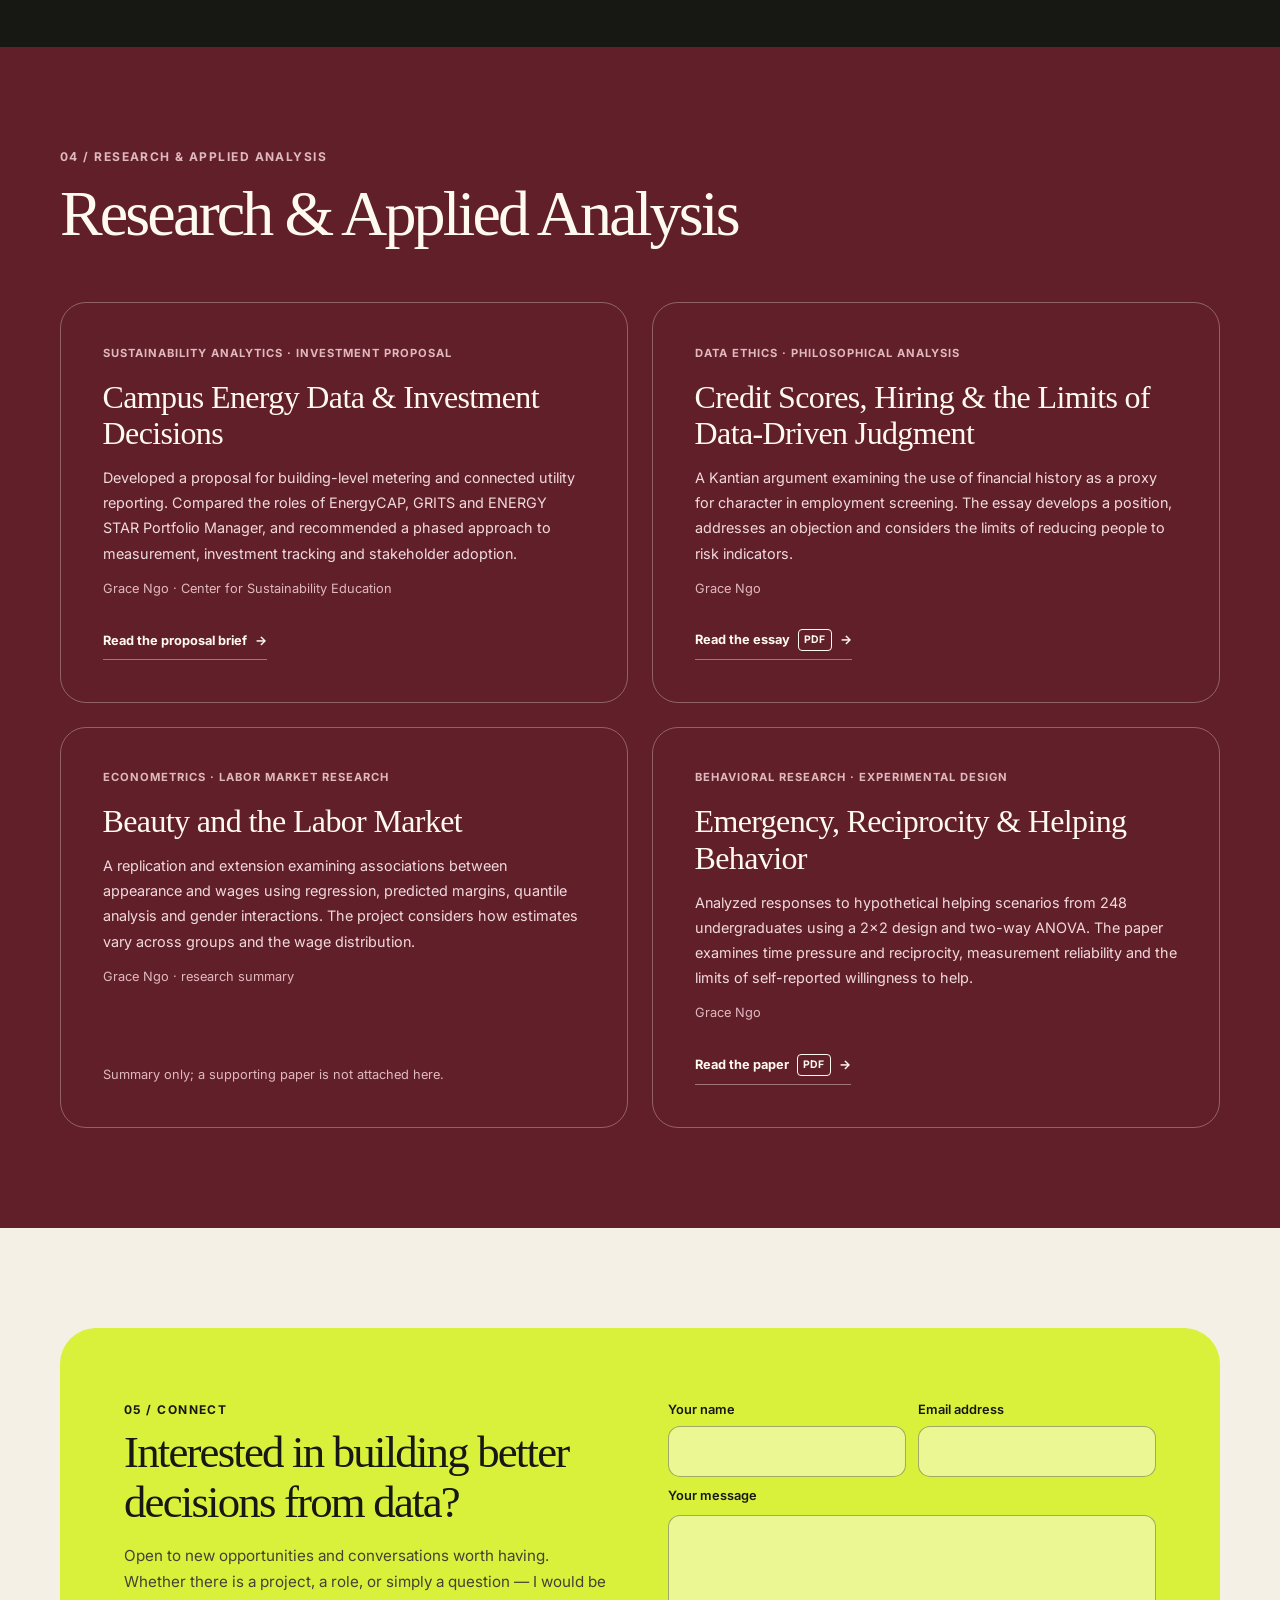
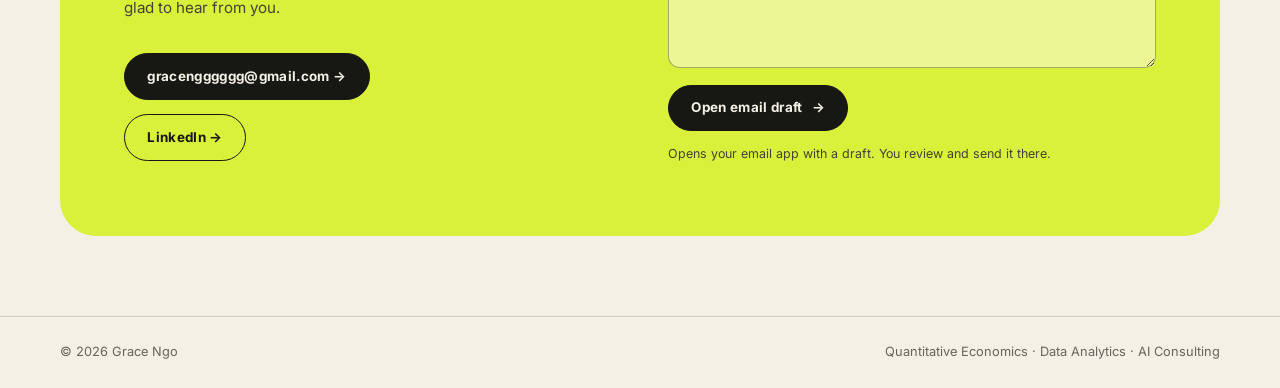
==== commit 5701b208: "Publish IMDb case and refine expertise, project labels and research summaries" ====
--- a/index.html
+++ b/index.html
@@ -64,8 +64,8 @@
   <!-- TICKER -->
   <div class="ticker" aria-hidden="true">
     <div class="ticker-track">
-      <span>SQL Analytics</span><span>Power BI</span><span>Financial Analysis</span><span>Process Design</span><span>Econometrics</span><span>AI Use-Case Assessment</span>
-      <span>SQL Analytics</span><span>Power BI</span><span>Financial Analysis</span><span>Process Design</span><span>Econometrics</span><span>AI Use-Case Assessment</span>
+      <span>SQL Analytics</span><span>Power BI</span><span>Financial Analysis</span><span>Budget Controls</span><span>Process Design</span><span>Data Reconciliation</span><span>Econometrics</span><span>AI Use-Case Assessment</span>
+      <span>SQL Analytics</span><span>Power BI</span><span>Financial Analysis</span><span>Budget Controls</span><span>Process Design</span><span>Data Reconciliation</span><span>Econometrics</span><span>AI Use-Case Assessment</span>
     </div>
   </div>
 
@@ -253,7 +253,7 @@
       <article class="project-row reveal" aria-labelledby="finance-title">
         <span class="proj-num acid-text" aria-hidden="true">01</span>
         <div class="proj-main">
-          <p class="project-status">Internship project &middot; framework and implementation recommendations</p>
+          <p class="project-status">Finance Operations &middot; Budget Controls</p>
           <h3 class="proj-title" id="finance-title">Finance &amp; Budget Management &mdash; 1Matrix</h3>
           <p class="proj-q">How much budget remains available when purchase commitments and payments happen at different times?</p>
           <dl class="case-lines">
@@ -278,7 +278,7 @@
       <article class="project-row reveal" aria-labelledby="institutional-title">
         <span class="proj-num acid-text" aria-hidden="true">02</span>
         <div class="proj-main">
-          <p class="project-status">Institutional analytics &middot; CCLA working prototype</p>
+          <p class="project-status">Business Intelligence &middot; Institutional Reporting</p>
           <h3 class="proj-title" id="institutional-title">Institutional Reporting &amp; Alumni Engagement</h3>
           <p class="proj-q">How can institutional records support a clearer view of engagement and student outcomes?</p>
           <dl class="case-lines">
@@ -295,23 +295,27 @@
       <article class="project-row project-row-evidence reveal" aria-labelledby="nsduh-title">
         <span class="proj-num acid-text" aria-hidden="true">03</span>
         <div class="proj-main">
-          <p class="project-status">Coursework &middot; three-page Power BI dashboard</p>
+          <p class="project-status">Power BI &middot; Survey Analytics</p>
           <h3 class="proj-title" id="nsduh-title">Distress Across Life Stages &mdash; NSDUH</h3>
           <p class="proj-q">How can a dashboard explain a complex survey through a clear sequence of comparisons?</p>
-          <p class="proj-desc">Designed a three-stage analytical narrative: compare distress across age groups, examine accumulated indicators, and explore a high-burden threshold. The supplied Power BI report includes trend charts, population distributions and an indicator heatmap.</p>
+          <dl class="case-lines">
+            <dt>Scope</dt><dd>Three Power BI report pages examining the displayed age groups and NSDUH 2021&ndash;2024 survey data.</dd>
+            <dt>Approach</dt><dd>Sequence trends, population distributions and an indicator heatmap before a focused threshold comparison.</dd>
+            <dt>Evidence</dt><dd>Original dashboard exports, an analytical brief and explicit interpretation limits.</dd>
+          </dl>
           <div class="proj-tags"><span class="ptag">Power BI</span><span class="ptag">Survey Analysis</span><span class="ptag">Data Storytelling</span></div>
           <a class="proj-link" href="case-studies/nsduh-dashboard.html">Explore the dashboard <span aria-hidden="true">&rarr;</span></a>
         </div>
-        <a class="project-preview" href="case-studies/nsduh-dashboard.html" aria-label="Open the NSDUH dashboard case study"><img src="images/projects/nsduh-stress.png" alt="Coursework dashboard comparing distress across four age groups and the years 2021 to 2024." width="1730" height="970" loading="lazy" decoding="async" /></a>
+        <a class="project-preview" href="case-studies/nsduh-dashboard.html" aria-label="Open the NSDUH dashboard case study"><img src="images/projects/nsduh-stress.png" alt="Dashboard comparing distress across four age groups and the years 2021 to 2024." width="1730" height="970" loading="lazy" decoding="async" /></a>
       </article>
 
       <article class="project-row reveal" aria-labelledby="risk-title">
         <span class="proj-num acid-text" aria-hidden="true">04</span>
         <div class="proj-main">
-          <p class="project-status">Collaborative coursework &middot; May 2025 &middot; reviewed publication</p>
+          <p class="project-status">Credit-Risk Research &middot; Model Evaluation</p>
           <h3 class="proj-title" id="risk-title">New-to-Credit Consumer Risk Analysis</h3>
           <p class="proj-q">How should an analyst balance unnecessary risk flags against missed charge-offs when credit history is limited?</p>
-          <p class="proj-desc">A collaborative study of synthetic credit profiles using Random Forest and XGBoost. The reviewed publication adds baseline comparisons, explicit feature eligibility and validation-only model and threshold selection. It connects the business trade-off to a reproducible evaluation workflow, with historical results clearly separated from demonstration runs.</p>
+          <p class="proj-desc">A collaborative study of synthetic credit profiles using Random Forest and XGBoost. The accompanying Python workflow compares baselines, checks feature eligibility and selects models and thresholds on validation data. The case connects unnecessary risk flags and missed charge-offs to explicit evaluation choices, with original results distinguished from demonstration tests.</p>
           <div class="proj-tags"><span class="ptag">Python</span><span class="ptag">Credit-Risk Research</span><span class="ptag">Model Evaluation</span><span class="ptag">Tableau</span></div>
           <a class="proj-link" href="case-studies/new-to-credit.html">Read the analytical case <span aria-hidden="true">&rarr;</span></a>
         </div>
@@ -320,7 +324,7 @@
 
       <div class="mini-projects reveal" aria-label="Additional analytical work">
         <a href="case-studies/apple-equity-risk.html" class="mini-card"><small>Python / Equity Risk Research</small><h3>Apple Equity Risk &amp; Macro Context</h3><p>Rebuilt a common-date market comparison across 108 complete monthly returns, with drawdowns, downside capture and retrospective macro context.</p><span class="mini-arrow" aria-hidden="true">&rarr;</span></a>
-        <a href="https://github.com/gracengg/Relational_Database_Analytics_IMDb" class="mini-card" target="_blank" rel="noopener noreferrer"><small>SQL / Analytics</small><h3>IMDb Relational Analytics</h3><p>Database queries and visual analysis of genre and production patterns.</p><span class="mini-arrow" aria-hidden="true">&rarr;</span></a>
+        <a href="case-studies/imdb-catalogue.html" class="mini-card"><small>SQL / Catalogue Diagnostics</small><h3>IMDb Catalogue Analytics</h3><p>Parameterized SQL for supported rating summaries, exact genre coverage and vote-floor sensitivity, with tested joins and ranking rules.</p><span class="mini-arrow" aria-hidden="true">&rarr;</span></a>
         <a href="case-studies/retail-revenue.html" class="mini-card"><small>SQL / Revenue Diagnostics</small><h3>Retail Revenue Growth &amp; Data Quality</h3><p>Explained 1.34% sample revenue growth through a reconciled category bridge and identified customer-ID defects that undermine retention analysis.</p><span class="mini-arrow" aria-hidden="true">&rarr;</span></a>
       </div>
     </div>
@@ -331,10 +335,10 @@
     <div class="wrap">
       <div class="section-head"><span class="section-label light-muted">04 / Research &amp; Applied Analysis</span><h2 class="section-title light" id="research-heading">Research &amp; Applied Analysis</h2></div>
       <div class="research-grid">
-        <article class="research-card reveal"><div><p class="research-type">Climate Action Fellowship &middot; 2025 proposal</p><h3 class="research-title">Campus Energy Data &amp; Investment Decisions</h3><p class="research-desc">Developed a proposal for building-level metering and connected utility reporting. Compared the roles of EnergyCAP, GRITS and ENERGY STAR Portfolio Manager, and recommended a phased approach to measurement, investment tracking and stakeholder adoption.</p><p class="research-author">Grace Ngo &middot; Center for Sustainability Education</p></div><a href="case-studies/campus-energy.html" class="research-link">Read the proposal brief <span aria-hidden="true">&rarr;</span></a></article>
-        <article class="research-card reveal"><div><p class="research-type">Philosophy of Data &middot; course essay</p><h3 class="research-title">Credit Scores, Hiring &amp; the Limits of Data-Driven Judgment</h3><p class="research-desc">A Kantian argument examining the use of financial history as a proxy for character in employment screening. The essay develops a position, addresses an objection and considers the limits of reducing people to risk indicators.</p><p class="research-author">Grace Ngo &middot; DATA 198</p></div><a href="publications/credit-hiring-ethics.pdf" class="research-link">Read the essay <span class="file-type">PDF</span> <span aria-hidden="true">&rarr;</span></a></article>
-        <article class="research-card reveal"><div><p class="research-type">Econometrics / Labor Economics &middot; coursework</p><h3 class="research-title">Beauty and the Labor Market</h3><p class="research-desc">A replication and extension examining associations between appearance and wages using regression, predicted margins, quantile analysis and gender interactions. The project considers how estimates vary across groups and the wage distribution.</p><p class="research-author">Grace Ngo &middot; research summary</p></div><p class="research-note">Summary only; a supporting paper is not attached here.</p></article>
-        <article class="research-card reveal"><div><p class="research-type">Behavioral Research / Statistics &middot; 2024 coursework</p><h3 class="research-title">Emergency, Reciprocity &amp; Helping Behavior</h3><p class="research-desc">Analyzed responses to hypothetical helping scenarios from 248 undergraduates using a 2&times;2 design and two-way ANOVA. The paper examines time pressure and reciprocity, measurement reliability and the limits of self-reported willingness to help.</p><p class="research-author">Grace Ngo</p></div><a href="publications/paper1.pdf" class="research-link">Read the paper <span class="file-type">PDF</span> <span aria-hidden="true">&rarr;</span></a></article>
+        <article class="research-card reveal"><div><p class="research-type">Sustainability Analytics &middot; Investment Proposal</p><h3 class="research-title">Campus Energy Data &amp; Investment Decisions</h3><p class="research-desc">Developed a proposal for building-level metering and connected utility reporting. Compared the roles of EnergyCAP, GRITS and ENERGY STAR Portfolio Manager, and recommended a phased approach to measurement, investment tracking and stakeholder adoption.</p><p class="research-author">Grace Ngo &middot; Center for Sustainability Education</p></div><a href="case-studies/campus-energy.html" class="research-link">Read the proposal brief <span aria-hidden="true">&rarr;</span></a></article>
+        <article class="research-card reveal"><div><p class="research-type">Data Ethics &middot; Philosophical Analysis</p><h3 class="research-title">Credit Scores, Hiring &amp; the Limits of Data-Driven Judgment</h3><p class="research-desc">A Kantian argument examining the use of financial history as a proxy for character in employment screening. The essay develops a position, addresses an objection and considers the limits of reducing people to risk indicators.</p><p class="research-author">Grace Ngo</p></div><a href="publications/credit-hiring-ethics.pdf" class="research-link">Read the essay <span class="file-type">PDF</span> <span aria-hidden="true">&rarr;</span></a></article>
+        <article class="research-card reveal"><div><p class="research-type">Econometrics &middot; Labor Market Research</p><h3 class="research-title">Beauty and the Labor Market</h3><p class="research-desc">A replication and extension examining associations between appearance and wages using regression, predicted margins, quantile analysis and gender interactions. The project considers how estimates vary across groups and the wage distribution.</p><p class="research-author">Grace Ngo &middot; research summary</p></div><p class="research-note">Summary only; a supporting paper is not attached here.</p></article>
+        <article class="research-card reveal"><div><p class="research-type">Behavioral Research &middot; Experimental Design</p><h3 class="research-title">Emergency, Reciprocity &amp; Helping Behavior</h3><p class="research-desc">Analyzed responses to hypothetical helping scenarios from 248 undergraduates using a 2&times;2 design and two-way ANOVA. The paper examines time pressure and reciprocity, measurement reliability and the limits of self-reported willingness to help.</p><p class="research-author">Grace Ngo</p></div><a href="publications/paper1.pdf" class="research-link">Read the paper <span class="file-type">PDF</span> <span aria-hidden="true">&rarr;</span></a></article>
       </div>
     </div>
   </section>
